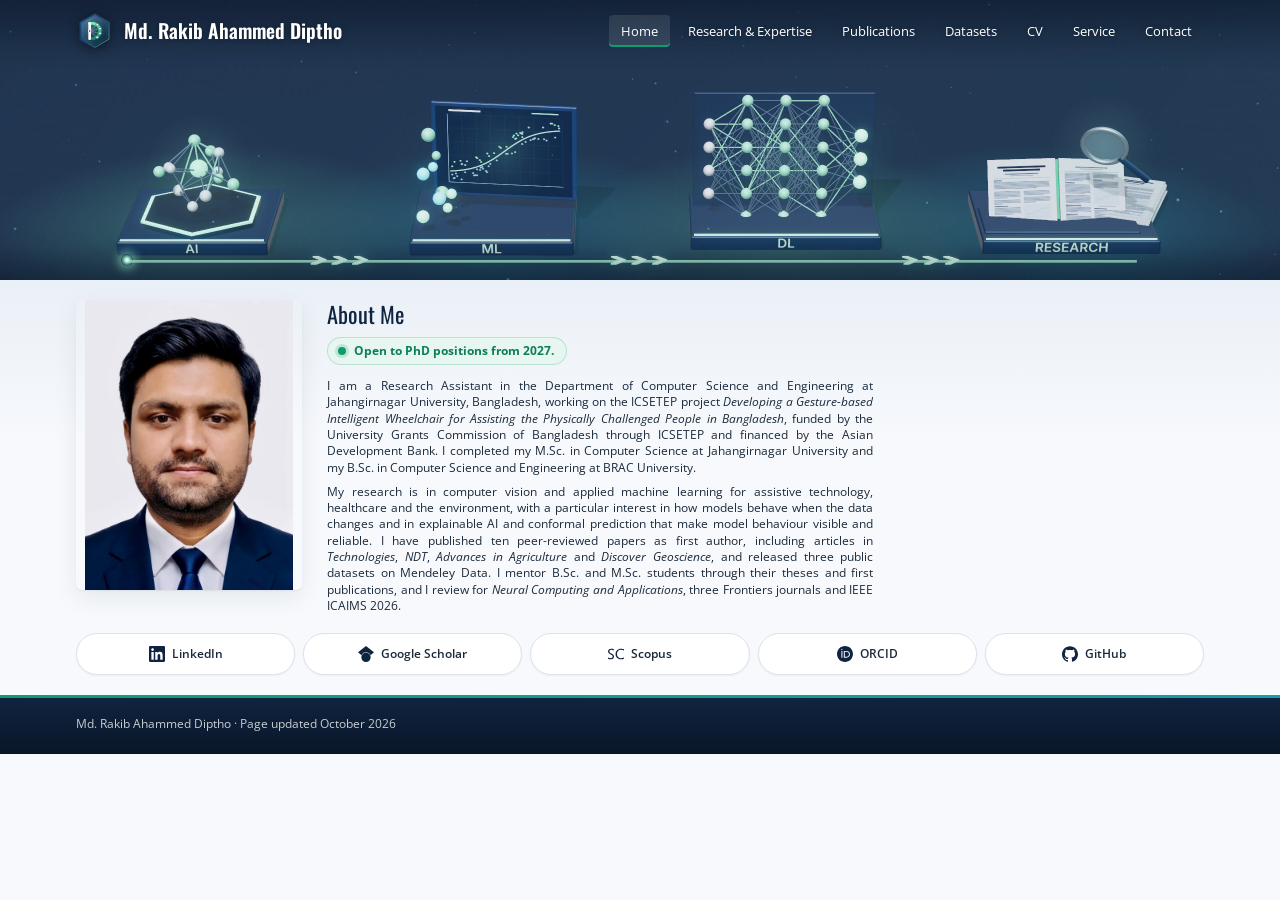
==== index.html @ 4c28bd4e "Remove corresponding-author star from Rakib on IJMI article" ====
<!doctype html>
<html lang="en">
<head>
<meta charset="utf-8">
<meta name="viewport" content="width=device-width,initial-scale=1,viewport-fit=cover">
<title>Md. Rakib Ahammed Diptho</title>
<meta name="description" content="Md. Rakib Ahammed Diptho, Research Assistant, Department of Computer Science and Engineering, Jahangirnagar University: research, publications, CV, service and contact.">
<meta name="theme-color" content="#0F2440">
<link rel="icon" type="image/svg+xml" href="assets/logo.svg">
<link rel="icon" type="image/png" sizes="32x32" href="assets/favicon-32.png">
<link rel="apple-touch-icon" href="assets/apple-touch-icon.png">
<link rel="preconnect" href="https://fonts.googleapis.com">
<link rel="preconnect" href="https://fonts.gstatic.com" crossorigin>
<link rel="stylesheet" href="https://fonts.googleapis.com/css2?family=Oswald:wght@300;400;500;600&family=Open+Sans:ital,wght@0,400;0,600;0,700;1,400&display=swap">
<link rel="stylesheet" href="site.css?v=20261106">
<link rel="stylesheet" href="banners.css?v=20261106">
<script>document.documentElement.className += ' js';</script>
</head>
<body>

<header class="site-nav" id="siteNav">
  <div class="wrap">
    <a class="site-name" href="#home"><svg class="mark" aria-hidden="true" focusable="false" xmlns="http://www.w3.org/2000/svg" viewBox="0 0 128 128"><defs><linearGradient id="lg-bg" x1="0" y1="0" x2="1" y2="1"><stop offset="0" stop-color="#1B4F80"/><stop offset="1" stop-color="#0B1F36"/></linearGradient><linearGradient id="lg-em" x1="0" y1="0" x2="0" y2="1"><stop offset="0" stop-color="#6FF0AE"/><stop offset="1" stop-color="#0E8C57"/></linearGradient><linearGradient id="lg-rimA" x1="0" y1="0" x2="1" y2="1"><stop offset="0.35" stop-color="#7FE6B0" stop-opacity="0"/><stop offset="1" stop-color="#7FE6B0" stop-opacity="0.9"/></linearGradient><radialGradient id="lg-sheen" cx="0.28" cy="0.18" r="0.85"><stop offset="0" stop-color="#ffffff" stop-opacity="0.22"/><stop offset="1" stop-color="#ffffff" stop-opacity="0"/></radialGradient><filter id="lg-glow" x="-30%" y="-30%" width="160%" height="160%"><feGaussianBlur stdDeviation="2.2" result="b"/><feMerge><feMergeNode in="b"/><feMergeNode in="SourceGraphic"/></feMerge></filter></defs><path d="M64 9 L111 36.5 V91.5 L64 119 L17 91.5 V36.5 Z" fill="url(#lg-bg)" stroke="url(#lg-bg)" stroke-width="10" stroke-linejoin="round"/><path d="M64 9 L111 36.5 V91.5 L64 119 L17 91.5 V36.5 Z" fill="url(#lg-sheen)" stroke="none"/><path d="M64 9 L111 36.5 V91.5 L64 119 L17 91.5 V36.5 Z" fill="none" stroke="url(#lg-rimA)" stroke-width="2.4" stroke-linejoin="round"/><path d="M64 17 L104 40.5 V87.5 L64 111 L24 87.5 V40.5 Z" fill="none" stroke="#7FE6B0" stroke-opacity="0.28" stroke-width="1.4"/><g stroke="#ffffff" stroke-opacity="0.45" stroke-width="1.8" stroke-linecap="round"><path d="M46 64 L71.3 43"/><path d="M46 64 L80.7 56"/><path d="M46 64 L80.7 72"/><path d="M46 64 L71.3 85"/></g><path d="M46 38 L56 38 L71.3 43 L80.7 56 L80.7 72 L71.3 85 L56 90 L46 90" fill="none" stroke="url(#lg-em)" stroke-width="9" stroke-linecap="round" stroke-linejoin="round" filter="url(#lg-glow)"/><path d="M46 38 V90" stroke="#ffffff" stroke-width="9" stroke-linecap="round"/><g fill="#ffffff" stroke="#0E8C57" stroke-width="2.2"><circle cx="71.3" cy="43" r="4.4"/><circle cx="80.7" cy="56" r="4.4"/><circle cx="80.7" cy="72" r="4.4"/><circle cx="71.3" cy="85" r="4.4"/></g><circle cx="46" cy="64" r="5.2" fill="#ffffff"/><circle cx="46" cy="64" r="2.4" fill="#0B1F36"/></svg><span>Md. Rakib Ahammed Diptho</span></a>
    <button class="menu-btn" id="menuBtn" aria-expanded="false" aria-controls="menu">Menu</button>
    <nav class="menu" id="menu" aria-label="Pages">
      <a href="#home" data-view="home">Home</a>
      <a href="#research" data-view="research">Research &amp; Expertise</a>
      <a href="#publications" data-view="publications">Publications</a>
      <a href="#datasets" data-view="datasets">Datasets</a>
      <a href="#cv" data-view="cv">CV</a>
      <a href="#service" data-view="service">Service</a>
      <a href="#contact" data-view="contact">Contact</a>
    </nav>
  </div>
</header>

<main id="main" lang="en">

  <!-- HOME -->
  <section class="view home" id="home" data-view="home" aria-label="Home">
    <div class="banner p-home">
      <picture>
        <source media="(max-width: 600px)" srcset="assets/banner-home-m.jpg?v=20261106">
        <source media="(max-width: 900px)" srcset="assets/banner-home-t.jpg?v=20261106">
        <source media="(max-width: 1199px)" srcset="assets/banner-home-sm.jpg?v=20261106">
        <source media="(max-width: 1365px)" srcset="assets/banner-home-md.jpg?v=20261106">
        <source media="(max-width: 1599px)" srcset="assets/banner-home-lg.jpg?v=20261106">
        <source media="(max-width: 1919px)" srcset="assets/banner-home-xl.jpg?v=20261106">
        <img class="art" src="assets/banner-home-xxl.jpg?v=20261106" alt="" width="5120" height="560" fetchpriority="high" decoding="async">
      </picture>
      <div class="fx" aria-hidden="true"><span class="node n1"></span><span class="node n2"></span><span class="node n3"></span><span class="node n4"></span><span class="pulse"></span><span class="pulse p2"></span><span class="pt a"></span><span class="pt b"></span><span class="pt c"></span></div>
      <h1 class="sr">Md. Rakib Ahammed Diptho</h1>
    </div>
    <div class="page-wrap"><div class="wrap page">
      <div class="home-grid">
        <div>
          <img class="photo" src="assets/photo-diptho.jpg" alt="Md. Rakib Ahammed Diptho" width="520" height="726">
          <div class="links">
            <a class="linkedin" href="https://www.linkedin.com/in/md-rakib-ahammed-diptho-a2468227a" target="_blank" rel="noopener" aria-label="LinkedIn profile"><svg viewBox="0 0 24 24" aria-hidden="true"><path d="M20.447 20.452h-3.554v-5.569c0-1.328-.027-3.037-1.852-3.037-1.853 0-2.136 1.445-2.136 2.939v5.667H9.351V9h3.414v1.561h.046c.477-.9 1.637-1.85 3.37-1.85 3.601 0 4.267 2.37 4.267 5.455v6.286zM5.337 7.433c-1.144 0-2.063-.926-2.063-2.065 0-1.138.92-2.063 2.063-2.063 1.14 0 2.064.925 2.064 2.063 0 1.139-.925 2.065-2.064 2.065zm1.782 13.019H3.555V9h3.564v11.452zM22.225 0H1.771C.792 0 0 .774 0 1.729v20.542C0 23.227.792 24 1.771 24h20.451C23.2 24 24 23.227 24 22.271V1.729C24 .774 23.2 0 22.222 0h.003z"/></svg>LinkedIn</a>
            <a class="scholar-profile" href="https://scholar.google.com/citations?user=SSoTLJoAAAAJ" target="_blank" rel="noopener" aria-label="Google Scholar profile"><svg viewBox="0 0 24 24" aria-hidden="true"><path d="M5.242 13.769L0 9.5 12 0l12 9.5-5.242 4.269C17.548 11.249 14.978 9.5 12 9.5c-2.977 0-5.548 1.748-6.758 4.269zM12 10a7 7 0 1 0 0 14 7 7 0 0 0 0-14z"/></svg>Google Scholar</a>
            <a class="scopus" href="https://www.scopus.com/authid/detail.uri?authorId=58931418400" target="_blank" rel="noopener" aria-label="Scopus author profile"><svg viewBox="0 0 24 24" aria-hidden="true"><path d="M24 19.059l-.14-1.777c-1.426.772-2.945 1.076-4.465 1.076-3.319 0-5.96-2.782-5.96-6.475 0-3.903 2.595-6.31 5.633-6.31 1.917 0 3.39.303 4.792 1.075L24 4.895c-1.286-.608-2.337-.889-4.698-.889-4.534 0-7.97 3.53-7.97 8.017 0 5.12 4.09 7.924 7.9 7.924 1.916 0 3.506-.257 4.768-.888zm-14.954-3.46c0-2.22-1.964-3.225-3.857-4.347C3.716 10.364 2.15 9.756 2.15 8.12c0-1.215.889-2.548 2.642-2.548 1.519 0 2.57.234 3.903 1.029l.117-1.847c-1.239-.514-2.127-.748-4.137-.748C1.8 4.006.047 5.876.047 8.26c0 2.384 2.103 3.413 4.02 4.581 1.426.865 2.922 1.45 2.922 2.992 0 1.496-1.333 2.571-2.922 2.571-1.566 0-2.594-.35-3.786-1.075L0 19.176c1.215.56 2.454.818 4.16.818 2.385 0 4.885-1.473 4.885-4.395z"/></svg>Scopus</a>
            <a class="orcid" href="https://orcid.org/0009-0007-3062-1034" target="_blank" rel="noopener" aria-label="ORCID record"><svg viewBox="0 0 24 24" aria-hidden="true"><path d="M12 0C5.372 0 0 5.372 0 12s5.372 12 12 12 12-5.372 12-12S18.628 0 12 0zM7.369 4.378c.525 0 .947.431.947.947s-.422.947-.947.947a.95.95 0 0 1-.947-.947c0-.525.422-.947.947-.947zm-.722 3.038h1.444v10.041H6.647V7.416zm3.562 0h3.9c3.712 0 5.344 2.653 5.344 5.025 0 2.578-2.016 5.025-5.325 5.025h-3.919V7.416zm1.444 1.303v7.444h2.297c3.272 0 4.022-2.484 4.022-3.722 0-2.016-1.284-3.722-4.097-3.722h-2.222z"/></svg>ORCID</a>
            <a class="github" href="https://github.com/RADiptho" target="_blank" rel="noopener" aria-label="GitHub profile"><svg viewBox="0 0 24 24" aria-hidden="true"><path d="M12 .297c-6.63 0-12 5.373-12 12 0 5.303 3.438 9.8 8.205 11.385.6.113.82-.258.82-.577 0-.285-.01-1.04-.015-2.04-3.338.724-4.042-1.61-4.042-1.61C4.422 18.07 3.633 17.7 3.633 17.7c-1.087-.744.084-.729.084-.729 1.205.084 1.838 1.236 1.838 1.236 1.07 1.835 2.809 1.305 3.495.998.108-.776.417-1.305.76-1.605-2.665-.3-5.466-1.332-5.466-5.93 0-1.31.465-2.38 1.235-3.22-.135-.303-.54-1.523.105-3.176 0 0 1.005-.322 3.3 1.23.96-.267 1.98-.399 3-.405 1.02.006 2.04.138 3 .405 2.28-1.552 3.285-1.23 3.285-1.23.645 1.653.24 2.873.12 3.176.765.84 1.23 1.91 1.23 3.22 0 4.61-2.805 5.625-5.475 5.92.42.36.81 1.096.81 2.22 0 1.606-.015 2.896-.015 3.286 0 .315.21.69.825.57C20.565 22.092 24 17.592 24 12.297c0-6.627-5.373-12-12-12"/></svg>GitHub</a>
          </div>
        </div>
        <div class="about">
          <h2>About Me</h2>
          <p class="tagline">Open to PhD positions from 2027.</p>
          <p>I am a Research Assistant in the Department of Computer Science and Engineering at Jahangirnagar University, Bangladesh, working on the ICSETEP project <i>Developing a Gesture-based Intelligent Wheelchair for Assisting the Physically Challenged People in Bangladesh</i>, funded by the University Grants Commission of Bangladesh through ICSETEP and financed by the Asian Development Bank. I completed my M.Sc. in Computer Science at Jahangirnagar University and my B.Sc. in Computer Science and Engineering at BRAC University.</p>
          <p>My research is in computer vision and applied machine learning for assistive technology, healthcare and the environment, with a particular interest in how models behave when the data changes and in explainable AI and conformal prediction that make model behaviour visible and reliable. I have published ten peer-reviewed papers as first author, including articles in <i>Technologies</i>, <i>NDT</i>, <i>Advances in Agriculture</i> and <i>Discover Geoscience</i>, and released three public datasets on Mendeley Data. I mentor B.Sc. and M.Sc. students through their theses and first publications, and I review for <i>Neural Computing and Applications</i>, three Frontiers journals and IEEE ICAIMS 2026.</p>
        </div>
      </div>
    </div></div>
  </section>

  <!-- RESEARCH -->
  <section class="view" id="research" data-view="research" aria-label="Research and Expertise">
    <div class="banner p-research">
      <picture>
        <source media="(max-width: 600px)" srcset="assets/banner-research-m.jpg?v=20261106">
        <source media="(max-width: 900px)" srcset="assets/banner-research-t.jpg?v=20261106">
        <source media="(max-width: 1199px)" srcset="assets/banner-research-sm.jpg?v=20261106">
        <source media="(max-width: 1365px)" srcset="assets/banner-research-md.jpg?v=20261106">
        <source media="(max-width: 1599px)" srcset="assets/banner-research-lg.jpg?v=20261106">
        <source media="(max-width: 1919px)" srcset="assets/banner-research-xl.jpg?v=20261106">
        <img class="art" src="assets/banner-research-xxl.jpg?v=20261106" alt="" width="5120" height="560" loading="lazy" decoding="async">
      </picture>
      <div class="fx" aria-hidden="true"><span class="g1"></span><span class="g2"></span><span class="g3"></span><span class="sweep"></span><span class="pt a"></span><span class="pt b"></span><span class="pt c"></span></div>
      <div class="banner-title"><h2 class="banner-h">Research &amp; Expertise</h2><div class="bar"></div></div>
    </div>
    <div class="page-wrap"><div class="wrap page">
      <ul class="list">
        <li>Research Assistant on <b>Developing a Gesture-based Intelligent Wheelchair for Assisting the Physically Challenged People in Bangladesh</b> (ICSETEP Sub-project D-67), Department of Computer Science and Engineering, Jahangirnagar University, February 2026 to present. Principal investigator: Prof. Md Abul Kalam Azad. Funded by the Improving Computer and Software Engineering Tertiary Education Project (ICSETEP) of the University Grants Commission of Bangladesh, financed by the Asian Development Bank.
          <span class="proj-link"><a class="proj-btn" href="https://icsetepd67-juniv.org/" target="_blank" rel="noopener" aria-label="Visit the official project website of the Gesture-based Intelligent Wheelchair project (opens in a new tab)"><svg viewBox="0 0 24 24" aria-hidden="true"><path d="M12 2a10 10 0 1 0 0 20 10 10 0 0 0 0-20zm6.9 9h-2.95a15.7 15.7 0 0 0-1.4-6.1A8.03 8.03 0 0 1 18.9 11zM12 4c.9 1.2 1.8 3.6 2 7h-4c.2-3.4 1.1-5.8 2-7zM4.26 15a8 8 0 0 1 0-6h3.07a17.4 17.4 0 0 0 0 6H4.26zm.84 2h2.95c.3 2.3.8 4.4 1.4 6.1A8.03 8.03 0 0 1 5.1 17zm2.95-10H5.1a8.03 8.03 0 0 1 4.35-4.1c-.6 1.7-1.1 3.8-1.4 6.1zM12 20c-.9-1.2-1.8-3.6-2-7h4c-.2 3.4-1.1 5.8-2 7zm2.34-7h-4.68a15.4 15.4 0 0 1 0-6h4.68a15.4 15.4 0 0 1 0 6zm.21 8.1c.6-1.7 1.1-3.8 1.4-6.1h2.95a8.03 8.03 0 0 1-4.35 4.1zM16.67 15a17.4 17.4 0 0 0 0-6h3.07a8 8 0 0 1 0 6h-3.07z"/></svg><span>Visit Project Website</span><svg class="ext" viewBox="0 0 24 24" aria-hidden="true"><path d="M14 3h7v7h-2V6.4l-9.3 9.3-1.4-1.4L17.6 5H14V3zM5 5h6v2H7v10h10v-4h2v6H5V5z"/></svg></a><span class="proj-note">Official website of the ICSETEP Sub-project D-67, Department of CSE, Jahangirnagar University</span></span></li>
        <li>Research Assistant, Department of Computer Science and Engineering, Jahangirnagar University, October 2024 to January 2026, supervised by Sarnali Basak, Associate Professor.</li>
        <li>Mentor to B.Sc. and M.Sc. students in their theses and publications, covering machine learning, deep learning and academic writing.</li>
      </ul>

      <p class="label">Research Interests:</p>
      <ul class="list interests">
        <li>Computer Vision &amp; Human–Robot Interaction</li>
        <li>Medical Image Analysis &amp; Healthcare AI</li>
        <li>Explainable &amp; Trustworthy Machine Learning</li>
        <li>Lightweight Deep Learning &amp; Edge AI</li>
        <li>Environmental AI, GeoAI &amp; Remote Sensing</li>
      </ul>
    </div></div>
  </section>

  <!-- PUBLICATIONS -->
  <section class="view" id="publications" data-view="publications" aria-label="Publications">
    <div class="banner p-publications">
      <picture>
        <source media="(max-width: 600px)" srcset="assets/banner-publications-m.jpg?v=20261106">
        <source media="(max-width: 900px)" srcset="assets/banner-publications-t.jpg?v=20261106">
        <source media="(max-width: 1199px)" srcset="assets/banner-publications-sm.jpg?v=20261106">
        <source media="(max-width: 1365px)" srcset="assets/banner-publications-md.jpg?v=20261106">
        <source media="(max-width: 1599px)" srcset="assets/banner-publications-lg.jpg?v=20261106">
        <source media="(max-width: 1919px)" srcset="assets/banner-publications-xl.jpg?v=20261106">
        <img class="art" src="assets/banner-publications-xxl.jpg?v=20261106" alt="" width="5120" height="560" loading="lazy" decoding="async">
      </picture>
      <div class="fx" aria-hidden="true"><span class="g1"></span><span class="g2"></span><span class="g3"></span><span class="pt a"></span><span class="pt b"></span><span class="pt c"></span></div>
      <div class="banner-title"><h2 class="banner-h">Publications</h2><div class="bar"></div></div>
    </div>
    <div class="page-wrap"><div class="wrap page">
      <p class="note">Newest first. Author names as published; an asterisk marks the corresponding author. Titles open the publisher page.</p>

      <div class="scholar" id="scholarPanel" role="group" aria-label="Google Scholar metrics">
        <div id="scholarBody" class="metrics" aria-busy="true"><p class="scholar-muted js-only">Loading Google Scholar metrics&hellip;</p><noscript><p class="scholar-muted">Google Scholar metrics are shown when JavaScript is available; the profile is linked below.</p></noscript></div>
        <p class="scholar-foot" id="scholarFoot"><noscript><a href="https://scholar.google.com/citations?user=SSoTLJoAAAAJ" target="_blank" rel="noopener">View Google Scholar Profile</a></noscript></p>
      </div>

      <div id="pubsCurated">
      <p class="label">Journal Articles:</p>
      <ol class="list">
        <li>Safiul Haque Chowdhury*, <b>Rakib Ahammed Diptho</b>, Pial Ghosh. <a href="https://doi.org/10.1016/j.ijmedinf.2026.106811" target="_blank" rel="noopener">Self-report label bias in machine learning screening for undiagnosed diabetes: development, validation and offline on-device deployment of an interpretable HbA1c-anchored tool</a>. <i>International Journal of Medical Informatics</i> (Elsevier), 2026. doi:10.1016/j.ijmedinf.2026.106811</li>
        <li>Safiul Haque Chowdhury, <b>Rakib Ahammed Diptho</b>*, Pial Ghosh. <a href="https://doi.org/10.1007/s44163-026-02574-5" target="_blank" rel="noopener">Reliable methane storage screening and inverse design of metal organic frameworks under distribution shift</a>. <i>Discover Artificial Intelligence</i> (Springer Nature), 2026. doi:10.1007/s44163-026-02574-5</li>
        <li><b>Rakib Ahammed Diptho</b>*, Pial Ghosh, Safiul Haque Chowdhury, Sarnali Basak. <a href="https://doi.org/10.1155/aia/7124711" target="_blank" rel="noopener">CNN5Conv2FC: A Resource-Aware Deep Learning Framework for Real-Time Mango Leaf Disease Recognition</a>. <i>Advances in Agriculture</i> (Wiley), vol. 2026, no. 1, art. 7124711, 2026. doi:10.1155/aia/7124711</li>
        <li><b>Rakib Ahammed Diptho</b>*, Pial Ghosh, Safiul Haque Chowdhury. <a href="https://link.springer.com/article/10.1007/s44288-026-00759-0" target="_blank" rel="noopener">Physically consistent and spatially conformalized machine learning for trustworthy flood susceptibility mapping of the 2024 Feni flash flood</a>. <i>Discover Geoscience</i> (Springer Nature), 2026. doi:10.1007/s44288-026-00759-0</li>
        <li><b>Rakib Ahammed Diptho</b>*, Pial Ghosh, Safiul Haque Chowdhury, Sarnali Basak. <a href="https://doi.org/10.3390/ndt4030028" target="_blank" rel="noopener">Cross-Dataset Evaluation of the Lightweight YOLO Family for Breast Ultrasound Lesion Segmentation: Effects of Preprocessing, Hyperparameter Optimization, and Test-Time Augmentation</a>. <i>NDT</i> (MDPI), vol. 4, no. 3, art. 28, 2026. doi:10.3390/ndt4030028</li>
        <li><b>Rakib Ahammed Diptho</b>*, Safiul Haque Chowdhury, Md Abdullah Al Mamun, Md. Shakhawat Hosen, Md. Shamsur Rahman, Sarnali Basak, Md Abul Kalam Azad. <a href="https://ecs.ju-journal.org/jujecs/article/view/69" target="_blank" rel="noopener">Hand Landmark Detection Using YOLO26n for Gesture-Based Smart Wheelchair Navigation</a>. <i>Jahangirnagar University Journal of Electronics and Computer Science</i>, vol. 17, 2026.</li>
        <li><b>Rakib Ahammed Diptho</b>*, Safiul Haque Chowdhury, Md Abdullah Al Mamun, Md. Shakhawat Hosen, Md. Shamsur Rahman, Sarnali Basak, Md Abul Kalam Azad. <a href="https://doi.org/10.3390/technologies14070430" target="_blank" rel="noopener">Gesture-Based Navigation of Smart Wheelchairs: A Review of Current Trends and Future Directions</a>. <i>Technologies</i> (MDPI), vol. 14, no. 7, art. 430, 2026. doi:10.3390/technologies14070430</li>
        <li><b>Rakib Ahammed Diptho</b>*, Sarnali Basak. <a href="https://doi.org/10.3390/ndt3020011" target="_blank" rel="noopener">Enhancing Dermatological Diagnosis Through Medical Image Analysis: How Effective Is YOLO11 Compared to Leading CNN Models?</a> <i>NDT</i> (MDPI), vol. 3, no. 2, art. 11, 2025. doi:10.3390/ndt3020011</li>
      </ol>

      <p class="label">Accepted Publications:</p>
      <ul class="list">
        <li><b>Rakib Ahammed Diptho</b>*, Pial Ghosh, Sarnali Basak. Ordinal-Aware Knowledge Distillation for Efficient Liver Steatosis Grading from Ultrasound Images. <i>Proceedings of the 4th International Conference on Computing Advancements (ICCA 2026)</i>, ACM. Accepted for publication in the ACM Digital Library.</li>
      </ul>

      <p class="label">Conference Papers:</p>
      <ol class="list">
        <li><b>Rakib Ahammed Diptho</b>*, Pial Ghosh, Sarnali Basak. <a href="https://doi.org/10.1109/PECCII70991.2026.11661976" target="_blank" rel="noopener">A Cross-Modal Transformer with Explainable AI for Multimodal Breast Cancer Detection</a>. <i>Proc. International Conference on Power, Electronics, Communications, Computing, and Intelligent Infrastructure (PECCII)</i>, IEEE, pp. 1–6, 2026. doi:10.1109/PECCII70991.2026.11661976</li>
        <li><b>Rakib Ahammed Diptho</b>*, Pial Ghosh, Sarnali Basak. <a href="https://doi.org/10.1109/ICCIT68739.2025.11491345" target="_blank" rel="noopener">xLSTM-Based Framework for Accurate Rainfall Forecasting Across Bangladesh: A Comparative Analysis with LSTM and GRU</a>. <i>Proc. 28th International Conference on Computer and Information Technology (ICCIT)</i>, IEEE, pp. 3329–3334, 2025. doi:10.1109/ICCIT68739.2025.11491345</li>
        <li><b>Rakib Ahammed Diptho</b>*, Pial Ghosh, Sarnali Basak. <a href="https://doi.org/10.1109/RAAICON69033.2025.11502351" target="_blank" rel="noopener">An Explainable Machine Learning Framework for Crop Production Prediction and Recommendation System in Bangladesh</a>. <i>Proc. IEEE 4th International Conference on Robotics, Automation, Artificial-Intelligence and Internet-of-Things (RAAICON)</i>, pp. 703–708, 2025. doi:10.1109/RAAICON69033.2025.11502351</li>
        <li><b>Rakib Ahammed Diptho</b>*, Nusrat Jahan, Tahsin Istiyaq, Sifat-E-Sadakin, Fairuz Anika, Muhammad Iqbal Hossain. <a href="https://doi.org/10.1109/ICCIT60459.2023.10441010" target="_blank" rel="noopener">PCOS Diagnosis with Confluence CNN: A Revolution in Women’s Health</a>. <i>Proc. 26th International Conference on Computer and Information Technology (ICCIT)</i>, IEEE, pp. 1–5, 2023. doi:10.1109/ICCIT60459.2023.10441010</li>
      </ol>
      </div>
      <div id="scholarExtra"></div>
    </div></div>
  </section>

  <!-- DATASETS -->
  <section class="view" id="datasets" data-view="datasets" aria-label="Datasets">
    <div class="banner p-datasets">
      <picture>
        <source media="(max-width: 600px)" srcset="assets/banner-datasets-m.jpg?v=20261106">
        <source media="(max-width: 900px)" srcset="assets/banner-datasets-t.jpg?v=20261106">
        <source media="(max-width: 1199px)" srcset="assets/banner-datasets-sm.jpg?v=20261106">
        <source media="(max-width: 1365px)" srcset="assets/banner-datasets-md.jpg?v=20261106">
        <source media="(max-width: 1599px)" srcset="assets/banner-datasets-lg.jpg?v=20261106">
        <source media="(max-width: 1919px)" srcset="assets/banner-datasets-xl.jpg?v=20261106">
        <img class="art" src="assets/banner-datasets-xxl.jpg?v=20261106" alt="" width="5120" height="560" loading="lazy" decoding="async">
      </picture>
      <div class="fx" aria-hidden="true"><span class="g1"></span><span class="g2"></span><span class="g3"></span><span class="pulse"></span><span class="sweep"></span><span class="pt a"></span><span class="pt b"></span><span class="pt c"></span></div>
      <div class="banner-title"><h2 class="banner-h">Datasets</h2><div class="bar"></div></div>
    </div>
    <div class="page-wrap"><div class="wrap page">
      <p class="note">Public research datasets on Mendeley Data. Titles open the dataset record.</p>
      <ul class="list">
        <li><b><a href="https://doi.org/10.5281/zenodo.24081261" target="_blank" rel="noopener">BD-MetHazard Dataset (Version 1.3)</a></b> (Zenodo, 2026). Dataset (Latest Version): <a href="https://doi.org/10.5281/zenodo.24081261" target="_blank" rel="noopener">https://doi.org/10.5281/zenodo.24081261</a></li>
        <li><b><a href="https://doi.org/10.17632/r32hyd39dj.1" target="_blank" rel="noopener">Event Aligned MODIS Dataset for Mangrove Canopy Response to Tropical Cyclones in the Bay of Bengal</a></b> with Pial Ghosh (Mendeley Data, version 1, 2026). MODIS Terra and Aqua NDVI and EVI time series aligned to IBTrACS cyclone tracks and Global Mangrove Watch mangrove masks for eight Bay of Bengal cyclones (2007–2024), with matched control outputs. doi:10.17632/r32hyd39dj.1</li>
        <li><b><a href="https://doi.org/10.17632/wj25crzdbm.2" target="_blank" rel="noopener">HandGesture-5G: A Multi-View, Multi-Illumination Smartphone Image Dataset of Five Static Hand Gestures for Robust Computer Vision Research</a></b> with Safiul Haque Chowdhury, Md Abdullah Al Mamun, Md. Shakhawat Hosen, Md. Shamsur Rahman, Sarnali Basak and Md Abul Kalam Azad (Mendeley Data, version 2, 2026). 2,653 smartphone images of five static hand gestures in palmar and dorsal views, from low light to overexposure. doi:10.17632/wj25crzdbm.2</li>
        <li><b><a href="https://doi.org/10.17632/2yhkdcw64t.1" target="_blank" rel="noopener">Bangladesh Historical Rainfall and Meteorological Dataset for Future Rainfall Prediction</a></b> with Pial Ghosh and Sarnali Basak (Mendeley Data, version 1, 2026). 30,660 records with 15 attributes from 36 meteorological stations across Bangladesh, 1950–2022. doi:10.17632/2yhkdcw64t.1</li>
      </ul>
    </div></div>
  </section>

  <!-- CV -->
  <section class="view" id="cv" data-view="cv" aria-label="CV">
    <div class="banner p-cv">
      <picture>
        <source media="(max-width: 600px)" srcset="assets/banner-cv-m.jpg?v=20261106">
        <source media="(max-width: 900px)" srcset="assets/banner-cv-t.jpg?v=20261106">
        <source media="(max-width: 1199px)" srcset="assets/banner-cv-sm.jpg?v=20261106">
        <source media="(max-width: 1365px)" srcset="assets/banner-cv-md.jpg?v=20261106">
        <source media="(max-width: 1599px)" srcset="assets/banner-cv-lg.jpg?v=20261106">
        <source media="(max-width: 1919px)" srcset="assets/banner-cv-xl.jpg?v=20261106">
        <img class="art" src="assets/banner-cv-xxl.jpg?v=20261106" alt="" width="5120" height="560" loading="lazy" decoding="async">
      </picture>
      <div class="fx" aria-hidden="true"><span class="g1"></span><span class="g2"></span><span class="g3"></span><span class="sweep"></span><span class="pt a"></span><span class="pt b"></span><span class="pt c"></span></div>
      <div class="banner-title"><h2 class="banner-h">CV</h2><div class="bar"></div></div>
    </div>
    <div class="page-wrap"><div class="wrap page">
      <p class="cv-link"><a id="cvLink" href="https://drive.google.com/file/d/19SnA68INLrVcupfFAkr8dknftVvqcbWz/view" target="_blank" rel="noopener"><span class="doc" aria-hidden="true"></span><span><span class="name">Diptho_CV_2026</span><span class="hint">Curriculum vitae · Request access on Google Drive</span></span></a></p>
    </div></div>
  </section>

  <!-- SERVICE -->
  <section class="view" id="service" data-view="service" aria-label="Service">
    <div class="banner p-service">
      <picture>
        <source media="(max-width: 600px)" srcset="assets/banner-service-m.jpg?v=20261106">
        <source media="(max-width: 900px)" srcset="assets/banner-service-t.jpg?v=20261106">
        <source media="(max-width: 1199px)" srcset="assets/banner-service-sm.jpg?v=20261106">
        <source media="(max-width: 1365px)" srcset="assets/banner-service-md.jpg?v=20261106">
        <source media="(max-width: 1599px)" srcset="assets/banner-service-lg.jpg?v=20261106">
        <source media="(max-width: 1919px)" srcset="assets/banner-service-xl.jpg?v=20261106">
        <img class="art" src="assets/banner-service-xxl.jpg?v=20261106" alt="" width="5120" height="560" loading="lazy" decoding="async">
      </picture>
      <div class="fx" aria-hidden="true"><span class="g1"></span><span class="g2"></span><span class="g3"></span><span class="sweep"></span><span class="pt a"></span><span class="pt b"></span><span class="pt c"></span></div>
      <div class="banner-title"><h2 class="banner-h">Service</h2><div class="bar"></div></div>
    </div>
    <div class="page-wrap"><div class="wrap page">
      <ul class="list">
        <li><b>Journal reviewer (2026):</b> <i>Neural Computing and Applications</i> (Springer Nature); <i>Frontiers in Artificial Intelligence</i>, <i>Frontiers in Medical Technology</i> and <i>Frontiers in Oncology</i> (Frontiers).</li>
        <li><b>Conference reviewer:</b> IEEE International Conference on Adaptive Intelligence, Modeling and Simulation (ICAIMS 2026), Kota Kinabalu, Sabah, Malaysia.</li>
        <li><b>Workshop organizer:</b> Inception Workshop of ICSETEP Sub-project D-67, “Use of AI and IoT in Assistive Technology”, Department of Computer Science and Engineering, Jahangirnagar University (2026).</li>
        <li><b>Mentoring:</b> B.Sc. and M.Sc. students at Jahangirnagar University, through their theses and first publications in machine learning and deep learning.</li>
      </ul>

      <p class="label">Certificates:</p>
      <div class="certs">
        <figure><img src="assets/cert-1.jpg" alt="Certificate of appreciation for organizing the ICSETEP Inception Workshop, Jahangirnagar University" width="800" height="566" loading="lazy"><figcaption>Organizer, ICSETEP Inception Workshop, Department of CSE, Jahangirnagar University.</figcaption></figure>
        <figure><img src="assets/cert-2.jpg" alt="Certificate of appreciation as reviewer, IEEE ICAIMS 2026" width="800" height="565" loading="lazy"><figcaption>Reviewer, IEEE ICAIMS 2026, Kota Kinabalu, Sabah, Malaysia.</figcaption></figure>
      </div>
      <div class="certs">
        <figure><img src="assets/cert-3.jpg" alt="Frontiers in Artificial Intelligence reviewing confirmation" width="910" height="1287" loading="lazy"><figcaption>Reviewer, <i>Frontiers in Artificial Intelligence</i>, September 2026. <a href="https://myfrontiers.frontiersin.org/certificates/7228377f-ddca-4725-9df3-f1bec8aa065d" target="_blank" rel="noopener">Verify</a></figcaption></figure>
        <figure><img src="assets/cert-4.jpg" alt="Frontiers in Medical Technology reviewing confirmation" width="910" height="1287" loading="lazy"><figcaption>Reviewer, <i>Frontiers in Medical Technology</i>, October 2026. <a href="https://myfrontiers.frontiersin.org/certificates/3139661e-40dc-455f-b3f1-6309864c5205" target="_blank" rel="noopener">Verify</a></figcaption></figure>
        <figure><img src="assets/cert-5.jpg" alt="Frontiers in Oncology reviewing confirmation" width="910" height="1287" loading="lazy"><figcaption>Reviewer, <i>Frontiers in Oncology</i>, August 2026. <a href="https://myfrontiers.frontiersin.org/certificates/491e05f0-6939-4c38-af5f-c1d9ff3f7f4e" target="_blank" rel="noopener">Verify</a></figcaption></figure>
      </div>
    </div></div>
  </section>

  <!-- CONTACT -->
  <section class="view" id="contact" data-view="contact" aria-label="Contact">
    <div class="banner p-contact">
      <picture>
        <source media="(max-width: 600px)" srcset="assets/banner-contact-m.jpg?v=20261106">
        <source media="(max-width: 900px)" srcset="assets/banner-contact-t.jpg?v=20261106">
        <source media="(max-width: 1199px)" srcset="assets/banner-contact-sm.jpg?v=20261106">
        <source media="(max-width: 1365px)" srcset="assets/banner-contact-md.jpg?v=20261106">
        <source media="(max-width: 1599px)" srcset="assets/banner-contact-lg.jpg?v=20261106">
        <source media="(max-width: 1919px)" srcset="assets/banner-contact-xl.jpg?v=20261106">
        <img class="art" src="assets/banner-contact-xxl.jpg?v=20261106" alt="" width="5120" height="560" loading="lazy" decoding="async">
      </picture>
      <div class="fx" aria-hidden="true"><span class="g1"></span><span class="g2"></span><span class="g3"></span><span class="pulse"></span><span class="pt a"></span><span class="pt b"></span><span class="pt c"></span></div>
      <div class="banner-title"><h2 class="banner-h">Contact</h2><div class="bar"></div></div>
    </div>
    <div class="page-wrap"><div class="wrap page">
      <div class="contact-grid">
        <aside class="collab-panel">
          <p class="eyebrow">Open for Research Collaborations</p>
          <h2>Let&rsquo;s Collaborate</h2>
          <p class="collab-lead">I welcome opportunities for collaborative research, joint publications, interdisciplinary projects, and academic partnerships. Feel free to get in touch.</p>
          <ul class="contact-list">
            <li><span class="ico" aria-hidden="true"><svg viewBox="0 0 24 24"><path d="M3 5h18a1 1 0 0 1 1 1v12a1 1 0 0 1-1 1H3a1 1 0 0 1-1-1V6a1 1 0 0 1 1-1zm1 2.4V17h16V7.4l-8 5.3-8-5.3zM4.9 7l7.1 4.7L19.1 7H4.9z"/></svg></span><div><span class="k">Email</span><a href="mailto:dipthobracu02@gmail.com">dipthobracu02@gmail.com</a></div></li>
            <li><span class="ico" aria-hidden="true"><svg viewBox="0 0 24 24"><path d="M4 21V5a1 1 0 0 1 1-1h9a1 1 0 0 1 1 1v4h4a1 1 0 0 1 1 1v11h-2v-10h-3v10H4zm2-2h7V6H6v13zm2-11h3v2H8V8zm0 4h3v2H8v-2z"/></svg></span><div><span class="k">Affiliation</span><span>Research Assistant, Department of Computer Science and Engineering, Jahangirnagar University</span></div></li>
            <li><span class="ico" aria-hidden="true"><svg viewBox="0 0 24 24"><path d="M12 2a7 7 0 0 1 7 7c0 5.2-7 13-7 13S5 14.2 5 9a7 7 0 0 1 7-7zm0 4.5A2.5 2.5 0 1 0 12 11.5 2.5 2.5 0 0 0 12 6.5z"/></svg></span><div><span class="k">Mailing address</span><address>Department of Computer Science and Engineering<br>Jahangirnagar University<br>Savar, Dhaka-1342, Bangladesh</address></div></li>
          </ul>
        </aside>

        <div class="collab">
          <h3 id="collabHeading">Send a message</h3>
          <p class="collab-intro">I usually reply by email. Please include enough detail for me to understand your idea or question.</p>
          <form id="collabForm" class="cform" action="https://radiptho-contact.dipthobracucse.workers.dev/" method="POST" novalidate aria-labelledby="collabHeading">
            <div class="cform-row">
              <div class="field">
                <label for="cf-name">Full Name<span class="req" aria-hidden="true">*</span></label>
                <input id="cf-name" name="name" type="text" autocomplete="name" required maxlength="120" placeholder="Your full name">
                <p class="hint" id="cf-name-err" aria-live="polite"></p>
              </div>
              <div class="field">
                <label for="cf-email">Email Address<span class="req" aria-hidden="true">*</span></label>
                <input id="cf-email" name="email" type="email" autocomplete="email" required maxlength="160" placeholder="name@university.edu">
                <p class="hint" id="cf-email-err" aria-live="polite"></p>
              </div>
            </div>
            <div class="cform-row">
              <div class="field">
                <label for="cf-org">Institution / Organization</label>
                <input id="cf-org" name="institution" type="text" autocomplete="organization" maxlength="160" placeholder="University, institute or company">
              </div>
              <div class="field">
                <label for="cf-purpose">Purpose of Contact</label>
                <div class="select-wrap"><select id="cf-purpose" name="purpose"><option value="" selected>Select a purpose</option><option value="Research Collaboration">Research Collaboration</option><option value="Joint Publication">Joint Publication</option><option value="Academic Partnership">Academic Partnership</option><option value="Other Inquiry">Other Inquiry</option></select></div>
              </div>
            </div>
            <div class="field">
              <label for="cf-message">Message<span class="req" aria-hidden="true">*</span></label>
              <textarea id="cf-message" name="message" rows="6" required minlength="20" maxlength="4000" placeholder="Briefly describe your idea, project or question."></textarea>
              <p class="hint" id="cf-message-err" aria-live="polite"></p>
            </div>
            <!-- spam protection: honeypot field (hidden from people, filled only by bots) and a minimum fill time -->
            <div class="hp" aria-hidden="true"><label for="cf-website">Website</label><input id="cf-website" name="_honey" type="text" tabindex="-1" autocomplete="off"></div>
            <input type="hidden" name="_subject" id="cf-subject" value="Research collaboration enquiry from the website">
            <input type="hidden" name="_replyto" id="cf-replyto" value="">
            <input type="hidden" name="_next" id="cf-next" value="https://radiptho.github.io/?sent=1">
            <input type="hidden" name="_template" value="table">
            <input type="hidden" name="_captcha" value="false">
            <div class="cform-actions">
              <button class="send" id="cf-send" type="submit"><svg viewBox="0 0 24 24" aria-hidden="true"><path d="M2.5 11.3 21 3.2c.7-.3 1.4.4 1.1 1.1l-8.1 18.5c-.3.7-1.3.7-1.6 0l-2.7-6.4 7.1-8.3-8.3 7.1-6.4-2.7c-.7-.3-.7-1.3.4-1.2z"/></svg><span>Send Message</span></button>
              <p class="cform-note" id="cf-note">Required fields are marked <span class="req">*</span>. Your message is securely stored and delivered through the site contact service; no mail app is needed.</p>
            </div>
            <div class="status" id="cf-status" role="status" aria-live="polite" hidden></div>
          </form>
        </div>
      </div>
    </div></div>
  </section>
</main>

<div class="lightbox" id="lightbox" role="dialog" aria-modal="true" aria-label="Enlarged certificate"><button type="button" id="lbClose">Close</button><img id="lbImg" alt=""></div>

<footer>
  <div class="wrap">Md. Rakib Ahammed Diptho · Page updated October 2026</div>
</footer>

<script src="site.js?v=20261106" defer></script>
</body>
</html>
---- site.css ----
/* Md. Rakib Ahammed Diptho — site styles (2026-11)
   One scrolling page: a fixed navigation bar, seven sections, each opening with its own 280px / 250px banner
   (assets/banner-<page>-<variant>.jpg, chosen by <picture>), followed by a light content block.
   Colour system: deep midnight navy and research blue for chrome and banners, blue-teal transitions, emerald as
   the single accent (underlines, markers, buttons), a touch of cyan for data highlights, off-white paper for text. */
:root {
  --ink: #0A1628;
  --navy: #0F2440;
  --navy-2: #163558;
  --blue: #1D4F86;
  --blue-2: #2A6AB0;
  --teal: #1B9AAA;
  --cyan: #5FD3E6;
  --green: #0F9D6E;
  --green-2: #0C7F58;
  --green-bright: #17B37A;
  --green-mint: #8EE3C3;
  --green-soft: #E7F6F0;
  --navy-soft: #EAF0F7;
  --bg: #F7F9FC;
  --surface: #FFFFFF;
  --text: #1B2A3B;
  --muted: #5A6B80;
  --rule: #DCE3EC;
  --link: var(--blue);
  --link-hover: var(--green-2);
  --banner: #0F2440;
  --banner-text: #FFFFFF;
  --nav-bg: rgba(10, 22, 40, 0.84);
  --accent-grad: linear-gradient(90deg, var(--green) 0%, var(--teal) 100%);
  --shadow: 0 1px 2px rgba(15, 36, 64, .06), 0 8px 24px rgba(15, 36, 64, .08);
  --shadow-hover: 0 2px 4px rgba(15, 36, 64, .08), 0 14px 34px rgba(15, 36, 64, .14);
  --font-title: "Oswald", "Arial Narrow", "Helvetica Neue", Arial, sans-serif;
  --font-body: "Open Sans", "Segoe UI", Roboto, Helvetica, Arial, sans-serif;
  --ease: cubic-bezier(.2, .65, .2, 1);
  color-scheme: light;
}
html, body { margin: 0; padding: 0; }
*, *::before, *::after { box-sizing: border-box; }
@media (prefers-reduced-motion: no-preference) { html { scroll-behavior: smooth; } }
body { margin: 0; background: var(--bg); color: var(--text); font-family: var(--font-body); font-size: 17px; line-height: 1.6; -webkit-font-smoothing: antialiased; }
a { color: var(--link); text-decoration: underline; text-decoration-color: rgba(15, 157, 110, .45); text-underline-offset: 3px; transition: color .18s, text-decoration-color .18s; }
a:hover { color: var(--link-hover); text-decoration-color: currentColor; }
a:focus-visible, button:focus-visible { outline: 3px solid var(--green); outline-offset: 2px; }
h1, h2, h3 { font-family: var(--font-title); font-weight: 400; line-height: 1.2; margin: 0; color: var(--navy); text-wrap: balance; }
h2 { font-size: 2.1rem; margin: 0 0 14px; }
p { margin: 0 0 14px; }
.label { font-weight: 700; margin: 26px 0 10px; color: var(--navy); display: flex; align-items: center; gap: 10px; }
.label::before { content: ""; width: 4px; height: 1.1em; background: var(--accent-grad); border-radius: 2px; flex: none; }
ul.list, ol.list { margin: 0 0 14px; padding-left: 26px; }
ul.list { list-style: square; }
ul.list li, ol.list li { margin: 0 0 9px; padding-left: 4px; }
.page p, .page li, .about p, .collab-lead, .collab-intro, .certs figcaption { text-align: justify; text-justify: inter-word; hyphens: auto; -webkit-hyphens: auto; overflow-wrap: break-word; }
.page .note, .page .label, .page .pub-meta.short, .cform-note, .hint, .status, .scholar-foot, .scholar-muted, .cv-link, .contact-list li, .contact-list address, .collab-panel .eyebrow, .metric span, .metric small { text-align: left; hyphens: manual; }
.list li { line-height: 1.6; }
@media (max-width: 479px) { .page p, .page li, .about p, .collab-lead, .collab-intro, .certs figcaption { text-align: left; } }
.interests li { margin: 0 0 7px; font-weight: 600; color: var(--navy); text-align: left; hyphens: manual; }
.proj-link { display: flex; flex-wrap: wrap; align-items: center; gap: 8px 14px; margin-top: 10px; text-align: left; hyphens: manual; }
.proj-btn { display: inline-flex; align-items: center; gap: 8px; font-size: 0.86rem; font-weight: 700; line-height: 1; color: var(--green-2); text-decoration: none; background: var(--green-soft); border: 1px solid rgba(15,157,110,.35); border-radius: 999px; padding: 8px 14px 8px 11px; white-space: nowrap; transition: transform .2s var(--ease), box-shadow .2s var(--ease), background .2s, color .2s, border-color .2s; }
.proj-btn svg { width: 16px; height: 16px; fill: currentColor; flex: none; }
.proj-btn .ext { width: 13px; height: 13px; opacity: .8; }
.proj-btn:hover, .proj-btn:focus-visible { background: var(--green); border-color: var(--green); color: #fff; transform: translateY(-2px); box-shadow: 0 6px 16px rgba(15,157,110,.3), 0 0 0 4px rgba(15,157,110,.14); }
.proj-btn:active { transform: translateY(0); }
.proj-note { font-size: 0.82rem; color: var(--muted); }
.pub-meta, .doi, .list li a { overflow-wrap: anywhere; }
ul.list li::marker { color: var(--green); }
ol.list li::marker { color: var(--green); font-weight: 700; }
ul.list ul { list-style: square; margin: 6px 0 0; padding-left: 24px; }
b, strong { font-weight: 700; }
.wrap { max-width: 1160px; margin: 0 auto; padding-left: max(16px, env(safe-area-inset-left, 0px)); padding-right: max(16px, env(safe-area-inset-right, 0px)); }
.sr { position: absolute; left: -9999px; }

/* ---------- navigation: transparent over the Home banner, compact translucent deep navy once the page scrolls ---------- */
.site-nav { position: fixed; top: 0; left: 0; right: 0; z-index: 40; color: var(--banner-text); padding-top: env(safe-area-inset-top, 0px); transition: background-color .35s var(--ease), box-shadow .35s var(--ease), backdrop-filter .35s var(--ease); background-color: rgba(10, 22, 40, 0); }
.site-nav .wrap { display: flex; align-items: center; justify-content: space-between; gap: 16px; padding-block: 12px; transition: padding .3s var(--ease); }
.site-nav.scrolled { background-color: var(--nav-bg); -webkit-backdrop-filter: blur(14px) saturate(1.25); backdrop-filter: blur(14px) saturate(1.25); box-shadow: inset 0 -1px 0 rgba(255,255,255,.07), 0 10px 30px rgba(10, 22, 40, .22); }
.site-nav.scrolled .wrap { padding-block: 8px; }
.site-name { display: inline-flex; align-items: center; gap: 10px; font-family: var(--font-title); font-weight: 600; font-size: clamp(1.05rem, 4.3vw, 1.4rem); color: var(--banner-text); text-decoration: none; white-space: nowrap; text-shadow: 0 1px 6px rgba(0,0,0,.4); }
.site-name:hover { color: var(--banner-text); }
.site-name .mark { width: 38px; height: 38px; flex: none; filter: drop-shadow(0 2px 6px rgba(0,0,0,.45)); transition: transform .25s ease, filter .25s ease, width .3s var(--ease), height .3s var(--ease); }
.site-nav.scrolled .site-name .mark { width: 34px; height: 34px; }
.site-name:hover .mark, .site-name:focus-visible .mark { transform: translateY(-1px) scale(1.04); }
.site-name:active .mark { transform: translateY(1px) scale(.94); transition-duration: .1s; }
@media (max-width: 480px) { .site-name { gap: 8px; } .site-name .mark, .site-nav.scrolled .site-name .mark { width: 30px; height: 30px; } .site-nav.scrolled .site-name .mark { width: 28px; height: 28px; } }
.menu { display: flex; gap: 6px; }
.menu a { position: relative; color: var(--banner-text); text-decoration: none; font-size: 1.05rem; padding: 6px 12px; border-radius: 4px; transition: background .2s, color .2s, box-shadow .2s; text-shadow: 0 1px 4px rgba(0,0,0,.35); }
.menu a::after { content: ""; position: absolute; left: 12px; right: 12px; bottom: 3px; height: 2px; background: var(--accent-grad); border-radius: 1px; transform: scaleX(0); transform-origin: left; transition: transform .22s var(--ease); }
.menu a:hover { background: rgba(255,255,255,.08); color: var(--banner-text); }
.menu a:hover::after { transform: scaleX(1); }
.menu a.active { background: rgba(255,255,255,.10); text-shadow: none; box-shadow: inset 0 -2px 0 var(--green); }
.menu a.active::after { display: none; }
.menu-btn { display: none; background: rgba(10,22,40,.45); border: 1px solid rgba(255,255,255,.45); color: #fff; font: inherit; font-size: 0.95rem; padding: 7px 12px; border-radius: 4px; cursor: pointer; transition: background .2s; }
.menu-btn:hover { background: rgba(10,22,40,.7); }
@media (max-width: 1000px) {
  .menu-btn { display: inline-block; }
  .site-nav .wrap { position: relative; }
  .menu { display: none; position: absolute; left: 0; right: 0; top: 100%; flex-direction: column; gap: 0; background: rgba(10, 22, 40, .97); padding: 6px 0 10px; z-index: 5; box-shadow: 0 16px 32px rgba(0,0,0,.35); }
  .menu a::after { display: none; }
  .menu a.active { box-shadow: inset 3px 0 0 var(--green); background: rgba(255,255,255,.08); }
  .menu.open { display: flex; }
  .menu a { padding: 12px max(16px, env(safe-area-inset-left, 0px)); border-radius: 0; font-size: 1.05rem; }
}
/* without JavaScript the bar cannot float or open a menu: it becomes a normal solid header with all links shown */
html:not(.js) .site-nav { position: static; background-color: var(--navy); }
html:not(.js) .menu-btn { display: none; }
html:not(.js) .site-nav .wrap { flex-wrap: wrap; row-gap: 4px; }
html:not(.js) .menu { display: flex; position: static; flex-direction: row; flex-wrap: wrap; gap: 4px; background: none; padding: 0; box-shadow: none; }
html:not(.js) .js-only { display: none; }

/* ---------- section banners ----------
   Each banner is one precomposed image per breakpoint (assets/banner-<page>-<variant>.jpg), drawn with
   object-fit: cover at the fixed banner height, centred. The composition is designed for the smallest viewport of
   its breakpoint range: everything that matters sits inside that width, so wider viewports only reveal more of the
   environment at the sides and nothing is ever cut or hidden behind the heading. No background layers, no
   background-attachment, no scroll-linked repositioning. */
.view { position: relative; }
.banner { position: relative; height: 280px; overflow: hidden; background: var(--banner); color: var(--banner-text); isolation: isolate; }
@media (max-width: 900px) { .banner { height: 250px; } }
.banner picture, .banner .art { position: absolute; inset: 0; width: 100%; height: 100%; display: block; }
.banner .art { object-fit: cover; object-position: 50% 50%; }
.banner::before { content: ""; position: absolute; inset: 0 0 auto; height: 72px; background: linear-gradient(180deg, rgba(10,22,40,.38) 0%, rgba(10,22,40,.16) 55%, rgba(10,22,40,0) 100%); pointer-events: none; z-index: 2; }
.banner::after { content: ""; position: absolute; inset: auto 0 0; height: 34px; background: linear-gradient(180deg, rgba(10,22,40,0) 0%, rgba(10,22,40,.28) 100%); pointer-events: none; z-index: 2; }
.banner-title { position: absolute; left: 16px; right: 16px; top: 62px; bottom: 0; z-index: 4; display: flex; flex-direction: column; align-items: center; justify-content: center; padding-bottom: 26px; text-align: center; pointer-events: none; }
.banner-title .banner-h { font-family: var(--font-title); font-weight: 400; font-size: clamp(34px, 3.9vw, 62px); line-height: 1.15; letter-spacing: 0.02em; text-transform: uppercase; color: #fff; margin: 0; text-shadow: 0 2px 16px rgba(10,22,40,.6), 0 1px 2px rgba(10,22,40,.65); }
.banner-title .bar { width: min(742px, 36%); height: 7px; margin: 12px auto 0; border-radius: 2px; background: var(--accent-grad); box-shadow: 0 2px 12px rgba(15,157,110,.35); }
@media (max-width: 900px) {
  .banner-title { top: 0; justify-content: flex-start; padding-top: 70px; padding-bottom: 0; }
  .banner-title .bar { width: 160px; margin-top: 10px; }
}
@media (max-width: 600px) { .banner-title .bar { width: 112px; } }
.banner.p-home .banner-title { display: none; }
/* the heading sizes above win over the compact typography rules further down */
main .banner-title .banner-h { font-size: clamp(34px, 3.9vw, 62px) !important; line-height: 1.15 !important; }
/* live-effect layer (.fx): small glows and travelling pulses, defined and positioned per breakpoint in banners.css */

/* ---------- content blocks ---------- */
.page { padding-block: 36px 48px; }
.page-wrap { background: linear-gradient(180deg, var(--navy-soft) 0, var(--bg) 160px); }
.view:nth-of-type(even) .page-wrap { background: linear-gradient(180deg, var(--navy-soft) 0, var(--surface) 160px); }
.view .page > .note { margin-bottom: 18px; }
.photo { display: block; width: 100%; height: auto; border-radius: 6px; box-shadow: var(--shadow); }

/* home: photo left, About Me right */
.home .page { padding-block: clamp(14px, 2.2vh, 30px) clamp(14px, 2.2vh, 30px); }
.home-grid { display: grid; grid-template-columns: clamp(200px, 24vw, 300px) minmax(0, 1fr); gap: clamp(22px, 3vw, 40px); align-items: start; }
.links { display: grid; grid-template-columns: minmax(0, 1fr); gap: 7px; margin-top: 12px; width: 100%; min-width: 0; }
.links a { min-width: 0; max-width: 100%; box-sizing: border-box; --brand: var(--navy); display: inline-flex; align-items: center; gap: 7px; font-size: 0.78rem; font-weight: 600; line-height: 1; color: var(--text); text-decoration: none; background: var(--surface); border: 1px solid var(--rule); border-radius: 999px; padding: 6px 10px 6px 7px; white-space: nowrap; box-shadow: 0 1px 2px rgba(15,36,64,.05); transition: transform .2s var(--ease), box-shadow .2s var(--ease), background .2s, color .2s, border-color .2s; }
.links a svg { width: 16px; height: 16px; fill: var(--brand); flex: none; transition: fill .2s ease, transform .3s ease; }
.links a:hover, .links a:focus-visible { background: var(--brand); border-color: var(--brand); color: #fff; transform: translateY(-2px); box-shadow: 0 6px 18px color-mix(in srgb, var(--brand) 38%, transparent), 0 0 0 4px color-mix(in srgb, var(--brand) 14%, transparent); }
.links a:hover svg, .links a:focus-visible svg { fill: #fff; transform: scale(1.08); }
.links a:active { transform: translateY(0); box-shadow: 0 2px 8px color-mix(in srgb, var(--brand) 30%, transparent); }
.links a.linkedin, .links a.scholar, .links a.scopus, .links a.orcid, .links a.github { --brand: var(--navy); }
.links a:hover, .links a:focus-visible { --brand: var(--green); }
.about { font-size: clamp(14px, 1.8vh, 17px); line-height: 1.55; }
.about h2 { font-size: clamp(1.5rem, 3.2vh, 2.1rem); margin-bottom: 8px; }
.about .tagline { display: inline-flex; align-items: center; gap: 8px; color: var(--green-2); background: var(--green-soft); border: 1px solid rgba(15,157,110,.22); border-radius: 999px; padding: 5px 12px 5px 10px; font-weight: 700; font-size: 0.9em; margin-bottom: 12px; }
.about .tagline::before { content: ""; width: 8px; height: 8px; border-radius: 50%; background: var(--green); box-shadow: 0 0 0 3px rgba(15,157,110,.18); }
.about p { max-width: 78ch; margin-bottom: 10px; }
@media (max-width: 860px) { .home-grid { grid-template-columns: 1fr; gap: 24px; } .home-grid .photo { max-width: 300px; } .links { display: flex; flex-wrap: wrap; gap: 8px; } .links a { font-size: 0.84rem; padding: 8px 13px 8px 9px; } .links a svg { width: 18px; height: 18px; } .about { font-size: 16px; } .home .page { padding-block: 28px 36px; } }

/* cv */
.cv-link { min-height: 40vh; }
.cv-link a { display: inline-flex; align-items: center; gap: 14px; text-decoration: none; color: var(--text); background: var(--surface); border: 1px solid var(--rule); border-radius: 10px; padding: 14px 20px 14px 14px; box-shadow: var(--shadow); transition: transform .2s var(--ease), box-shadow .2s var(--ease), border-color .2s ease; }
.cv-link a:hover { transform: translateY(-2px); box-shadow: var(--shadow-hover), 0 0 0 4px rgba(15,157,110,.12); border-color: rgba(15,157,110,.45); color: var(--text); }
.cv-link .doc { width: 34px; height: 42px; border: 2px solid var(--green); border-radius: 4px; position: relative; flex: none; background: var(--green-soft); }
.cv-link .doc::before { content: ""; position: absolute; left: 7px; right: 7px; top: 12px; height: 2px; background: var(--green); box-shadow: 0 7px 0 var(--green), 0 14px 0 var(--green); }
.cv-link .name { display: block; font-weight: 700; color: var(--navy); }
.cv-link .hint { display: block; font-size: 0.86rem; color: var(--muted); margin-top: 2px; }

/* service: certificates */
.certs { display: grid; grid-template-columns: repeat(3, minmax(0, 1fr)); gap: 20px; max-width: 980px; margin: 6px auto 10px; align-items: start; }
.certs figure { margin: 0; background: var(--surface); border: 1px solid var(--rule); border-radius: 10px; padding: 10px; box-shadow: var(--shadow); transition: transform .22s var(--ease), box-shadow .22s var(--ease), border-color .22s ease; }
.certs figure:hover { transform: translateY(-3px); box-shadow: var(--shadow-hover); border-color: rgba(15,157,110,.4); }
.certs img { display: block; width: 100%; height: auto; border-radius: 6px; cursor: zoom-in; }
.certs figcaption { font-size: 0.88rem; color: var(--muted); margin-top: 8px; line-height: 1.4; }
@media (max-width: 760px) { .certs { grid-template-columns: repeat(2, minmax(0, 1fr)); gap: 14px; } }
.lightbox { position: fixed; inset: 0; z-index: 60; background: rgba(10, 14, 22, .92); display: none; align-items: center; justify-content: center; padding: max(16px, env(safe-area-inset-top, 0px)) max(16px, env(safe-area-inset-right, 0px)) max(16px, env(safe-area-inset-bottom, 0px)) max(16px, env(safe-area-inset-left, 0px)); }
.lightbox.open { display: flex; }
.lightbox img { max-width: 100%; max-height: 100%; width: auto; height: auto; background: #fff; box-shadow: 0 10px 40px rgba(0,0,0,.5); }
.lightbox button { position: absolute; top: max(12px, env(safe-area-inset-top, 0px)); right: max(12px, env(safe-area-inset-right, 0px)); font: inherit; font-weight: 600; background: #fff; color: var(--navy); border: 0; border-radius: 6px; padding: 8px 14px; cursor: pointer; transition: background .2s; }
.lightbox button:hover { background: var(--green-soft); }

/* contact */
.contact-grid { display: grid; grid-template-columns: minmax(0, 0.9fr) minmax(0, 1.25fr); gap: clamp(22px, 3vw, 40px); align-items: stretch; }
@media (max-width: 900px) { .contact-grid { grid-template-columns: 1fr; gap: 24px; } }
.collab-panel { background: linear-gradient(160deg, var(--navy-2) 0%, var(--navy) 55%, var(--ink) 100%); color: rgba(255,255,255,.88); border-radius: 12px; padding: clamp(22px, 3vw, 34px); box-shadow: var(--shadow); position: relative; overflow: hidden; }
.collab-panel::before { content: ""; position: absolute; right: -60px; top: -60px; width: 220px; height: 220px; border-radius: 50%; background: radial-gradient(circle, rgba(27,154,170,.35), rgba(15,157,110,.18) 45%, rgba(15,157,110,0) 72%); pointer-events: none; }
.collab-panel .eyebrow { font-size: 0.78rem; font-weight: 700; letter-spacing: 0.08em; text-transform: uppercase; color: var(--green-mint); margin: 0 0 8px; }
.collab-panel h2 { color: #fff; font-size: clamp(1.9rem, 3.4vw, 2.5rem); margin-bottom: 12px; }
.collab-panel h2::after { content: ""; display: block; width: 56px; height: 4px; background: var(--accent-grad); border-radius: 2px; margin-top: 12px; }
.collab-lead { color: rgba(255,255,255,.82); margin-bottom: 22px; max-width: 46ch; }
.contact-list { list-style: none; margin: 0; padding: 0; display: grid; gap: 16px; }
.contact-list li { display: grid; grid-template-columns: 40px minmax(0, 1fr); gap: 12px; align-items: start; }
.contact-list .ico { display: inline-grid; place-items: center; width: 40px; height: 40px; border-radius: 10px; background: rgba(255,255,255,.08); border: 1px solid rgba(255,255,255,.12); }
.contact-list .ico svg { width: 20px; height: 20px; fill: var(--green-mint); }
.contact-list .k { display: block; font-size: 0.76rem; font-weight: 700; letter-spacing: 0.06em; text-transform: uppercase; color: rgba(255,255,255,.6); margin-bottom: 2px; }
.contact-list a { color: #fff; text-decoration-color: rgba(255,255,255,.4); word-break: break-all; }
.contact-list a:hover { color: var(--green-mint); }
.contact-list address { font-style: normal; color: rgba(255,255,255,.88); }
address { font-style: normal; }

/* collaboration form */
.collab { background: var(--surface); border: 1px solid var(--rule); border-radius: 12px; padding: clamp(18px, 3vw, 30px); box-shadow: var(--shadow); }
.collab h3 { font-size: 1.45rem; margin-bottom: 6px; }
.collab-intro { color: var(--muted); margin-bottom: 18px; max-width: 60ch; font-size: 0.95rem; }
.cform-row { display: grid; grid-template-columns: 1fr 1fr; gap: 14px; }
@media (max-width: 560px) { .cform-row { grid-template-columns: 1fr; } }
.field { margin-bottom: 14px; min-width: 0; }
.field label { display: block; font-size: 0.86rem; font-weight: 700; color: var(--navy); margin-bottom: 6px; }
.req { color: #B42318; font-weight: 700; }
.field label .req { margin-left: 4px; }
.cform-note .req { margin: 0 0 0 2px; }
.cform-note b { color: var(--text); }
.page .cform-note, .page .collab-intro { text-align: left; hyphens: manual; }
.field input, .field select, .field textarea { width: 100%; font: inherit; font-size: 0.96rem; color: var(--text); background: #FFFFFF; border: 1px solid var(--rule); border-radius: 8px; padding: 10px 12px; transition: border-color .18s, box-shadow .18s, background .18s; }
.field textarea { resize: vertical; min-height: 140px; line-height: 1.5; }
.field input::placeholder, .field textarea::placeholder { color: #98A2B3; }
.field input:hover, .field select:hover, .field textarea:hover { border-color: #AEB9C6; }
.field input:focus, .field select:focus, .field textarea:focus { outline: none; border-color: var(--green); box-shadow: 0 0 0 4px rgba(15,157,110,.14); }
.field .invalid { border-color: #D92D20; background: #FFF7F6; }
.field .invalid:focus { box-shadow: 0 0 0 4px rgba(217,45,32,.14); border-color: #D92D20; }
.hint { min-height: 1.1em; margin: 5px 0 0; font-size: 0.82rem; color: #B42318; line-height: 1.3; }
.select-wrap { position: relative; }
.select-wrap select { appearance: none; -webkit-appearance: none; padding-right: 38px; cursor: pointer; }
.select-wrap::after { content: ""; position: absolute; right: 14px; top: 50%; width: 8px; height: 8px; border-right: 2px solid var(--navy); border-bottom: 2px solid var(--navy); transform: translateY(-70%) rotate(45deg); pointer-events: none; }
.hp { position: absolute !important; left: -9999px !important; width: 1px; height: 1px; overflow: hidden; opacity: 0; }
.cform-actions { display: flex; flex-wrap: wrap; align-items: center; gap: 14px 20px; margin-top: 4px; }
.send { display: inline-flex; align-items: center; gap: 10px; font: inherit; font-weight: 700; font-size: 0.98rem; color: #fff; background: linear-gradient(180deg, var(--green-bright), var(--green-2)); border: 0; border-radius: 999px; padding: 12px 22px 12px 18px; cursor: pointer; box-shadow: 0 6px 16px rgba(15,157,110,.28); transition: transform .2s var(--ease), box-shadow .2s var(--ease), filter .2s ease; }
.send svg { width: 18px; height: 18px; fill: #fff; transition: transform .3s ease; }
.send:hover { transform: translateY(-2px); box-shadow: 0 10px 24px rgba(15,157,110,.36), 0 0 0 4px rgba(15,157,110,.14); filter: saturate(1.05); }
.send:hover svg { transform: translateX(3px) translateY(-2px); }
.send:active { transform: translateY(0); }
.send[disabled] { cursor: progress; opacity: .75; transform: none; box-shadow: none; }
.send .spin { width: 16px; height: 16px; border: 2px solid rgba(255,255,255,.45); border-top-color: #fff; border-radius: 50%; animation: spin .8s linear infinite; }
@keyframes spin { to { transform: rotate(360deg); } }
.cform-note { margin: 0; font-size: 0.8rem; color: var(--muted); max-width: 40ch; }
.status { margin-top: 16px; padding: 12px 14px; border-radius: 8px; font-size: 0.94rem; line-height: 1.5; border: 1px solid transparent; animation: rise .3s ease; }
.status.ok { background: var(--green-soft); border-color: rgba(15,157,110,.3); color: #0A5C3B; }
.status.err { background: #FFF4F2; border-color: rgba(217,45,32,.3); color: #8A2A1E; }
.status a { color: inherit; font-weight: 700; }
@keyframes rise { from { opacity: 0; transform: translateY(4px); } to { opacity: 1; transform: none; } }

/* Google Scholar panel */
.scholar { margin: 10px 0 24px; }
.metrics { display: grid; grid-template-columns: repeat(4, minmax(0, 1fr)); gap: 10px; min-height: 86px; align-content: start; }
@media (max-width: 700px) { .metrics { grid-template-columns: repeat(2, minmax(0, 1fr)); } }
@media (max-width: 380px) { .metrics { grid-template-columns: 1fr; } }
.metrics > .scholar-muted { grid-column: 1 / -1; }
.metric { position: relative; border: 1px solid var(--rule); border-radius: 10px; padding: 12px 12px 10px; background: linear-gradient(180deg, #FFFFFF, #F4F7FB); text-align: center; box-shadow: 0 1px 2px rgba(15,36,64,.05); transition: transform .22s var(--ease), box-shadow .22s var(--ease); }
.metric:hover { transform: translateY(-2px); box-shadow: var(--shadow); }
.metric::before { content: ""; position: absolute; left: 12px; right: 12px; top: 0; height: 3px; border-radius: 0 0 3px 3px; background: var(--accent-grad); opacity: .9; }
.metric b { display: block; font-family: var(--font-title); font-weight: 500; font-size: 1.7rem; line-height: 1.1; color: var(--navy); font-variant-numeric: tabular-nums; }
.metric span { display: block; font-size: 0.72rem; font-weight: 700; letter-spacing: 0.06em; text-transform: uppercase; color: var(--muted); margin-top: 3px; text-align: center; }
.metric small { display: block; font-size: 0.74rem; color: var(--green-2); margin-top: 4px; font-weight: 600; text-align: center; }
.scholar-muted { color: var(--muted); margin: 0; font-size: 0.95rem; }
.scholar-foot { display: flex; flex-wrap: wrap; align-items: center; gap: 4px 10px; margin: 8px 0 0; font-size: 0.8rem; color: var(--muted); line-height: 1.5; text-align: left; hyphens: manual; }
.scholar-foot .gs { width: 15px; height: 15px; fill: var(--navy); flex: none; vertical-align: -2px; }
.scholar-foot .src { font-weight: 700; color: var(--text); }
.scholar-foot .warn { color: #8A2A1E; }
.scholar-foot .ok { color: var(--green-2); font-weight: 600; }
.scholar-foot a { color: var(--link); font-weight: 600; text-decoration: none; border-bottom: 1px solid rgba(15,157,110,.45); }
.scholar-foot a:hover { color: var(--green-2); border-color: rgba(15,157,110,.5); }
.page .scholar-foot, .page .scholar-muted { text-align: left; hyphens: manual; }
.cite { display: inline-block; margin-left: 8px; font-size: 0.74rem; font-weight: 700; color: var(--green-2); background: var(--green-soft); border: 1px solid rgba(15,157,110,.25); border-radius: 999px; padding: 1px 8px; vertical-align: 2px; white-space: nowrap; }
#scholarExtra .label { margin-top: 26px; }
#scholarExtra .pub-meta { color: var(--muted); font-size: 0.92rem; }

footer { background: linear-gradient(180deg, var(--navy) 0%, var(--ink) 100%); color: rgba(255,255,255,.78); font-size: 0.84rem; border-top: 3px solid transparent; border-image: var(--accent-grad) 1; }
footer .wrap { padding-block: 16px calc(22px + env(safe-area-inset-bottom, 0px)); }
.toast { position: fixed; left: 50%; bottom: calc(24px + env(safe-area-inset-bottom, 0px)); transform: translateX(-50%); background: var(--navy); color: #fff; padding: 10px 16px; border-radius: 6px; font-size: 0.92rem; z-index: 20; box-shadow: 0 8px 24px rgba(0,0,0,.25); max-width: calc(100vw - 32px); text-align: center; }

/* ---------- scroll reveal (JavaScript adds .rv to content blocks and .in once they enter the viewport) ----------
   Without JavaScript nothing is hidden; with reduced motion everything is visible at once. */
html.js .rv { opacity: 0; transform: translate3d(0, 16px, 0) scale(.985); transition: opacity .7s var(--ease), transform .7s var(--ease), filter .7s ease; transition-delay: var(--d, 0ms); will-change: opacity, transform; }
html.js .rv.rv-img { filter: blur(4px); }
html.js .rv.in { opacity: 1; transform: none; filter: none; will-change: auto; }
@media (prefers-reduced-motion: reduce) {
  html.js .rv, html.js .rv.rv-img { opacity: 1; transform: none; filter: none; transition: none; }
  .site-nav, .site-nav .wrap, .site-name .mark { transition: none; }
  .fx { display: none; }
  .send .spin { animation: none; border-top-color: rgba(255,255,255,.45); }
}

/* ---------- legacy layout adjustments (kept from the previous versions of the page) ---------- */
/* HOME_HORIZONTAL_SOCIAL_FIX_V2 */
@media (min-width: 861px) {
  .home-grid { grid-template-columns: minmax(190px, 24%) minmax(0, 1fr) !important; gap: clamp(12px, 2vw, 28px) !important; }
  .home-grid > div:first-child { display: contents !important; }
  .home-grid .photo { grid-column: 1; grid-row: 1; width: 100%; max-width: 100%; max-height: min(42vh, 360px); object-fit: contain; }
  .home-grid .about { grid-column: 2; grid-row: 1; min-width: 0; }
  .home-grid .links { grid-column: 1 / -1; grid-row: 2; display: grid !important; grid-template-columns: repeat(5, minmax(0, 1fr)) !important; gap: 8px; margin-top: 0; min-width: 0; width: 100%; }
  .home-grid .links a { min-width: 0; width: 100%; max-width: 100%; justify-content: center; box-sizing: border-box; font-size: clamp(.68rem, .9vw, .82rem); padding-inline: 5px; }
}
@media (max-width: 860px) {
  .home-grid .links { display: flex !important; flex-direction: row; flex-wrap: wrap; justify-content: center; width: 100%; }
  .home-grid .links a { width: auto; max-width: 100%; }
}
/* RESEARCH_TYPOGRAPHY_COMPACT_2026 (scoped to the Research content block) */
#research .page, #research .page p, #research .page li { font-size: 14px !important; line-height: 1.65 !important; }
#research .page li { margin-bottom: 5px !important; }
#research .page strong, #research .page b { font-size: inherit !important; }
#research .page h2 { font-size: clamp(22px, 2vw, 28px) !important; }
#research .page h3 { font-size: 16px !important; }
#research .page a { font-size: 13px !important; }
@media (max-width: 600px) {
  #research .page, #research .page p, #research .page li { font-size: 13px !important; line-height: 1.55 !important; }
}
/* HOME_VIEWPORT_FIT_2026 */
@media (min-width: 861px) {
  #home { box-sizing: border-box; }
  #home .home-grid { grid-template-columns: minmax(160px, 20%) minmax(0, 1fr) !important; column-gap: clamp(14px, 2vw, 28px) !important; row-gap: 8px !important; align-items: start !important; }
  #home .home-grid .photo { max-height: min(35vh, 290px) !important; width: 100% !important; object-fit: contain !important; }
  #home .home-grid .about { min-width: 0 !important; }
  #home .home-grid .about p { font-size: clamp(11px, .91vw, 13px) !important; line-height: 1.4 !important; margin: 5px 0 8px !important; }
  #home .home-grid .about h1, #home .home-grid .about h2 { margin-top: 0 !important; margin-bottom: 4px !important; }
  #home .home-grid .links { display: grid !important; grid-template-columns: repeat(5,minmax(0,1fr)) !important; grid-column: 1/-1 !important; gap: 8px !important; margin-top: 3px !important; }
  #home .home-grid .links a { min-width: 0 !important; max-width: 100% !important; box-sizing: border-box !important; white-space: nowrap !important; font-size: 12px !important; padding: 6px 5px !important; justify-content: center !important; }
}
@media (max-width: 860px) {
  #home .home-grid .links { display: flex !important; flex-wrap: wrap !important; gap: 7px !important; }
}
/* FINAL_HOME_PHOTO_SOCIAL_FIX_2026 */
@media (min-width: 861px) {
  .view.home .home-grid { display: grid !important; grid-template-columns: minmax(170px, 22%) minmax(0,1fr) !important; gap: 10px 24px !important; align-items: start !important; }
  .view.home .home-grid > div:first-child { display: contents !important; }
  .view.home .home-grid > div.about { grid-column: 2 !important; grid-row: 1 !important; min-width: 0 !important; }
  .view.home .home-grid img.photo { grid-column: 1 !important; grid-row: 1 !important; display: block !important; width: 100% !important; height: auto !important; max-height: none !important; max-width: none !important; object-fit: cover !important; border: 0 !important; border-radius: 6px !important; padding: 0 !important; margin: 0 !important; background: transparent !important; }
  .view.home .home-grid .links { grid-column: 1 / -1 !important; grid-row: 2 !important; display: grid !important; grid-template-columns: repeat(5, minmax(0, 1fr)) !important; gap: 9px !important; margin: 0 !important; width: 100% !important; }
  .view.home .home-grid .links > a { display: inline-flex !important; width: 100% !important; min-width: 0 !important; max-width: none !important; min-height: 42px !important; height: 42px !important; padding: 7px 8px !important; margin: 0 !important; box-sizing: border-box !important; align-items: center !important; justify-content: center !important; gap: 7px !important; border-radius: 999px !important; font-size: 12px !important; line-height: 1 !important; white-space: nowrap !important; }
}
.view.home .home-grid .links > a.scholar-profile { background: var(--surface) !important; border: 1px solid var(--rule) !important; box-shadow: 0 1px 2px rgba(15,36,64,.05) !important; }
.view.home .home-grid .links > a.scholar-profile:hover { background: var(--green) !important; border-color: var(--green) !important; color: white !important; }
@media (max-width: 860px) {
  .view.home .home-grid img.photo { padding: 0 !important; border: 0 !important; max-height: none !important; height: auto !important; object-fit: cover !important; }
  .view.home .home-grid .links > a { padding: 8px 12px !important; margin: 0 !important; box-sizing: border-box !important; }
}
/* SITEWIDE_COMPACT_TYPOGRAPHY_2026 */
html { font-size: 14px !important; }
body { font-size: 14px !important; line-height: 1.55 !important; }
main, main p, main li, main dd, main dt, main td, main th,
section p, section li, article p, article li {
  font-size: 14px !important;
  line-height: 1.55 !important;
}
main li, section li { margin-bottom: 5px; }
main h1, section h1 { font-size: clamp(23px, 2.1vw, 29px) !important; line-height: 1.22 !important; }
main h2, section h2 { font-size: clamp(20px, 1.75vw, 25px) !important; line-height: 1.25 !important; }
main h3, section h3 { font-size: 17px !important; line-height: 1.3 !important; }
main h4, section h4 { font-size: 15px !important; }
nav a, header nav a { font-size: 13px !important; }
main a, section a, article a { font-size: inherit; }
main small, section small, main .muted, section .muted { font-size: 12px !important; }
@media (max-width: 700px) {
  html, body { font-size: 13px !important; }
  main p, main li, main dd, main dt, main td, main th,
  section p, section li, article p, article li {
    font-size: 13px !important; line-height: 1.55 !important;
  }
  main h1, section h1 { font-size: 23px !important; }
  main h2, section h2 { font-size: 20px !important; }
  main h3, section h3 { font-size: 16px !important; }
}
/* the banner headings are not body typography: restated after the compact rules so they keep their size */
main .banner-title .banner-h, section .banner-title .banner-h { font-size: clamp(34px, 3.9vw, 62px) !important; line-height: 1.15 !important; }
@media (max-width: 900px) { main .banner-title .banner-h, section .banner-title .banner-h { font-size: min(34px, 9.7vw) !important; } }
---- banners.css ----
/* banners.css — generated from the banner renders (scratch: banners/genfx.py). Live-effect layer for the seven
   section banners: soft glows on the subjects, a data pulse travelling AI -> ML -> DL -> RESEARCH on Home, data
   packets on Datasets, a message in flight on Contact, a slow light sweep, a few drifting motes. Positions are
   CSS pixels from the banner centre (x) and top (y) and are restated per breakpoint, because each breakpoint
   has its own precomposed image. The image itself is never moved; prefers-reduced-motion hides the whole layer. */
.fx { position: absolute; left: 50%; top: 0; width: 0; height: 0; z-index: 3; pointer-events: none; }
.fx > * { position: absolute; display: none; left: var(--x, 0px); top: var(--y, 0px); width: var(--s, 60px); height: var(--s, 60px); margin: calc(var(--s, 60px) / -2) 0 0 calc(var(--s, 60px) / -2); border-radius: 50%; mix-blend-mode: screen; will-change: transform, opacity; }
.fx > .on { display: block; }
.fx .node, .fx .g1, .fx .g2, .fx .g3 { background: radial-gradient(circle, rgba(142,227,195,.55) 0%, rgba(142,227,195,.22) 32%, rgba(142,227,195,0) 70%); animation: fxGlow 6.4s ease-in-out infinite; opacity: .55; }
.fx .g2 { background: radial-gradient(circle, rgba(95,211,230,.5) 0%, rgba(95,211,230,.2) 32%, rgba(95,211,230,0) 70%); animation-duration: 7.3s; animation-delay: -2.1s; }
.fx .g3 { animation-duration: 5.7s; animation-delay: -3.4s; }
.fx .node { animation: fxNode var(--t, 7.6s) ease-in-out infinite; opacity: .3; }
.fx .pulse { --s: 12px; left: 0; top: 0; margin: 0; background: radial-gradient(circle, #FFFFFF 0%, rgba(142,227,195,.95) 28%, rgba(142,227,195,0) 70%); box-shadow: 0 0 10px 3px rgba(142,227,195,.55); offset-rotate: 0deg; animation: fxTravel var(--t, 7.6s) linear infinite; opacity: .95; }
.fx .pulse.p2 { --s: 8px; opacity: .55; animation-delay: -.22s; box-shadow: 0 0 8px 2px rgba(142,227,195,.4); }
.fx .p-cyan, .fx .pulse.cy { background: radial-gradient(circle, #FFFFFF 0%, rgba(95,211,230,.95) 28%, rgba(95,211,230,0) 70%); box-shadow: 0 0 10px 3px rgba(95,211,230,.5); }
.fx .sweep { display: block; left: -1500px; top: -200px; width: 3000px; height: 700px; margin: 0; border-radius: 0; mix-blend-mode: screen; opacity: 1; background: linear-gradient(104deg, rgba(255,255,255,0) 44%, rgba(214,236,255,.05) 49%, rgba(214,236,255,.075) 50%, rgba(214,236,255,.05) 51%, rgba(255,255,255,0) 56%); animation: fxSweep 22s linear infinite; }
.fx .pt { display: block; --s: 4px; background: rgba(189,238,221,.85); box-shadow: 0 0 6px 1px rgba(189,238,221,.5); animation: fxDrift 11s ease-in-out infinite; opacity: 0; }
.fx .pt.b { animation-duration: 13s; animation-delay: -5s; background: rgba(95,211,230,.8); box-shadow: 0 0 6px 1px rgba(95,211,230,.45); }
.fx .pt.c { animation-duration: 15s; animation-delay: -9s; --s: 3px; }
@supports not (offset-path: path('M0 0 L10 10')) { .fx .pulse { display: none !important; } }
@keyframes fxGlow { 0%, 100% { opacity: .38; transform: scale(.9); } 50% { opacity: .72; transform: scale(1.1); } }
@keyframes fxNode { 0%, 38% { opacity: .22; transform: scale(.92); } 50% { opacity: .85; transform: scale(1.14); } 64%, 100% { opacity: .22; transform: scale(.92); } }
@keyframes fxTravel { from { offset-distance: 0%; } to { offset-distance: 100%; } }
@keyframes fxSweep { 0% { transform: translateX(-900px); } 38% { transform: translateX(900px); } 100% { transform: translateX(900px); } }
@keyframes fxDrift { 0% { opacity: 0; transform: translateY(14px); } 18% { opacity: .9; } 55% { opacity: .55; } 100% { opacity: 0; transform: translateY(-40px); } }
@media (max-width: 600px) {
  .p-home .fx .pt.a { --x: -139px; --y: 96px; }
  .p-home .fx .pt.b { --x: 135px; --y: 84px; }
  .p-home .fx .pt.c { --x: -91px; --y: 74px; }
  .p-home .fx .pulse { offset-path: path('M-143 236 L-117 236 L-39 236 L39 236 L111 236 L138 236'); --t: 7.6s; }
  .p-home .fx .node.n1 { --x: -116px; --y: 203px; --s: 48px; --t: 7.6s; animation-delay: -3.09s; }
  .p-home .fx .node.n2 { --x: -35px; --y: 192px; --s: 48px; --t: 7.6s; animation-delay: -0.99s; }
  .p-home .fx .node.n3 { --x: 38px; --y: 191px; --s: 48px; --t: 7.6s; animation-delay: 1.13s; }
  .p-home .fx .node.n4 { --x: 123px; --y: 182px; --s: 48px; --t: 7.6s; animation-delay: 3.09s; }
  .p-research .fx .pt.a { --x: -139px; --y: 96px; }
  .p-research .fx .pt.b { --x: 135px; --y: 84px; }
  .p-research .fx .pt.c { --x: 102px; --y: 74px; }
  .p-research .fx .g1 { --x: -109px; --y: 204px; --s: 62px; }
  .p-research .fx .g2 { --x: 102px; --y: 209px; --s: 52px; }
  .p-publications .fx .pt.a { --x: -139px; --y: 96px; }
  .p-publications .fx .pt.b { --x: 135px; --y: 84px; }
  .p-publications .fx .pt.c { --x: 102px; --y: 74px; }
  .p-publications .fx .g1 { --x: -7px; --y: 232px; width: 101px; height: 26px; margin: -13px 0 0 -50px; border-radius: 50%; background: radial-gradient(ellipse at center, rgba(142,227,195,.5) 0%, rgba(142,227,195,.15) 45%, rgba(142,227,195,0) 72%); }
  .p-publications .fx .g2 { --x: 66px; --y: 178px; --s: 26px; }
  .p-datasets .fx .pt.a { --x: -139px; --y: 96px; }
  .p-datasets .fx .pt.b { --x: 135px; --y: 84px; }
  .p-datasets .fx .pt.c { --x: 102px; --y: 74px; }
  .p-datasets .fx .g1 { --x: 66px; --y: 190px; --s: 52px; }
  .p-datasets .fx .g3 { --x: -125px; --y: 162px; --s: 52px; }
  .p-datasets .fx .pulse { offset-path: path('M66 190 Q26 168 -15 198'); --t: 3.6s; }
  .p-cv .fx .pt.a { --x: -139px; --y: 96px; }
  .p-cv .fx .pt.b { --x: 135px; --y: 84px; }
  .p-cv .fx .pt.c { --x: 102px; --y: 74px; }
  .p-cv .fx .g1 { --x: -67px; --y: 211px; --s: 50px; }
  .p-cv .fx .g2 { --x: 122px; --y: 209px; --s: 36px; }
  .p-service .fx .pt.a { --x: -139px; --y: 96px; }
  .p-service .fx .pt.b { --x: 135px; --y: 84px; }
  .p-service .fx .pt.c { --x: 102px; --y: 74px; }
  .p-service .fx .g1 { --x: 65px; --y: 224px; --s: 50px; }
  .p-service .fx .g2 { --x: 87px; --y: 206px; --s: 28px; }
  .p-contact .fx .pt.a { --x: -139px; --y: 96px; }
  .p-contact .fx .pt.b { --x: 135px; --y: 84px; }
  .p-contact .fx .pt.c { --x: 102px; --y: 74px; }
  .p-contact .fx .g1 { --x: -116px; --y: 190px; --s: 52px; }
  .p-contact .fx .g2 { --x: 146px; --y: 183px; --s: 34px; }
  .p-contact .fx .g3 { --x: -33px; --y: 191px; --s: 46px; }
  .p-contact .fx .pulse { offset-path: path('M112 211 Q129 161 146 183'); --t: 4.8s; }
}
@media (min-width: 601px) and (max-width: 900px) {
  .p-home .fx .pt.a { --x: -264px; --y: 96px; }
  .p-home .fx .pt.b { --x: 260px; --y: 84px; }
  .p-home .fx .pt.c { --x: -160px; --y: 74px; }
  .p-home .fx .pulse { offset-path: path('M-252 236 L-214 236 L-71 236 L71 236 L206 236 L244 236'); --t: 7.6s; }
  .p-home .fx .node.n1 { --x: -213px; --y: 191px; --s: 68px; --t: 7.6s; animation-delay: -3.22s; }
  .p-home .fx .node.n2 { --x: -65px; --y: 177px; --s: 68px; --t: 7.6s; animation-delay: -1.04s; }
  .p-home .fx .node.n3 { --x: 70px; --y: 178px; --s: 68px; --t: 7.6s; animation-delay: 1.14s; }
  .p-home .fx .node.n4 { --x: 224px; --y: 166px; --s: 68px; --t: 7.6s; animation-delay: 3.22s; }
  .p-research .fx .pt.a { --x: -264px; --y: 96px; }
  .p-research .fx .pt.b { --x: 260px; --y: 84px; }
  .p-research .fx .pt.c { --x: 180px; --y: 74px; }
  .p-research .fx .g1 { --x: -109px; --y: 204px; --s: 62px; }
  .p-research .fx .g2 { --x: 102px; --y: 209px; --s: 52px; }
  .p-research .fx .g3 { --x: 206px; --y: 176px; --s: 60px; }
  .p-publications .fx .pt.a { --x: -264px; --y: 96px; }
  .p-publications .fx .pt.b { --x: 260px; --y: 84px; }
  .p-publications .fx .pt.c { --x: 180px; --y: 74px; }
  .p-publications .fx .g1 { --x: -195px; --y: 232px; width: 145px; height: 26px; margin: -13px 0 0 -72px; border-radius: 50%; background: radial-gradient(ellipse at center, rgba(142,227,195,.5) 0%, rgba(142,227,195,.15) 45%, rgba(142,227,195,0) 72%); }
  .p-publications .fx .g2 { --x: 142px; --y: 143px; --s: 60px; }
  .p-publications .fx .g3 { --x: 24px; --y: 216px; --s: 36px; }
  .p-datasets .fx .pt.a { --x: -264px; --y: 96px; }
  .p-datasets .fx .pt.b { --x: 260px; --y: 84px; }
  .p-datasets .fx .pt.c { --x: 180px; --y: 74px; }
  .p-datasets .fx .g1 { --x: 29px; --y: 181px; --s: 66px; }
  .p-datasets .fx .g2 { --x: 269px; --y: 130px; --s: 60px; }
  .p-datasets .fx .g3 { --x: -190px; --y: 128px; --s: 80px; }
  .p-datasets .fx .pulse { offset-path: path('M29 181 Q-22 159 -73 192'); --t: 3.6s; }
  .p-cv .fx .pt.a { --x: -264px; --y: 96px; }
  .p-cv .fx .pt.b { --x: 260px; --y: 84px; }
  .p-cv .fx .pt.c { --x: 180px; --y: 74px; }
  .p-cv .fx .g1 { --x: -95px; --y: 211px; --s: 50px; }
  .p-cv .fx .g2 { --x: 93px; --y: 209px; --s: 36px; }
  .p-cv .fx .g3 { --x: 190px; --y: 136px; --s: 78px; }
  .p-service .fx .pt.a { --x: -264px; --y: 96px; }
  .p-service .fx .pt.b { --x: 260px; --y: 84px; }
  .p-service .fx .pt.c { --x: 180px; --y: 74px; }
  .p-service .fx .g1 { --x: 76px; --y: 224px; --s: 70px; }
  .p-service .fx .g2 { --x: 105px; --y: 199px; --s: 38px; }
  .p-service .fx .g3 { --x: -185px; --y: 168px; --s: 62px; }
  .p-contact .fx .pt.a { --x: -264px; --y: 96px; }
  .p-contact .fx .pt.b { --x: 260px; --y: 84px; }
  .p-contact .fx .pt.c { --x: 180px; --y: 74px; }
  .p-contact .fx .g1 { --x: -190px; --y: 155px; --s: 114px; }
  .p-contact .fx .g2 { --x: 264px; --y: 122px; --s: 78px; }
  .p-contact .fx .g3 { --x: -60px; --y: 188px; --s: 50px; }
  .p-contact .fx .pulse { offset-path: path('M170 206 Q217 100 264 122'); --t: 4.8s; }
}
@media (min-width: 901px) and (max-width: 1199px) {
  .p-home .fx .pt.a { --x: -414px; --y: 96px; }
  .p-home .fx .pt.b { --x: 410px; --y: 84px; }
  .p-home .fx .pt.c { --x: -242px; --y: 74px; }
  .p-home .fx .pulse { offset-path: path('M-391 260 L-337 260 L-112 260 L110 260 L323 260 L377 260'); --t: 7.6s; }
  .p-home .fx .node.n1 { --x: -329px; --y: 176px; --s: 96px; --t: 7.6s; animation-delay: -3.26s; }
  .p-home .fx .node.n2 { --x: -100px; --y: 162px; --s: 96px; --t: 7.6s; animation-delay: -1.04s; }
  .p-home .fx .node.n3 { --x: 108px; --y: 168px; --s: 96px; --t: 7.6s; animation-delay: 1.16s; }
  .p-home .fx .node.n4 { --x: 348px; --y: 157px; --s: 96px; --t: 7.6s; animation-delay: 3.26s; }
  .p-research .fx .pt.a { --x: -414px; --y: 96px; }
  .p-research .fx .pt.b { --x: 410px; --y: 84px; }
  .p-research .fx .pt.c { --x: 273px; --y: 74px; }
  .p-research .fx .g1 { --x: -393px; --y: 225px; --s: 52px; }
  .p-research .fx .g2 { --x: -278px; --y: 224px; --s: 48px; }
  .p-research .fx .g3 { --x: 270px; --y: 203px; --s: 52px; }
  .p-publications .fx .pt.a { --x: -414px; --y: 96px; }
  .p-publications .fx .pt.b { --x: 410px; --y: 84px; }
  .p-publications .fx .pt.c { --x: 273px; --y: 74px; }
  .p-publications .fx .g1 { --x: -315px; --y: 238px; width: 139px; height: 26px; margin: -13px 0 0 -70px; border-radius: 50%; background: radial-gradient(ellipse at center, rgba(142,227,195,.5) 0%, rgba(142,227,195,.15) 45%, rgba(142,227,195,0) 72%); }
  .p-publications .fx .g2 { --x: 264px; --y: 153px; --s: 46px; }
  .p-publications .fx .g3 { --x: 352px; --y: 227px; --s: 62px; }
  .p-datasets .fx .pt.a { --x: -414px; --y: 96px; }
  .p-datasets .fx .pt.b { --x: 410px; --y: 84px; }
  .p-datasets .fx .pt.c { --x: 273px; --y: 74px; }
  .p-datasets .fx .g1 { --x: -383px; --y: 158px; --s: 66px; }
  .p-datasets .fx .g2 { --x: 418px; --y: 174px; --s: 44px; }
  .p-datasets .fx .g3 { --x: 321px; --y: 163px; --s: 76px; }
  .p-datasets .fx .pulse { offset-path: path('M-342 203 L-290 177 L-383 156'); --t: 4.2s; }
  .p-cv .fx .pt.a { --x: -414px; --y: 96px; }
  .p-cv .fx .pt.b { --x: 410px; --y: 84px; }
  .p-cv .fx .pt.c { --x: 273px; --y: 74px; }
  .p-cv .fx .g1 { --x: -255px; --y: 229px; --s: 64px; }
  .p-cv .fx .g2 { --x: 390px; --y: 202px; --s: 50px; }
  .p-cv .fx .g3 { --x: 291px; --y: 163px; --s: 60px; }
  .p-service .fx .pt.a { --x: -414px; --y: 96px; }
  .p-service .fx .pt.b { --x: 410px; --y: 84px; }
  .p-service .fx .pt.c { --x: 273px; --y: 74px; }
  .p-service .fx .g1 { --x: -270px; --y: 240px; --s: 86px; }
  .p-service .fx .g2 { --x: -236px; --y: 208px; --s: 44px; }
  .p-service .fx .g3 { --x: 327px; --y: 163px; --s: 66px; }
  .p-contact .fx .pt.a { --x: -414px; --y: 96px; }
  .p-contact .fx .pt.b { --x: 410px; --y: 84px; }
  .p-contact .fx .pt.c { --x: 273px; --y: 74px; }
  .p-contact .fx .g1 { --x: 278px; --y: 187px; --s: 90px; }
  .p-contact .fx .g2 { --x: -244px; --y: 122px; --s: 78px; }
  .p-contact .fx .g3 { --x: -346px; --y: 184px; --s: 78px; }
  .p-contact .fx .pulse { offset-path: path('M-321 210 Q-282 100 -244 122'); --t: 4.8s; }
}
@media (min-width: 1200px) and (max-width: 1365px) {
  .p-home .fx .pt.a { --x: -564px; --y: 96px; }
  .p-home .fx .pt.b { --x: 560px; --y: 84px; }
  .p-home .fx .pt.c { --x: -324px; --y: 74px; }
  .p-home .fx .pulse { offset-path: path('M-513 260 L-451 260 L-149 260 L148 260 L435 260 L497 260'); --t: 7.6s; }
  .p-home .fx .node.n1 { --x: -441px; --y: 168px; --s: 110px; --t: 7.6s; animation-delay: -3.33s; }
  .p-home .fx .node.n2 { --x: -136px; --y: 152px; --s: 110px; --t: 7.6s; animation-delay: -1.06s; }
  .p-home .fx .node.n3 { --x: 145px; --y: 159px; --s: 110px; --t: 7.6s; animation-delay: 1.17s; }
  .p-home .fx .node.n4 { --x: 464px; --y: 146px; --s: 110px; --t: 7.6s; animation-delay: 3.33s; }
  .p-research .fx .pt.a { --x: -564px; --y: 96px; }
  .p-research .fx .pt.b { --x: 560px; --y: 84px; }
  .p-research .fx .pt.c { --x: 366px; --y: 74px; }
  .p-research .fx .g1 { --x: -516px; --y: 222px; --s: 82px; }
  .p-research .fx .g2 { --x: -333px; --y: 221px; --s: 74px; }
  .p-research .fx .g3 { --x: 335px; --y: 194px; --s: 70px; }
  .p-publications .fx .pt.a { --x: -564px; --y: 96px; }
  .p-publications .fx .pt.b { --x: 560px; --y: 84px; }
  .p-publications .fx .pt.c { --x: 366px; --y: 74px; }
  .p-publications .fx .g1 { --x: -394px; --y: 239px; width: 202px; height: 26px; margin: -13px 0 0 -101px; border-radius: 50%; background: radial-gradient(ellipse at center, rgba(142,227,195,.5) 0%, rgba(142,227,195,.15) 45%, rgba(142,227,195,0) 72%); }
  .p-publications .fx .g2 { --x: 354px; --y: 153px; --s: 46px; }
  .p-publications .fx .g3 { --x: 442px; --y: 227px; --s: 62px; }
  .p-datasets .fx .pt.a { --x: -564px; --y: 96px; }
  .p-datasets .fx .pt.b { --x: 560px; --y: 84px; }
  .p-datasets .fx .pt.c { --x: 366px; --y: 74px; }
  .p-datasets .fx .g1 { --x: -498px; --y: 119px; --s: 102px; }
  .p-datasets .fx .g2 { --x: 555px; --y: 142px; --s: 68px; }
  .p-datasets .fx .g3 { --x: 400px; --y: 127px; --s: 118px; }
  .p-datasets .fx .pulse { offset-path: path('M-436 188 L-353 148 L-498 116'); --t: 4.2s; }
  .p-cv .fx .pt.a { --x: -564px; --y: 96px; }
  .p-cv .fx .pt.b { --x: 560px; --y: 84px; }
  .p-cv .fx .pt.c { --x: 366px; --y: 74px; }
  .p-cv .fx .g1 { --x: -303px; --y: 230px; --s: 98px; }
  .p-cv .fx .g2 { --x: 494px; --y: 195px; --s: 64px; }
  .p-cv .fx .g3 { --x: 366px; --y: 145px; --s: 76px; }
  .p-service .fx .pt.a { --x: -564px; --y: 96px; }
  .p-service .fx .pt.b { --x: 560px; --y: 84px; }
  .p-service .fx .pt.c { --x: 366px; --y: 74px; }
  .p-service .fx .g1 { --x: -351px; --y: 242px; --s: 96px; }
  .p-service .fx .g2 { --x: -309px; --y: 206px; --s: 50px; }
  .p-service .fx .g3 { --x: 416px; --y: 152px; --s: 78px; }
  .p-contact .fx .pt.a { --x: -564px; --y: 96px; }
  .p-contact .fx .pt.b { --x: 560px; --y: 84px; }
  .p-contact .fx .pt.c { --x: 366px; --y: 74px; }
  .p-contact .fx .g1 { --x: 335px; --y: 163px; --s: 142px; }
  .p-contact .fx .g2 { --x: -324px; --y: 111px; --s: 86px; }
  .p-contact .fx .g3 { --x: -437px; --y: 179px; --s: 86px; }
  .p-contact .fx .pulse { offset-path: path('M-410 208 Q-367 89 -324 111'); --t: 4.8s; }
}
@media (min-width: 1366px) and (max-width: 1599px) {
  .p-home .fx .pt.a { --x: -647px; --y: 96px; }
  .p-home .fx .pt.b { --x: 643px; --y: 84px; }
  .p-home .fx .pt.c { --x: -370px; --y: 74px; }
  .p-home .fx .pulse { offset-path: path('M-576 260 L-514 260 L-170 260 L169 260 L499 260 L561 260'); --t: 7.6s; }
  .p-home .fx .node.n1 { --x: -504px; --y: 168px; --s: 110px; --t: 7.6s; animation-delay: -3.39s; }
  .p-home .fx .node.n2 { --x: -157px; --y: 152px; --s: 110px; --t: 7.6s; animation-delay: -1.09s; }
  .p-home .fx .node.n3 { --x: 166px; --y: 159px; --s: 110px; --t: 7.6s; animation-delay: 1.18s; }
  .p-home .fx .node.n4 { --x: 528px; --y: 146px; --s: 110px; --t: 7.6s; animation-delay: 3.39s; }
  .p-research .fx .pt.a { --x: -647px; --y: 96px; }
  .p-research .fx .pt.b { --x: 643px; --y: 84px; }
  .p-research .fx .pt.c { --x: 417px; --y: 74px; }
  .p-research .fx .g1 { --x: -588px; --y: 222px; --s: 92px; }
  .p-research .fx .g2 { --x: -383px; --y: 220px; --s: 84px; }
  .p-research .fx .g3 { --x: 396px; --y: 194px; --s: 70px; }
  .p-publications .fx .pt.a { --x: -647px; --y: 96px; }
  .p-publications .fx .pt.b { --x: 643px; --y: 84px; }
  .p-publications .fx .pt.c { --x: 417px; --y: 74px; }
  .p-publications .fx .g1 { --x: -455px; --y: 239px; width: 202px; height: 26px; margin: -13px 0 0 -101px; border-radius: 50%; background: radial-gradient(ellipse at center, rgba(142,227,195,.5) 0%, rgba(142,227,195,.15) 45%, rgba(142,227,195,0) 72%); }
  .p-publications .fx .g2 { --x: 417px; --y: 153px; --s: 46px; }
  .p-publications .fx .g3 { --x: 506px; --y: 227px; --s: 62px; }
  .p-datasets .fx .pt.a { --x: -647px; --y: 96px; }
  .p-datasets .fx .pt.b { --x: 643px; --y: 84px; }
  .p-datasets .fx .pt.c { --x: 417px; --y: 74px; }
  .p-datasets .fx .g1 { --x: -561px; --y: 119px; --s: 102px; }
  .p-datasets .fx .g2 { --x: 623px; --y: 140px; --s: 68px; }
  .p-datasets .fx .g3 { --x: 461px; --y: 124px; --s: 122px; }
  .p-datasets .fx .pulse { offset-path: path('M-499 188 L-414 148 L-561 115'); --t: 4.2s; }
  .p-cv .fx .pt.a { --x: -647px; --y: 96px; }
  .p-cv .fx .pt.b { --x: 643px; --y: 84px; }
  .p-cv .fx .pt.c { --x: 417px; --y: 74px; }
  .p-cv .fx .g1 { --x: -366px; --y: 230px; --s: 98px; }
  .p-cv .fx .g2 { --x: 556px; --y: 195px; --s: 64px; }
  .p-cv .fx .g3 { --x: 428px; --y: 145px; --s: 76px; }
  .p-service .fx .pt.a { --x: -647px; --y: 96px; }
  .p-service .fx .pt.b { --x: 643px; --y: 84px; }
  .p-service .fx .pt.c { --x: 417px; --y: 74px; }
  .p-service .fx .g1 { --x: -413px; --y: 242px; --s: 96px; }
  .p-service .fx .g2 { --x: -370px; --y: 206px; --s: 50px; }
  .p-service .fx .g3 { --x: 479px; --y: 152px; --s: 78px; }
  .p-contact .fx .pt.a { --x: -647px; --y: 96px; }
  .p-contact .fx .pt.b { --x: 643px; --y: 84px; }
  .p-contact .fx .pt.c { --x: 417px; --y: 74px; }
  .p-contact .fx .g1 { --x: 396px; --y: 162px; --s: 144px; }
  .p-contact .fx .g2 { --x: -388px; --y: 111px; --s: 86px; }
  .p-contact .fx .g3 { --x: -499px; --y: 179px; --s: 86px; }
  .p-contact .fx .pulse { offset-path: path('M-473 208 Q-430 89 -388 111'); --t: 4.8s; }
}
@media (min-width: 1600px) and (max-width: 1919px) {
  .p-home .fx .pt.a { --x: -764px; --y: 96px; }
  .p-home .fx .pt.b { --x: 760px; --y: 84px; }
  .p-home .fx .pt.c { --x: -435px; --y: 74px; }
  .p-home .fx .pulse { offset-path: path('M-666 260 L-604 260 L-200 260 L199 260 L589 260 L651 260'); --t: 7.6s; }
  .p-home .fx .node.n1 { --x: -592px; --y: 168px; --s: 110px; --t: 7.6s; animation-delay: -3.44s; }
  .p-home .fx .node.n2 { --x: -186px; --y: 152px; --s: 110px; --t: 7.6s; animation-delay: -1.11s; }
  .p-home .fx .node.n3 { --x: 195px; --y: 159px; --s: 110px; --t: 7.6s; animation-delay: 1.19s; }
  .p-home .fx .node.n4 { --x: 618px; --y: 146px; --s: 110px; --t: 7.6s; animation-delay: 3.44s; }
  .p-research .fx .pt.a { --x: -764px; --y: 96px; }
  .p-research .fx .pt.b { --x: 760px; --y: 84px; }
  .p-research .fx .pt.c { --x: 490px; --y: 74px; }
  .p-research .fx .g1 { --x: -681px; --y: 222px; --s: 96px; }
  .p-research .fx .g2 { --x: -464px; --y: 219px; --s: 88px; }
  .p-research .fx .g3 { --x: 482px; --y: 194px; --s: 70px; }
  .p-publications .fx .pt.a { --x: -764px; --y: 96px; }
  .p-publications .fx .pt.b { --x: 760px; --y: 84px; }
  .p-publications .fx .pt.c { --x: 490px; --y: 74px; }
  .p-publications .fx .g1 { --x: -541px; --y: 239px; width: 202px; height: 26px; margin: -13px 0 0 -101px; border-radius: 50%; background: radial-gradient(ellipse at center, rgba(142,227,195,.5) 0%, rgba(142,227,195,.15) 45%, rgba(142,227,195,0) 72%); }
  .p-publications .fx .g2 { --x: 504px; --y: 153px; --s: 46px; }
  .p-publications .fx .g3 { --x: 594px; --y: 227px; --s: 62px; }
  .p-datasets .fx .pt.a { --x: -764px; --y: 96px; }
  .p-datasets .fx .pt.b { --x: 760px; --y: 84px; }
  .p-datasets .fx .pt.c { --x: 490px; --y: 74px; }
  .p-datasets .fx .g1 { --x: -648px; --y: 119px; --s: 102px; }
  .p-datasets .fx .g2 { --x: 712px; --y: 140px; --s: 68px; }
  .p-datasets .fx .g3 { --x: 546px; --y: 124px; --s: 122px; }
  .p-datasets .fx .pulse { offset-path: path('M-588 188 L-500 148 L-648 115'); --t: 4.2s; }
  .p-cv .fx .pt.a { --x: -764px; --y: 96px; }
  .p-cv .fx .pt.b { --x: 760px; --y: 84px; }
  .p-cv .fx .pt.c { --x: 490px; --y: 74px; }
  .p-cv .fx .g1 { --x: -455px; --y: 230px; --s: 98px; }
  .p-cv .fx .g2 { --x: 643px; --y: 195px; --s: 64px; }
  .p-cv .fx .g3 { --x: 514px; --y: 145px; --s: 76px; }
  .p-service .fx .pt.a { --x: -764px; --y: 96px; }
  .p-service .fx .pt.b { --x: 760px; --y: 84px; }
  .p-service .fx .pt.c { --x: 490px; --y: 74px; }
  .p-service .fx .g1 { --x: -501px; --y: 242px; --s: 96px; }
  .p-service .fx .g2 { --x: -454px; --y: 206px; --s: 50px; }
  .p-service .fx .g3 { --x: 567px; --y: 152px; --s: 78px; }
  .p-contact .fx .pt.a { --x: -764px; --y: 96px; }
  .p-contact .fx .pt.b { --x: 760px; --y: 84px; }
  .p-contact .fx .pt.c { --x: 490px; --y: 74px; }
  .p-contact .fx .g1 { --x: 484px; --y: 162px; --s: 144px; }
  .p-contact .fx .g2 { --x: -476px; --y: 111px; --s: 86px; }
  .p-contact .fx .g3 { --x: -587px; --y: 179px; --s: 86px; }
  .p-contact .fx .pulse { offset-path: path('M-560 208 Q-518 89 -476 111'); --t: 4.8s; }
}
@media (min-width: 1920px) {
  .p-home .fx .pt.a { --x: -924px; --y: 96px; }
  .p-home .fx .pt.b { --x: 920px; --y: 84px; }
  .p-home .fx .pt.c { --x: -522px; --y: 74px; }
  .p-home .fx .pulse { offset-path: path('M-789 260 L-727 260 L-241 260 L239 260 L712 260 L774 260'); --t: 7.6s; }
  .p-home .fx .node.n1 { --x: -712px; --y: 168px; --s: 110px; --t: 7.6s; animation-delay: -3.50s; }
  .p-home .fx .node.n2 { --x: -226px; --y: 152px; --s: 110px; --t: 7.6s; animation-delay: -1.14s; }
  .p-home .fx .node.n3 { --x: 235px; --y: 159px; --s: 110px; --t: 7.6s; animation-delay: 1.20s; }
  .p-home .fx .node.n4 { --x: 741px; --y: 146px; --s: 110px; --t: 7.6s; animation-delay: 3.50s; }
  .p-research .fx .pt.a { --x: -924px; --y: 96px; }
  .p-research .fx .pt.b { --x: 920px; --y: 84px; }
  .p-research .fx .pt.c { --x: 589px; --y: 74px; }
  .p-research .fx .g1 { --x: -778px; --y: 222px; --s: 96px; }
  .p-research .fx .g2 { --x: -561px; --y: 219px; --s: 88px; }
  .p-research .fx .g3 { --x: 578px; --y: 194px; --s: 70px; }
  .p-publications .fx .pt.a { --x: -924px; --y: 96px; }
  .p-publications .fx .pt.b { --x: 920px; --y: 84px; }
  .p-publications .fx .pt.c { --x: 589px; --y: 74px; }
  .p-publications .fx .g1 { --x: -636px; --y: 239px; width: 202px; height: 26px; margin: -13px 0 0 -101px; border-radius: 50%; background: radial-gradient(ellipse at center, rgba(142,227,195,.5) 0%, rgba(142,227,195,.15) 45%, rgba(142,227,195,0) 72%); }
  .p-publications .fx .g2 { --x: 600px; --y: 153px; --s: 46px; }
  .p-publications .fx .g3 { --x: 690px; --y: 227px; --s: 62px; }
  .p-datasets .fx .pt.a { --x: -924px; --y: 96px; }
  .p-datasets .fx .pt.b { --x: 920px; --y: 84px; }
  .p-datasets .fx .pt.c { --x: 589px; --y: 74px; }
  .p-datasets .fx .g1 { --x: -743px; --y: 119px; --s: 102px; }
  .p-datasets .fx .g2 { --x: 810px; --y: 140px; --s: 68px; }
  .p-datasets .fx .g3 { --x: 640px; --y: 124px; --s: 122px; }
  .p-datasets .fx .pulse { offset-path: path('M-685 188 L-594 148 L-743 115'); --t: 4.2s; }
  .p-cv .fx .pt.a { --x: -924px; --y: 96px; }
  .p-cv .fx .pt.b { --x: 920px; --y: 84px; }
  .p-cv .fx .pt.c { --x: 589px; --y: 74px; }
  .p-cv .fx .g1 { --x: -551px; --y: 230px; --s: 98px; }
  .p-cv .fx .g2 { --x: 738px; --y: 195px; --s: 64px; }
  .p-cv .fx .g3 { --x: 608px; --y: 145px; --s: 76px; }
  .p-service .fx .pt.a { --x: -924px; --y: 96px; }
  .p-service .fx .pt.b { --x: 920px; --y: 84px; }
  .p-service .fx .pt.c { --x: 589px; --y: 74px; }
  .p-service .fx .g1 { --x: -597px; --y: 242px; --s: 96px; }
  .p-service .fx .g2 { --x: -547px; --y: 206px; --s: 50px; }
  .p-service .fx .g3 { --x: 663px; --y: 152px; --s: 78px; }
  .p-contact .fx .pt.a { --x: -924px; --y: 96px; }
  .p-contact .fx .pt.b { --x: 920px; --y: 84px; }
  .p-contact .fx .pt.c { --x: 589px; --y: 74px; }
  .p-contact .fx .g1 { --x: 581px; --y: 162px; --s: 144px; }
  .p-contact .fx .g2 { --x: -572px; --y: 111px; --s: 86px; }
  .p-contact .fx .g3 { --x: -682px; --y: 179px; --s: 86px; }
  .p-contact .fx .pulse { offset-path: path('M-656 208 Q-614 89 -572 111'); --t: 4.8s; }
}
@media (max-width: 600px) { .p-home .fx .pulse, .p-home .fx .node.n1, .p-home .fx .node.n2, .p-home .fx .node.n3, .p-home .fx .node.n4, .p-research .fx .g1, .p-research .fx .g2, .p-publications .fx .g1, .p-publications .fx .g2, .p-datasets .fx .g1, .p-datasets .fx .g3, .p-datasets .fx .pulse, .p-cv .fx .g1, .p-cv .fx .g2, .p-service .fx .g1, .p-service .fx .g2, .p-contact .fx .g1, .p-contact .fx .g2, .p-contact .fx .g3, .p-contact .fx .pulse { display: block; } }
@media (min-width: 601px) and (max-width: 900px) { .p-home .fx .pulse, .p-home .fx .node.n1, .p-home .fx .node.n2, .p-home .fx .node.n3, .p-home .fx .node.n4, .p-research .fx .g1, .p-research .fx .g2, .p-research .fx .g3, .p-publications .fx .g1, .p-publications .fx .g2, .p-publications .fx .g3, .p-datasets .fx .g1, .p-datasets .fx .g2, .p-datasets .fx .g3, .p-datasets .fx .pulse, .p-cv .fx .g1, .p-cv .fx .g2, .p-cv .fx .g3, .p-service .fx .g1, .p-service .fx .g2, .p-service .fx .g3, .p-contact .fx .g1, .p-contact .fx .g2, .p-contact .fx .g3, .p-contact .fx .pulse { display: block; } }
@media (min-width: 901px) and (max-width: 1199px) { .p-home .fx .pulse, .p-home .fx .node.n1, .p-home .fx .node.n2, .p-home .fx .node.n3, .p-home .fx .node.n4, .p-research .fx .g1, .p-research .fx .g2, .p-research .fx .g3, .p-publications .fx .g1, .p-publications .fx .g2, .p-publications .fx .g3, .p-datasets .fx .g1, .p-datasets .fx .g2, .p-datasets .fx .g3, .p-datasets .fx .pulse, .p-cv .fx .g1, .p-cv .fx .g2, .p-cv .fx .g3, .p-service .fx .g1, .p-service .fx .g2, .p-service .fx .g3, .p-contact .fx .g1, .p-contact .fx .g2, .p-contact .fx .g3, .p-contact .fx .pulse { display: block; } }
@media (min-width: 1200px) and (max-width: 1365px) { .p-home .fx .pulse, .p-home .fx .node.n1, .p-home .fx .node.n2, .p-home .fx .node.n3, .p-home .fx .node.n4, .p-research .fx .g1, .p-research .fx .g2, .p-research .fx .g3, .p-publications .fx .g1, .p-publications .fx .g2, .p-publications .fx .g3, .p-datasets .fx .g1, .p-datasets .fx .g2, .p-datasets .fx .g3, .p-datasets .fx .pulse, .p-cv .fx .g1, .p-cv .fx .g2, .p-cv .fx .g3, .p-service .fx .g1, .p-service .fx .g2, .p-service .fx .g3, .p-contact .fx .g1, .p-contact .fx .g2, .p-contact .fx .g3, .p-contact .fx .pulse { display: block; } }
@media (min-width: 1366px) and (max-width: 1599px) { .p-home .fx .pulse, .p-home .fx .node.n1, .p-home .fx .node.n2, .p-home .fx .node.n3, .p-home .fx .node.n4, .p-research .fx .g1, .p-research .fx .g2, .p-research .fx .g3, .p-publications .fx .g1, .p-publications .fx .g2, .p-publications .fx .g3, .p-datasets .fx .g1, .p-datasets .fx .g2, .p-datasets .fx .g3, .p-datasets .fx .pulse, .p-cv .fx .g1, .p-cv .fx .g2, .p-cv .fx .g3, .p-service .fx .g1, .p-service .fx .g2, .p-service .fx .g3, .p-contact .fx .g1, .p-contact .fx .g2, .p-contact .fx .g3, .p-contact .fx .pulse { display: block; } }
@media (min-width: 1600px) and (max-width: 1919px) { .p-home .fx .pulse, .p-home .fx .node.n1, .p-home .fx .node.n2, .p-home .fx .node.n3, .p-home .fx .node.n4, .p-research .fx .g1, .p-research .fx .g2, .p-research .fx .g3, .p-publications .fx .g1, .p-publications .fx .g2, .p-publications .fx .g3, .p-datasets .fx .g1, .p-datasets .fx .g2, .p-datasets .fx .g3, .p-datasets .fx .pulse, .p-cv .fx .g1, .p-cv .fx .g2, .p-cv .fx .g3, .p-service .fx .g1, .p-service .fx .g2, .p-service .fx .g3, .p-contact .fx .g1, .p-contact .fx .g2, .p-contact .fx .g3, .p-contact .fx .pulse { display: block; } }
@media (min-width: 1920px) { .p-home .fx .pulse, .p-home .fx .node.n1, .p-home .fx .node.n2, .p-home .fx .node.n3, .p-home .fx .node.n4, .p-research .fx .g1, .p-research .fx .g2, .p-research .fx .g3, .p-publications .fx .g1, .p-publications .fx .g2, .p-publications .fx .g3, .p-datasets .fx .g1, .p-datasets .fx .g2, .p-datasets .fx .g3, .p-datasets .fx .pulse, .p-cv .fx .g1, .p-cv .fx .g2, .p-cv .fx .g3, .p-service .fx .g1, .p-service .fx .g2, .p-service .fx .g3, .p-contact .fx .g1, .p-contact .fx .g2, .p-contact .fx .g3, .p-contact .fx .pulse { display: block; } }
.fx .pulse.p2 { display: none; }
@media (min-width: 901px) { .p-home .fx .pulse.p2 { display: block; } }
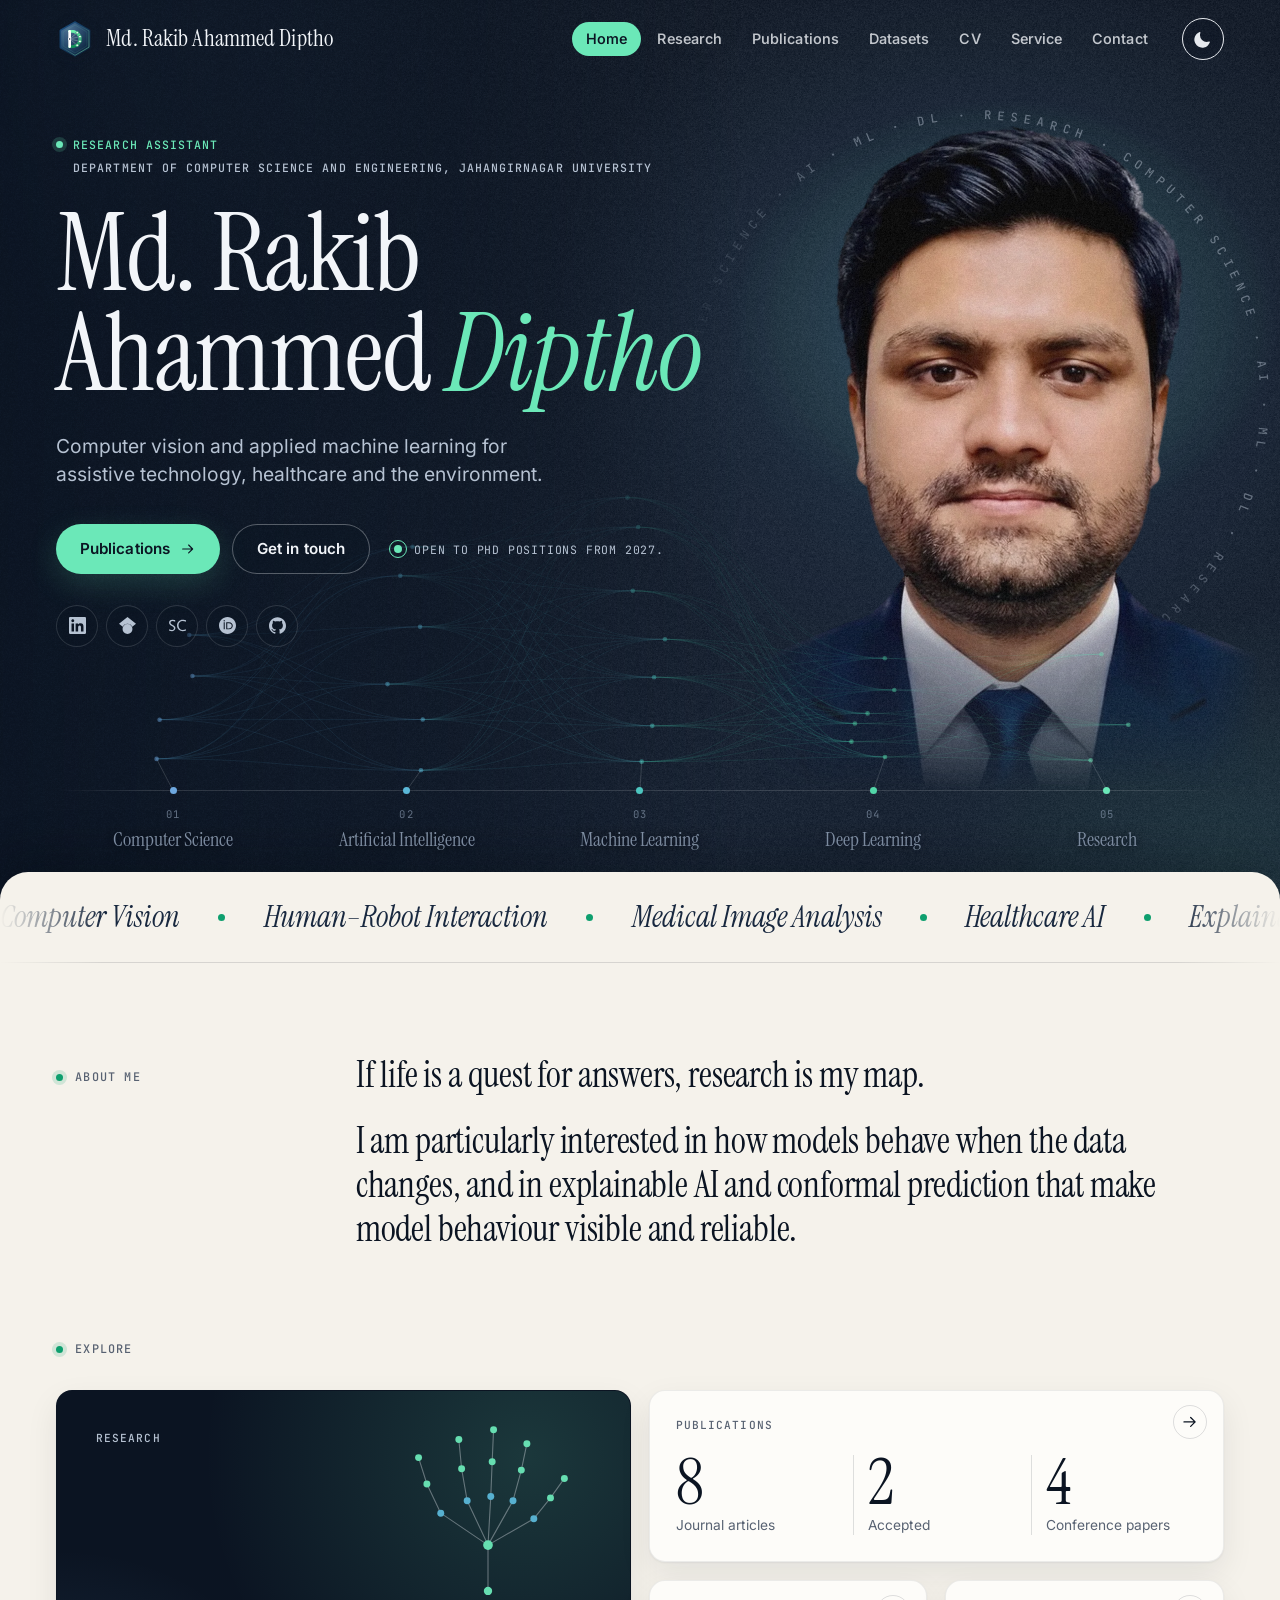
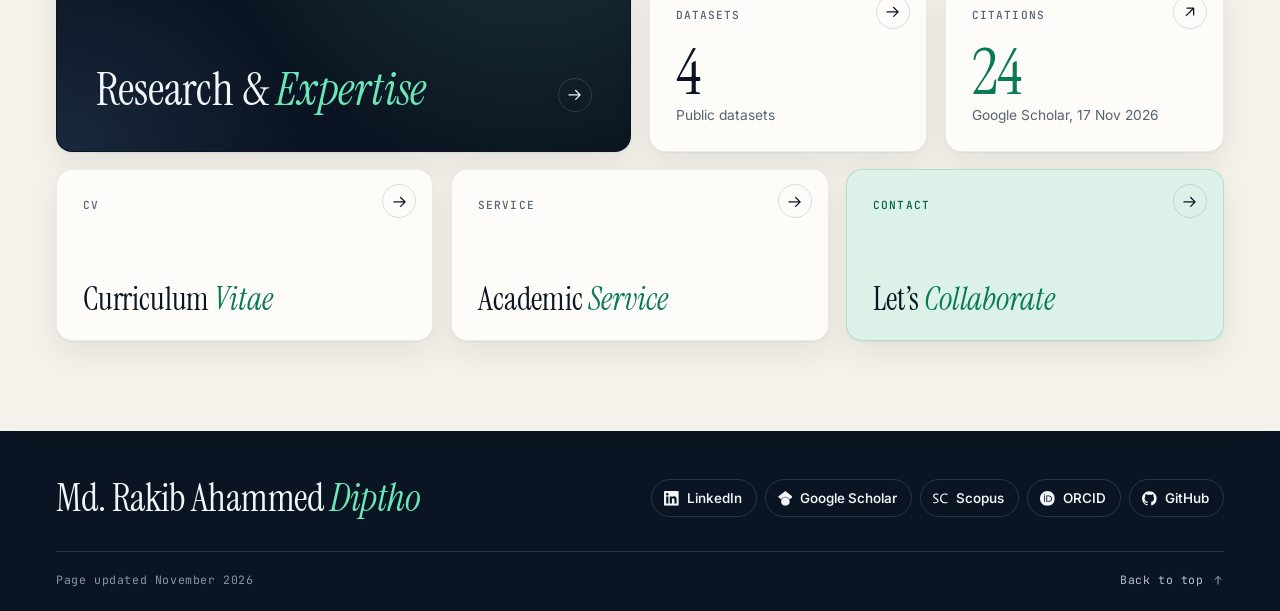
==== commit 12ecf0e2: "Redesign the site as a live research portfolio A complete rebuild of the front end on the same conte" ====
--- a/index.html
+++ b/index.html
@@ -4,328 +4,701 @@
 <meta charset="utf-8">
 <meta name="viewport" content="width=device-width,initial-scale=1,viewport-fit=cover">
 <title>Md. Rakib Ahammed Diptho</title>
-<meta name="description" content="Md. Rakib Ahammed Diptho, Research Assistant, Department of Computer Science and Engineering, Jahangirnagar University: research, publications, CV, service and contact.">
-<meta name="theme-color" content="#0F2440">
+<meta name="description" content="Md. Rakib Ahammed Diptho, Research Assistant, Department of Computer Science and Engineering, Jahangirnagar University: research in computer vision and applied machine learning, publications, datasets, CV, service and contact.">
+<meta name="author" content="Md. Rakib Ahammed Diptho">
+<link rel="canonical" href="https://radiptho.github.io/">
+<meta name="theme-color" content="#0B1422">
+<meta property="og:type" content="profile">
+<meta property="og:site_name" content="Md. Rakib Ahammed Diptho">
+<meta property="og:title" content="Md. Rakib Ahammed Diptho — computer vision and applied machine learning">
+<meta property="og:description" content="Research Assistant, Department of Computer Science and Engineering, Jahangirnagar University. Publications, datasets, CV, service and contact.">
+<meta property="og:url" content="https://radiptho.github.io/">
+<meta property="og:image" content="https://radiptho.github.io/assets/social-card.jpg">
+<meta property="og:image:width" content="1200">
+<meta property="og:image:height" content="630">
+<meta property="og:image:alt" content="Md. Rakib Ahammed Diptho: computer vision and applied machine learning for assistive technology, healthcare and the environment">
+<meta name="twitter:card" content="summary_large_image">
+<meta name="twitter:title" content="Md. Rakib Ahammed Diptho — computer vision and applied machine learning">
+<meta name="twitter:description" content="Research Assistant, Department of Computer Science and Engineering, Jahangirnagar University. Publications, datasets, CV, service and contact.">
+<meta name="twitter:image" content="https://radiptho.github.io/assets/social-card.jpg">
 <link rel="icon" type="image/svg+xml" href="assets/logo.svg">
 <link rel="icon" type="image/png" sizes="32x32" href="assets/favicon-32.png">
 <link rel="apple-touch-icon" href="assets/apple-touch-icon.png">
-<link rel="preconnect" href="https://fonts.googleapis.com">
-<link rel="preconnect" href="https://fonts.gstatic.com" crossorigin>
-<link rel="stylesheet" href="https://fonts.googleapis.com/css2?family=Oswald:wght@300;400;500;600&family=Open+Sans:ital,wght@0,400;0,600;0,700;1,400&display=swap">
-<link rel="stylesheet" href="site.css?v=20261106">
-<link rel="stylesheet" href="banners.css?v=20261106">
-<script>document.documentElement.className += ' js';</script>
+<link rel="preload" href="assets/fonts/instrument-serif-latin-400-normal.woff2" as="font" type="font/woff2" crossorigin>
+<link rel="preload" href="assets/fonts/instrument-serif-latin-400-italic.woff2" as="font" type="font/woff2" crossorigin>
+<link rel="preload" href="assets/fonts/inter-latin-wght-normal.woff2" as="font" type="font/woff2" crossorigin>
+<link rel="preload" as="image" href="assets/portrait-hero.webp" type="image/webp" imagesrcset="assets/portrait-hero.webp 520w, assets/portrait-hero-2x.webp 1040w" imagesizes="(max-width: 860px) 92vw, 44vw" fetchpriority="high">
+<link rel="stylesheet" href="site.css?v=20261123">
+<script>(function(){var e=document.documentElement,c=e.classList,m=/^#(research|publications|datasets|cv|service|contact)$/.exec(location.hash||'');c.add('js');try{if(localStorage.getItem('rd-theme')==='dark')c.add('night');}catch(x){}if(/[?&]sent=1(&|$)/.test(location.search))m=[0,'contact'];if(m)e.setAttribute('data-first',m[1]);try{if(!sessionStorage.getItem('rd-intro')&&!(window.matchMedia&&matchMedia('(prefers-reduced-motion: reduce)').matches))c.add('intro-on');}catch(x){}setTimeout(function(){if(!window.__rd){c.remove('js');c.remove('intro-on');}},6000);})();</script>
+<script type="application/ld+json">{
+  "@context": "https://schema.org",
+  "@type": "Person",
+  "name": "Md. Rakib Ahammed Diptho",
+  "alternateName": "Rakib Ahammed Diptho",
+  "url": "https://radiptho.github.io/",
+  "image": "https://radiptho.github.io/assets/photo-diptho.jpg",
+  "jobTitle": "Research Assistant",
+  "affiliation": {"@type": "CollegeOrUniversity", "name": "Jahangirnagar University", "department": "Department of Computer Science and Engineering"},
+  "alumniOf": [{"@type": "CollegeOrUniversity", "name": "Jahangirnagar University"}, {"@type": "CollegeOrUniversity", "name": "BRAC University"}],
+  "knowsAbout": ["Computer Vision", "Human-Robot Interaction", "Medical Image Analysis", "Healthcare AI", "Explainable and Trustworthy Machine Learning", "Lightweight Deep Learning", "Edge AI", "Environmental AI", "GeoAI", "Remote Sensing"],
+  "sameAs": ["https://scholar.google.com/citations?user=SSoTLJoAAAAJ", "https://orcid.org/0009-0007-3062-1034", "https://www.scopus.com/authid/detail.uri?authorId=58931418400", "https://www.linkedin.com/in/md-rakib-ahammed-diptho-a2468227a", "https://github.com/RADiptho"]
+}</script>
 </head>
 <body>
-
-<header class="site-nav" id="siteNav">
-  <div class="wrap">
-    <a class="site-name" href="#home"><svg class="mark" aria-hidden="true" focusable="false" xmlns="http://www.w3.org/2000/svg" viewBox="0 0 128 128"><defs><linearGradient id="lg-bg" x1="0" y1="0" x2="1" y2="1"><stop offset="0" stop-color="#1B4F80"/><stop offset="1" stop-color="#0B1F36"/></linearGradient><linearGradient id="lg-em" x1="0" y1="0" x2="0" y2="1"><stop offset="0" stop-color="#6FF0AE"/><stop offset="1" stop-color="#0E8C57"/></linearGradient><linearGradient id="lg-rimA" x1="0" y1="0" x2="1" y2="1"><stop offset="0.35" stop-color="#7FE6B0" stop-opacity="0"/><stop offset="1" stop-color="#7FE6B0" stop-opacity="0.9"/></linearGradient><radialGradient id="lg-sheen" cx="0.28" cy="0.18" r="0.85"><stop offset="0" stop-color="#ffffff" stop-opacity="0.22"/><stop offset="1" stop-color="#ffffff" stop-opacity="0"/></radialGradient><filter id="lg-glow" x="-30%" y="-30%" width="160%" height="160%"><feGaussianBlur stdDeviation="2.2" result="b"/><feMerge><feMergeNode in="b"/><feMergeNode in="SourceGraphic"/></feMerge></filter></defs><path d="M64 9 L111 36.5 V91.5 L64 119 L17 91.5 V36.5 Z" fill="url(#lg-bg)" stroke="url(#lg-bg)" stroke-width="10" stroke-linejoin="round"/><path d="M64 9 L111 36.5 V91.5 L64 119 L17 91.5 V36.5 Z" fill="url(#lg-sheen)" stroke="none"/><path d="M64 9 L111 36.5 V91.5 L64 119 L17 91.5 V36.5 Z" fill="none" stroke="url(#lg-rimA)" stroke-width="2.4" stroke-linejoin="round"/><path d="M64 17 L104 40.5 V87.5 L64 111 L24 87.5 V40.5 Z" fill="none" stroke="#7FE6B0" stroke-opacity="0.28" stroke-width="1.4"/><g stroke="#ffffff" stroke-opacity="0.45" stroke-width="1.8" stroke-linecap="round"><path d="M46 64 L71.3 43"/><path d="M46 64 L80.7 56"/><path d="M46 64 L80.7 72"/><path d="M46 64 L71.3 85"/></g><path d="M46 38 L56 38 L71.3 43 L80.7 56 L80.7 72 L71.3 85 L56 90 L46 90" fill="none" stroke="url(#lg-em)" stroke-width="9" stroke-linecap="round" stroke-linejoin="round" filter="url(#lg-glow)"/><path d="M46 38 V90" stroke="#ffffff" stroke-width="9" stroke-linecap="round"/><g fill="#ffffff" stroke="#0E8C57" stroke-width="2.2"><circle cx="71.3" cy="43" r="4.4"/><circle cx="80.7" cy="56" r="4.4"/><circle cx="80.7" cy="72" r="4.4"/><circle cx="71.3" cy="85" r="4.4"/></g><circle cx="46" cy="64" r="5.2" fill="#ffffff"/><circle cx="46" cy="64" r="2.4" fill="#0B1F36"/></svg><span>Md. Rakib Ahammed Diptho</span></a>
-    <button class="menu-btn" id="menuBtn" aria-expanded="false" aria-controls="menu">Menu</button>
-    <nav class="menu" id="menu" aria-label="Pages">
-      <a href="#home" data-view="home">Home</a>
-      <a href="#research" data-view="research">Research &amp; Expertise</a>
-      <a href="#publications" data-view="publications">Publications</a>
-      <a href="#datasets" data-view="datasets">Datasets</a>
-      <a href="#cv" data-view="cv">CV</a>
-      <a href="#service" data-view="service">Service</a>
-      <a href="#contact" data-view="contact">Contact</a>
+<svg class="sprite" aria-hidden="true" focusable="false" width="0" height="0"><symbol id="i-linkedin" viewBox="0 0 24 24"><path d="M20.447 20.452h-3.554v-5.569c0-1.328-.027-3.037-1.852-3.037-1.853 0-2.136 1.445-2.136 2.939v5.667H9.351V9h3.414v1.561h.046c.477-.9 1.637-1.85 3.37-1.85 3.601 0 4.267 2.37 4.267 5.455v6.286zM5.337 7.433c-1.144 0-2.063-.926-2.063-2.065 0-1.138.92-2.063 2.063-2.063 1.14 0 2.064.925 2.064 2.063 0 1.139-.925 2.065-2.064 2.065zm1.782 13.019H3.555V9h3.564v11.452zM22.225 0H1.771C.792 0 0 .774 0 1.729v20.542C0 23.227.792 24 1.771 24h20.451C23.2 24 24 23.227 24 22.271V1.729C24 .774 23.2 0 22.222 0h.003z"/></symbol><symbol id="i-scholar-profile" viewBox="0 0 24 24"><path d="M5.242 13.769L0 9.5 12 0l12 9.5-5.242 4.269C17.548 11.249 14.978 9.5 12 9.5c-2.977 0-5.548 1.748-6.758 4.269zM12 10a7 7 0 1 0 0 14 7 7 0 0 0 0-14z"/></symbol><symbol id="i-scopus" viewBox="0 0 24 24"><path d="M24 19.059l-.14-1.777c-1.426.772-2.945 1.076-4.465 1.076-3.319 0-5.96-2.782-5.96-6.475 0-3.903 2.595-6.31 5.633-6.31 1.917 0 3.39.303 4.792 1.075L24 4.895c-1.286-.608-2.337-.889-4.698-.889-4.534 0-7.97 3.53-7.97 8.017 0 5.12 4.09 7.924 7.9 7.924 1.916 0 3.506-.257 4.768-.888zm-14.954-3.46c0-2.22-1.964-3.225-3.857-4.347C3.716 10.364 2.15 9.756 2.15 8.12c0-1.215.889-2.548 2.642-2.548 1.519 0 2.57.234 3.903 1.029l.117-1.847c-1.239-.514-2.127-.748-4.137-.748C1.8 4.006.047 5.876.047 8.26c0 2.384 2.103 3.413 4.02 4.581 1.426.865 2.922 1.45 2.922 2.992 0 1.496-1.333 2.571-2.922 2.571-1.566 0-2.594-.35-3.786-1.075L0 19.176c1.215.56 2.454.818 4.16.818 2.385 0 4.885-1.473 4.885-4.395z"/></symbol><symbol id="i-orcid" viewBox="0 0 24 24"><path d="M12 0C5.372 0 0 5.372 0 12s5.372 12 12 12 12-5.372 12-12S18.628 0 12 0zM7.369 4.378c.525 0 .947.431.947.947s-.422.947-.947.947a.95.95 0 0 1-.947-.947c0-.525.422-.947.947-.947zm-.722 3.038h1.444v10.041H6.647V7.416zm3.562 0h3.9c3.712 0 5.344 2.653 5.344 5.025 0 2.578-2.016 5.025-5.325 5.025h-3.919V7.416zm1.444 1.303v7.444h2.297c3.272 0 4.022-2.484 4.022-3.722 0-2.016-1.284-3.722-4.097-3.722h-2.222z"/></symbol><symbol id="i-github" viewBox="0 0 24 24"><path d="M12 .297c-6.63 0-12 5.373-12 12 0 5.303 3.438 9.8 8.205 11.385.6.113.82-.258.82-.577 0-.285-.01-1.04-.015-2.04-3.338.724-4.042-1.61-4.042-1.61C4.422 18.07 3.633 17.7 3.633 17.7c-1.087-.744.084-.729.084-.729 1.205.084 1.838 1.236 1.838 1.236 1.07 1.835 2.809 1.305 3.495.998.108-.776.417-1.305.76-1.605-2.665-.3-5.466-1.332-5.466-5.93 0-1.31.465-2.38 1.235-3.22-.135-.303-.54-1.523.105-3.176 0 0 1.005-.322 3.3 1.23.96-.267 1.98-.399 3-.405 1.02.006 2.04.138 3 .405 2.28-1.552 3.285-1.23 3.285-1.23.645 1.653.24 2.873.12 3.176.765.84 1.23 1.91 1.23 3.22 0 4.61-2.805 5.625-5.475 5.92.42.36.81 1.096.81 2.22 0 1.606-.015 2.896-.015 3.286 0 .315.21.69.825.57C20.565 22.092 24 17.592 24 12.297c0-6.627-5.373-12-12-12"/></symbol><symbol id="i-mail" viewBox="0 0 24 24"><path d="M3 5h18a1 1 0 0 1 1 1v12a1 1 0 0 1-1 1H3a1 1 0 0 1-1-1V6a1 1 0 0 1 1-1zm1 2.4V17h16V7.4l-8 5.3-8-5.3zM4.9 7l7.1 4.7L19.1 7H4.9z"/></symbol><symbol id="i-pin" viewBox="0 0 24 24"><path d="M12 2a7 7 0 0 1 7 7c0 5.2-7 13-7 13S5 14.2 5 9a7 7 0 0 1 7-7zm0 4.5A2.5 2.5 0 1 0 12 11.5 2.5 2.5 0 0 0 12 6.5z"/></symbol><symbol id="i-globe" viewBox="0 0 24 24"><path d="M12 2a10 10 0 1 0 0 20 10 10 0 0 0 0-20zm6.9 9h-2.95a15.7 15.7 0 0 0-1.4-6.1A8.03 8.03 0 0 1 18.9 11zM12 4c.9 1.2 1.8 3.6 2 7h-4c.2-3.4 1.1-5.8 2-7zM4.26 15a8 8 0 0 1 0-6h3.07a17.4 17.4 0 0 0 0 6H4.26zm.84 2h2.95c.3 2.3.8 4.4 1.4 6.1A8.03 8.03 0 0 1 5.1 17zm2.95-10H5.1a8.03 8.03 0 0 1 4.35-4.1c-.6 1.7-1.1 3.8-1.4 6.1zM12 20c-.9-1.2-1.8-3.6-2-7h4c-.2 3.4-1.1 5.8-2 7zm2.34-7h-4.68a15.4 15.4 0 0 1 0-6h4.68a15.4 15.4 0 0 1 0 6zm.21 8.1c.6-1.7 1.1-3.8 1.4-6.1h2.95a8.03 8.03 0 0 1-4.35 4.1zM16.67 15a17.4 17.4 0 0 0 0-6h3.07a8 8 0 0 1 0 6h-3.07z"/></symbol><symbol id="i-arrow" viewBox="0 0 24 24"><path fill="none" stroke="currentColor" stroke-width="1.7" stroke-linecap="round" stroke-linejoin="round" d="M7 17 17 7M8 7h9v9"/></symbol><symbol id="i-right" viewBox="0 0 24 24"><path fill="none" stroke="currentColor" stroke-width="1.7" stroke-linecap="round" stroke-linejoin="round" d="M4 12h15M13 6l6 6-6 6"/></symbol><symbol id="i-up" viewBox="0 0 24 24"><path fill="none" stroke="currentColor" stroke-width="1.7" stroke-linecap="round" stroke-linejoin="round" d="M12 20V5M6 11l6-6 6 6"/></symbol>
+  <symbol id="i-moon" viewBox="0 0 24 24"><path d="M20.4 14.6A8.6 8.6 0 0 1 9.4 3.6a.75.75 0 0 0-.98-.92A10.1 10.1 0 1 0 21.3 15.6a.75.75 0 0 0-.9-1z"/></symbol>
+  <symbol id="i-sun" viewBox="0 0 24 24"><path d="M12 7.2a4.8 4.8 0 1 0 0 9.6 4.8 4.8 0 0 0 0-9.6zm0-5.2a.9.9 0 0 1 .9.9v1.7a.9.9 0 0 1-1.8 0V2.9A.9.9 0 0 1 12 2zm0 16.5a.9.9 0 0 1 .9.9v1.7a.9.9 0 0 1-1.8 0v-1.7a.9.9 0 0 1 .9-.9zM4.9 4.9a.9.9 0 0 1 1.3 0l1.2 1.2A.9.9 0 0 1 6.1 7.4L4.9 6.2a.9.9 0 0 1 0-1.3zm11.7 11.7a.9.9 0 0 1 1.3 0l1.2 1.2a.9.9 0 0 1-1.3 1.3l-1.2-1.2a.9.9 0 0 1 0-1.3zM2 12a.9.9 0 0 1 .9-.9h1.7a.9.9 0 0 1 0 1.8H2.9A.9.9 0 0 1 2 12zm16.5 0a.9.9 0 0 1 .9-.9h1.7a.9.9 0 0 1 0 1.8h-1.7a.9.9 0 0 1-.9-.9zM4.9 19.1a.9.9 0 0 1 0-1.3l1.2-1.2a.9.9 0 0 1 1.3 1.3l-1.2 1.2a.9.9 0 0 1-1.3 0zM16.6 7.4a.9.9 0 0 1 0-1.3l1.2-1.2a.9.9 0 0 1 1.3 1.3l-1.2 1.2a.9.9 0 0 1-1.3 0z"/></symbol><symbol id="i-prev" viewBox="0 0 24 24"><path fill="none" stroke="currentColor" stroke-width="1.7" stroke-linecap="round" stroke-linejoin="round" d="M15 5l-7 7 7 7"/></symbol><symbol id="i-next" viewBox="0 0 24 24"><path fill="none" stroke="currentColor" stroke-width="1.7" stroke-linecap="round" stroke-linejoin="round" d="M9 5l7 7-7 7"/></symbol></svg>
+<a class="skip" href="#main">Skip to content</a>
+
+<div class="intro" aria-hidden="true">
+  <div class="intro-inner">
+    <img class="intro-mark" src="assets/logo.svg" alt="" width="64" height="64">
+    <ol class="intro-steps"><li>Computer Science</li><li>AI</li><li>Machine Learning</li><li>Deep Learning</li><li>Research</li></ol>
+    <div class="intro-bar"><span></span></div>
+  </div>
+</div>
+<div class="veil" aria-hidden="true"><span class="veil-t"></span><span class="veil-line"></span></div>
+
+<header class="site-header" id="siteHeader">
+  <div class="wrap header-row">
+    <a class="brand" href="#home" aria-label="Md. Rakib Ahammed Diptho, home"><img class="mark" src="assets/logo.svg" alt="" width="38" height="38"><span class="brand-name">Md. Rakib Ahammed Diptho</span></a>
+    <nav class="nav" id="menu" aria-label="Pages">
+      <div class="nav-links">
+        <span class="nav-pill" aria-hidden="true"></span>
+        <a href="#home" data-view="home"><span>Home</span></a>
+        <a href="#research" data-view="research"><span>Research</span></a>
+        <a href="#publications" data-view="publications"><span>Publications</span></a>
+        <a href="#datasets" data-view="datasets"><span>Datasets</span></a>
+        <a href="#cv" data-view="cv"><span>CV</span></a>
+        <a href="#service" data-view="service"><span>Service</span></a>
+        <a href="#contact" data-view="contact"><span>Contact</span></a>
+      </div>
+      <div class="nav-extra">
+        <p class="nav-status"><span class="pulse-dot" aria-hidden="true"></span>Open to PhD positions from 2027.</p>
+        <ul class="nav-profiles"><li><a href="https://www.linkedin.com/in/md-rakib-ahammed-diptho-a2468227a" target="_blank" rel="noopener" aria-label="LinkedIn profile"><svg class="ico" aria-hidden="true" focusable="false"><use href="#i-linkedin"/></svg></a></li><li><a href="https://scholar.google.com/citations?user=SSoTLJoAAAAJ" target="_blank" rel="noopener" aria-label="Google Scholar profile"><svg class="ico" aria-hidden="true" focusable="false"><use href="#i-scholar-profile"/></svg></a></li><li><a href="https://www.scopus.com/authid/detail.uri?authorId=58931418400" target="_blank" rel="noopener" aria-label="Scopus author profile"><svg class="ico" aria-hidden="true" focusable="false"><use href="#i-scopus"/></svg></a></li><li><a href="https://orcid.org/0009-0007-3062-1034" target="_blank" rel="noopener" aria-label="ORCID record"><svg class="ico" aria-hidden="true" focusable="false"><use href="#i-orcid"/></svg></a></li><li><a href="https://github.com/RADiptho" target="_blank" rel="noopener" aria-label="GitHub profile"><svg class="ico" aria-hidden="true" focusable="false"><use href="#i-github"/></svg></a></li></ul>
+      </div>
     </nav>
+    <button class="theme-btn" id="themeBtn" type="button" aria-pressed="false" aria-label="Night mode" title="Night mode"><svg class="i-moon" aria-hidden="true" focusable="false"><use href="#i-moon"/></svg><svg class="i-sun" aria-hidden="true" focusable="false"><use href="#i-sun"/></svg></button>
+    <button class="menu-btn" id="menuBtn" type="button" aria-expanded="false" aria-controls="menu"><span class="menu-btn-label">Menu</span><span class="menu-btn-icon" aria-hidden="true"><i></i><i></i></span></button>
   </div>
 </header>
 
-<main id="main" lang="en">
-
-  <!-- HOME -->
-  <section class="view home" id="home" data-view="home" aria-label="Home">
-    <div class="banner p-home">
-      <picture>
-        <source media="(max-width: 600px)" srcset="assets/banner-home-m.jpg?v=20261106">
-        <source media="(max-width: 900px)" srcset="assets/banner-home-t.jpg?v=20261106">
-        <source media="(max-width: 1199px)" srcset="assets/banner-home-sm.jpg?v=20261106">
-        <source media="(max-width: 1365px)" srcset="assets/banner-home-md.jpg?v=20261106">
-        <source media="(max-width: 1599px)" srcset="assets/banner-home-lg.jpg?v=20261106">
-        <source media="(max-width: 1919px)" srcset="assets/banner-home-xl.jpg?v=20261106">
-        <img class="art" src="assets/banner-home-xxl.jpg?v=20261106" alt="" width="5120" height="560" fetchpriority="high" decoding="async">
-      </picture>
-      <div class="fx" aria-hidden="true"><span class="node n1"></span><span class="node n2"></span><span class="node n3"></span><span class="node n4"></span><span class="pulse"></span><span class="pulse p2"></span><span class="pt a"></span><span class="pt b"></span><span class="pt c"></span></div>
-      <h1 class="sr">Md. Rakib Ahammed Diptho</h1>
+<main id="main">
+
+  <!-- ============================== HOME ============================== -->
+  <section class="view view-home" id="home" data-view="home" aria-label="Home">
+
+    <!-- The portrait is part of the hero itself: assets/portrait-hero.* is the site photograph with its studio
+         backdrop removed (alpha matte), so the navy background, the text ring and the live network sit behind and around it. -->
+    <div class="hero">
+      <div class="hero-bg" aria-hidden="true"></div>
+      <div class="hero-main">
+        <div class="hero-photo" data-r="photo">
+          <div class="hero-ring" aria-hidden="true"><svg viewBox="0 0 600 600"><defs><path id="ringPath" d="M300,300 m-270,0 a270,270 0 1,1 540,0 a270,270 0 1,1 -540,0"/></defs><text><textPath href="#ringPath" startOffset="0" textLength="1688" lengthAdjust="spacing">COMPUTER SCIENCE · AI · ML · DL · RESEARCH · COMPUTER SCIENCE · AI · ML · DL · RESEARCH · COMPUTER SCIENCE · AI · ML · DL · RESEARCH · </textPath></text></svg></div>
+          <div class="hero-photo-x"><div class="hero-photo-y"><picture><source type="image/webp" srcset="assets/portrait-hero.webp 520w, assets/portrait-hero-2x.webp 1040w" sizes="(max-width: 860px) 92vw, 44vw"><img src="assets/portrait-hero.png" alt="Portrait of Md. Rakib Ahammed Diptho" width="520" height="726" fetchpriority="high" decoding="async"></picture></div></div>
+        </div>
+        <div class="hero-shade" aria-hidden="true"></div>
+        <div class="wrap hero-inner">
+          <div class="hero-copy">
+            <p class="eyebrow hero-eyebrow" data-r><span class="eyebrow-dot" aria-hidden="true"></span><span class="eb-role">Research Assistant</span><span class="eb-org">Department of Computer Science and Engineering, Jahangirnagar University</span></p>
+            <h1 class="hero-title" data-r="lines" tabindex="-1"><span class="ln"><span class="ln-i">Md. Rakib</span></span><span class="ln"><span class="ln-i">Ahammed <em>Diptho</em></span></span></h1>
+            <p class="hero-lead" data-r>Computer vision and applied machine learning for assistive technology, healthcare and the environment.</p>
+            <div class="hero-actions" data-r>
+            <a class="btn btn-primary" href="#publications" data-magnetic><span>Publications</span><svg class="i" aria-hidden="true" focusable="false"><use href="#i-right"/></svg></a>
+            <a class="btn btn-line" href="#contact" data-magnetic><span>Get in touch</span></a>
+            <p class="hero-status"><span class="pulse-dot" aria-hidden="true"></span>Open to PhD positions from 2027.</p>
+          </div>
+            <ul class="profiles hero-profiles" data-r><li><a href="https://www.linkedin.com/in/md-rakib-ahammed-diptho-a2468227a" target="_blank" rel="noopener" aria-label="LinkedIn profile"><svg class="ico" aria-hidden="true" focusable="false"><use href="#i-linkedin"/></svg><span>LinkedIn</span></a></li><li><a href="https://scholar.google.com/citations?user=SSoTLJoAAAAJ" target="_blank" rel="noopener" aria-label="Google Scholar profile"><svg class="ico" aria-hidden="true" focusable="false"><use href="#i-scholar-profile"/></svg><span>Google Scholar</span></a></li><li><a href="https://www.scopus.com/authid/detail.uri?authorId=58931418400" target="_blank" rel="noopener" aria-label="Scopus author profile"><svg class="ico" aria-hidden="true" focusable="false"><use href="#i-scopus"/></svg><span>Scopus</span></a></li><li><a href="https://orcid.org/0009-0007-3062-1034" target="_blank" rel="noopener" aria-label="ORCID record"><svg class="ico" aria-hidden="true" focusable="false"><use href="#i-orcid"/></svg><span>ORCID</span></a></li><li><a href="https://github.com/RADiptho" target="_blank" rel="noopener" aria-label="GitHub profile"><svg class="ico" aria-hidden="true" focusable="false"><use href="#i-github"/></svg><span>GitHub</span></a></li></ul>
+          </div>
+        </div>
+        <div class="hero-band" id="heroBand" aria-hidden="true"></div>
+      </div>
+      <canvas class="hero-net" id="heroNet" aria-hidden="true"></canvas>
+      <div class="wrap hero-foot">
+        <ol class="pipeline" id="pipeline" aria-label="From computer science to research">
+          <li data-stage="0"><span class="pl-n">01</span><span class="pl-t"><span class="pl-long">Computer Science</span><span class="pl-short">CS</span></span></li>
+          <li data-stage="1"><span class="pl-n">02</span><span class="pl-t"><span class="pl-long">Artificial Intelligence</span><span class="pl-short">AI</span></span></li>
+          <li data-stage="2"><span class="pl-n">03</span><span class="pl-t"><span class="pl-long">Machine Learning</span><span class="pl-short">ML</span></span></li>
+          <li data-stage="3"><span class="pl-n">04</span><span class="pl-t"><span class="pl-long">Deep Learning</span><span class="pl-short">DL</span></span></li>
+          <li data-stage="4"><span class="pl-n">05</span><span class="pl-t"><span class="pl-long">Research</span><span class="pl-short">Research</span></span></li>
+        </ol>
+      </div>
     </div>
-    <div class="page-wrap"><div class="wrap page">
-      <div class="home-grid">
-        <div>
-          <img class="photo" src="assets/photo-diptho.jpg" alt="Md. Rakib Ahammed Diptho" width="520" height="726">
-          <div class="links">
-            <a class="linkedin" href="https://www.linkedin.com/in/md-rakib-ahammed-diptho-a2468227a" target="_blank" rel="noopener" aria-label="LinkedIn profile"><svg viewBox="0 0 24 24" aria-hidden="true"><path d="M20.447 20.452h-3.554v-5.569c0-1.328-.027-3.037-1.852-3.037-1.853 0-2.136 1.445-2.136 2.939v5.667H9.351V9h3.414v1.561h.046c.477-.9 1.637-1.85 3.37-1.85 3.601 0 4.267 2.37 4.267 5.455v6.286zM5.337 7.433c-1.144 0-2.063-.926-2.063-2.065 0-1.138.92-2.063 2.063-2.063 1.14 0 2.064.925 2.064 2.063 0 1.139-.925 2.065-2.064 2.065zm1.782 13.019H3.555V9h3.564v11.452zM22.225 0H1.771C.792 0 0 .774 0 1.729v20.542C0 23.227.792 24 1.771 24h20.451C23.2 24 24 23.227 24 22.271V1.729C24 .774 23.2 0 22.222 0h.003z"/></svg>LinkedIn</a>
-            <a class="scholar-profile" href="https://scholar.google.com/citations?user=SSoTLJoAAAAJ" target="_blank" rel="noopener" aria-label="Google Scholar profile"><svg viewBox="0 0 24 24" aria-hidden="true"><path d="M5.242 13.769L0 9.5 12 0l12 9.5-5.242 4.269C17.548 11.249 14.978 9.5 12 9.5c-2.977 0-5.548 1.748-6.758 4.269zM12 10a7 7 0 1 0 0 14 7 7 0 0 0 0-14z"/></svg>Google Scholar</a>
-            <a class="scopus" href="https://www.scopus.com/authid/detail.uri?authorId=58931418400" target="_blank" rel="noopener" aria-label="Scopus author profile"><svg viewBox="0 0 24 24" aria-hidden="true"><path d="M24 19.059l-.14-1.777c-1.426.772-2.945 1.076-4.465 1.076-3.319 0-5.96-2.782-5.96-6.475 0-3.903 2.595-6.31 5.633-6.31 1.917 0 3.39.303 4.792 1.075L24 4.895c-1.286-.608-2.337-.889-4.698-.889-4.534 0-7.97 3.53-7.97 8.017 0 5.12 4.09 7.924 7.9 7.924 1.916 0 3.506-.257 4.768-.888zm-14.954-3.46c0-2.22-1.964-3.225-3.857-4.347C3.716 10.364 2.15 9.756 2.15 8.12c0-1.215.889-2.548 2.642-2.548 1.519 0 2.57.234 3.903 1.029l.117-1.847c-1.239-.514-2.127-.748-4.137-.748C1.8 4.006.047 5.876.047 8.26c0 2.384 2.103 3.413 4.02 4.581 1.426.865 2.922 1.45 2.922 2.992 0 1.496-1.333 2.571-2.922 2.571-1.566 0-2.594-.35-3.786-1.075L0 19.176c1.215.56 2.454.818 4.16.818 2.385 0 4.885-1.473 4.885-4.395z"/></svg>Scopus</a>
-            <a class="orcid" href="https://orcid.org/0009-0007-3062-1034" target="_blank" rel="noopener" aria-label="ORCID record"><svg viewBox="0 0 24 24" aria-hidden="true"><path d="M12 0C5.372 0 0 5.372 0 12s5.372 12 12 12 12-5.372 12-12S18.628 0 12 0zM7.369 4.378c.525 0 .947.431.947.947s-.422.947-.947.947a.95.95 0 0 1-.947-.947c0-.525.422-.947.947-.947zm-.722 3.038h1.444v10.041H6.647V7.416zm3.562 0h3.9c3.712 0 5.344 2.653 5.344 5.025 0 2.578-2.016 5.025-5.325 5.025h-3.919V7.416zm1.444 1.303v7.444h2.297c3.272 0 4.022-2.484 4.022-3.722 0-2.016-1.284-3.722-4.097-3.722h-2.222z"/></svg>ORCID</a>
-            <a class="github" href="https://github.com/RADiptho" target="_blank" rel="noopener" aria-label="GitHub profile"><svg viewBox="0 0 24 24" aria-hidden="true"><path d="M12 .297c-6.63 0-12 5.373-12 12 0 5.303 3.438 9.8 8.205 11.385.6.113.82-.258.82-.577 0-.285-.01-1.04-.015-2.04-3.338.724-4.042-1.61-4.042-1.61C4.422 18.07 3.633 17.7 3.633 17.7c-1.087-.744.084-.729.084-.729 1.205.084 1.838 1.236 1.838 1.236 1.07 1.835 2.809 1.305 3.495.998.108-.776.417-1.305.76-1.605-2.665-.3-5.466-1.332-5.466-5.93 0-1.31.465-2.38 1.235-3.22-.135-.303-.54-1.523.105-3.176 0 0 1.005-.322 3.3 1.23.96-.267 1.98-.399 3-.405 1.02.006 2.04.138 3 .405 2.28-1.552 3.285-1.23 3.285-1.23.645 1.653.24 2.873.12 3.176.765.84 1.23 1.91 1.23 3.22 0 4.61-2.805 5.625-5.475 5.92.42.36.81 1.096.81 2.22 0 1.606-.015 2.896-.015 3.286 0 .315.21.69.825.57C20.565 22.092 24 17.592 24 12.297c0-6.627-5.373-12-12-12"/></svg>GitHub</a>
-          </div>
+
+    <div class="sheet">
+    <div class="marquee" aria-hidden="true"><div class="mq-track"><span class="mq-item">Computer Vision</span><span class="mq-sep" aria-hidden="true"></span><span class="mq-item">Human–Robot Interaction</span><span class="mq-sep" aria-hidden="true"></span><span class="mq-item">Medical Image Analysis</span><span class="mq-sep" aria-hidden="true"></span><span class="mq-item">Healthcare AI</span><span class="mq-sep" aria-hidden="true"></span><span class="mq-item">Explainable &amp; Trustworthy Machine Learning</span><span class="mq-sep" aria-hidden="true"></span><span class="mq-item">Lightweight Deep Learning</span><span class="mq-sep" aria-hidden="true"></span><span class="mq-item">Edge AI</span><span class="mq-sep" aria-hidden="true"></span><span class="mq-item">Environmental AI</span><span class="mq-sep" aria-hidden="true"></span><span class="mq-item">GeoAI</span><span class="mq-sep" aria-hidden="true"></span><span class="mq-item">Remote Sensing</span><span class="mq-sep" aria-hidden="true"></span><span class="mq-item">Computer Vision</span><span class="mq-sep" aria-hidden="true"></span><span class="mq-item">Human–Robot Interaction</span><span class="mq-sep" aria-hidden="true"></span><span class="mq-item">Medical Image Analysis</span><span class="mq-sep" aria-hidden="true"></span><span class="mq-item">Healthcare AI</span><span class="mq-sep" aria-hidden="true"></span><span class="mq-item">Explainable &amp; Trustworthy Machine Learning</span><span class="mq-sep" aria-hidden="true"></span><span class="mq-item">Lightweight Deep Learning</span><span class="mq-sep" aria-hidden="true"></span><span class="mq-item">Edge AI</span><span class="mq-sep" aria-hidden="true"></span><span class="mq-item">Environmental AI</span><span class="mq-sep" aria-hidden="true"></span><span class="mq-item">GeoAI</span><span class="mq-sep" aria-hidden="true"></span><span class="mq-item">Remote Sensing</span><span class="mq-sep" aria-hidden="true"></span></div></div>
+
+    <div class="section about" id="about">
+      <div class="wrap about-grid">
+        <h2 class="sec-kicker" data-r><span class="eyebrow-dot" aria-hidden="true"></span><span class="kicker-t">About Me</span></h2>
+        <div class="statement" data-words>
+          <p>If life is a quest for answers, research is my map.</p>
+          <p>I am particularly interested in how models behave when the data changes, and in explainable AI and conformal prediction that make model behaviour visible and reliable.</p>
         </div>
-        <div class="about">
-          <h2>About Me</h2>
-          <p class="tagline">Open to PhD positions from 2027.</p>
-          <p>I am a Research Assistant in the Department of Computer Science and Engineering at Jahangirnagar University, Bangladesh, working on the ICSETEP project <i>Developing a Gesture-based Intelligent Wheelchair for Assisting the Physically Challenged People in Bangladesh</i>, funded by the University Grants Commission of Bangladesh through ICSETEP and financed by the Asian Development Bank. I completed my M.Sc. in Computer Science at Jahangirnagar University and my B.Sc. in Computer Science and Engineering at BRAC University.</p>
-          <p>My research is in computer vision and applied machine learning for assistive technology, healthcare and the environment, with a particular interest in how models behave when the data changes and in explainable AI and conformal prediction that make model behaviour visible and reliable. I have published ten peer-reviewed papers as first author, including articles in <i>Technologies</i>, <i>NDT</i>, <i>Advances in Agriculture</i> and <i>Discover Geoscience</i>, and released three public datasets on Mendeley Data. I mentor B.Sc. and M.Sc. students through their theses and first publications, and I review for <i>Neural Computing and Applications</i>, three Frontiers journals and IEEE ICAIMS 2026.</p>
-        </div>
-      </div>
+      </div>
+    </div>
+
+    <div class="section explore" id="explore">
+      <div class="wrap">
+        <h2 class="sec-kicker" data-r><span class="eyebrow-dot" aria-hidden="true"></span><span class="kicker-t">Explore</span></h2>
+        <ul class="bento" data-stagger>
+          <li class="tile tile-project" data-r="scale" data-spot>
+            <div class="tile-art" aria-hidden="true"><svg viewBox="0 0 360 300"><g class="hand-links"><path d="M180 262 L180 196"/><path d="M180 196 L112 150 L92 108 L80 70"/><path d="M180 196 L150 132 L142 86 L138 44"/><path d="M180 196 L184 126 L186 76 L188 30"/><path d="M180 196 L216 132 L228 88 L236 50"/><path d="M180 196 L246 158 L270 128 L290 100"/></g><g class="hand-nodes"><circle cx="180" cy="262" r="6"/><circle cx="180" cy="196" r="7"/><circle cx="112" cy="150" r="5"/><circle cx="92" cy="108" r="5"/><circle cx="80" cy="70" r="5"/><circle cx="150" cy="132" r="5"/><circle cx="142" cy="86" r="5"/><circle cx="138" cy="44" r="5"/><circle cx="184" cy="126" r="5"/><circle cx="186" cy="76" r="5"/><circle cx="188" cy="30" r="5"/><circle cx="216" cy="132" r="5"/><circle cx="228" cy="88" r="5"/><circle cx="236" cy="50" r="5"/><circle cx="246" cy="158" r="5"/><circle cx="270" cy="128" r="5"/><circle cx="290" cy="100" r="5"/></g></svg></div>
+            <a class="tile-link" href="#research">
+            <span class="tile-k">Research</span>
+            <span class="tile-t">Research &amp; <em>Expertise</em></span>
+            <span class="tile-go" aria-hidden="true"><svg class="i" aria-hidden="true" focusable="false"><use href="#i-right"/></svg></span></a>
+          </li>
+          <li class="tile tile-pubs" data-r="scale"><a class="tile-link" href="#publications" data-spot>
+            <span class="tile-k">Publications</span>
+            <span class="tile-nums">
+              <span class="tile-num"><b class="stat-n" data-count-of="journal">8</b><span class="tile-s">Journal articles</span></span>
+              <span class="tile-num"><b class="stat-n" data-count-of="accepted">2</b><span class="tile-s">Accepted</span></span>
+              <span class="tile-num"><b class="stat-n" data-count-of="conference">4</b><span class="tile-s">Conference papers</span></span>
+            </span>
+            <span class="tile-go" aria-hidden="true"><svg class="i" aria-hidden="true" focusable="false"><use href="#i-right"/></svg></span></a></li>
+          <li class="tile tile-data" data-r="scale"><a class="tile-link" href="#datasets" data-spot>
+            <span class="tile-k">Datasets</span>
+            <span class="tile-num"><b class="stat-n" data-count-of="datasets">4</b><span class="tile-s">Public datasets</span></span>
+            <span class="tile-go" aria-hidden="true"><svg class="i" aria-hidden="true" focusable="false"><use href="#i-right"/></svg></span></a></li>
+          <li class="tile tile-cite" data-r="scale"><a class="tile-link" href="https://scholar.google.com/citations?user=SSoTLJoAAAAJ" target="_blank" rel="noopener" data-spot>
+            <span class="tile-k">Citations</span>
+            <span class="tile-num"><b class="stat-n" id="homeCitations">–</b><span class="tile-s" id="homeCitationsNote">Google Scholar</span></span>
+            <span class="tile-go" aria-hidden="true"><svg class="i" aria-hidden="true" focusable="false"><use href="#i-arrow"/></svg></span></a></li>
+          <li class="tile tile-cv" data-r="scale"><a class="tile-link" href="#cv" data-spot>
+            <span class="tile-k">CV</span>
+            <span class="tile-t">Curriculum <em>Vitae</em></span>
+            <span class="tile-go" aria-hidden="true"><svg class="i" aria-hidden="true" focusable="false"><use href="#i-right"/></svg></span></a></li>
+          <li class="tile tile-service" data-r="scale"><a class="tile-link" href="#service" data-spot>
+            <span class="tile-k">Service</span>
+            <span class="tile-t">Academic <em>Service</em></span>
+            <span class="tile-go" aria-hidden="true"><svg class="i" aria-hidden="true" focusable="false"><use href="#i-right"/></svg></span></a></li>
+          <li class="tile tile-contact" data-r="scale"><a class="tile-link" href="#contact" data-spot>
+            <span class="tile-k">Contact</span>
+            <span class="tile-t">Let&rsquo;s <em>Collaborate</em></span>
+            <span class="tile-go" aria-hidden="true"><svg class="i" aria-hidden="true" focusable="false"><use href="#i-right"/></svg></span></a></li>
+        </ul>
+      </div>
+    </div>
+    </div>
+  </section>
+
+  <!-- ============================== RESEARCH ============================== -->
+  <section class="view" id="research" data-view="research" aria-label="Research and Expertise">
+    <header class="page-head stage-research">
+      <div class="stage-art art-hand" aria-hidden="true"><div class="art-in"><svg viewBox="0 0 360 300"><g class="hand-links"><path d="M180 262 L180 196"/><path d="M180 196 L112 150 L92 108 L80 70"/><path d="M180 196 L150 132 L142 86 L138 44"/><path d="M180 196 L184 126 L186 76 L188 30"/><path d="M180 196 L216 132 L228 88 L236 50"/><path d="M180 196 L246 158 L270 128 L290 100"/></g><g class="hand-nodes"><circle cx="180" cy="262" r="6"/><circle cx="180" cy="196" r="7"/><circle cx="112" cy="150" r="5"/><circle cx="92" cy="108" r="5"/><circle cx="80" cy="70" r="5"/><circle cx="150" cy="132" r="5"/><circle cx="142" cy="86" r="5"/><circle cx="138" cy="44" r="5"/><circle cx="184" cy="126" r="5"/><circle cx="186" cy="76" r="5"/><circle cx="188" cy="30" r="5"/><circle cx="216" cy="132" r="5"/><circle cx="228" cy="88" r="5"/><circle cx="236" cy="50" r="5"/><circle cx="246" cy="158" r="5"/><circle cx="270" cy="128" r="5"/><circle cx="290" cy="100" r="5"/></g></svg></div></div>
+      <div class="wrap">
+        <h1 class="page-title" data-r="lines" tabindex="-1"><span class="ln"><span class="ln-i">Research &amp;</span></span><span class="ln"><span class="ln-i"><em>Expertise</em></span></span></h1>
+        <p class="page-lead" data-r>Current work develops a gesture-controlled intelligent wheelchair, from dataset construction to real-time recognition on embedded hardware.</p>
+      </div>
+    </header>
+    <div class="sheet"><div class="wrap page-body">
+
+      <section class="block" aria-labelledby="rs-project">
+        <h2 class="block-label" id="rs-project" data-r><span>Current project</span></h2>
+        <ol class="timeline" data-stagger>
+          <li class="tl-item" data-r>
+            <p class="tl-when">ICSETEP Sub-project D-67</p>
+            <div class="tl-what">
+              <p><b>Developing a Gesture-based Intelligent Wheelchair for Assisting the Physically Challenged People in Bangladesh.</b> Funded by the Improving Computer and Software Engineering Tertiary Education Project (ICSETEP) of the University Grants Commission of Bangladesh, financed by the Asian Development Bank.</p>
+              <p class="tl-link"><a class="btn btn-soft" href="https://icsetepd67-juniv.org/" target="_blank" rel="noopener" aria-label="Visit Project Website: official website of the Gesture-based Intelligent Wheelchair project (opens in a new tab)"><svg class="ico" aria-hidden="true" focusable="false"><use href="#i-globe"/></svg><span>Visit Project Website</span><svg class="i" aria-hidden="true" focusable="false"><use href="#i-arrow"/></svg></a></p>
+            </div>
+          </li>
+        </ol>
+      </section>
+
+      <section class="block" aria-labelledby="rs-interests">
+        <h2 class="block-label" id="rs-interests" data-r><span>Research Interests:</span></h2>
+        <ol class="interests" data-stagger>
+        <li class="interest" id="interest-cv" data-theme="cv" data-r data-spot>
+          <h3 class="interest-t">Computer Vision &amp; Human–Robot Interaction</h3>
+          <a class="interest-go js-only" href="#publications" data-theme-go="cv"><span data-theme-count="cv"></span><svg class="i" aria-hidden="true" focusable="false"><use href="#i-right"/></svg></a>
+        </li>
+        <li class="interest" id="interest-med" data-theme="med" data-r data-spot>
+          <h3 class="interest-t">Medical Image Analysis &amp; Healthcare AI</h3>
+          <a class="interest-go js-only" href="#publications" data-theme-go="med"><span data-theme-count="med"></span><svg class="i" aria-hidden="true" focusable="false"><use href="#i-right"/></svg></a>
+        </li>
+        <li class="interest" id="interest-xai" data-theme="xai" data-r data-spot>
+          <h3 class="interest-t">Explainable &amp; Trustworthy Machine Learning</h3>
+          <a class="interest-go js-only" href="#publications" data-theme-go="xai"><span data-theme-count="xai"></span><svg class="i" aria-hidden="true" focusable="false"><use href="#i-right"/></svg></a>
+        </li>
+        <li class="interest" id="interest-edge" data-theme="edge" data-r data-spot>
+          <h3 class="interest-t">Lightweight Deep Learning &amp; Edge AI</h3>
+          <a class="interest-go js-only" href="#publications" data-theme-go="edge"><span data-theme-count="edge"></span><svg class="i" aria-hidden="true" focusable="false"><use href="#i-right"/></svg></a>
+        </li>
+        <li class="interest" id="interest-env" data-theme="env" data-r data-spot>
+          <h3 class="interest-t">Environmental AI, GeoAI &amp; Remote Sensing</h3>
+          <a class="interest-go js-only" href="#publications" data-theme-go="env"><span data-theme-count="env"></span><svg class="i" aria-hidden="true" focusable="false"><use href="#i-right"/></svg></a>
+        </li>
+        </ol>
+      </section>
+
+      <section class="block" aria-labelledby="rs-tools">
+        <h2 class="block-label" id="rs-tools" data-r><span>Methods and tools</span></h2>
+        <dl class="tools" data-stagger>
+          <div data-r><dt>Methods</dt><dd><ul class="tool-chips"><li>CNNs</li><li>Transformers</li><li>YOLO segmentation and landmark models</li><li>LSTM/GRU/xLSTM</li><li>Explainable AI</li><li>Survival analysis</li><li>Causal inference</li><li>Remote sensing</li></ul></dd></div>
+          <div data-r><dt>Machine learning</dt><dd><ul class="tool-chips"><li>PyTorch</li><li>TensorFlow</li><li>scikit-learn</li><li>OpenCV</li></ul></dd></div>
+          <div data-r><dt>Programming</dt><dd><ul class="tool-chips"><li>Python</li><li>C</li><li>Java</li><li>SQL (MySQL)</li><li>PHP</li><li>HTML/CSS</li></ul></dd></div>
+          <div data-r><dt>Research tools</dt><dd><ul class="tool-chips"><li>LaTeX</li><li>Git/GitHub</li><li>Jupyter Notebook</li><li>Microsoft Office</li></ul></dd></div>
+          <div data-r><dt>Hardware</dt><dd><ul class="tool-chips"><li>Arduino prototyping with sensors, relays and servo motors</li></ul></dd></div>
+        </dl>
+      </section>
     </div></div>
   </section>
 
-  <!-- RESEARCH -->
-  <section class="view" id="research" data-view="research" aria-label="Research and Expertise">
-    <div class="banner p-research">
-      <picture>
-        <source media="(max-width: 600px)" srcset="assets/banner-research-m.jpg?v=20261106">
-        <source media="(max-width: 900px)" srcset="assets/banner-research-t.jpg?v=20261106">
-        <source media="(max-width: 1199px)" srcset="assets/banner-research-sm.jpg?v=20261106">
-        <source media="(max-width: 1365px)" srcset="assets/banner-research-md.jpg?v=20261106">
-        <source media="(max-width: 1599px)" srcset="assets/banner-research-lg.jpg?v=20261106">
-        <source media="(max-width: 1919px)" srcset="assets/banner-research-xl.jpg?v=20261106">
-        <img class="art" src="assets/banner-research-xxl.jpg?v=20261106" alt="" width="5120" height="560" loading="lazy" decoding="async">
-      </picture>
-      <div class="fx" aria-hidden="true"><span class="g1"></span><span class="g2"></span><span class="g3"></span><span class="sweep"></span><span class="pt a"></span><span class="pt b"></span><span class="pt c"></span></div>
-      <div class="banner-title"><h2 class="banner-h">Research &amp; Expertise</h2><div class="bar"></div></div>
-    </div>
-    <div class="page-wrap"><div class="wrap page">
-      <ul class="list">
-        <li>Research Assistant on <b>Developing a Gesture-based Intelligent Wheelchair for Assisting the Physically Challenged People in Bangladesh</b> (ICSETEP Sub-project D-67), Department of Computer Science and Engineering, Jahangirnagar University, February 2026 to present. Principal investigator: Prof. Md Abul Kalam Azad. Funded by the Improving Computer and Software Engineering Tertiary Education Project (ICSETEP) of the University Grants Commission of Bangladesh, financed by the Asian Development Bank.
-          <span class="proj-link"><a class="proj-btn" href="https://icsetepd67-juniv.org/" target="_blank" rel="noopener" aria-label="Visit the official project website of the Gesture-based Intelligent Wheelchair project (opens in a new tab)"><svg viewBox="0 0 24 24" aria-hidden="true"><path d="M12 2a10 10 0 1 0 0 20 10 10 0 0 0 0-20zm6.9 9h-2.95a15.7 15.7 0 0 0-1.4-6.1A8.03 8.03 0 0 1 18.9 11zM12 4c.9 1.2 1.8 3.6 2 7h-4c.2-3.4 1.1-5.8 2-7zM4.26 15a8 8 0 0 1 0-6h3.07a17.4 17.4 0 0 0 0 6H4.26zm.84 2h2.95c.3 2.3.8 4.4 1.4 6.1A8.03 8.03 0 0 1 5.1 17zm2.95-10H5.1a8.03 8.03 0 0 1 4.35-4.1c-.6 1.7-1.1 3.8-1.4 6.1zM12 20c-.9-1.2-1.8-3.6-2-7h4c-.2 3.4-1.1 5.8-2 7zm2.34-7h-4.68a15.4 15.4 0 0 1 0-6h4.68a15.4 15.4 0 0 1 0 6zm.21 8.1c.6-1.7 1.1-3.8 1.4-6.1h2.95a8.03 8.03 0 0 1-4.35 4.1zM16.67 15a17.4 17.4 0 0 0 0-6h3.07a8 8 0 0 1 0 6h-3.07z"/></svg><span>Visit Project Website</span><svg class="ext" viewBox="0 0 24 24" aria-hidden="true"><path d="M14 3h7v7h-2V6.4l-9.3 9.3-1.4-1.4L17.6 5H14V3zM5 5h6v2H7v10h10v-4h2v6H5V5z"/></svg></a><span class="proj-note">Official website of the ICSETEP Sub-project D-67, Department of CSE, Jahangirnagar University</span></span></li>
-        <li>Research Assistant, Department of Computer Science and Engineering, Jahangirnagar University, October 2024 to January 2026, supervised by Sarnali Basak, Associate Professor.</li>
-        <li>Mentor to B.Sc. and M.Sc. students in their theses and publications, covering machine learning, deep learning and academic writing.</li>
-      </ul>
-
-      <p class="label">Research Interests:</p>
-      <ul class="list interests">
-        <li>Computer Vision &amp; Human–Robot Interaction</li>
-        <li>Medical Image Analysis &amp; Healthcare AI</li>
-        <li>Explainable &amp; Trustworthy Machine Learning</li>
-        <li>Lightweight Deep Learning &amp; Edge AI</li>
-        <li>Environmental AI, GeoAI &amp; Remote Sensing</li>
+  <!-- ============================== PUBLICATIONS ============================== -->
+  <section class="view" id="publications" data-view="publications" aria-label="Publications">
+    <header class="page-head stage-publications">
+      <div class="wrap">
+        <h1 class="page-title" data-r="lines" tabindex="-1"><span class="ln"><span class="ln-i">Publications</span></span></h1>
+        <p class="page-lead" data-r>Newest first. Author names as published; an asterisk marks the corresponding author. Titles open the publisher page.</p>
+      </div>
+      <div class="stage-art art-papers"><div class="art-in"><ul class="papers" data-n="5" aria-label="First pages of five articles"><li class="paper"><button type="button" class="paper-open" data-lightbox="0" data-full="assets/front-tech-full.webp" aria-label="Enlarge the first page of the article in Technologies"><picture><source type="image/webp" srcset="assets/front-tech-560.webp"><img src="assets/front-tech-560.jpg" alt="First page of the article in Technologies (MDPI)" width="560" height="538" loading="lazy" decoding="async"></picture></button><p class="paper-cap" hidden>First page of the article in <i>Technologies</i> (MDPI). <a href="https://doi.org/10.3390/technologies14070430" target="_blank" rel="noopener">Open the article</a></p></li><li class="paper"><button type="button" class="paper-open" data-lightbox="1" data-full="assets/front-ijmi-full.webp" aria-label="Enlarge the first page of the article in International Journal of Medical Informatics"><picture><source type="image/webp" srcset="assets/front-ijmi-560.webp"><img src="assets/front-ijmi-560.jpg" alt="First page of the article in International Journal of Medical Informatics (Elsevier)" width="560" height="538" loading="lazy" decoding="async"></picture></button><p class="paper-cap" hidden>First page of the article in <i>International Journal of Medical Informatics</i> (Elsevier). <a href="https://doi.org/10.1016/j.ijmedinf.2026.106811" target="_blank" rel="noopener">Open the article</a></p></li><li class="paper"><button type="button" class="paper-open" data-lightbox="2" data-full="assets/front-ndt-full.webp" aria-label="Enlarge the first page of the article in NDT"><picture><source type="image/webp" srcset="assets/front-ndt-560.webp"><img src="assets/front-ndt-560.jpg" alt="First page of the article in NDT (MDPI)" width="560" height="538" loading="lazy" decoding="async"></picture></button><p class="paper-cap" hidden>First page of the article in <i>NDT</i> (MDPI). <a href="https://doi.org/10.3390/ndt4030028" target="_blank" rel="noopener">Open the article</a></p></li><li class="paper"><button type="button" class="paper-open" data-lightbox="3" data-full="assets/front-aia-full.webp" aria-label="Enlarge the first page of the article in Advances in Agriculture"><picture><source type="image/webp" srcset="assets/front-aia-560.webp"><img src="assets/front-aia-560.jpg" alt="First page of the article in Advances in Agriculture (Wiley)" width="560" height="538" loading="lazy" decoding="async"></picture></button><p class="paper-cap" hidden>First page of the article in <i>Advances in Agriculture</i> (Wiley). <a href="https://doi.org/10.1155/aia/7124711" target="_blank" rel="noopener">Open the article</a></p></li><li class="paper"><button type="button" class="paper-open" data-lightbox="4" data-full="assets/front-dgeo-full.webp" aria-label="Enlarge the first page of the article in Discover Geoscience"><picture><source type="image/webp" srcset="assets/front-dgeo-560.webp"><img src="assets/front-dgeo-560.jpg" alt="First page of the article in Discover Geoscience (Springer Nature)" width="560" height="538" loading="lazy" decoding="async"></picture></button><p class="paper-cap" hidden>First page of the article in <i>Discover Geoscience</i> (Springer Nature). <a href="https://link.springer.com/article/10.1007/s44288-026-00759-0" target="_blank" rel="noopener">Open the article</a></p></li></ul><p class="papers-hint" aria-hidden="true">Tap a page to enlarge it</p></div></div>
+    </header>
+    <div class="sheet"><div class="wrap page-body">
+
+      <div class="pub-layout">
+      <aside class="pub-rail" aria-label="Google Scholar metrics and publication types">
+      <div class="scholar" id="scholarPanel" role="group" aria-label="Google Scholar metrics" data-r>
+        <div id="scholarBody" class="metrics" aria-busy="true"><p class="scholar-muted js-only">Loading Google Scholar metrics&hellip;</p><noscript><p class="scholar-muted">Google Scholar metrics are shown when JavaScript is available; the profile is linked below.</p></noscript></div>
+        <p class="scholar-foot" id="scholarFoot"><noscript><a href="https://scholar.google.com/citations?user=SSoTLJoAAAAJ" target="_blank" rel="noopener">View Google Scholar Profile</a></noscript></p>
+      </div>
+
+      <div class="filters js-only" id="pubFilters" role="group" aria-label="Filter publications by type" data-r>
+        <div class="filter-row" data-filter="type">
+          <button type="button" class="fbtn is-on" data-value="all" aria-pressed="true">All <span data-count-of="all"></span></button>
+          <button type="button" class="fbtn" data-value="journal" aria-pressed="false">Journal articles <span data-count-of="journal"></span></button>
+          <button type="button" class="fbtn" data-value="accepted" aria-pressed="false">Accepted <span data-count-of="accepted"></span></button>
+          <button type="button" class="fbtn" data-value="conference" aria-pressed="false">Conference papers <span data-count-of="conference"></span></button>
+        </div>
+      </div>
+      </aside>
+      <div class="pub-content">
+      <div class="filters filters-areas js-only" id="pubAreas" role="group" aria-label="Filter publications by research area">
+        <p class="filter-label">Research areas</p>
+        <div class="filter-row" data-filter="theme">
+          <button type="button" class="fchip is-on" data-value="all" aria-pressed="true">All areas</button>
+          <button type="button" class="fchip" data-value="cv" aria-pressed="false">Computer Vision &amp; Human–Robot Interaction</button><button type="button" class="fchip" data-value="med" aria-pressed="false">Medical Image Analysis &amp; Healthcare AI</button><button type="button" class="fchip" data-value="xai" aria-pressed="false">Explainable &amp; Trustworthy Machine Learning</button><button type="button" class="fchip" data-value="edge" aria-pressed="false">Lightweight Deep Learning &amp; Edge AI</button><button type="button" class="fchip" data-value="env" aria-pressed="false">Environmental AI, GeoAI &amp; Remote Sensing</button>
+        </div>
+        <p class="filter-status" id="pubStatus" role="status" aria-live="polite"></p>
+      </div>
+
+      <!-- To add a paper: copy one <li class="pub"> block into the right list (newest first) and edit it.
+           data-type: journal | accepted | conference; data-year: the publication year;
+           data-themes: any of cv med xai edge env (the five research interests), space separated.
+           A paper that Crossref or Google Scholar already lists is added by site.js on its own (README, section 4),
+           so a hand-written entry is needed only for its research areas and the corresponding-author mark.
+           On the element below, data-auto="off" stops that and data-auto-skip="doi | title" leaves single records out. -->
+      <div id="pubsCurated">
+      <section class="pub-group" data-group="journal" aria-labelledby="pg-journal">
+        <h2 class="group-label" id="pg-journal" data-r><span>Journal Articles:</span><span class="group-count" data-count-of="journal">8</span></h2>
+        <ol class="pub-list list">
+        <li class="pub" data-type="journal" data-year="2026" data-themes="med xai" data-r>
+          <span class="pub-year" aria-hidden="true">2026</span>
+          <div class="pub-main">
+            <h3 class="pub-title"><a href="https://doi.org/10.1016/j.ijmedinf.2026.106811" target="_blank" rel="noopener">Self-report label bias in machine learning screening for undiagnosed diabetes: development, validation and offline on-device deployment of an interpretable HbA1c-anchored tool</a></h3>
+            <p class="pub-authors">Safiul Haque Chowdhury*, <b>Rakib Ahammed Diptho</b>, Pial Ghosh.</p>
+            <p class="pub-venue"><i>International Journal of Medical Informatics</i> (Elsevier), 2026. <a class="pub-doi" href="https://doi.org/10.1016/j.ijmedinf.2026.106811" target="_blank" rel="noopener">doi:10.1016/j.ijmedinf.2026.106811</a></p>
+          </div>
+        </li>
+        <li class="pub" data-type="journal" data-year="2026" data-themes="xai" data-r>
+          <span class="pub-year" aria-hidden="true">2026</span>
+          <div class="pub-main">
+            <h3 class="pub-title"><a href="https://doi.org/10.1007/s44163-026-02574-5" target="_blank" rel="noopener">Reliable methane storage screening and inverse design of metal organic frameworks under distribution shift</a></h3>
+            <p class="pub-authors">Safiul Haque Chowdhury, <b>Rakib Ahammed Diptho</b>*, Pial Ghosh.</p>
+            <p class="pub-venue"><i>Discover Artificial Intelligence</i> (Springer Nature), 2026. <a class="pub-doi" href="https://doi.org/10.1007/s44163-026-02574-5" target="_blank" rel="noopener">doi:10.1007/s44163-026-02574-5</a></p>
+          </div>
+        </li>
+        <li class="pub" data-type="journal" data-year="2026" data-themes="edge cv" data-r>
+          <span class="pub-year" aria-hidden="true">2026</span>
+          <div class="pub-main">
+            <h3 class="pub-title"><a href="https://doi.org/10.1155/aia/7124711" target="_blank" rel="noopener">CNN5Conv2FC: A Resource-Aware Deep Learning Framework for Real-Time Mango Leaf Disease Recognition</a></h3>
+            <p class="pub-authors"><b>Rakib Ahammed Diptho</b>*, Pial Ghosh, Safiul Haque Chowdhury, Sarnali Basak.</p>
+            <p class="pub-venue"><i>Advances in Agriculture</i> (Wiley), vol. 2026, no. 1, art. 7124711, 2026. <a class="pub-doi" href="https://doi.org/10.1155/aia/7124711" target="_blank" rel="noopener">doi:10.1155/aia/7124711</a></p>
+          </div>
+        </li>
+        <li class="pub" data-type="journal" data-year="2026" data-themes="env xai" data-r>
+          <span class="pub-year" aria-hidden="true">2026</span>
+          <div class="pub-main">
+            <h3 class="pub-title"><a href="https://link.springer.com/article/10.1007/s44288-026-00759-0" target="_blank" rel="noopener">Physically consistent and spatially conformalized machine learning for trustworthy flood susceptibility mapping of the 2024 Feni flash flood</a></h3>
+            <p class="pub-authors"><b>Rakib Ahammed Diptho</b>*, Pial Ghosh, Safiul Haque Chowdhury.</p>
+            <p class="pub-venue"><i>Discover Geoscience</i> (Springer Nature), 2026. <a class="pub-doi" href="https://doi.org/10.1007/s44288-026-00759-0" target="_blank" rel="noopener">doi:10.1007/s44288-026-00759-0</a></p>
+          </div>
+        </li>
+        <li class="pub" data-type="journal" data-year="2026" data-themes="med edge" data-r>
+          <span class="pub-year" aria-hidden="true">2026</span>
+          <div class="pub-main">
+            <h3 class="pub-title"><a href="https://doi.org/10.3390/ndt4030028" target="_blank" rel="noopener">Cross-Dataset Evaluation of the Lightweight YOLO Family for Breast Ultrasound Lesion Segmentation: Effects of Preprocessing, Hyperparameter Optimization, and Test-Time Augmentation</a></h3>
+            <p class="pub-authors"><b>Rakib Ahammed Diptho</b>*, Pial Ghosh, Safiul Haque Chowdhury, Sarnali Basak.</p>
+            <p class="pub-venue"><i>NDT</i> (MDPI), vol. 4, no. 3, art. 28, 2026. <a class="pub-doi" href="https://doi.org/10.3390/ndt4030028" target="_blank" rel="noopener">doi:10.3390/ndt4030028</a></p>
+          </div>
+        </li>
+        <li class="pub" data-type="journal" data-year="2026" data-themes="cv" data-r>
+          <span class="pub-year" aria-hidden="true">2026</span>
+          <div class="pub-main">
+            <h3 class="pub-title"><a href="https://ecs.ju-journal.org/jujecs/article/view/69" target="_blank" rel="noopener">Hand Landmark Detection Using YOLO26n for Gesture-Based Smart Wheelchair Navigation</a></h3>
+            <p class="pub-authors"><b>Rakib Ahammed Diptho</b>*, Safiul Haque Chowdhury, Md Abdullah Al Mamun, Md. Shakhawat Hosen, Md. Shamsur Rahman, Sarnali Basak, Md Abul Kalam Azad.</p>
+            <p class="pub-venue"><i>Jahangirnagar University Journal of Electronics and Computer Science</i>, vol. 17, 2026.</p>
+          </div>
+        </li>
+        <li class="pub" data-type="journal" data-year="2026" data-themes="cv" data-r>
+          <span class="pub-year" aria-hidden="true">2026</span>
+          <div class="pub-main">
+            <h3 class="pub-title"><a href="https://doi.org/10.3390/technologies14070430" target="_blank" rel="noopener">Gesture-Based Navigation of Smart Wheelchairs: A Review of Current Trends and Future Directions</a></h3>
+            <p class="pub-authors"><b>Rakib Ahammed Diptho</b>*, Safiul Haque Chowdhury, Md Abdullah Al Mamun, Md. Shakhawat Hosen, Md. Shamsur Rahman, Sarnali Basak, Md Abul Kalam Azad.</p>
+            <p class="pub-venue"><i>Technologies</i> (MDPI), vol. 14, no. 7, art. 430, 2026. <a class="pub-doi" href="https://doi.org/10.3390/technologies14070430" target="_blank" rel="noopener">doi:10.3390/technologies14070430</a></p>
+          </div>
+        </li>
+        <li class="pub" data-type="journal" data-year="2025" data-themes="med" data-r>
+          <span class="pub-year" aria-hidden="true">2025</span>
+          <div class="pub-main">
+            <h3 class="pub-title"><a href="https://doi.org/10.3390/ndt3020011" target="_blank" rel="noopener">Enhancing Dermatological Diagnosis Through Medical Image Analysis: How Effective Is YOLO11 Compared to Leading CNN Models?</a></h3>
+            <p class="pub-authors"><b>Rakib Ahammed Diptho</b>*, Sarnali Basak.</p>
+            <p class="pub-venue"><i>NDT</i> (MDPI), vol. 3, no. 2, art. 11, 2025. <a class="pub-doi" href="https://doi.org/10.3390/ndt3020011" target="_blank" rel="noopener">doi:10.3390/ndt3020011</a></p>
+          </div>
+        </li>
+        </ol>
+      </section>
+
+      <section class="pub-group" data-group="accepted" aria-labelledby="pg-accepted">
+        <h2 class="group-label" id="pg-accepted" data-r><span>Accepted Publications:</span><span class="group-count" data-count-of="accepted">2</span></h2>
+        <ul class="pub-list list">
+        <li class="pub" data-type="accepted" data-year="2026" data-themes="env" data-r>
+          <span class="pub-year" aria-hidden="true">2026</span>
+          <div class="pub-main">
+            <h3 class="pub-title">Predictability of solar irradiance declines with forecast horizon and limits hourly forecasting yet preserves monthly scale photovoltaic energy estimates for industrial rooftop planning in Bangladesh</h3>
+            <p class="pub-authors"><b>Rakib Ahammed Diptho</b>*, Pial Ghosh, Sarnali Basak.</p>
+            <p class="pub-venue"><i>Discover Energy</i> (Springer Nature), 2026. Accepted for publication.</p>
+          </div>
+        </li>
+        <li class="pub" data-type="accepted" data-year="2026" data-themes="med edge" data-r>
+          <span class="pub-year" aria-hidden="true">2026</span>
+          <div class="pub-main">
+            <h3 class="pub-title">Ordinal-Aware Knowledge Distillation for Efficient Liver Steatosis Grading from Ultrasound Images</h3>
+            <p class="pub-authors"><b>Rakib Ahammed Diptho</b>*, Pial Ghosh, Sarnali Basak.</p>
+            <p class="pub-venue"><i>Proceedings of the 4th International Conference on Computing Advancements (ICCA 2026)</i>, ACM. Accepted for publication in the ACM Digital Library.</p>
+          </div>
+        </li>
+        </ul>
+      </section>
+
+      <section class="pub-group" data-group="conference" aria-labelledby="pg-conference">
+        <h2 class="group-label" id="pg-conference" data-r><span>Conference Papers:</span><span class="group-count" data-count-of="conference">4</span></h2>
+        <ol class="pub-list list">
+        <li class="pub" data-type="conference" data-year="2026" data-themes="med xai" data-r>
+          <span class="pub-year" aria-hidden="true">2026</span>
+          <div class="pub-main">
+            <h3 class="pub-title"><a href="https://doi.org/10.1109/PECCII70991.2026.11661976" target="_blank" rel="noopener">A Cross-Modal Transformer with Explainable AI for Multimodal Breast Cancer Detection</a></h3>
+            <p class="pub-authors"><b>Rakib Ahammed Diptho</b>*, Pial Ghosh, Sarnali Basak.</p>
+            <p class="pub-venue"><i>Proc. International Conference on Power, Electronics, Communications, Computing, and Intelligent Infrastructure (PECCII)</i>, IEEE, pp. 1–6, 2026. <a class="pub-doi" href="https://doi.org/10.1109/PECCII70991.2026.11661976" target="_blank" rel="noopener">doi:10.1109/PECCII70991.2026.11661976</a></p>
+          </div>
+        </li>
+        <li class="pub" data-type="conference" data-year="2025" data-themes="env" data-r>
+          <span class="pub-year" aria-hidden="true">2025</span>
+          <div class="pub-main">
+            <h3 class="pub-title"><a href="https://doi.org/10.1109/ICCIT68739.2025.11491345" target="_blank" rel="noopener">xLSTM-Based Framework for Accurate Rainfall Forecasting Across Bangladesh: A Comparative Analysis with LSTM and GRU</a></h3>
+            <p class="pub-authors"><b>Rakib Ahammed Diptho</b>*, Pial Ghosh, Sarnali Basak.</p>
+            <p class="pub-venue"><i>Proc. 28th International Conference on Computer and Information Technology (ICCIT)</i>, IEEE, pp. 3329–3334, 2025. <a class="pub-doi" href="https://doi.org/10.1109/ICCIT68739.2025.11491345" target="_blank" rel="noopener">doi:10.1109/ICCIT68739.2025.11491345</a></p>
+          </div>
+        </li>
+        <li class="pub" data-type="conference" data-year="2025" data-themes="xai" data-r>
+          <span class="pub-year" aria-hidden="true">2025</span>
+          <div class="pub-main">
+            <h3 class="pub-title"><a href="https://doi.org/10.1109/RAAICON69033.2025.11502351" target="_blank" rel="noopener">An Explainable Machine Learning Framework for Crop Production Prediction and Recommendation System in Bangladesh</a></h3>
+            <p class="pub-authors"><b>Rakib Ahammed Diptho</b>*, Pial Ghosh, Sarnali Basak.</p>
+            <p class="pub-venue"><i>Proc. IEEE 4th International Conference on Robotics, Automation, Artificial-Intelligence and Internet-of-Things (RAAICON)</i>, pp. 703–708, 2025. <a class="pub-doi" href="https://doi.org/10.1109/RAAICON69033.2025.11502351" target="_blank" rel="noopener">doi:10.1109/RAAICON69033.2025.11502351</a></p>
+          </div>
+        </li>
+        <li class="pub" data-type="conference" data-year="2023" data-themes="med" data-r>
+          <span class="pub-year" aria-hidden="true">2023</span>
+          <div class="pub-main">
+            <h3 class="pub-title"><a href="https://doi.org/10.1109/ICCIT60459.2023.10441010" target="_blank" rel="noopener">PCOS Diagnosis with Confluence CNN: A Revolution in Women’s Health</a></h3>
+            <p class="pub-authors"><b>Rakib Ahammed Diptho</b>*, Nusrat Jahan, Tahsin Istiyaq, Sifat-E-Sadakin, Fairuz Anika, Muhammad Iqbal Hossain.</p>
+            <p class="pub-venue"><i>Proc. 26th International Conference on Computer and Information Technology (ICCIT)</i>, IEEE, pp. 1–5, 2023. <a class="pub-doi" href="https://doi.org/10.1109/ICCIT60459.2023.10441010" target="_blank" rel="noopener">doi:10.1109/ICCIT60459.2023.10441010</a></p>
+          </div>
+        </li>
+        </ol>
+      </section>
+      </div>
+      <p class="pub-empty" id="pubEmpty" hidden>No publication matches these filters.</p>
+      <div id="scholarExtra"></div>
+      </div>
+      </div>
+    </div></div>
+  </section>
+
+  <!-- ============================== DATASETS ============================== -->
+  <section class="view" id="datasets" data-view="datasets" aria-label="Datasets">
+    <header class="page-head stage-datasets">
+      <div class="stage-art art-motif" aria-hidden="true"><div class="art-in"><svg viewBox="0 0 520 220" preserveAspectRatio="xMaxYMax meet"><path class="motif-line" pathLength="1" style="--k:0" d="M60 190C120 190 120 90 180 90S240 140 300 140S360 40 420 40S470 62 480 40"/><g class="motif-dots"><circle style="--k:0" cx="60" cy="40" r="2.8"/><circle style="--k:1" cx="120" cy="40" r="2.8"/><circle style="--k:2" cx="180" cy="40" r="2.8"/><circle style="--k:3" cx="240" cy="40" r="2.8"/><circle style="--k:4" cx="300" cy="40" r="2.8"/><circle style="--k:5" cx="360" cy="40" r="2.8"/><circle style="--k:6" cx="420" cy="40" r="6"/><circle style="--k:7" cx="480" cy="40" r="2.8"/><circle style="--k:8" cx="60" cy="90" r="2.8"/><circle style="--k:9" cx="120" cy="90" r="2.8"/><circle style="--k:10" cx="180" cy="90" r="6"/><circle style="--k:11" cx="240" cy="90" r="2.8"/><circle style="--k:12" cx="300" cy="90" r="2.8"/><circle style="--k:13" cx="360" cy="90" r="2.8"/><circle style="--k:14" cx="420" cy="90" r="2.8"/><circle style="--k:15" cx="480" cy="90" r="2.8"/><circle style="--k:16" cx="60" cy="140" r="2.8"/><circle style="--k:17" cx="120" cy="140" r="2.8"/><circle style="--k:18" cx="180" cy="140" r="2.8"/><circle style="--k:19" cx="240" cy="140" r="2.8"/><circle style="--k:20" cx="300" cy="140" r="6"/><circle style="--k:21" cx="360" cy="140" r="2.8"/><circle style="--k:22" cx="420" cy="140" r="2.8"/><circle style="--k:23" cx="480" cy="140" r="2.8"/><circle style="--k:24" cx="60" cy="190" r="6"/><circle style="--k:25" cx="120" cy="190" r="2.8"/><circle style="--k:26" cx="180" cy="190" r="2.8"/><circle style="--k:27" cx="240" cy="190" r="2.8"/><circle style="--k:28" cx="300" cy="190" r="2.8"/><circle style="--k:29" cx="360" cy="190" r="2.8"/><circle style="--k:30" cx="420" cy="190" r="2.8"/><circle style="--k:31" cx="480" cy="190" r="2.8"/></g></svg></div></div>
+      <div class="wrap">
+        <h1 class="page-title" data-r="lines" tabindex="-1"><span class="ln"><span class="ln-i">Datasets</span></span></h1>
+        <p class="page-lead" data-r>Public research datasets on Mendeley Data and Zenodo. Titles open the dataset record.</p>
+      </div>
+    </header>
+    <div class="sheet"><div class="wrap page-body">
+      <ul class="datasets" id="datasetList" data-stagger>
+        <li class="dataset" data-r data-spot>
+          <p class="ds-repo"><span class="ds-host">Zenodo</span><span>latest version</span><span>2026</span></p>
+          <h2 class="ds-title"><a href="https://doi.org/10.5281/zenodo.24081261" target="_blank" rel="noopener">BD-MetHazard Dataset (Version 1.3)</a></h2>
+          <p class="ds-doi"><a href="https://doi.org/10.5281/zenodo.24081261" target="_blank" rel="noopener">doi:10.5281/zenodo.24081261 <svg class="i" aria-hidden="true" focusable="false"><use href="#i-arrow"/></svg></a></p>
+        </li>
+        <li class="dataset" data-r data-spot>
+          <p class="ds-repo"><span class="ds-host">Mendeley Data</span><span>version 1</span><span>2026</span></p>
+          <h2 class="ds-title"><a href="https://doi.org/10.17632/r32hyd39dj.1" target="_blank" rel="noopener">Event Aligned MODIS Dataset for Mangrove Canopy Response to Tropical Cyclones in the Bay of Bengal</a></h2>
+          <p class="ds-desc">MODIS Terra and Aqua NDVI and EVI time series aligned to IBTrACS cyclone tracks and Global Mangrove Watch mangrove masks for eight Bay of Bengal cyclones (2007–2024), with matched control outputs.</p>
+          <p class="ds-with">with Pial Ghosh</p>
+          <p class="ds-doi"><a href="https://doi.org/10.17632/r32hyd39dj.1" target="_blank" rel="noopener">doi:10.17632/r32hyd39dj.1 <svg class="i" aria-hidden="true" focusable="false"><use href="#i-arrow"/></svg></a></p>
+        </li>
+        <li class="dataset" data-r data-spot>
+          <p class="ds-repo"><span class="ds-host">Mendeley Data</span><span>version 2</span><span>2026</span></p>
+          <h2 class="ds-title"><a href="https://doi.org/10.17632/wj25crzdbm.2" target="_blank" rel="noopener">HandGesture-5G: A Multi-View, Multi-Illumination Smartphone Image Dataset of Five Static Hand Gestures for Robust Computer Vision Research</a></h2>
+          <p class="ds-desc">2,653 smartphone images in palmar and dorsal views, from low light to overexposure.</p>
+          <p class="ds-with">with Safiul Haque Chowdhury, Md Abdullah Al Mamun, Md. Shakhawat Hosen, Md. Shamsur Rahman, Sarnali Basak and Md Abul Kalam Azad</p>
+          <p class="ds-doi"><a href="https://doi.org/10.17632/wj25crzdbm.2" target="_blank" rel="noopener">doi:10.17632/wj25crzdbm.2 <svg class="i" aria-hidden="true" focusable="false"><use href="#i-arrow"/></svg></a></p>
+        </li>
+        <li class="dataset" data-r data-spot>
+          <p class="ds-repo"><span class="ds-host">Mendeley Data</span><span>version 1</span><span>2026</span></p>
+          <h2 class="ds-title"><a href="https://doi.org/10.17632/2yhkdcw64t.1" target="_blank" rel="noopener">Bangladesh Historical Rainfall and Meteorological Dataset for Future Rainfall Prediction</a></h2>
+          <p class="ds-desc">30,660 records with 15 attributes from 36 meteorological stations across Bangladesh, 1950–2022.</p>
+          <p class="ds-with">with Pial Ghosh and Sarnali Basak</p>
+          <p class="ds-doi"><a href="https://doi.org/10.17632/2yhkdcw64t.1" target="_blank" rel="noopener">doi:10.17632/2yhkdcw64t.1 <svg class="i" aria-hidden="true" focusable="false"><use href="#i-arrow"/></svg></a></p>
+        </li>
       </ul>
     </div></div>
   </section>
 
-  <!-- PUBLICATIONS -->
-  <section class="view" id="publications" data-view="publications" aria-label="Publications">
-    <div class="banner p-publications">
-      <picture>
-        <source media="(max-width: 600px)" srcset="assets/banner-publications-m.jpg?v=20261106">
-        <source media="(max-width: 900px)" srcset="assets/banner-publications-t.jpg?v=20261106">
-        <source media="(max-width: 1199px)" srcset="assets/banner-publications-sm.jpg?v=20261106">
-        <source media="(max-width: 1365px)" srcset="assets/banner-publications-md.jpg?v=20261106">
-        <source media="(max-width: 1599px)" srcset="assets/banner-publications-lg.jpg?v=20261106">
-        <source media="(max-width: 1919px)" srcset="assets/banner-publications-xl.jpg?v=20261106">
-        <img class="art" src="assets/banner-publications-xxl.jpg?v=20261106" alt="" width="5120" height="560" loading="lazy" decoding="async">
-      </picture>
-      <div class="fx" aria-hidden="true"><span class="g1"></span><span class="g2"></span><span class="g3"></span><span class="pt a"></span><span class="pt b"></span><span class="pt c"></span></div>
-      <div class="banner-title"><h2 class="banner-h">Publications</h2><div class="bar"></div></div>
-    </div>
-    <div class="page-wrap"><div class="wrap page">
-      <p class="note">Newest first. Author names as published; an asterisk marks the corresponding author. Titles open the publisher page.</p>
-
-      <div class="scholar" id="scholarPanel" role="group" aria-label="Google Scholar metrics">
-        <div id="scholarBody" class="metrics" aria-busy="true"><p class="scholar-muted js-only">Loading Google Scholar metrics&hellip;</p><noscript><p class="scholar-muted">Google Scholar metrics are shown when JavaScript is available; the profile is linked below.</p></noscript></div>
-        <p class="scholar-foot" id="scholarFoot"><noscript><a href="https://scholar.google.com/citations?user=SSoTLJoAAAAJ" target="_blank" rel="noopener">View Google Scholar Profile</a></noscript></p>
-      </div>
-
-      <div id="pubsCurated">
-      <p class="label">Journal Articles:</p>
-      <ol class="list">
-        <li>Safiul Haque Chowdhury*, <b>Rakib Ahammed Diptho</b>, Pial Ghosh. <a href="https://doi.org/10.1016/j.ijmedinf.2026.106811" target="_blank" rel="noopener">Self-report label bias in machine learning screening for undiagnosed diabetes: development, validation and offline on-device deployment of an interpretable HbA1c-anchored tool</a>. <i>International Journal of Medical Informatics</i> (Elsevier), 2026. doi:10.1016/j.ijmedinf.2026.106811</li>
-        <li>Safiul Haque Chowdhury, <b>Rakib Ahammed Diptho</b>*, Pial Ghosh. <a href="https://doi.org/10.1007/s44163-026-02574-5" target="_blank" rel="noopener">Reliable methane storage screening and inverse design of metal organic frameworks under distribution shift</a>. <i>Discover Artificial Intelligence</i> (Springer Nature), 2026. doi:10.1007/s44163-026-02574-5</li>
-        <li><b>Rakib Ahammed Diptho</b>*, Pial Ghosh, Safiul Haque Chowdhury, Sarnali Basak. <a href="https://doi.org/10.1155/aia/7124711" target="_blank" rel="noopener">CNN5Conv2FC: A Resource-Aware Deep Learning Framework for Real-Time Mango Leaf Disease Recognition</a>. <i>Advances in Agriculture</i> (Wiley), vol. 2026, no. 1, art. 7124711, 2026. doi:10.1155/aia/7124711</li>
-        <li><b>Rakib Ahammed Diptho</b>*, Pial Ghosh, Safiul Haque Chowdhury. <a href="https://link.springer.com/article/10.1007/s44288-026-00759-0" target="_blank" rel="noopener">Physically consistent and spatially conformalized machine learning for trustworthy flood susceptibility mapping of the 2024 Feni flash flood</a>. <i>Discover Geoscience</i> (Springer Nature), 2026. doi:10.1007/s44288-026-00759-0</li>
-        <li><b>Rakib Ahammed Diptho</b>*, Pial Ghosh, Safiul Haque Chowdhury, Sarnali Basak. <a href="https://doi.org/10.3390/ndt4030028" target="_blank" rel="noopener">Cross-Dataset Evaluation of the Lightweight YOLO Family for Breast Ultrasound Lesion Segmentation: Effects of Preprocessing, Hyperparameter Optimization, and Test-Time Augmentation</a>. <i>NDT</i> (MDPI), vol. 4, no. 3, art. 28, 2026. doi:10.3390/ndt4030028</li>
-        <li><b>Rakib Ahammed Diptho</b>*, Safiul Haque Chowdhury, Md Abdullah Al Mamun, Md. Shakhawat Hosen, Md. Shamsur Rahman, Sarnali Basak, Md Abul Kalam Azad. <a href="https://ecs.ju-journal.org/jujecs/article/view/69" target="_blank" rel="noopener">Hand Landmark Detection Using YOLO26n for Gesture-Based Smart Wheelchair Navigation</a>. <i>Jahangirnagar University Journal of Electronics and Computer Science</i>, vol. 17, 2026.</li>
-        <li><b>Rakib Ahammed Diptho</b>*, Safiul Haque Chowdhury, Md Abdullah Al Mamun, Md. Shakhawat Hosen, Md. Shamsur Rahman, Sarnali Basak, Md Abul Kalam Azad. <a href="https://doi.org/10.3390/technologies14070430" target="_blank" rel="noopener">Gesture-Based Navigation of Smart Wheelchairs: A Review of Current Trends and Future Directions</a>. <i>Technologies</i> (MDPI), vol. 14, no. 7, art. 430, 2026. doi:10.3390/technologies14070430</li>
-        <li><b>Rakib Ahammed Diptho</b>*, Sarnali Basak. <a href="https://doi.org/10.3390/ndt3020011" target="_blank" rel="noopener">Enhancing Dermatological Diagnosis Through Medical Image Analysis: How Effective Is YOLO11 Compared to Leading CNN Models?</a> <i>NDT</i> (MDPI), vol. 3, no. 2, art. 11, 2025. doi:10.3390/ndt3020011</li>
-      </ol>
-
-      <p class="label">Accepted Publications:</p>
-      <ul class="list">
-        <li><b>Rakib Ahammed Diptho</b>*, Pial Ghosh, Sarnali Basak. Ordinal-Aware Knowledge Distillation for Efficient Liver Steatosis Grading from Ultrasound Images. <i>Proceedings of the 4th International Conference on Computing Advancements (ICCA 2026)</i>, ACM. Accepted for publication in the ACM Digital Library.</li>
-      </ul>
-
-      <p class="label">Conference Papers:</p>
-      <ol class="list">
-        <li><b>Rakib Ahammed Diptho</b>*, Pial Ghosh, Sarnali Basak. <a href="https://doi.org/10.1109/PECCII70991.2026.11661976" target="_blank" rel="noopener">A Cross-Modal Transformer with Explainable AI for Multimodal Breast Cancer Detection</a>. <i>Proc. International Conference on Power, Electronics, Communications, Computing, and Intelligent Infrastructure (PECCII)</i>, IEEE, pp. 1–6, 2026. doi:10.1109/PECCII70991.2026.11661976</li>
-        <li><b>Rakib Ahammed Diptho</b>*, Pial Ghosh, Sarnali Basak. <a href="https://doi.org/10.1109/ICCIT68739.2025.11491345" target="_blank" rel="noopener">xLSTM-Based Framework for Accurate Rainfall Forecasting Across Bangladesh: A Comparative Analysis with LSTM and GRU</a>. <i>Proc. 28th International Conference on Computer and Information Technology (ICCIT)</i>, IEEE, pp. 3329–3334, 2025. doi:10.1109/ICCIT68739.2025.11491345</li>
-        <li><b>Rakib Ahammed Diptho</b>*, Pial Ghosh, Sarnali Basak. <a href="https://doi.org/10.1109/RAAICON69033.2025.11502351" target="_blank" rel="noopener">An Explainable Machine Learning Framework for Crop Production Prediction and Recommendation System in Bangladesh</a>. <i>Proc. IEEE 4th International Conference on Robotics, Automation, Artificial-Intelligence and Internet-of-Things (RAAICON)</i>, pp. 703–708, 2025. doi:10.1109/RAAICON69033.2025.11502351</li>
-        <li><b>Rakib Ahammed Diptho</b>*, Nusrat Jahan, Tahsin Istiyaq, Sifat-E-Sadakin, Fairuz Anika, Muhammad Iqbal Hossain. <a href="https://doi.org/10.1109/ICCIT60459.2023.10441010" target="_blank" rel="noopener">PCOS Diagnosis with Confluence CNN: A Revolution in Women’s Health</a>. <i>Proc. 26th International Conference on Computer and Information Technology (ICCIT)</i>, IEEE, pp. 1–5, 2023. doi:10.1109/ICCIT60459.2023.10441010</li>
-      </ol>
-      </div>
-      <div id="scholarExtra"></div>
+  <!-- ============================== CV ============================== -->
+  <section class="view" id="cv" data-view="cv" aria-label="CV">
+    <header class="page-head stage-cv">
+      <div class="stage-art art-photo art-cv"><div class="art-in"><picture><source type="image/webp" srcset="assets/cv-graduation-800.webp 800w, assets/cv-graduation-1200.webp 1200w, assets/cv-graduation-1600.webp 1600w" sizes="(max-width: 760px) 145vw, (max-width: 1428px) 56vw, 800px"><img src="assets/cv-graduation-800.jpg" alt="Md. Rakib Ahammed Diptho in a graduation gown and cap" width="800" height="800" loading="lazy" decoding="async"></picture></div></div>
+      <div class="wrap">
+        <h1 class="page-title" data-r="lines" tabindex="-1"><span class="ln"><span class="ln-i">Curriculum</span></span><span class="ln"><span class="ln-i"><em>Vitae</em></span></span></h1>
+        <p class="page-lead" data-r>Academic background and research appointments. The full curriculum vitae is available on request.</p>
+      </div>
+    </header>
+    <div class="sheet"><div class="wrap page-body">
+      <div class="cv-grid">
+      <div class="cv-main">
+        <section class="block" aria-labelledby="cv-edu">
+          <h2 class="block-label" id="cv-edu" data-r><span>Education</span></h2>
+          <ol class="timeline" data-stagger>
+            <li class="tl-item" data-r>
+              <p class="tl-when">May 2024 to December 2025</p>
+              <div class="tl-what">
+                <h3 class="tl-title">M.Sc. in Computer Science (PMSCS)</h3>
+                <p class="tl-org">Jahangirnagar University, Savar, Dhaka, Bangladesh</p>
+                <p class="tl-detail">Thesis: <a href="https://doi.org/10.3390/ndt3020011" target="_blank" rel="noopener"><i>Enhancing Dermatological Diagnosis Through Medical Image Analysis: How Effective Is YOLO11 Compared to Leading CNN Models?</i></a></p>
+              </div>
+            </li>
+            <li class="tl-item" data-r>
+              <p class="tl-when">September 2019 to February 2024</p>
+              <div class="tl-what">
+                <h3 class="tl-title">B.Sc. in Computer Science and Engineering</h3>
+                <p class="tl-org">BRAC University, Dhaka, Bangladesh</p>
+                <p class="tl-detail">Thesis: <a href="https://doi.org/10.1109/ICCIT60459.2023.10441010" target="_blank" rel="noopener"><i>PCOS Diagnosis with Confluence CNN: A Revolution in Women’s Health</i></a>.</p>
+              </div>
+            </li>
+          </ol>
+        </section>
+        <section class="block" aria-labelledby="cv-exp">
+          <h2 class="block-label" id="cv-exp" data-r><span>Research appointments</span></h2>
+          <ol class="timeline" data-stagger>
+            <li class="tl-item" data-r>
+              <p class="tl-when">February 2026 to present</p>
+              <div class="tl-what">
+                <h3 class="tl-title">Research Assistant, ICSETEP Sub-project D-67</h3>
+                <p class="tl-org">Department of Computer Science and Engineering, Jahangirnagar University</p>
+                <p class="tl-detail">Principal investigator: Prof. Md Abul Kalam Azad.</p>
+              </div>
+            </li>
+            <li class="tl-item" data-r>
+              <p class="tl-when">October 2024 to January 2026</p>
+              <div class="tl-what">
+                <h3 class="tl-title">Research Assistant</h3>
+                <p class="tl-org">Department of Computer Science and Engineering, Jahangirnagar University</p>
+                <p class="tl-detail">Supervised by Sarnali Basak, Associate Professor.</p>
+              </div>
+            </li>
+          </ol>
+          <p class="more" data-r><a class="link-go" href="#research"><span>Research &amp; Expertise</span><svg class="i" aria-hidden="true" focusable="false"><use href="#i-right"/></svg></a></p>
+        </section>
+      </div>
+      <aside class="cv-side" data-r="scale">
+        <div class="cv-card" data-spot>
+          <p class="eyebrow"><span class="eyebrow-dot" aria-hidden="true"></span>Document</p>
+          <p class="cv-link"><a id="cvLink" href="https://drive.google.com/file/d/19SnA68INLrVcupfFAkr8dknftVvqcbWz/view" target="_blank" rel="noopener"><span class="doc" aria-hidden="true"><i></i><i></i><i></i></span><span class="cv-meta"><span class="name">Diptho_CV_2026</span><span class="hint">Request access on Google Drive</span></span><span class="cv-go" aria-hidden="true"><svg class="i" aria-hidden="true" focusable="false"><use href="#i-arrow"/></svg></span></a></p>
+        </div>
+      </aside>
+      </div>
+
+      <section class="block" aria-labelledby="cv-certs">
+        <h2 class="block-label" id="cv-certs" data-r><span>Courses and certifications:</span></h2>
+        <div class="certs" id="courses" tabindex="0" role="group" aria-label="Course certificates, scrollable">
+        <figure class="cert cert-wide" data-r="scale">
+          <button type="button" class="cert-open" data-lightbox="0" aria-label="Enlarge course certificate 1"><img src="assets/course-1.jpg" alt="Coursera course certificate: Qualitative Research Methods, University of Amsterdam" width="1200" height="927" loading="lazy"></button>
+          <figcaption><i>Qualitative Research Methods</i>, University of Amsterdam (Coursera), October 2024. <a href="https://coursera.org/verify/HYEC248S65E6" target="_blank" rel="noopener">Verify</a></figcaption>
+        </figure>
+        <figure class="cert cert-wide" data-r="scale">
+          <button type="button" class="cert-open" data-lightbox="1" aria-label="Enlarge course certificate 2"><img src="assets/course-2.jpg" alt="Coursera course certificate: Research for Impact, University of Cape Town and Oxfam" width="1200" height="927" loading="lazy"></button>
+          <figcaption><i>Research for Impact</i>, University of Cape Town and Oxfam (Coursera), October 2024. <a href="https://coursera.org/verify/UR2KAGB7WOAZ" target="_blank" rel="noopener">Verify</a></figcaption>
+        </figure>
+        <figure class="cert cert-wide" data-r="scale">
+          <button type="button" class="cert-open" data-lightbox="2" aria-label="Enlarge course certificate 3"><img src="assets/course-3.jpg" alt="Coursera specialization certificate: Strategic Leadership and Management, University of Illinois" width="1200" height="927" loading="lazy"></button>
+          <figcaption><i>Strategic Leadership and Management</i>, specialization of seven courses, University of Illinois (Coursera), November 2024. <a href="https://coursera.org/verify/specialization/7T0XXG1RKMXQ" target="_blank" rel="noopener">Verify</a></figcaption>
+        </figure>
+        <figure class="cert cert-wide" data-r="scale">
+          <button type="button" class="cert-open" data-lightbox="3" aria-label="Enlarge course certificate 4"><img src="assets/course-4.jpg" alt="Coursera specialization certificate: Project Management Principles and Practices, University of California, Irvine" width="1200" height="927" loading="lazy"></button>
+          <figcaption><i>Project Management Principles and Practices</i>, specialization of four courses, University of California, Irvine (Coursera), November 2024. <a href="https://coursera.org/verify/specialization/E21H3A46A5B4" target="_blank" rel="noopener">Verify</a></figcaption>
+        </figure>
+        <figure class="cert cert-wide" data-r="scale">
+          <button type="button" class="cert-open" data-lightbox="4" aria-label="Enlarge course certificate 5"><img src="assets/course-5.jpg" alt="Coursera professional certificate: IBM IT Project Manager" width="1200" height="927" loading="lazy"></button>
+          <figcaption><i>IBM IT Project Manager</i>, professional certificate of eleven courses, IBM and SkillUp EdTech (Coursera), November 2024. <a href="https://coursera.org/verify/professional-cert/19TAPFQBZBP5" target="_blank" rel="noopener">Verify</a></figcaption>
+        </figure>
+        <figure class="cert cert-wide" data-r="scale">
+          <button type="button" class="cert-open" data-lightbox="5" aria-label="Enlarge course certificate 6"><img src="assets/course-6.jpg" alt="Coursera professional certificate: Google Cybersecurity" width="1200" height="927" loading="lazy"></button>
+          <figcaption><i>Google Cybersecurity</i>, professional certificate of eight courses, Google (Coursera), December 2024. <a href="https://coursera.org/verify/professional-cert/Y9O1O9Q5BB40" target="_blank" rel="noopener">Verify</a></figcaption>
+        </figure>
+        </div>
+      </section>
     </div></div>
   </section>
 
-  <!-- DATASETS -->
-  <section class="view" id="datasets" data-view="datasets" aria-label="Datasets">
-    <div class="banner p-datasets">
-      <picture>
-        <source media="(max-width: 600px)" srcset="assets/banner-datasets-m.jpg?v=20261106">
-        <source media="(max-width: 900px)" srcset="assets/banner-datasets-t.jpg?v=20261106">
-        <source media="(max-width: 1199px)" srcset="assets/banner-datasets-sm.jpg?v=20261106">
-        <source media="(max-width: 1365px)" srcset="assets/banner-datasets-md.jpg?v=20261106">
-        <source media="(max-width: 1599px)" srcset="assets/banner-datasets-lg.jpg?v=20261106">
-        <source media="(max-width: 1919px)" srcset="assets/banner-datasets-xl.jpg?v=20261106">
-        <img class="art" src="assets/banner-datasets-xxl.jpg?v=20261106" alt="" width="5120" height="560" loading="lazy" decoding="async">
-      </picture>
-      <div class="fx" aria-hidden="true"><span class="g1"></span><span class="g2"></span><span class="g3"></span><span class="pulse"></span><span class="sweep"></span><span class="pt a"></span><span class="pt b"></span><span class="pt c"></span></div>
-      <div class="banner-title"><h2 class="banner-h">Datasets</h2><div class="bar"></div></div>
-    </div>
-    <div class="page-wrap"><div class="wrap page">
-      <p class="note">Public research datasets on Mendeley Data. Titles open the dataset record.</p>
-      <ul class="list">
-        <li><b><a href="https://doi.org/10.5281/zenodo.24081261" target="_blank" rel="noopener">BD-MetHazard Dataset (Version 1.3)</a></b> (Zenodo, 2026). Dataset (Latest Version): <a href="https://doi.org/10.5281/zenodo.24081261" target="_blank" rel="noopener">https://doi.org/10.5281/zenodo.24081261</a></li>
-        <li><b><a href="https://doi.org/10.17632/r32hyd39dj.1" target="_blank" rel="noopener">Event Aligned MODIS Dataset for Mangrove Canopy Response to Tropical Cyclones in the Bay of Bengal</a></b> with Pial Ghosh (Mendeley Data, version 1, 2026). MODIS Terra and Aqua NDVI and EVI time series aligned to IBTrACS cyclone tracks and Global Mangrove Watch mangrove masks for eight Bay of Bengal cyclones (2007–2024), with matched control outputs. doi:10.17632/r32hyd39dj.1</li>
-        <li><b><a href="https://doi.org/10.17632/wj25crzdbm.2" target="_blank" rel="noopener">HandGesture-5G: A Multi-View, Multi-Illumination Smartphone Image Dataset of Five Static Hand Gestures for Robust Computer Vision Research</a></b> with Safiul Haque Chowdhury, Md Abdullah Al Mamun, Md. Shakhawat Hosen, Md. Shamsur Rahman, Sarnali Basak and Md Abul Kalam Azad (Mendeley Data, version 2, 2026). 2,653 smartphone images of five static hand gestures in palmar and dorsal views, from low light to overexposure. doi:10.17632/wj25crzdbm.2</li>
-        <li><b><a href="https://doi.org/10.17632/2yhkdcw64t.1" target="_blank" rel="noopener">Bangladesh Historical Rainfall and Meteorological Dataset for Future Rainfall Prediction</a></b> with Pial Ghosh and Sarnali Basak (Mendeley Data, version 1, 2026). 30,660 records with 15 attributes from 36 meteorological stations across Bangladesh, 1950–2022. doi:10.17632/2yhkdcw64t.1</li>
+  <!-- ============================== SERVICE ============================== -->
+  <section class="view" id="service" data-view="service" aria-label="Service">
+    <header class="page-head stage-service">
+      <div class="stage-art art-certs" aria-hidden="true"><div class="art-in"><img class="fan fan-3" src="assets/cert-6.jpg" alt="" width="909" height="1286" loading="lazy" decoding="async"><img class="fan fan-2" src="assets/cert-2.jpg" alt="" width="800" height="565" loading="lazy" decoding="async"><img class="fan fan-1" src="assets/cert-1.jpg" alt="" width="800" height="566" loading="lazy" decoding="async"></div></div>
+      <div class="wrap">
+        <h1 class="page-title" data-r="lines" tabindex="-1"><span class="ln"><span class="ln-i">Academic</span></span><span class="ln"><span class="ln-i"><em>Service</em></span></span></h1>
+        <p class="page-lead" data-r>Peer review, organizing and mentoring.</p>
+      </div>
+    </header>
+    <div class="sheet"><div class="wrap page-body">
+      <ul class="services" data-stagger>
+        <li class="service" data-r data-spot><p><b>Journal reviewer (2026):</b> <i>Neural Computing and Applications</i> (Springer Nature); <i>Frontiers in Artificial Intelligence</i>, <i>Frontiers in Medical Technology</i> and <i>Frontiers in Oncology</i> (Frontiers).</p></li>
+        <li class="service" data-r data-spot><p><b>Conference reviewer:</b> IEEE International Conference on Adaptive Intelligence, Modeling and Simulation (ICAIMS 2026), Kota Kinabalu, Sabah, Malaysia.</p></li>
+        <li class="service" data-r data-spot><p><b>Workshop organizer:</b> Inception Workshop of ICSETEP Sub-project D-67, “Use of AI and IoT in Assistive Technology”, Department of Computer Science and Engineering, Jahangirnagar University (2026).</p></li>
+        <li class="service" data-r data-spot><p><b>Mentoring:</b> B.Sc. and M.Sc. students at Jahangirnagar University, through their theses and first publications, covering machine learning, deep learning and academic writing.</p></li>
       </ul>
+
+      <section class="block" aria-labelledby="sv-certs">
+        <h2 class="block-label" id="sv-certs" data-r><span>Certificates:</span></h2>
+        <div class="certs" id="certs" tabindex="0" role="group" aria-label="Certificates, scrollable">
+        <figure class="cert cert-wide" data-r="scale">
+          <button type="button" class="cert-open" data-lightbox="0" aria-label="Enlarge certificate 1"><img src="assets/cert-1.jpg" alt="Certificate of appreciation for organizing the ICSETEP Inception Workshop, Jahangirnagar University" width="800" height="566" loading="lazy"></button>
+          <figcaption>Organizer, ICSETEP Inception Workshop.</figcaption>
+        </figure>
+        <figure class="cert cert-wide" data-r="scale">
+          <button type="button" class="cert-open" data-lightbox="1" aria-label="Enlarge certificate 2"><img src="assets/cert-2.jpg" alt="Certificate of appreciation as reviewer, IEEE ICAIMS 2026" width="800" height="565" loading="lazy"></button>
+          <figcaption>Reviewer, IEEE ICAIMS 2026.</figcaption>
+        </figure>
+        <figure class="cert cert-tall" data-r="scale">
+          <button type="button" class="cert-open" data-lightbox="2" aria-label="Enlarge certificate 3"><img src="assets/cert-6.jpg" alt="Springer Nature reviewer certificate, Neural Computing and Applications, 2026" width="909" height="1286" loading="lazy"></button>
+          <figcaption>Reviewer, <i>Neural Computing and Applications</i>, 2026.</figcaption>
+        </figure>
+        <figure class="cert cert-tall" data-r="scale">
+          <button type="button" class="cert-open" data-lightbox="3" aria-label="Enlarge certificate 4"><img src="assets/cert-3.jpg" alt="Frontiers in Artificial Intelligence reviewing confirmation" width="910" height="1287" loading="lazy"></button>
+          <figcaption>Reviewer, <i>Frontiers in Artificial Intelligence</i>, September 2026. <a href="https://myfrontiers.frontiersin.org/certificates/7228377f-ddca-4725-9df3-f1bec8aa065d" target="_blank" rel="noopener">Verify</a></figcaption>
+        </figure>
+        <figure class="cert cert-tall" data-r="scale">
+          <button type="button" class="cert-open" data-lightbox="4" aria-label="Enlarge certificate 5"><img src="assets/cert-4.jpg" alt="Frontiers in Medical Technology reviewing confirmation" width="910" height="1287" loading="lazy"></button>
+          <figcaption>Reviewer, <i>Frontiers in Medical Technology</i>, October 2026. <a href="https://myfrontiers.frontiersin.org/certificates/3139661e-40dc-455f-b3f1-6309864c5205" target="_blank" rel="noopener">Verify</a></figcaption>
+        </figure>
+        <figure class="cert cert-tall" data-r="scale">
+          <button type="button" class="cert-open" data-lightbox="5" aria-label="Enlarge certificate 6"><img src="assets/cert-5.jpg" alt="Frontiers in Oncology reviewing confirmation" width="910" height="1287" loading="lazy"></button>
+          <figcaption>Reviewer, <i>Frontiers in Oncology</i>, August 2026. <a href="https://myfrontiers.frontiersin.org/certificates/491e05f0-6939-4c38-af5f-c1d9ff3f7f4e" target="_blank" rel="noopener">Verify</a></figcaption>
+        </figure>
+        </div>
+      </section>
     </div></div>
   </section>
 
-  <!-- CV -->
-  <section class="view" id="cv" data-view="cv" aria-label="CV">
-    <div class="banner p-cv">
-      <picture>
-        <source media="(max-width: 600px)" srcset="assets/banner-cv-m.jpg?v=20261106">
-        <source media="(max-width: 900px)" srcset="assets/banner-cv-t.jpg?v=20261106">
-        <source media="(max-width: 1199px)" srcset="assets/banner-cv-sm.jpg?v=20261106">
-        <source media="(max-width: 1365px)" srcset="assets/banner-cv-md.jpg?v=20261106">
-        <source media="(max-width: 1599px)" srcset="assets/banner-cv-lg.jpg?v=20261106">
-        <source media="(max-width: 1919px)" srcset="assets/banner-cv-xl.jpg?v=20261106">
-        <img class="art" src="assets/banner-cv-xxl.jpg?v=20261106" alt="" width="5120" height="560" loading="lazy" decoding="async">
-      </picture>
-      <div class="fx" aria-hidden="true"><span class="g1"></span><span class="g2"></span><span class="g3"></span><span class="sweep"></span><span class="pt a"></span><span class="pt b"></span><span class="pt c"></span></div>
-      <div class="banner-title"><h2 class="banner-h">CV</h2><div class="bar"></div></div>
-    </div>
-    <div class="page-wrap"><div class="wrap page">
-      <p class="cv-link"><a id="cvLink" href="https://drive.google.com/file/d/19SnA68INLrVcupfFAkr8dknftVvqcbWz/view" target="_blank" rel="noopener"><span class="doc" aria-hidden="true"></span><span><span class="name">Diptho_CV_2026</span><span class="hint">Curriculum vitae · Request access on Google Drive</span></span></a></p>
-    </div></div>
-  </section>
-
-  <!-- SERVICE -->
-  <section class="view" id="service" data-view="service" aria-label="Service">
-    <div class="banner p-service">
-      <picture>
-        <source media="(max-width: 600px)" srcset="assets/banner-service-m.jpg?v=20261106">
-        <source media="(max-width: 900px)" srcset="assets/banner-service-t.jpg?v=20261106">
-        <source media="(max-width: 1199px)" srcset="assets/banner-service-sm.jpg?v=20261106">
-        <source media="(max-width: 1365px)" srcset="assets/banner-service-md.jpg?v=20261106">
-        <source media="(max-width: 1599px)" srcset="assets/banner-service-lg.jpg?v=20261106">
-        <source media="(max-width: 1919px)" srcset="assets/banner-service-xl.jpg?v=20261106">
-        <img class="art" src="assets/banner-service-xxl.jpg?v=20261106" alt="" width="5120" height="560" loading="lazy" decoding="async">
-      </picture>
-      <div class="fx" aria-hidden="true"><span class="g1"></span><span class="g2"></span><span class="g3"></span><span class="sweep"></span><span class="pt a"></span><span class="pt b"></span><span class="pt c"></span></div>
-      <div class="banner-title"><h2 class="banner-h">Service</h2><div class="bar"></div></div>
-    </div>
-    <div class="page-wrap"><div class="wrap page">
-      <ul class="list">
-        <li><b>Journal reviewer (2026):</b> <i>Neural Computing and Applications</i> (Springer Nature); <i>Frontiers in Artificial Intelligence</i>, <i>Frontiers in Medical Technology</i> and <i>Frontiers in Oncology</i> (Frontiers).</li>
-        <li><b>Conference reviewer:</b> IEEE International Conference on Adaptive Intelligence, Modeling and Simulation (ICAIMS 2026), Kota Kinabalu, Sabah, Malaysia.</li>
-        <li><b>Workshop organizer:</b> Inception Workshop of ICSETEP Sub-project D-67, “Use of AI and IoT in Assistive Technology”, Department of Computer Science and Engineering, Jahangirnagar University (2026).</li>
-        <li><b>Mentoring:</b> B.Sc. and M.Sc. students at Jahangirnagar University, through their theses and first publications in machine learning and deep learning.</li>
-      </ul>
-
-      <p class="label">Certificates:</p>
-      <div class="certs">
-        <figure><img src="assets/cert-1.jpg" alt="Certificate of appreciation for organizing the ICSETEP Inception Workshop, Jahangirnagar University" width="800" height="566" loading="lazy"><figcaption>Organizer, ICSETEP Inception Workshop, Department of CSE, Jahangirnagar University.</figcaption></figure>
-        <figure><img src="assets/cert-2.jpg" alt="Certificate of appreciation as reviewer, IEEE ICAIMS 2026" width="800" height="565" loading="lazy"><figcaption>Reviewer, IEEE ICAIMS 2026, Kota Kinabalu, Sabah, Malaysia.</figcaption></figure>
-      </div>
-      <div class="certs">
-        <figure><img src="assets/cert-3.jpg" alt="Frontiers in Artificial Intelligence reviewing confirmation" width="910" height="1287" loading="lazy"><figcaption>Reviewer, <i>Frontiers in Artificial Intelligence</i>, September 2026. <a href="https://myfrontiers.frontiersin.org/certificates/7228377f-ddca-4725-9df3-f1bec8aa065d" target="_blank" rel="noopener">Verify</a></figcaption></figure>
-        <figure><img src="assets/cert-4.jpg" alt="Frontiers in Medical Technology reviewing confirmation" width="910" height="1287" loading="lazy"><figcaption>Reviewer, <i>Frontiers in Medical Technology</i>, October 2026. <a href="https://myfrontiers.frontiersin.org/certificates/3139661e-40dc-455f-b3f1-6309864c5205" target="_blank" rel="noopener">Verify</a></figcaption></figure>
-        <figure><img src="assets/cert-5.jpg" alt="Frontiers in Oncology reviewing confirmation" width="910" height="1287" loading="lazy"><figcaption>Reviewer, <i>Frontiers in Oncology</i>, August 2026. <a href="https://myfrontiers.frontiersin.org/certificates/491e05f0-6939-4c38-af5f-c1d9ff3f7f4e" target="_blank" rel="noopener">Verify</a></figcaption></figure>
-      </div>
-    </div></div>
-  </section>
-
-  <!-- CONTACT -->
+  <!-- ============================== CONTACT ============================== -->
   <section class="view" id="contact" data-view="contact" aria-label="Contact">
-    <div class="banner p-contact">
-      <picture>
-        <source media="(max-width: 600px)" srcset="assets/banner-contact-m.jpg?v=20261106">
-        <source media="(max-width: 900px)" srcset="assets/banner-contact-t.jpg?v=20261106">
-        <source media="(max-width: 1199px)" srcset="assets/banner-contact-sm.jpg?v=20261106">
-        <source media="(max-width: 1365px)" srcset="assets/banner-contact-md.jpg?v=20261106">
-        <source media="(max-width: 1599px)" srcset="assets/banner-contact-lg.jpg?v=20261106">
-        <source media="(max-width: 1919px)" srcset="assets/banner-contact-xl.jpg?v=20261106">
-        <img class="art" src="assets/banner-contact-xxl.jpg?v=20261106" alt="" width="5120" height="560" loading="lazy" decoding="async">
-      </picture>
-      <div class="fx" aria-hidden="true"><span class="g1"></span><span class="g2"></span><span class="g3"></span><span class="pulse"></span><span class="pt a"></span><span class="pt b"></span><span class="pt c"></span></div>
-      <div class="banner-title"><h2 class="banner-h">Contact</h2><div class="bar"></div></div>
-    </div>
-    <div class="page-wrap"><div class="wrap page">
-      <div class="contact-grid">
-        <aside class="collab-panel">
-          <p class="eyebrow">Open for Research Collaborations</p>
-          <h2>Let&rsquo;s Collaborate</h2>
-          <p class="collab-lead">I welcome opportunities for collaborative research, joint publications, interdisciplinary projects, and academic partnerships. Feel free to get in touch.</p>
-          <ul class="contact-list">
-            <li><span class="ico" aria-hidden="true"><svg viewBox="0 0 24 24"><path d="M3 5h18a1 1 0 0 1 1 1v12a1 1 0 0 1-1 1H3a1 1 0 0 1-1-1V6a1 1 0 0 1 1-1zm1 2.4V17h16V7.4l-8 5.3-8-5.3zM4.9 7l7.1 4.7L19.1 7H4.9z"/></svg></span><div><span class="k">Email</span><a href="mailto:dipthobracu02@gmail.com">dipthobracu02@gmail.com</a></div></li>
-            <li><span class="ico" aria-hidden="true"><svg viewBox="0 0 24 24"><path d="M4 21V5a1 1 0 0 1 1-1h9a1 1 0 0 1 1 1v4h4a1 1 0 0 1 1 1v11h-2v-10h-3v10H4zm2-2h7V6H6v13zm2-11h3v2H8V8zm0 4h3v2H8v-2z"/></svg></span><div><span class="k">Affiliation</span><span>Research Assistant, Department of Computer Science and Engineering, Jahangirnagar University</span></div></li>
-            <li><span class="ico" aria-hidden="true"><svg viewBox="0 0 24 24"><path d="M12 2a7 7 0 0 1 7 7c0 5.2-7 13-7 13S5 14.2 5 9a7 7 0 0 1 7-7zm0 4.5A2.5 2.5 0 1 0 12 11.5 2.5 2.5 0 0 0 12 6.5z"/></svg></span><div><span class="k">Mailing address</span><address>Department of Computer Science and Engineering<br>Jahangirnagar University<br>Savar, Dhaka-1342, Bangladesh</address></div></li>
-          </ul>
-        </aside>
-
-        <div class="collab">
-          <h3 id="collabHeading">Send a message</h3>
-          <p class="collab-intro">I usually reply by email. Please include enough detail for me to understand your idea or question.</p>
-          <form id="collabForm" class="cform" action="https://radiptho-contact.dipthobracucse.workers.dev/" method="POST" novalidate aria-labelledby="collabHeading">
-            <div class="cform-row">
-              <div class="field">
-                <label for="cf-name">Full Name<span class="req" aria-hidden="true">*</span></label>
-                <input id="cf-name" name="name" type="text" autocomplete="name" required maxlength="120" placeholder="Your full name">
-                <p class="hint" id="cf-name-err" aria-live="polite"></p>
-              </div>
-              <div class="field">
-                <label for="cf-email">Email Address<span class="req" aria-hidden="true">*</span></label>
-                <input id="cf-email" name="email" type="email" autocomplete="email" required maxlength="160" placeholder="name@university.edu">
-                <p class="hint" id="cf-email-err" aria-live="polite"></p>
-              </div>
-            </div>
-            <div class="cform-row">
-              <div class="field">
-                <label for="cf-org">Institution / Organization</label>
-                <input id="cf-org" name="institution" type="text" autocomplete="organization" maxlength="160" placeholder="University, institute or company">
-              </div>
-              <div class="field">
-                <label for="cf-purpose">Purpose of Contact</label>
-                <div class="select-wrap"><select id="cf-purpose" name="purpose"><option value="" selected>Select a purpose</option><option value="Research Collaboration">Research Collaboration</option><option value="Joint Publication">Joint Publication</option><option value="Academic Partnership">Academic Partnership</option><option value="Other Inquiry">Other Inquiry</option></select></div>
-              </div>
+    <header class="page-head stage-contact">
+      <div class="stage-art art-motif" aria-hidden="true"><div class="art-in"><svg viewBox="0 0 520 220" preserveAspectRatio="xMaxYMax meet"><path class="motif-line" pathLength="1" style="--k:0" d="M50 180C150 20 330 230 462 66"/><path class="motif-line" pathLength="1" style="--k:1" d="M444 60a18 18 0 1 0 36 0a18 18 0 1 0 -36 0"/><path class="motif-line" pathLength="1" style="--k:2" d="M426 60a36 36 0 1 0 72 0a36 36 0 1 0 -72 0"/><g class="motif-dots"><circle style="--k:0" cx="50" cy="180" r="6"/><circle style="--k:1" cx="170.5" cy="115.7" r="3.5"/><circle style="--k:2" cx="315.7" cy="132.8" r="3.5"/><circle style="--k:3" cx="462" cy="60" r="6"/></g></svg></div></div>
+      <div class="wrap">
+        <p class="eyebrow page-eyebrow" data-r><span class="eyebrow-dot" aria-hidden="true"></span>Open for Research Collaborations</p>
+        <h1 class="page-title" data-r="lines" tabindex="-1"><span class="ln"><span class="ln-i">Let&rsquo;s</span></span><span class="ln"><span class="ln-i"><em>Collaborate</em></span></span></h1>
+        <p class="page-lead" data-r>I welcome opportunities for collaborative research, joint publications, interdisciplinary projects, and academic partnerships. Feel free to get in touch.</p>
+      </div>
+    </header>
+    <div class="sheet"><div class="wrap page-body contact-grid">
+      <aside class="contact-side" data-r>
+        <ul class="contact-list">
+          <li><span class="ico" aria-hidden="true"><svg class="ico" aria-hidden="true" focusable="false"><use href="#i-mail"/></svg></span><div><span class="k">Email</span><a href="mailto:dipthobracu02@gmail.com">dipthobracu02@gmail.com</a></div></li>
+          <li><span class="ico" aria-hidden="true"><svg class="ico" aria-hidden="true" focusable="false"><use href="#i-pin"/></svg></span><div><span class="k">Mailing address</span><address>Department of Computer Science and Engineering<br>Jahangirnagar University<br>Savar, Dhaka-1342, Bangladesh</address></div></li>
+        </ul>
+      </aside>
+      <div class="collab" data-r="scale">
+        <h2 id="collabHeading">Send a message</h2>
+        <p class="collab-intro">I usually reply by email. Please include enough detail for me to understand your idea or question.</p>
+        <form id="collabForm" class="cform" action="https://radiptho-contact.dipthobracucse.workers.dev/" method="POST" novalidate aria-labelledby="collabHeading">
+          <div class="cform-row">
+            <div class="field">
+              <label for="cf-name">Full Name<span class="req" aria-hidden="true">*</span></label>
+              <input id="cf-name" name="name" type="text" autocomplete="name" required maxlength="120" placeholder="Your full name">
+              <p class="hint" id="cf-name-err" aria-live="polite"></p>
             </div>
             <div class="field">
-              <label for="cf-message">Message<span class="req" aria-hidden="true">*</span></label>
-              <textarea id="cf-message" name="message" rows="6" required minlength="20" maxlength="4000" placeholder="Briefly describe your idea, project or question."></textarea>
-              <p class="hint" id="cf-message-err" aria-live="polite"></p>
+              <label for="cf-email">Email Address<span class="req" aria-hidden="true">*</span></label>
+              <input id="cf-email" name="email" type="email" autocomplete="email" required maxlength="160" placeholder="name@university.edu">
+              <p class="hint" id="cf-email-err" aria-live="polite"></p>
             </div>
-            <!-- spam protection: honeypot field (hidden from people, filled only by bots) and a minimum fill time -->
-            <div class="hp" aria-hidden="true"><label for="cf-website">Website</label><input id="cf-website" name="_honey" type="text" tabindex="-1" autocomplete="off"></div>
-            <input type="hidden" name="_subject" id="cf-subject" value="Research collaboration enquiry from the website">
-            <input type="hidden" name="_replyto" id="cf-replyto" value="">
-            <input type="hidden" name="_next" id="cf-next" value="https://radiptho.github.io/?sent=1">
-            <input type="hidden" name="_template" value="table">
-            <input type="hidden" name="_captcha" value="false">
-            <div class="cform-actions">
-              <button class="send" id="cf-send" type="submit"><svg viewBox="0 0 24 24" aria-hidden="true"><path d="M2.5 11.3 21 3.2c.7-.3 1.4.4 1.1 1.1l-8.1 18.5c-.3.7-1.3.7-1.6 0l-2.7-6.4 7.1-8.3-8.3 7.1-6.4-2.7c-.7-.3-.7-1.3.4-1.2z"/></svg><span>Send Message</span></button>
-              <p class="cform-note" id="cf-note">Required fields are marked <span class="req">*</span>. Your message is securely stored and delivered through the site contact service; no mail app is needed.</p>
+          </div>
+          <div class="cform-row">
+            <div class="field">
+              <label for="cf-org">Institution / Organization</label>
+              <input id="cf-org" name="institution" type="text" autocomplete="organization" maxlength="160" placeholder="University, institute or company">
             </div>
-            <div class="status" id="cf-status" role="status" aria-live="polite" hidden></div>
-          </form>
-        </div>
+            <div class="field">
+              <label for="cf-purpose">Purpose of Contact</label>
+              <div class="select-wrap"><select id="cf-purpose" name="purpose"><option value="" selected>Select a purpose</option><option value="Research Collaboration">Research Collaboration</option><option value="Joint Publication">Joint Publication</option><option value="Academic Partnership">Academic Partnership</option><option value="Other Inquiry">Other Inquiry</option></select></div>
+            </div>
+          </div>
+          <div class="field">
+            <label for="cf-message">Message<span class="req" aria-hidden="true">*</span></label>
+            <textarea id="cf-message" name="message" rows="6" required minlength="20" maxlength="4000" placeholder="Briefly describe your idea, project or question."></textarea>
+            <p class="hint" id="cf-message-err" aria-live="polite"></p>
+          </div>
+          <!-- spam protection: honeypot field (hidden from people, filled only by bots) and a minimum fill time -->
+          <div class="hp" aria-hidden="true"><label for="cf-website">Website</label><input id="cf-website" name="_honey" type="text" tabindex="-1" autocomplete="off"></div>
+          <input type="hidden" name="_subject" id="cf-subject" value="Research collaboration enquiry from the website">
+          <input type="hidden" name="_replyto" id="cf-replyto" value="">
+          <input type="hidden" name="_next" id="cf-next" value="https://radiptho.github.io/?sent=1">
+          <input type="hidden" name="_template" value="table">
+          <input type="hidden" name="_captcha" value="false">
+          <div class="cform-actions">
+            <button class="send" id="cf-send" type="submit"><svg viewBox="0 0 24 24" aria-hidden="true"><path d="M2.5 11.3 21 3.2c.7-.3 1.4.4 1.1 1.1l-8.1 18.5c-.3.7-1.3.7-1.6 0l-2.7-6.4 7.1-8.3-8.3 7.1-6.4-2.7c-.7-.3-.7-1.3.4-1.2z"/></svg><span>Send Message</span></button>
+            <p class="cform-note" id="cf-note">Required fields are marked <span class="req">*</span>. Your message is securely stored and delivered through the site contact service; no mail app is needed.</p>
+          </div>
+          <div class="status" id="cf-status" role="status" aria-live="polite" hidden></div>
+        </form>
       </div>
     </div></div>
   </section>
 </main>
 
-<div class="lightbox" id="lightbox" role="dialog" aria-modal="true" aria-label="Enlarged certificate"><button type="button" id="lbClose">Close</button><img id="lbImg" alt=""></div>
-
-<footer>
-  <div class="wrap">Md. Rakib Ahammed Diptho · Page updated October 2026</div>
+<div class="lightbox" id="lightbox" role="dialog" aria-modal="true" aria-label="Enlarged certificate" hidden>
+  <button type="button" class="lb-btn lb-close" id="lbClose" aria-label="Close">Close</button>
+  <button type="button" class="lb-btn lb-prev" id="lbPrev" aria-label="Previous"><svg class="i" aria-hidden="true" focusable="false"><use href="#i-prev"/></svg></button>
+  <figure class="lb-figure"><img id="lbImg" alt=""><figcaption id="lbCap"></figcaption></figure>
+  <button type="button" class="lb-btn lb-next" id="lbNext" aria-label="Next"><svg class="i" aria-hidden="true" focusable="false"><use href="#i-next"/></svg></button>
+</div>
+
+<footer class="site-footer">
+  <div class="wrap footer-row">
+    <div class="footer-brand">
+      <p class="footer-name">Md. Rakib Ahammed <em>Diptho</em></p>
+    </div>
+    <ul class="profiles footer-profiles"><li><a href="https://www.linkedin.com/in/md-rakib-ahammed-diptho-a2468227a" target="_blank" rel="noopener" aria-label="LinkedIn profile"><svg class="ico" aria-hidden="true" focusable="false"><use href="#i-linkedin"/></svg><span>LinkedIn</span></a></li><li><a href="https://scholar.google.com/citations?user=SSoTLJoAAAAJ" target="_blank" rel="noopener" aria-label="Google Scholar profile"><svg class="ico" aria-hidden="true" focusable="false"><use href="#i-scholar-profile"/></svg><span>Google Scholar</span></a></li><li><a href="https://www.scopus.com/authid/detail.uri?authorId=58931418400" target="_blank" rel="noopener" aria-label="Scopus author profile"><svg class="ico" aria-hidden="true" focusable="false"><use href="#i-scopus"/></svg><span>Scopus</span></a></li><li><a href="https://orcid.org/0009-0007-3062-1034" target="_blank" rel="noopener" aria-label="ORCID record"><svg class="ico" aria-hidden="true" focusable="false"><use href="#i-orcid"/></svg><span>ORCID</span></a></li><li><a href="https://github.com/RADiptho" target="_blank" rel="noopener" aria-label="GitHub profile"><svg class="ico" aria-hidden="true" focusable="false"><use href="#i-github"/></svg><span>GitHub</span></a></li></ul>
+  </div>
+  <div class="wrap footer-base">
+    <p>Page updated November 2026</p>
+    <a class="to-top" href="#home"><span>Back to top</span><svg class="i" aria-hidden="true" focusable="false"><use href="#i-up"/></svg></a>
+  </div>
 </footer>
 
-<script src="site.js?v=20261106" defer></script>
+<script src="site.js?v=20261123" defer></script>
 </body>
 </html>
--- a/site.css
+++ b/site.css
@@ -1,366 +1,960 @@
-/* Md. Rakib Ahammed Diptho — site styles (2026-11)
-   One scrolling page: a fixed navigation bar, seven sections, each opening with its own 280px / 250px banner
-   (assets/banner-<page>-<variant>.jpg, chosen by <picture>), followed by a light content block.
-   Colour system: deep midnight navy and research blue for chrome and banners, blue-teal transitions, emerald as
-   the single accent (underlines, markers, buttons), a touch of cyan for data highlights, off-white paper for text. */
+/* Md. Rakib Ahammed Diptho — site styles (2026-11 redesign, photographic edition)
+   A research portfolio in seven views. Every view opens on a dark "stage" that carries its own photograph or
+   live drawing, and its content sits on a paper "sheet" that overlaps the stage. Warm paper, deep ink, one
+   emerald accent; Instrument Serif for display, Inter for text, JetBrains Mono for labels (self-hosted).
+   On Home the portrait is part of the hero itself (assets/portrait-hero.*: the site photograph with its studio
+   backdrop removed), with the live network Computer Science → AI → Machine Learning → Deep Learning → Research
+   drawn by site.js. Motion is CSS transitions driven by a few classes that site.js sets; without JavaScript
+   every view is simply visible, and prefers-reduced-motion switches all movement off. */
+
+/* ---------- fonts ---------- */
+@font-face { font-family: "Instrument Serif"; font-style: normal; font-weight: 400; font-display: block; src: url("assets/fonts/instrument-serif-latin-400-normal.woff2") format("woff2"); }
+@font-face { font-family: "Instrument Serif"; font-style: italic; font-weight: 400; font-display: block; src: url("assets/fonts/instrument-serif-latin-400-italic.woff2") format("woff2"); }
+@font-face { font-family: "Inter"; font-style: normal; font-weight: 100 900; font-display: swap; src: url("assets/fonts/inter-latin-wght-normal.woff2") format("woff2"); }
+@font-face { font-family: "Inter"; font-style: italic; font-weight: 100 900; font-display: swap; src: url("assets/fonts/inter-latin-wght-italic.woff2") format("woff2"); }
+@font-face { font-family: "JetBrains Mono"; font-style: normal; font-weight: 100 800; font-display: swap; src: url("assets/fonts/jetbrains-mono-latin-wght-normal.woff2") format("woff2"); }
+
+/* ---------- tokens ---------- */
 :root {
-  --ink: #0A1628;
-  --navy: #0F2440;
-  --navy-2: #163558;
-  --blue: #1D4F86;
-  --blue-2: #2A6AB0;
-  --teal: #1B9AAA;
-  --cyan: #5FD3E6;
-  --green: #0F9D6E;
-  --green-2: #0C7F58;
-  --green-bright: #17B37A;
-  --green-mint: #8EE3C3;
-  --green-soft: #E7F6F0;
-  --navy-soft: #EAF0F7;
-  --bg: #F7F9FC;
-  --surface: #FFFFFF;
-  --text: #1B2A3B;
-  --muted: #5A6B80;
-  --rule: #DCE3EC;
-  --link: var(--blue);
-  --link-hover: var(--green-2);
-  --banner: #0F2440;
-  --banner-text: #FFFFFF;
-  --nav-bg: rgba(10, 22, 40, 0.84);
-  --accent-grad: linear-gradient(90deg, var(--green) 0%, var(--teal) 100%);
-  --shadow: 0 1px 2px rgba(15, 36, 64, .06), 0 8px 24px rgba(15, 36, 64, .08);
-  --shadow-hover: 0 2px 4px rgba(15, 36, 64, .08), 0 14px 34px rgba(15, 36, 64, .14);
-  --font-title: "Oswald", "Arial Narrow", "Helvetica Neue", Arial, sans-serif;
-  --font-body: "Open Sans", "Segoe UI", Roboto, Helvetica, Arial, sans-serif;
-  --ease: cubic-bezier(.2, .65, .2, 1);
+  --paper: #F5F2EB; --paper-2: #ECE7DC; --paper-3: #E3DDD0; --surface: #FDFCF9;
+  --ink: #0B1422; --ink-2: #101C2E; --ink-3: #18283F; --ink-4: #26394F;
+  --text: #121A27; --muted: #586272; --faint: #646D7B;
+  --line: rgba(11, 20, 34, .13); --line-2: rgba(11, 20, 34, .07);
+  --on-ink: #F2F5F9; --on-ink-2: #B6C2D2; --on-ink-3: #8696AB; --line-ink: rgba(242, 245, 249, .14);
+  --accent: #0E9F6E; --accent-2: #0A7A55; --accent-3: #086446; --accent-soft: #DCF2E8;
+  --mint: #6BE8B8; --mint-2: #A9F3D6;
+  --s1: #6EA8E0; --s2: #5BB8D8; --s3: #4DC6C0; --s4: #52D6A8; --s5: #6BE8B8;
+  --serif: "Instrument Serif", "Iowan Old Style", "Palatino Linotype", Palatino, Georgia, serif;
+  --sans: "Inter", "Segoe UI", Roboto, "Helvetica Neue", Arial, sans-serif;
+  --mono: "JetBrains Mono", ui-monospace, SFMono-Regular, Menlo, Consolas, monospace;
+  --ease: cubic-bezier(.2, .7, .2, 1); --ease-out: cubic-bezier(.16, 1, .3, 1); --ease-io: cubic-bezier(.65, 0, .35, 1);
+  --gutter: clamp(20px, 4.4vw, 60px); --wrap: 1240px; --header-h: 78px;
+  --side: max(var(--gutter), env(safe-area-inset-left, 0px), env(safe-area-inset-right, 0px));   /* page margin; clears a notch in landscape */
+  --edge: max(var(--side), calc((100vw - var(--wrap)) / 2));                                     /* distance from the window edge to the content column */
+  --r-s: 10px; --r-m: 16px; --r-l: 28px; --sheet-r: 28px;
+  --stage-h: clamp(400px, 56vh, 600px);
+  --shadow: 0 1px 2px rgba(11, 20, 34, .05), 0 12px 32px rgba(11, 20, 34, .08);
+  --shadow-2: 0 2px 4px rgba(11, 20, 34, .06), 0 24px 60px rgba(11, 20, 34, .14);
+  /* what stands on the sheet. By day these equal the ink colours; the night theme (html.night, below) turns them over */
+  --fg: #0B1422; --text-2: #2A3340; --text-3: #333C4A; --mq: #18283F;
+  --solid: #0B1422; --solid-2: #18283F; --on-solid: #F2F5F9; --solid-accent: #6BE8B8; --on-accent: #fff;
+  --glass: rgba(253, 252, 249, .6); --hover: rgba(253, 252, 249, .85); --bar: rgba(245, 242, 235, .86); --bar-2: rgba(245, 242, 235, .92);
+  --field-on: #fff; --placeholder: #8C94A1; --scroll: rgba(11, 20, 34, .25);
+  --warn: #8A3A12; --bad: #B42318; --bad-2: #D92D20; --bad-soft: #FFF7F6; --bad-soft-2: #FFF4F2; --bad-text: #8A2A1E; --good-text: #0A5C3B;
   color-scheme: light;
 }
-html, body { margin: 0; padding: 0; }
+/* Night mode: the button in the header puts the class "night" on <html> (the choice is kept in the browser).
+   The stages are dark in both modes; at night the sheets, cards and text follow them. Only tokens change here;
+   the few rules that need more are in the "night" block near the end of the file. */
+html.night {
+  --paper: #0F1A2B; --paper-2: #15233A; --paper-3: #1B2C47; --surface: #152136;
+  --text: #E4E9F0; --muted: #A3B0C3; --faint: #93A1B5;
+  --line: rgba(242, 245, 249, .15); --line-2: rgba(242, 245, 249, .08);
+  --accent: #3ED49C; --accent-2: #6BE8B8; --accent-3: #93F0CE; --accent-soft: rgba(107, 232, 184, .13);
+  --shadow: 0 1px 2px rgba(0, 0, 0, .3), 0 12px 32px rgba(0, 0, 0, .28);
+  --shadow-2: 0 2px 4px rgba(0, 0, 0, .34), 0 24px 60px rgba(0, 0, 0, .42);
+  --fg: #F2F5F9; --text-2: #CBD4E0; --text-3: #C2CCDA; --mq: #C9D4E3;
+  --solid: #6BE8B8; --solid-2: #A9F3D6; --on-solid: #0B1422; --solid-accent: #0A7A55; --on-accent: #0B1422;
+  --glass: rgba(242, 245, 249, .05); --hover: rgba(242, 245, 249, .045); --bar: rgba(11, 20, 34, .82); --bar-2: rgba(15, 26, 43, .94);
+  --field-on: #1A2A44; --placeholder: #7E8CA2; --scroll: rgba(242, 245, 249, .3);
+  --warn: #F3B27A; --bad: #FF9B8E; --bad-2: #FF7466; --bad-soft: rgba(255, 116, 102, .09); --bad-soft-2: rgba(255, 116, 102, .1); --bad-text: #FFB9AF; --good-text: #A9F3D6;
+  color-scheme: dark;
+}
+@supports (height: 1svh) { :root { --stage-h: clamp(400px, 56svh, 600px); } }
+
+/* ---------- base ---------- */
 *, *::before, *::after { box-sizing: border-box; }
-@media (prefers-reduced-motion: no-preference) { html { scroll-behavior: smooth; } }
-body { margin: 0; background: var(--bg); color: var(--text); font-family: var(--font-body); font-size: 17px; line-height: 1.6; -webkit-font-smoothing: antialiased; }
-a { color: var(--link); text-decoration: underline; text-decoration-color: rgba(15, 157, 110, .45); text-underline-offset: 3px; transition: color .18s, text-decoration-color .18s; }
-a:hover { color: var(--link-hover); text-decoration-color: currentColor; }
-a:focus-visible, button:focus-visible { outline: 3px solid var(--green); outline-offset: 2px; }
-h1, h2, h3 { font-family: var(--font-title); font-weight: 400; line-height: 1.2; margin: 0; color: var(--navy); text-wrap: balance; }
-h2 { font-size: 2.1rem; margin: 0 0 14px; }
-p { margin: 0 0 14px; }
-.label { font-weight: 700; margin: 26px 0 10px; color: var(--navy); display: flex; align-items: center; gap: 10px; }
-.label::before { content: ""; width: 4px; height: 1.1em; background: var(--accent-grad); border-radius: 2px; flex: none; }
-ul.list, ol.list { margin: 0 0 14px; padding-left: 26px; }
-ul.list { list-style: square; }
-ul.list li, ol.list li { margin: 0 0 9px; padding-left: 4px; }
-.page p, .page li, .about p, .collab-lead, .collab-intro, .certs figcaption { text-align: justify; text-justify: inter-word; hyphens: auto; -webkit-hyphens: auto; overflow-wrap: break-word; }
-.page .note, .page .label, .page .pub-meta.short, .cform-note, .hint, .status, .scholar-foot, .scholar-muted, .cv-link, .contact-list li, .contact-list address, .collab-panel .eyebrow, .metric span, .metric small { text-align: left; hyphens: manual; }
-.list li { line-height: 1.6; }
-@media (max-width: 479px) { .page p, .page li, .about p, .collab-lead, .collab-intro, .certs figcaption { text-align: left; } }
-.interests li { margin: 0 0 7px; font-weight: 600; color: var(--navy); text-align: left; hyphens: manual; }
-.proj-link { display: flex; flex-wrap: wrap; align-items: center; gap: 8px 14px; margin-top: 10px; text-align: left; hyphens: manual; }
-.proj-btn { display: inline-flex; align-items: center; gap: 8px; font-size: 0.86rem; font-weight: 700; line-height: 1; color: var(--green-2); text-decoration: none; background: var(--green-soft); border: 1px solid rgba(15,157,110,.35); border-radius: 999px; padding: 8px 14px 8px 11px; white-space: nowrap; transition: transform .2s var(--ease), box-shadow .2s var(--ease), background .2s, color .2s, border-color .2s; }
-.proj-btn svg { width: 16px; height: 16px; fill: currentColor; flex: none; }
-.proj-btn .ext { width: 13px; height: 13px; opacity: .8; }
-.proj-btn:hover, .proj-btn:focus-visible { background: var(--green); border-color: var(--green); color: #fff; transform: translateY(-2px); box-shadow: 0 6px 16px rgba(15,157,110,.3), 0 0 0 4px rgba(15,157,110,.14); }
-.proj-btn:active { transform: translateY(0); }
-.proj-note { font-size: 0.82rem; color: var(--muted); }
-.pub-meta, .doi, .list li a { overflow-wrap: anywhere; }
-ul.list li::marker { color: var(--green); }
-ol.list li::marker { color: var(--green); font-weight: 700; }
-ul.list ul { list-style: square; margin: 6px 0 0; padding-left: 24px; }
-b, strong { font-weight: 700; }
-.wrap { max-width: 1160px; margin: 0 auto; padding-left: max(16px, env(safe-area-inset-left, 0px)); padding-right: max(16px, env(safe-area-inset-right, 0px)); }
-.sr { position: absolute; left: -9999px; }
-
-/* ---------- navigation: transparent over the Home banner, compact translucent deep navy once the page scrolls ---------- */
-.site-nav { position: fixed; top: 0; left: 0; right: 0; z-index: 40; color: var(--banner-text); padding-top: env(safe-area-inset-top, 0px); transition: background-color .35s var(--ease), box-shadow .35s var(--ease), backdrop-filter .35s var(--ease); background-color: rgba(10, 22, 40, 0); }
-.site-nav .wrap { display: flex; align-items: center; justify-content: space-between; gap: 16px; padding-block: 12px; transition: padding .3s var(--ease); }
-.site-nav.scrolled { background-color: var(--nav-bg); -webkit-backdrop-filter: blur(14px) saturate(1.25); backdrop-filter: blur(14px) saturate(1.25); box-shadow: inset 0 -1px 0 rgba(255,255,255,.07), 0 10px 30px rgba(10, 22, 40, .22); }
-.site-nav.scrolled .wrap { padding-block: 8px; }
-.site-name { display: inline-flex; align-items: center; gap: 10px; font-family: var(--font-title); font-weight: 600; font-size: clamp(1.05rem, 4.3vw, 1.4rem); color: var(--banner-text); text-decoration: none; white-space: nowrap; text-shadow: 0 1px 6px rgba(0,0,0,.4); }
-.site-name:hover { color: var(--banner-text); }
-.site-name .mark { width: 38px; height: 38px; flex: none; filter: drop-shadow(0 2px 6px rgba(0,0,0,.45)); transition: transform .25s ease, filter .25s ease, width .3s var(--ease), height .3s var(--ease); }
-.site-nav.scrolled .site-name .mark { width: 34px; height: 34px; }
-.site-name:hover .mark, .site-name:focus-visible .mark { transform: translateY(-1px) scale(1.04); }
-.site-name:active .mark { transform: translateY(1px) scale(.94); transition-duration: .1s; }
-@media (max-width: 480px) { .site-name { gap: 8px; } .site-name .mark, .site-nav.scrolled .site-name .mark { width: 30px; height: 30px; } .site-nav.scrolled .site-name .mark { width: 28px; height: 28px; } }
-.menu { display: flex; gap: 6px; }
-.menu a { position: relative; color: var(--banner-text); text-decoration: none; font-size: 1.05rem; padding: 6px 12px; border-radius: 4px; transition: background .2s, color .2s, box-shadow .2s; text-shadow: 0 1px 4px rgba(0,0,0,.35); }
-.menu a::after { content: ""; position: absolute; left: 12px; right: 12px; bottom: 3px; height: 2px; background: var(--accent-grad); border-radius: 1px; transform: scaleX(0); transform-origin: left; transition: transform .22s var(--ease); }
-.menu a:hover { background: rgba(255,255,255,.08); color: var(--banner-text); }
-.menu a:hover::after { transform: scaleX(1); }
-.menu a.active { background: rgba(255,255,255,.10); text-shadow: none; box-shadow: inset 0 -2px 0 var(--green); }
-.menu a.active::after { display: none; }
-.menu-btn { display: none; background: rgba(10,22,40,.45); border: 1px solid rgba(255,255,255,.45); color: #fff; font: inherit; font-size: 0.95rem; padding: 7px 12px; border-radius: 4px; cursor: pointer; transition: background .2s; }
-.menu-btn:hover { background: rgba(10,22,40,.7); }
-@media (max-width: 1000px) {
-  .menu-btn { display: inline-block; }
-  .site-nav .wrap { position: relative; }
-  .menu { display: none; position: absolute; left: 0; right: 0; top: 100%; flex-direction: column; gap: 0; background: rgba(10, 22, 40, .97); padding: 6px 0 10px; z-index: 5; box-shadow: 0 16px 32px rgba(0,0,0,.35); }
-  .menu a::after { display: none; }
-  .menu a.active { box-shadow: inset 3px 0 0 var(--green); background: rgba(255,255,255,.08); }
-  .menu.open { display: flex; }
-  .menu a { padding: 12px max(16px, env(safe-area-inset-left, 0px)); border-radius: 0; font-size: 1.05rem; }
-}
-/* without JavaScript the bar cannot float or open a menu: it becomes a normal solid header with all links shown */
-html:not(.js) .site-nav { position: static; background-color: var(--navy); }
-html:not(.js) .menu-btn { display: none; }
-html:not(.js) .site-nav .wrap { flex-wrap: wrap; row-gap: 4px; }
-html:not(.js) .menu { display: flex; position: static; flex-direction: row; flex-wrap: wrap; gap: 4px; background: none; padding: 0; box-shadow: none; }
-html:not(.js) .js-only { display: none; }
-
-/* ---------- section banners ----------
-   Each banner is one precomposed image per breakpoint (assets/banner-<page>-<variant>.jpg), drawn with
-   object-fit: cover at the fixed banner height, centred. The composition is designed for the smallest viewport of
-   its breakpoint range: everything that matters sits inside that width, so wider viewports only reveal more of the
-   environment at the sides and nothing is ever cut or hidden behind the heading. No background layers, no
-   background-attachment, no scroll-linked repositioning. */
+html { -webkit-text-size-adjust: 100%; text-size-adjust: 100%; scroll-padding-top: calc(var(--header-h) + 12px); background: var(--ink); }
+body { margin: 0; background: var(--paper); color: var(--text); font-family: var(--sans); font-size: 1.0625rem; line-height: 1.65; font-feature-settings: "cv11", "ss01"; -webkit-font-smoothing: antialiased; text-rendering: optimizeLegibility; overflow-x: hidden; }
+::selection { background: var(--accent-soft); color: var(--fg); }
+img, svg, canvas { display: block; max-width: 100%; }
+img { height: auto; }
+h1, h2, h3, h4, p, ul, ol, dl, dd, figure { margin: 0; }
+ul, ol { padding: 0; list-style: none; }
+a { color: inherit; text-decoration: none; }
+button { font: inherit; color: inherit; background: none; border: 0; padding: 0; cursor: pointer; }
+address { font-style: normal; }
+b, strong { font-weight: 650; }
+:focus-visible { outline: 2px solid var(--accent); outline-offset: 3px; border-radius: 4px; }
+.wrap { width: min(var(--wrap), 100% - 2 * var(--side)); margin-inline: auto; }
+.sprite { position: absolute; width: 0; height: 0; overflow: hidden; }
+.skip { position: fixed; left: 16px; top: -80px; z-index: 200; background: var(--ink); color: var(--on-ink); padding: 10px 16px; border-radius: 8px; transition: top .2s; }
+.skip:focus { top: 12px; }
+html:not(.js) .js-only { display: none !important; }
+.sr { position: absolute; width: 1px; height: 1px; margin: -1px; padding: 0; overflow: hidden; clip-path: inset(50%); white-space: nowrap; border: 0; }
+.i { width: 1.05em; height: 1.05em; flex: none; }
+.ico { width: 1.1em; height: 1.1em; flex: none; fill: currentColor; }
+
+/* text links inside running copy */
+.tl-detail a, .ds-desc a, .cert figcaption a, .scholar-foot a, .extra-list a, .hint a {
+  color: var(--accent-3); text-decoration: underline; text-decoration-color: rgba(14, 159, 110, .4); text-underline-offset: 3px; text-decoration-thickness: 1px; transition: color .2s, text-decoration-color .2s; }
+.tl-detail a:hover, .ds-desc a:hover, .cert figcaption a:hover, .scholar-foot a:hover, .extra-list a:hover { color: var(--accent-2); text-decoration-color: currentColor; }
+
+/* ---------- small shared pieces ---------- */
+.eyebrow { display: flex; flex-wrap: wrap; align-items: center; gap: 6px 10px; font-family: var(--mono); font-size: .72rem; font-weight: 500; letter-spacing: .09em; text-transform: uppercase; color: var(--on-ink-2); }
+.eyebrow.dark { color: var(--muted); }
+.eyebrow .sep { opacity: .45; }
+.eyebrow-dot { width: 7px; height: 7px; border-radius: 50%; background: var(--mint); box-shadow: 0 0 0 4px rgba(107, 232, 184, .18); flex: none; }
+.eyebrow.dark .eyebrow-dot, .sec-kicker .eyebrow-dot { background: var(--accent); box-shadow: 0 0 0 4px rgba(14, 159, 110, .16); }
+.sec-kicker { display: flex; align-items: center; gap: 12px; font-family: var(--mono); font-size: .74rem; font-weight: 500; letter-spacing: .1em; text-transform: uppercase; color: var(--muted); }
+.ln { display: block; overflow: hidden; padding: 0 .09em .09em; margin: 0 -.09em -.09em; }   /* room for italic overhang and descenders inside the mask */
+.ln-i { display: block; }
+em { font-style: italic; }
+.pulse-dot { position: relative; width: 8px; height: 8px; border-radius: 50%; background: var(--mint); flex: none; }
+.pulse-dot::after { content: ""; position: absolute; inset: -5px; border-radius: 50%; border: 1px solid var(--mint); animation: ping 2.4s var(--ease-out) infinite; }
+@keyframes ping { 0% { transform: scale(.5); opacity: .9; } 80%, 100% { transform: scale(1.6); opacity: 0; } }
+@keyframes spin { to { transform: rotate(360deg); } }
+
+.btn { position: relative; display: inline-flex; align-items: center; gap: 10px; min-height: 50px; padding: 0 24px; border-radius: 999px; font-size: .95rem; font-weight: 600; letter-spacing: .005em; white-space: nowrap; transition: transform .35s var(--ease-out), background-color .25s, color .25s, border-color .25s, box-shadow .35s var(--ease-out); will-change: transform; }
+.btn .i { transition: transform .35s var(--ease-out); }
+.btn:hover .i { transform: translate(3px, 0); }
+.btn .ico { width: 1.15em; height: 1.15em; }
+.btn-primary { background: var(--mint); color: var(--ink); box-shadow: 0 10px 30px rgba(107, 232, 184, .18); }
+.btn-primary:hover { background: var(--mint-2); box-shadow: 0 14px 40px rgba(107, 232, 184, .28); }
+.btn-line { border: 1px solid rgba(242, 245, 249, .32); color: var(--on-ink); background: rgba(11, 20, 34, .25); }
+.btn-line:hover { border-color: var(--on-ink); background: rgba(242, 245, 249, .09); }
+.btn-soft { min-height: 42px; padding: 0 18px; font-size: .88rem; background: var(--accent-soft); color: var(--accent-3); border: 1px solid rgba(14, 159, 110, .25); }
+.btn-soft:hover { background: var(--accent); color: var(--on-accent); border-color: var(--accent); }
+.link-go { display: inline-flex; align-items: center; gap: 10px; font-weight: 600; font-size: .95rem; color: var(--fg); padding-bottom: 4px; background: linear-gradient(currentColor, currentColor) 0 100% / 100% 1px no-repeat; transition: background-size .45s var(--ease-out), color .25s; }
+.link-go:hover { background-size: 0 1px; background-position: 100% 100%; color: var(--accent-3); }
+.link-go .i { transition: transform .35s var(--ease-out); }
+.link-go:hover .i { transform: translateX(4px); }
+.link-go.on-dark { color: var(--on-ink); }
+.link-go.on-dark:hover { color: var(--mint); }
+.chip { font-family: var(--mono); font-size: .66rem; font-weight: 500; letter-spacing: .04em; color: var(--muted); border: 1px solid var(--line); border-radius: 999px; padding: 3px 10px; line-height: 1.5; transition: color .2s, border-color .2s, background-color .2s; }
+.chip:hover, .chip.is-on { color: var(--accent-3); border-color: rgba(14, 159, 110, .5); background: var(--accent-soft); }
+
+.profiles { display: flex; flex-wrap: wrap; gap: 8px; }
+.profiles a { display: inline-flex; align-items: center; gap: 8px; min-height: 38px; padding: 0 14px 0 12px; border: 1px solid var(--line); border-radius: 999px; font-size: .84rem; font-weight: 550; color: var(--fg); background: var(--glass); transition: transform .3s var(--ease-out), background-color .25s, color .25s, border-color .25s; }
+.profiles a:hover { background: var(--solid); color: var(--on-solid); border-color: var(--solid); transform: translateY(-2px); }
+
+/* film grain shared by the dark stages (a small noise tile, blended softly) */
+.hero-shade::after, .page-head::before { content: ""; position: absolute; inset: 0; z-index: 1; background: url("assets/grain.png") 0 0 / 160px 160px; opacity: .1; mix-blend-mode: soft-light; pointer-events: none; }
+
+/* ---------- intro (first visit of a session) ---------- */
+.intro { display: none; }
+.intro-on .intro { display: grid; place-items: center; position: fixed; inset: 0; z-index: 300; background: var(--ink); color: var(--on-ink); transition: transform .8s var(--ease-io), visibility 0s linear .8s; animation: introFail .01s linear 7s forwards; }
+@keyframes introFail { to { visibility: hidden; opacity: 0; } }
+.intro-on.intro-done .intro { transform: translateY(-101%); visibility: hidden; }
+.intro-inner { display: grid; justify-items: center; gap: 26px; }
+.intro-mark { width: 64px; height: 64px; animation: introMark .8s var(--ease-out) both; }
+.intro-steps { display: flex; flex-wrap: wrap; justify-content: center; gap: 6px 18px; font-family: var(--mono); font-size: .7rem; letter-spacing: .1em; text-transform: uppercase; color: var(--on-ink-3); max-width: 86vw; }
+.intro-steps li { opacity: .28; animation: introStep .4s var(--ease-out) forwards; }
+.intro-steps li:nth-child(1) { animation-delay: .1s; } .intro-steps li:nth-child(2) { animation-delay: .23s; } .intro-steps li:nth-child(3) { animation-delay: .36s; } .intro-steps li:nth-child(4) { animation-delay: .49s; } .intro-steps li:nth-child(5) { animation-delay: .62s; }
+.intro-bar { width: min(240px, 60vw); height: 1px; background: var(--line-ink); overflow: hidden; }
+.intro-bar span { display: block; height: 100%; background: linear-gradient(90deg, var(--s1), var(--s5)); transform-origin: left; animation: introBar .95s var(--ease-io) both; }
+@keyframes introMark { from { opacity: 0; transform: scale(.7) rotate(-12deg); } to { opacity: 1; transform: none; } }
+@keyframes introStep { to { opacity: 1; color: var(--mint); } }
+@keyframes introBar { from { transform: scaleX(0); } to { transform: scaleX(1); } }
+
+/* ---------- transition between views: an ink veil rises, the view changes behind it, the veil leaves ---------- */
+.veil { position: fixed; left: 0; right: 0; top: -14vh; bottom: -14vh; z-index: 140; display: grid; place-items: center; align-content: center; gap: 18px; background: var(--ink); color: var(--on-ink); border-radius: 50% 50% 50% 50% / 14vh 14vh 14vh 14vh; transform: translate3d(0, 101%, 0); visibility: hidden; pointer-events: none; }
+.veil.in { visibility: visible; transform: none; transition: transform .34s var(--ease-io); }
+.veil.out { visibility: visible; transform: translate3d(0, -101%, 0); transition: transform .5s var(--ease-io); }
+.veil-t { font-family: var(--serif); font-style: italic; font-size: clamp(2.3rem, 7vw, 4.8rem); line-height: 1; letter-spacing: -.01em; opacity: 0; transform: translate3d(0, 26px, 0); }
+.veil.in .veil-t { opacity: 1; transform: none; transition: opacity .28s var(--ease) .1s, transform .42s var(--ease-out) .1s; }
+.veil.out .veil-t { opacity: 0; transform: translate3d(0, -34px, 0); transition: opacity .22s var(--ease), transform .32s var(--ease); }
+.veil-line { width: min(180px, 40vw); height: 1px; background: linear-gradient(90deg, var(--s1), var(--s3), var(--s5)); transform: scaleX(0); transform-origin: left; }
+.veil.in .veil-line { transform: scaleX(1); transition: transform .5s var(--ease-io) .08s; }
+.veil.out .veil-line { opacity: 0; transition: opacity .2s; }
+
+/* ---------- header ---------- */
+.site-header { position: fixed; inset: 0 0 auto; z-index: 100; height: var(--header-h); color: var(--fg); transition: color .3s, height .35s var(--ease); }
+.site-header::before { content: ""; position: absolute; inset: 0; background: var(--bar); -webkit-backdrop-filter: blur(16px) saturate(1.3); backdrop-filter: blur(16px) saturate(1.3); border-bottom: 1px solid var(--line-2); opacity: 1; transition: opacity .4s var(--ease), background-color .4s var(--ease); z-index: -1; }
+.site-header.on-dark { color: var(--on-ink); }
+.site-header.on-dark::before { opacity: 0; background: rgba(11, 20, 34, .82); border-bottom-color: var(--line-ink); }
+.site-header.on-dark.is-scrolled::before { opacity: 1; }
+.site-header.is-scrolled { height: 64px; }
+.site-header::after { content: ""; position: absolute; left: 0; right: 0; bottom: -1px; height: 2px; background: linear-gradient(90deg, var(--s1), var(--s3), var(--s5)); transform: scaleX(var(--p, 0)); transform-origin: left; opacity: 0; transition: opacity .3s; pointer-events: none; }   /* reading progress */
+.site-header.is-scrolled::after { opacity: .9; }
+.site-header.menu-open::after { opacity: 0; }
+.header-row { height: 100%; display: flex; align-items: center; justify-content: space-between; gap: 20px; }
+.brand { display: inline-flex; align-items: center; gap: 12px; min-width: 0; margin-right: auto; }
+.brand .mark { width: 38px; height: 38px; flex: none; filter: drop-shadow(0 2px 6px rgba(11, 20, 34, .25)); transition: transform .5s var(--ease-out); }
+.brand:hover .mark { transform: rotate(-8deg) scale(1.06); }
+.brand:active .mark { transform: scale(.94); }
+.brand-name { font-family: var(--serif); font-size: 1.42rem; line-height: 1; letter-spacing: .005em; white-space: nowrap; overflow: hidden; text-overflow: ellipsis; transition: opacity .45s var(--ease), transform .55s var(--ease-out); }
+.js .site-header.at-hero:not(.menu-open) .brand-name { opacity: 0; transform: translate3d(0, 6px, 0); }   /* on Home the large name is on screen already */
+.nav { display: flex; align-items: center; }
+.nav-links { position: relative; display: flex; align-items: center; gap: 2px; }
+.nav-links a { position: relative; z-index: 1; padding: 8px 14px; border-radius: 999px; font-size: .9rem; font-weight: 550; letter-spacing: .005em; transition: color .3s, opacity .3s; }
+.nav-links a:not(.pill-on) { opacity: .78; }
+.nav-links a:not(.pill-on):hover { opacity: 1; }
+.nav-links a.pill-on { color: var(--on-solid); }
+.on-dark .nav-links a.pill-on { color: var(--ink); }
+.nav-pill { position: absolute; left: 0; top: 50%; height: 34px; width: 0; margin-top: -17px; border-radius: 999px; background: var(--solid); transform: translateX(0); transition: transform .55s var(--ease-out), width .55s var(--ease-out), background-color .3s, opacity .3s; opacity: 0; }
+.nav-pill.ready { opacity: 1; }
+.on-dark .nav-pill { background: var(--mint); }
+.nav-extra { display: none; }
+.menu-btn { display: none; align-items: center; gap: 10px; min-height: 42px; padding: 0 14px 0 16px; border: 1px solid currentColor; border-radius: 999px; font-size: .86rem; font-weight: 600; opacity: .95; }
+.on-dark .menu-btn { background: rgba(11, 20, 34, .28); }
+/* day / night: one round button in the header, on every screen */
+.theme-btn { position: relative; display: grid; place-items: center; width: 42px; height: 42px; flex: none; border: 1px solid currentColor; border-radius: 50%; opacity: .95; transition: background-color .3s, transform .5s var(--ease-out); }
+.theme-btn:hover { transform: rotate(-14deg) scale(1.06); }
+.theme-btn:active { transform: scale(.94); }
+.on-dark .theme-btn { background: rgba(11, 20, 34, .28); }
+.theme-btn svg { grid-area: 1 / 1; width: 19px; height: 19px; fill: currentColor; transition: transform .6s var(--ease-out), opacity .35s var(--ease); }
+.theme-btn .i-sun { opacity: 0; transform: rotate(-90deg) scale(.4); }
+html.night .theme-btn .i-sun { opacity: 1; transform: none; }
+html.night .theme-btn .i-moon { opacity: 0; transform: rotate(90deg) scale(.4); }
+html:not(.js) .theme-btn { display: none; }
+.menu-btn-icon { position: relative; width: 16px; height: 10px; }
+.menu-btn-icon i { position: absolute; left: 0; right: 0; height: 1.5px; background: currentColor; transition: transform .4s var(--ease-out), top .4s var(--ease-out); }
+.menu-btn-icon i:nth-child(1) { top: 0; } .menu-btn-icon i:nth-child(2) { top: 8.5px; }
+.menu-open .menu-btn-icon i:nth-child(1) { top: 4px; transform: rotate(45deg); }
+.menu-open .menu-btn-icon i:nth-child(2) { top: 4px; transform: rotate(-45deg); }
+
+@media (max-width: 1040px) {
+  .header-row { gap: 10px; }
+  .menu-btn { display: inline-flex; }
+  .js .nav { position: fixed; inset: 0; z-index: -1; display: flex; flex-direction: column; justify-content: space-between; align-items: stretch; gap: 24px; padding: calc(var(--header-h) + 28px) var(--side) max(28px, env(safe-area-inset-bottom)); background: var(--ink); color: var(--on-ink); overflow-y: auto; visibility: hidden; clip-path: inset(0 0 100% 0); transition: clip-path .7s var(--ease-io), visibility 0s linear .7s; }
+  .js .menu-open .nav { visibility: visible; clip-path: inset(0); transition: clip-path .7s var(--ease-io), visibility 0s; }
+  .js .nav-links { flex-direction: column; align-items: stretch; gap: 0; }
+  .js .nav-pill { display: none; }
+  .js .nav-links a { padding: 13px 0; border-radius: 0; border-bottom: 1px solid var(--line-ink); font-family: var(--serif); font-size: clamp(2rem, 9vw, 2.9rem); font-weight: 400; line-height: 1.05; opacity: 1; color: var(--on-ink); overflow: hidden; }
+  .js .nav-links a span { display: block; transform: translateY(110%); transition: transform .7s var(--ease-out); }
+  .js .menu-open .nav-links a span { transform: none; }
+  .js .menu-open .nav-links a:nth-of-type(1) span { transition-delay: .12s; } .js .menu-open .nav-links a:nth-of-type(2) span { transition-delay: .17s; } .js .menu-open .nav-links a:nth-of-type(3) span { transition-delay: .22s; } .js .menu-open .nav-links a:nth-of-type(4) span { transition-delay: .27s; } .js .menu-open .nav-links a:nth-of-type(5) span { transition-delay: .32s; } .js .menu-open .nav-links a:nth-of-type(6) span { transition-delay: .37s; } .js .menu-open .nav-links a:nth-of-type(7) span { transition-delay: .42s; }
+  .js .nav-links a.active, .js .on-dark .nav-links a.active { color: var(--mint); font-style: italic; }
+  .js .nav-extra { display: grid; gap: 18px; opacity: 0; transition: opacity .5s .1s; }
+  .js .menu-open .nav-extra { opacity: 1; transition-delay: .5s; }
+  .nav-status { display: flex; align-items: center; gap: 12px; font-family: var(--mono); font-size: .72rem; letter-spacing: .08em; text-transform: uppercase; color: var(--on-ink-2); }
+  .nav-profiles { display: flex; gap: 10px; }
+  .nav-profiles a { display: grid; place-items: center; width: 44px; height: 44px; border: 1px solid var(--line-ink); border-radius: 50%; color: var(--on-ink); }
+  .nav-profiles .ico { width: 18px; height: 18px; }
+  .js .site-header.menu-open { color: var(--on-ink); }
+  .js .site-header.menu-open::before { opacity: 0; }
+  html.menu-lock, html.menu-lock body { overflow: hidden; }
+  /* without JavaScript the links simply wrap under the name */
+  html:not(.js) .menu-btn { display: none; }
+  html:not(.js) .site-header { position: static; height: auto; padding: 12px 0; background: var(--paper); }
+  html:not(.js) .header-row { flex-wrap: wrap; }
+  html:not(.js) .nav-links { flex-wrap: wrap; }
+}
+
+/* ---------- views, reveal ---------- */
+main { display: block; background: var(--paper); }
 .view { position: relative; }
-.banner { position: relative; height: 280px; overflow: hidden; background: var(--banner); color: var(--banner-text); isolation: isolate; }
-@media (max-width: 900px) { .banner { height: 250px; } }
-.banner picture, .banner .art { position: absolute; inset: 0; width: 100%; height: 100%; display: block; }
-.banner .art { object-fit: cover; object-position: 50% 50%; }
-.banner::before { content: ""; position: absolute; inset: 0 0 auto; height: 72px; background: linear-gradient(180deg, rgba(10,22,40,.38) 0%, rgba(10,22,40,.16) 55%, rgba(10,22,40,0) 100%); pointer-events: none; z-index: 2; }
-.banner::after { content: ""; position: absolute; inset: auto 0 0; height: 34px; background: linear-gradient(180deg, rgba(10,22,40,0) 0%, rgba(10,22,40,.28) 100%); pointer-events: none; z-index: 2; }
-.banner-title { position: absolute; left: 16px; right: 16px; top: 62px; bottom: 0; z-index: 4; display: flex; flex-direction: column; align-items: center; justify-content: center; padding-bottom: 26px; text-align: center; pointer-events: none; }
-.banner-title .banner-h { font-family: var(--font-title); font-weight: 400; font-size: clamp(34px, 3.9vw, 62px); line-height: 1.15; letter-spacing: 0.02em; text-transform: uppercase; color: #fff; margin: 0; text-shadow: 0 2px 16px rgba(10,22,40,.6), 0 1px 2px rgba(10,22,40,.65); }
-.banner-title .bar { width: min(742px, 36%); height: 7px; margin: 12px auto 0; border-radius: 2px; background: var(--accent-grad); box-shadow: 0 2px 12px rgba(15,157,110,.35); }
-@media (max-width: 900px) {
-  .banner-title { top: 0; justify-content: flex-start; padding-top: 70px; padding-bottom: 0; }
-  .banner-title .bar { width: 160px; margin-top: 10px; }
-}
-@media (max-width: 600px) { .banner-title .bar { width: 112px; } }
-.banner.p-home .banner-title { display: none; }
-/* the heading sizes above win over the compact typography rules further down */
-main .banner-title .banner-h { font-size: clamp(34px, 3.9vw, 62px) !important; line-height: 1.15 !important; }
-/* live-effect layer (.fx): small glows and travelling pulses, defined and positioned per breakpoint in banners.css */
-
-/* ---------- content blocks ---------- */
-.page { padding-block: 36px 48px; }
-.page-wrap { background: linear-gradient(180deg, var(--navy-soft) 0, var(--bg) 160px); }
-.view:nth-of-type(even) .page-wrap { background: linear-gradient(180deg, var(--navy-soft) 0, var(--surface) 160px); }
-.view .page > .note { margin-bottom: 18px; }
-.photo { display: block; width: 100%; height: auto; border-radius: 6px; box-shadow: var(--shadow); }
-
-/* home: photo left, About Me right */
-.home .page { padding-block: clamp(14px, 2.2vh, 30px) clamp(14px, 2.2vh, 30px); }
-.home-grid { display: grid; grid-template-columns: clamp(200px, 24vw, 300px) minmax(0, 1fr); gap: clamp(22px, 3vw, 40px); align-items: start; }
-.links { display: grid; grid-template-columns: minmax(0, 1fr); gap: 7px; margin-top: 12px; width: 100%; min-width: 0; }
-.links a { min-width: 0; max-width: 100%; box-sizing: border-box; --brand: var(--navy); display: inline-flex; align-items: center; gap: 7px; font-size: 0.78rem; font-weight: 600; line-height: 1; color: var(--text); text-decoration: none; background: var(--surface); border: 1px solid var(--rule); border-radius: 999px; padding: 6px 10px 6px 7px; white-space: nowrap; box-shadow: 0 1px 2px rgba(15,36,64,.05); transition: transform .2s var(--ease), box-shadow .2s var(--ease), background .2s, color .2s, border-color .2s; }
-.links a svg { width: 16px; height: 16px; fill: var(--brand); flex: none; transition: fill .2s ease, transform .3s ease; }
-.links a:hover, .links a:focus-visible { background: var(--brand); border-color: var(--brand); color: #fff; transform: translateY(-2px); box-shadow: 0 6px 18px color-mix(in srgb, var(--brand) 38%, transparent), 0 0 0 4px color-mix(in srgb, var(--brand) 14%, transparent); }
-.links a:hover svg, .links a:focus-visible svg { fill: #fff; transform: scale(1.08); }
-.links a:active { transform: translateY(0); box-shadow: 0 2px 8px color-mix(in srgb, var(--brand) 30%, transparent); }
-.links a.linkedin, .links a.scholar, .links a.scopus, .links a.orcid, .links a.github { --brand: var(--navy); }
-.links a:hover, .links a:focus-visible { --brand: var(--green); }
-.about { font-size: clamp(14px, 1.8vh, 17px); line-height: 1.55; }
-.about h2 { font-size: clamp(1.5rem, 3.2vh, 2.1rem); margin-bottom: 8px; }
-.about .tagline { display: inline-flex; align-items: center; gap: 8px; color: var(--green-2); background: var(--green-soft); border: 1px solid rgba(15,157,110,.22); border-radius: 999px; padding: 5px 12px 5px 10px; font-weight: 700; font-size: 0.9em; margin-bottom: 12px; }
-.about .tagline::before { content: ""; width: 8px; height: 8px; border-radius: 50%; background: var(--green); box-shadow: 0 0 0 3px rgba(15,157,110,.18); }
-.about p { max-width: 78ch; margin-bottom: 10px; }
-@media (max-width: 860px) { .home-grid { grid-template-columns: 1fr; gap: 24px; } .home-grid .photo { max-width: 300px; } .links { display: flex; flex-wrap: wrap; gap: 8px; } .links a { font-size: 0.84rem; padding: 8px 13px 8px 9px; } .links a svg { width: 18px; height: 18px; } .about { font-size: 16px; } .home .page { padding-block: 28px 36px; } }
-
-/* cv */
-.cv-link { min-height: 40vh; }
-.cv-link a { display: inline-flex; align-items: center; gap: 14px; text-decoration: none; color: var(--text); background: var(--surface); border: 1px solid var(--rule); border-radius: 10px; padding: 14px 20px 14px 14px; box-shadow: var(--shadow); transition: transform .2s var(--ease), box-shadow .2s var(--ease), border-color .2s ease; }
-.cv-link a:hover { transform: translateY(-2px); box-shadow: var(--shadow-hover), 0 0 0 4px rgba(15,157,110,.12); border-color: rgba(15,157,110,.45); color: var(--text); }
-.cv-link .doc { width: 34px; height: 42px; border: 2px solid var(--green); border-radius: 4px; position: relative; flex: none; background: var(--green-soft); }
-.cv-link .doc::before { content: ""; position: absolute; left: 7px; right: 7px; top: 12px; height: 2px; background: var(--green); box-shadow: 0 7px 0 var(--green), 0 14px 0 var(--green); }
-.cv-link .name { display: block; font-weight: 700; color: var(--navy); }
-.cv-link .hint { display: block; font-size: 0.86rem; color: var(--muted); margin-top: 2px; }
-
-/* service: certificates */
-.certs { display: grid; grid-template-columns: repeat(3, minmax(0, 1fr)); gap: 20px; max-width: 980px; margin: 6px auto 10px; align-items: start; }
-.certs figure { margin: 0; background: var(--surface); border: 1px solid var(--rule); border-radius: 10px; padding: 10px; box-shadow: var(--shadow); transition: transform .22s var(--ease), box-shadow .22s var(--ease), border-color .22s ease; }
-.certs figure:hover { transform: translateY(-3px); box-shadow: var(--shadow-hover); border-color: rgba(15,157,110,.4); }
-.certs img { display: block; width: 100%; height: auto; border-radius: 6px; cursor: zoom-in; }
-.certs figcaption { font-size: 0.88rem; color: var(--muted); margin-top: 8px; line-height: 1.4; }
-@media (max-width: 760px) { .certs { grid-template-columns: repeat(2, minmax(0, 1fr)); gap: 14px; } }
-.lightbox { position: fixed; inset: 0; z-index: 60; background: rgba(10, 14, 22, .92); display: none; align-items: center; justify-content: center; padding: max(16px, env(safe-area-inset-top, 0px)) max(16px, env(safe-area-inset-right, 0px)) max(16px, env(safe-area-inset-bottom, 0px)) max(16px, env(safe-area-inset-left, 0px)); }
-.lightbox.open { display: flex; }
-.lightbox img { max-width: 100%; max-height: 100%; width: auto; height: auto; background: #fff; box-shadow: 0 10px 40px rgba(0,0,0,.5); }
-.lightbox button { position: absolute; top: max(12px, env(safe-area-inset-top, 0px)); right: max(12px, env(safe-area-inset-right, 0px)); font: inherit; font-weight: 600; background: #fff; color: var(--navy); border: 0; border-radius: 6px; padding: 8px 14px; cursor: pointer; transition: background .2s; }
-.lightbox button:hover { background: var(--green-soft); }
-
-/* contact */
-.contact-grid { display: grid; grid-template-columns: minmax(0, 0.9fr) minmax(0, 1.25fr); gap: clamp(22px, 3vw, 40px); align-items: stretch; }
-@media (max-width: 900px) { .contact-grid { grid-template-columns: 1fr; gap: 24px; } }
-.collab-panel { background: linear-gradient(160deg, var(--navy-2) 0%, var(--navy) 55%, var(--ink) 100%); color: rgba(255,255,255,.88); border-radius: 12px; padding: clamp(22px, 3vw, 34px); box-shadow: var(--shadow); position: relative; overflow: hidden; }
-.collab-panel::before { content: ""; position: absolute; right: -60px; top: -60px; width: 220px; height: 220px; border-radius: 50%; background: radial-gradient(circle, rgba(27,154,170,.35), rgba(15,157,110,.18) 45%, rgba(15,157,110,0) 72%); pointer-events: none; }
-.collab-panel .eyebrow { font-size: 0.78rem; font-weight: 700; letter-spacing: 0.08em; text-transform: uppercase; color: var(--green-mint); margin: 0 0 8px; }
-.collab-panel h2 { color: #fff; font-size: clamp(1.9rem, 3.4vw, 2.5rem); margin-bottom: 12px; }
-.collab-panel h2::after { content: ""; display: block; width: 56px; height: 4px; background: var(--accent-grad); border-radius: 2px; margin-top: 12px; }
-.collab-lead { color: rgba(255,255,255,.82); margin-bottom: 22px; max-width: 46ch; }
-.contact-list { list-style: none; margin: 0; padding: 0; display: grid; gap: 16px; }
-.contact-list li { display: grid; grid-template-columns: 40px minmax(0, 1fr); gap: 12px; align-items: start; }
-.contact-list .ico { display: inline-grid; place-items: center; width: 40px; height: 40px; border-radius: 10px; background: rgba(255,255,255,.08); border: 1px solid rgba(255,255,255,.12); }
-.contact-list .ico svg { width: 20px; height: 20px; fill: var(--green-mint); }
-.contact-list .k { display: block; font-size: 0.76rem; font-weight: 700; letter-spacing: 0.06em; text-transform: uppercase; color: rgba(255,255,255,.6); margin-bottom: 2px; }
-.contact-list a { color: #fff; text-decoration-color: rgba(255,255,255,.4); word-break: break-all; }
-.contact-list a:hover { color: var(--green-mint); }
-.contact-list address { font-style: normal; color: rgba(255,255,255,.88); }
-address { font-style: normal; }
-
-/* collaboration form */
-.collab { background: var(--surface); border: 1px solid var(--rule); border-radius: 12px; padding: clamp(18px, 3vw, 30px); box-shadow: var(--shadow); }
-.collab h3 { font-size: 1.45rem; margin-bottom: 6px; }
-.collab-intro { color: var(--muted); margin-bottom: 18px; max-width: 60ch; font-size: 0.95rem; }
-.cform-row { display: grid; grid-template-columns: 1fr 1fr; gap: 14px; }
-@media (max-width: 560px) { .cform-row { grid-template-columns: 1fr; } }
-.field { margin-bottom: 14px; min-width: 0; }
-.field label { display: block; font-size: 0.86rem; font-weight: 700; color: var(--navy); margin-bottom: 6px; }
-.req { color: #B42318; font-weight: 700; }
+.js .view[hidden] { display: none; }
+/* before site.js has run: show only the view the address asks for (set by the inline script in <head>) */
+.js:not(.rd-ready) main > .view ~ .view, .js:not(.rd-ready)[data-first] #home { display: none; }
+.js:not(.rd-ready)[data-first="research"] #research, .js:not(.rd-ready)[data-first="publications"] #publications, .js:not(.rd-ready)[data-first="datasets"] #datasets,
+.js:not(.rd-ready)[data-first="cv"] #cv, .js:not(.rd-ready)[data-first="service"] #service, .js:not(.rd-ready)[data-first="contact"] #contact { display: block; }
+.js [data-r]:not(.r-done) { opacity: 0; transform: translate3d(0, 26px, 0); transition: opacity .95s var(--ease-out), transform .95s var(--ease-out); transition-delay: calc(var(--i, 0) * 75ms + var(--d, 0ms)); }
+.js [data-r="scale"]:not(.r-done) { transform: translate3d(0, 26px, 0) scale(.965); }
+.js [data-r="fade"]:not(.r-done) { transform: none; }
+.js [data-r].in { opacity: 1; transform: none; }
+.js [data-r="lines"]:not(.r-done) { opacity: 1; transform: none; }
+.js [data-r="lines"]:not(.r-done) .ln-i { transform: translate3d(0, 108%, 0); transition: transform 1.05s var(--ease-out); }
+.js [data-r="lines"] .ln:nth-child(2) .ln-i { transition-delay: .09s; } .js [data-r="lines"] .ln:nth-child(3) .ln-i { transition-delay: .18s; }
+.js [data-r="lines"].in .ln-i { transform: none; }
+.js [data-r="photo"]:not(.r-done) { opacity: 0; transform: translate3d(0, 44px, 0) scale(1.03); transition: opacity 1.25s var(--ease-out) .12s, transform 1.7s var(--ease-out) .12s; }
+.js [data-r="photo"].in { opacity: 1; transform: none; }
+
+/* ---------- hero (Home): the photograph is the stage ---------- */
+.hero { position: relative; isolation: isolate; display: flex; flex-direction: column; min-height: max(100vh, 660px); padding: var(--header-h) 0 var(--sheet-r); background: var(--ink); color: var(--on-ink); overflow: hidden; }
+@supports (height: 1svh) { .hero { min-height: max(100svh, 660px); } }
+.hero-bg { position: absolute; inset: 0; z-index: 0; background:
+  radial-gradient(46% 58% at 76% 36%, rgba(110, 168, 224, .17), transparent 72%),
+  radial-gradient(40% 46% at 8% 4%, rgba(110, 168, 224, .10), transparent 70%),
+  radial-gradient(36% 40% at 96% 96%, rgba(107, 232, 184, .10), transparent 72%),
+  linear-gradient(180deg, var(--ink) 0%, var(--ink-2) 100%); }
+.hero-main { position: relative; flex: 1 1 auto; display: flex; flex-direction: column; min-height: 0; }
+.hero-photo { --photo-r: max(1.6vw, calc((100vw - var(--wrap)) / 2 - 40px)); position: absolute; z-index: 1; right: var(--photo-r); bottom: 0; height: min(100% - 6px, 900px); max-width: 47vw; aspect-ratio: 520 / 726; pointer-events: none; }
+.hero-photo::before { content: ""; position: absolute; left: -22%; right: -22%; top: -8%; bottom: 26%; z-index: -2; border-radius: 50%; background: radial-gradient(closest-side, rgba(110, 168, 224, .22), rgba(107, 232, 184, .07) 58%, transparent 76%); transform: translate3d(calc(var(--px, 0) * 14px), calc(var(--py, 0) * 8px), 0); transition: transform 1.1s var(--ease-out); }
+/* the line of text is an open orbit, not a frame: it is brightest above and to the right of the head and fades out
+   before it reaches the shoulders and the text column (the mask stays still while the text travels).
+   It is centred on the face (55% up the picture, set through margins so that it follows the picture and not the box)
+   and moves a little to the left on narrow windows, so that its letters are never cut by the edge of the window. */
+.hero-ring { position: absolute; left: calc(50% - max(0px, 7.4% + 12px - var(--photo-r))); bottom: 0; width: 124%; aspect-ratio: 1; margin: 0 0 14.8% -62%; z-index: -1; transform: translate3d(calc(var(--px, 0) * 9px), calc(var(--py, 0) * 6px), 0); transition: transform 1.1s var(--ease-out); -webkit-mask-image: radial-gradient(circle farthest-corner at 80% 20%, #000 44%, transparent 71%); mask-image: radial-gradient(circle farthest-corner at 80% 20%, #000 44%, transparent 71%); }
+.hero-ring svg { width: 100%; height: 100%; overflow: visible; animation: spin 110s linear infinite; }
+.hero-ring text { font-family: var(--mono); font-size: 11.5px; font-weight: 500; fill: rgba(182, 194, 210, .5); }
+.hero-photo-x { position: relative; height: 100%; -webkit-mask-image: linear-gradient(90deg, transparent 0, #000 17%, #000 89%, transparent 100%); mask-image: linear-gradient(90deg, transparent 0, #000 17%, #000 89%, transparent 100%); transform: translate3d(calc(var(--px, 0) * -11px), calc(var(--py, 0) * -6px + var(--sy, 0) * 1px), 0); transform-origin: 50% 88%; transition: transform .9s var(--ease-out); will-change: transform, scale; animation: breathe 12s ease-in-out infinite alternate; }
+.hero-photo-y { height: 100%; -webkit-mask-image: linear-gradient(180deg, #000 0, #000 70%, rgba(0, 0, 0, .55) 85%, transparent 100%); mask-image: linear-gradient(180deg, #000 0, #000 70%, rgba(0, 0, 0, .55) 85%, transparent 100%); }
+.hero-photo picture { display: block; height: 100%; }
+.hero-photo img { display: block; width: 100%; height: 100%; object-fit: contain; object-position: 50% 100%; }
+@keyframes breathe { to { scale: 1.017; } }
+.hero.lite .hero-photo-x, .hero.lite .hero-ring svg { animation: none; }   /* set by site.js when the device cannot hold the frame rate */
+.hero-shade { position: absolute; inset: calc(-1 * var(--header-h)) 0 -240px; z-index: 2; pointer-events: none; background: linear-gradient(90deg, rgba(11, 20, 34, .9) 0%, rgba(11, 20, 34, .55) 36%, rgba(11, 20, 34, 0) 58%); }
+.hero-net { position: absolute; left: 0; top: 0; width: 100%; height: 100%; z-index: 3; pointer-events: none;
+  -webkit-mask-image: linear-gradient(to bottom, rgba(0, 0, 0, .12) 0, rgba(0, 0, 0, .68) 46%, #000 86%); mask-image: linear-gradient(to bottom, rgba(0, 0, 0, .12) 0, rgba(0, 0, 0, .68) 46%, #000 86%); }
+.hero-inner { position: relative; z-index: 4; flex: 1 1 auto; display: flex; align-items: center; padding-block: clamp(18px, 4vh, 52px) clamp(6px, 1.6vh, 18px); }
+.hero-copy { min-width: 0; max-width: min(100%, 47rem, calc(60.8vw - var(--side) - 12px)); }   /* the text column ends before the face */
+.hero-eyebrow { display: grid; grid-template-columns: auto minmax(0, 1fr); gap: 5px 10px; align-items: center; margin-bottom: clamp(14px, 3vh, 30px); }
+.eb-role { color: var(--mint); }
+.eb-org { grid-column: 2; line-height: 1.55; }
+.hero-title { font-family: var(--serif); font-weight: 400; font-size: clamp(3.3rem, min(8.4vw, 13.4vh, var(--wrap) * .0985), 8.1rem); line-height: .93; letter-spacing: -.012em; outline: none; }
+.hero-title .ln { white-space: nowrap; }
+.hero-title em { color: var(--mint); padding-right: .04em; }
+.hero-lead { --d: 200ms; margin-top: clamp(16px, 3.2vh, 34px); max-width: 44ch; font-size: clamp(1.08rem, 1.5vw, 1.4rem); line-height: 1.45; color: var(--on-ink-2); }
+.hero-actions { --d: 320ms; display: flex; flex-wrap: wrap; align-items: center; gap: 12px; margin-top: clamp(20px, 4vh, 40px); }
+.hero-status { display: inline-flex; align-items: center; gap: 12px; margin-left: 12px; font-family: var(--mono); font-size: .72rem; letter-spacing: .07em; text-transform: uppercase; color: var(--on-ink-2); }
+@media (max-width: 1180px) { .hero-status { flex-basis: 100%; margin: 2px 0 0; } }
+.hero-profiles { --d: 440ms; gap: 8px; margin-top: clamp(18px, 3.4vh, 34px); }
+.hero-profiles a { width: 42px; min-height: 42px; padding: 0; justify-content: center; border-color: var(--line-ink); background: rgba(11, 20, 34, .3); color: var(--on-ink-2); }
+.hero-profiles a span { position: absolute; width: 1px; height: 1px; overflow: hidden; clip-path: inset(50%); }
+.hero-profiles a:hover { background: var(--mint); border-color: var(--mint); color: var(--ink); }
+.hero-profiles .ico { width: 17px; height: 17px; }
+.hero-band { height: clamp(70px, 12vh, 160px); flex: none; }
+.hero-foot { position: relative; z-index: 4; }
+.pipeline { position: relative; display: grid; grid-template-columns: repeat(5, 1fr); padding: 0 0 clamp(14px, 2.4vh, 26px); }
+.pipeline::before { content: ""; position: absolute; left: 0; right: 0; top: 0; height: 1px; background: linear-gradient(90deg, transparent, var(--line-ink) 8%, var(--line-ink) 92%, transparent); }
+.pipeline li { position: relative; display: grid; justify-items: center; gap: 4px; padding-top: 16px; text-align: center; color: var(--on-ink-3); transition: color .5s var(--ease); }
+.pipeline li::before { content: ""; position: absolute; top: -3.5px; left: 50%; width: 7px; height: 7px; margin-left: -3.5px; border-radius: 50%; background: var(--c, var(--s3)); box-shadow: 0 0 0 0 var(--c, var(--s3)); transition: box-shadow .5s var(--ease), transform .5s var(--ease-out); }
+.pipeline li[data-stage="0"] { --c: var(--s1); } .pipeline li[data-stage="1"] { --c: var(--s2); } .pipeline li[data-stage="2"] { --c: var(--s3); } .pipeline li[data-stage="3"] { --c: var(--s4); } .pipeline li[data-stage="4"] { --c: var(--s5); }
+.pipeline li.lit { color: var(--on-ink); }
+.pipeline li.lit::before { transform: scale(1.5); box-shadow: 0 0 0 7px rgba(107, 232, 184, .12); }
+.pl-n { font-family: var(--mono); font-size: .66rem; letter-spacing: .12em; opacity: .7; }
+.pl-t { font-family: var(--serif); font-size: clamp(1rem, 1.6vw, 1.42rem); line-height: 1.1; text-shadow: 0 1px 12px rgba(11, 20, 34, .9); }
+.pl-short { display: none; }
+
+/* ---------- the sheet: the content of a view, overlapping its stage ---------- */
+.sheet { position: relative; z-index: 2; margin-top: calc(-1 * var(--sheet-r)); background: var(--paper); border-radius: var(--sheet-r) var(--sheet-r) 0 0; box-shadow: 0 -16px 44px rgba(4, 9, 18, .3); }
+
+/* ---------- marquee ---------- */
+.marquee { overflow: hidden; border-bottom: 1px solid var(--line); padding: 20px 0; -webkit-mask-image: linear-gradient(90deg, transparent, #000 8%, #000 92%, transparent); mask-image: linear-gradient(90deg, transparent, #000 8%, #000 92%, transparent); }
+.mq-track { display: flex; align-items: center; width: max-content; animation: marquee 58s linear infinite; }
+.marquee:hover .mq-track { animation-play-state: paused; }
+.mq-item { font-family: var(--serif); font-style: italic; font-size: clamp(1.3rem, 2.4vw, 1.9rem); white-space: nowrap; color: var(--mq); }
+.mq-sep { width: 7px; height: 7px; margin: 0 clamp(20px, 3vw, 40px); border-radius: 50%; background: var(--accent); flex: none; }
+@keyframes marquee { to { transform: translate3d(-50%, 0, 0); } }
+
+/* ---------- Home: about and the index of views ---------- */
+.section { padding-block: clamp(52px, 7vw, 100px); }
+.about-grid { display: grid; grid-template-columns: repeat(12, minmax(0, 1fr)); column-gap: clamp(16px, 2.4vw, 32px); row-gap: clamp(24px, 3.2vw, 42px); }
+.about-grid .sec-kicker { grid-column: 1 / span 3; align-self: start; padding-top: .95rem; }
+.statement { grid-column: 4 / -1; font-family: var(--serif); font-size: clamp(1.6rem, 2.85vw, 2.6rem); line-height: 1.2; letter-spacing: -.005em; color: var(--fg); }
+.statement p + p { margin-top: .62em; }
+.statement .w { transition: opacity .35s linear; }
+.js .statement.words-ready .w { opacity: .2; }
+.js .statement.words-ready .w.on { opacity: 1; }
+
+.explore { padding-top: 0; }
+.explore .sec-kicker { margin-bottom: clamp(18px, 2.4vw, 30px); }
+.bento { display: grid; grid-template-columns: repeat(12, minmax(0, 1fr)); grid-auto-rows: minmax(172px, auto); gap: clamp(12px, 1.4vw, 18px); }
+.tile { position: relative; isolation: isolate; border-radius: var(--r-m); overflow: hidden; background: var(--surface); border: 1px solid var(--line-2); box-shadow: var(--shadow); transition: transform .55s var(--ease-out), box-shadow .55s var(--ease-out), border-color .3s; }
+.tile:hover { transform: translateY(-5px); box-shadow: var(--shadow-2); border-color: var(--line); }
+.tile-link { position: relative; display: flex; flex-direction: column; justify-content: space-between; gap: 16px; height: 100%; padding: clamp(18px, 2vw, 26px); }
+.tile-link::before, .tile-project::before { content: ""; position: absolute; inset: 0; z-index: -1; background: radial-gradient(380px circle at var(--mx, 70%) var(--my, 0%), rgba(14, 159, 110, .13), transparent 62%); opacity: 0; transition: opacity .4s; }
+.tile:hover .tile-link::before { opacity: 1; }
+.tile-k { font-family: var(--mono); font-size: .7rem; font-weight: 500; letter-spacing: .1em; text-transform: uppercase; color: var(--muted); padding-right: 44px; }
+.tile-t { display: block; font-family: var(--serif); font-size: clamp(1.75rem, 2.5vw, 2.3rem); line-height: 1; letter-spacing: -.005em; color: var(--fg); margin-top: auto; }
+.tile-t em { color: var(--accent-2); }
+.tile-s { display: block; font-size: .86rem; line-height: 1.4; color: var(--muted); }
+.tile-t + .tile-s { margin-top: -6px; }
+.tile-num { display: grid; gap: 6px; margin-top: auto; }
+.tile-num .stat-n { font-family: var(--serif); font-weight: 400; font-size: clamp(2.9rem, 5vw, 4.4rem); line-height: .86; letter-spacing: -.02em; color: var(--fg); font-variant-numeric: tabular-nums; }
+.tile-nums { display: grid; grid-template-columns: repeat(3, minmax(0, 1fr)); gap: 12px; align-items: end; margin-top: auto; }
+.tile-nums .tile-num { padding-left: 14px; border-left: 1px solid var(--line); }
+.tile-nums .tile-num:first-child { padding-left: 0; border-left: 0; }
+.tile-num[hidden], .fbtn[hidden] { display: none; }                      /* a type with nothing in it (site.js counts the lists) */
+.tile-nums:has(> .tile-num[hidden]) { grid-template-columns: repeat(2, minmax(0, 1fr)); }
+.tile-go { position: absolute; right: 16px; top: 14px; display: grid; place-items: center; width: 34px; height: 34px; border-radius: 50%; border: 1px solid var(--line); color: var(--fg); transition: background-color .3s, color .3s, border-color .3s, transform .5s var(--ease-out); }
+.tile:hover .tile-go { background: var(--solid); color: var(--on-solid); border-color: var(--solid); transform: translate3d(3px, 0, 0); }
+.tile-pubs { grid-column: 7 / span 6; }
+.tile-data { grid-column: 7 / span 3; }
+.tile-cite { grid-column: 10 / span 3; }
+.tile-cite .stat-n { color: var(--accent-2); }
+.tile-cv { grid-column: 1 / span 4; } .tile-service { grid-column: 5 / span 4; } .tile-contact { grid-column: 9 / span 4; }
+.tile-contact { background: var(--accent-soft); border-color: rgba(14, 159, 110, .22); }
+.tile-contact .tile-k, .tile-contact .tile-s { color: var(--accent-3); }
+/* the dark tile opens Research; its drawing is the hand of the wheelchair project */
+.tile-project { grid-column: 1 / span 6; grid-row: 1 / span 2; min-height: 360px; background: var(--ink); color: var(--on-ink); border-color: transparent; }
+.tile-project .tile-link { padding: clamp(22px, 3vw, 40px); }
+.tile-project .tile-k { color: var(--on-ink-2); }
+.tile-project .tile-t { color: var(--on-ink); font-size: clamp(2.1rem, 3.6vw, 3.3rem); }
+.tile-project .tile-t em { color: var(--mint); }
+.tile-project .tile-go { top: auto; right: clamp(22px, 3vw, 40px); bottom: clamp(22px, 3vw, 40px); border-color: var(--line-ink); color: var(--on-ink); }   /* beside the title: the drawing has the upper corner */
+.tile-project:hover .tile-go { background: var(--mint); color: var(--ink); border-color: var(--mint); }
+.tile-project::before { background: radial-gradient(520px circle at var(--mx, 82%) var(--my, 18%), rgba(107, 232, 184, .17), transparent 62%), radial-gradient(60% 80% at 0% 100%, rgba(110, 168, 224, .14), transparent 70%); opacity: 1; }
+.tile-art { position: absolute; right: clamp(8px, 3%, 34px); top: clamp(10px, 5%, 30px); width: min(44%, 250px); z-index: -1; opacity: .95; }
+.tile-art svg { width: 100%; height: auto; overflow: visible; }
+.hand-links path { fill: none; stroke: rgba(242, 245, 249, .38); stroke-width: 1.6; stroke-linecap: round; stroke-linejoin: round; stroke-dasharray: 520; stroke-dashoffset: 520; transition: stroke-dashoffset 2.2s var(--ease-io) .2s; }
+.in .hand-links path, .view.is-shown .page-head .hand-links path, html:not(.js) .hand-links path { stroke-dashoffset: 0; }
+.hand-nodes circle { fill: var(--mint); transform-box: fill-box; transform-origin: center; animation: nodePulse 3.6s ease-in-out infinite; }
+.hand-nodes circle:nth-child(3n) { animation-delay: -1.2s; fill: var(--s2); } .hand-nodes circle:nth-child(3n+1) { animation-delay: -2.4s; }
+@keyframes nodePulse { 0%, 100% { transform: scale(.8); opacity: .65; } 50% { transform: scale(1.25); opacity: 1; } }
+
+/* ---------- stages of the inner views ---------- */
+.page-head { position: relative; isolation: isolate; display: flex; align-items: flex-end; min-height: var(--stage-h); padding: calc(var(--header-h) + clamp(26px, 5vh, 64px)) 0 calc(var(--sheet-r) + clamp(34px, 6vh, 68px)); background:
+  radial-gradient(48% 70% at 80% 30%, rgba(110, 168, 224, .16), transparent 72%),
+  radial-gradient(40% 60% at 4% 0%, rgba(110, 168, 224, .09), transparent 70%),
+  linear-gradient(180deg, var(--ink) 0%, var(--ink-2) 100%); color: var(--on-ink); overflow: hidden; }
+.page-head::after { content: ""; position: absolute; inset: 0; z-index: 1; pointer-events: none; background: linear-gradient(90deg, rgba(11, 20, 34, .94) 0%, rgba(11, 20, 34, .66) 36%, rgba(11, 20, 34, 0) 66%), linear-gradient(0deg, rgba(11, 20, 34, .7) 0, rgba(11, 20, 34, 0) 34%), linear-gradient(180deg, rgba(11, 20, 34, .62) 0, rgba(11, 20, 34, 0) calc(var(--header-h) + 40px)); }   /* text-safe: title side, foot, and the strip under the header */
+.page-head > .wrap { position: relative; z-index: 2; }
+.stage-publications { --tw: min(54vw, 940px, 96vh); --th: calc(var(--tw) * .55); --lift: calc(var(--tw) * .045); min-height: calc(var(--header-h) + var(--th) + var(--sheet-r) + 34px); }   /* the stage is as high as the table of papers (--tw wide, --th high), so that every front is in full view above the sheet */
+.page-head.stage-publications::after { background: linear-gradient(90deg, rgba(11, 20, 34, .95) 0%, rgba(11, 20, 34, .88) 28%, rgba(11, 20, 34, 0) 39%), linear-gradient(180deg, rgba(11, 20, 34, .62) 0, rgba(11, 20, 34, 0) calc(var(--header-h) + 40px)); }   /* dark behind the text only: the papers stay bright */
+.stage-publications > .wrap { pointer-events: none; }                 /* the papers behind the text block can be clicked */
+.stage-publications .page-lead { max-width: min(46ch, 37%); }
+.page-title { font-family: var(--serif); font-weight: 400; font-size: clamp(3.2rem, min(8.8vw, 15vh), 8rem); line-height: .92; letter-spacing: -.02em; outline: none; }
+.page-title em { color: var(--mint); }
+.page-lead { margin-top: clamp(16px, 2.4vw, 28px); max-width: min(54ch, 56%); font-size: clamp(1.02rem, 1.3vw, 1.2rem); line-height: 1.55; color: var(--on-ink-2); }
+.page-eyebrow { margin-bottom: clamp(14px, 2vw, 22px); }
+.stage-art { position: absolute; z-index: 0; right: 0; top: 0; bottom: 0; width: min(56vw, 800px); }
+.js .stage-art { opacity: 0; transform: translate3d(0, 34px, 0) scale(1.035); }
+.js .view.is-shown .stage-art { opacity: 1; transform: none; transition: opacity 1.2s var(--ease-out) .2s, transform 1.7s var(--ease-out) .2s; }
+.art-in { position: absolute; inset: 0; transform: translate3d(calc(var(--px, 0) * -10px), calc(var(--py, 0) * -6px + var(--sy, 0) * 1px), 0); transition: transform .9s var(--ease-out); }
+/* drawings (Research, Datasets, Contact) */
+.art-hand svg, .art-motif svg { position: absolute; right: var(--edge); height: auto; overflow: visible; }
+.art-hand svg { bottom: 4%; width: min(58%, 400px); }
+.art-hand .art-in::before, .art-hand .art-in::after { content: ""; position: absolute; right: calc(var(--edge) + min(29%, 200px)); bottom: 38%; width: 460px; height: 460px; margin: 0 -230px -230px 0; border-radius: 50%; border: 1px solid rgba(107, 232, 184, .55); opacity: 0; animation: sonar 4.6s var(--ease-out) infinite; }
+.art-hand .art-in::after { animation-delay: -2.3s; }
+@keyframes sonar { 0% { transform: scale(.04); opacity: .8; } 100% { transform: scale(1); opacity: 0; } }
+.art-motif svg { bottom: 20%; width: min(72%, 500px); }
+.motif-line { fill: none; stroke: var(--mint); stroke-width: 1.5; stroke-linecap: round; stroke-linejoin: round; opacity: .6; stroke-dasharray: 1; stroke-dashoffset: 1; }
+.motif-dots circle { fill: var(--mint); opacity: 0; transform-box: fill-box; transform-origin: center; }
+.view.is-shown .motif-line { animation: drawLine 1.5s var(--ease-io) forwards; animation-delay: calc(.35s + var(--k, 0) * 90ms); }
+.view.is-shown .motif-dots circle { animation: dotIn .6s var(--ease-out) forwards; animation-delay: calc(.8s + var(--k, 0) * 45ms); }
+html:not(.js) .motif-line { stroke-dashoffset: 0; } html:not(.js) .motif-dots circle { opacity: .8; }
+@keyframes drawLine { to { stroke-dashoffset: 0; } }
+@keyframes dotIn { from { opacity: 0; transform: scale(0); } to { opacity: .85; transform: scale(1); } }
+/* Publications: the first pages of the articles, laid out like papers on a table. All of them are in view at
+   once and none hides another one's text: the fronts of a row lie side by side, and the front row covers only
+   the lower part (the body of the abstract) of the row behind it. Each front is a button that opens the page in
+   the viewer. .papers is the table (--tw wide, --th high: these set every size); data-n is the number of fronts,
+   and the place of each one (--x, --y), its small turn (--tilt) and its height above the table (--z) follow
+   from its position in the markup. */
+.art-papers .art-in { perspective: 1700px; }
+.papers { position: absolute; right: max(min(40px, 2.8vw), calc(var(--edge) - 240px)); top: calc(var(--header-h) + 10px); width: var(--tw); height: var(--th); margin: 0; padding: 0; list-style: none; transform-style: preserve-3d; pointer-events: none;   /* the table itself is never the target of a click: only the fronts are */
+  transform: rotateX(calc(10deg + var(--py, 0) * -2deg)) rotateY(calc(-9deg + var(--px, 0) * 3deg)) rotateZ(2deg); transform-origin: 60% 44%; transition: transform 1s var(--ease-out); }
+.paper { --x: 0%; --y: 0%; --tilt: 0deg; --z: 0px; --o: 0; position: absolute; left: var(--x); top: var(--y); width: 32.5%; aspect-ratio: 1120 / 1075;
+  transform: translate3d(0, 0, var(--z)) rotate(var(--tilt)); transition: transform .7s var(--ease-out), opacity .7s var(--ease); }
+.paper-open { position: relative; display: block; width: 100%; height: 100%; padding: 0; border-radius: 5px; overflow: hidden; background: #fff; cursor: zoom-in; pointer-events: auto;
+  box-shadow: -14px 20px 44px rgba(0, 0, 0, .5), 0 0 0 1px rgba(255, 255, 255, .06); transition: box-shadow .6s var(--ease-out); }
+html:not(.js) .paper-open { cursor: default; }
+.paper-open picture { display: block; height: 100%; }
+.paper-open img { display: block; width: 100%; height: 100%; object-fit: cover; object-position: 50% 0; }
+.paper-open::after { content: ""; position: absolute; inset: 0; background: linear-gradient(200deg, rgba(11, 20, 34, 0) 0%, rgba(11, 20, 34, .05) 55%, rgba(11, 20, 34, .15) 100%); transition: opacity .6s var(--ease); pointer-events: none; }   /* a trace of shade only: the page has to stay easy to read */
+.paper-open::before { content: ""; position: absolute; inset: -20% -60%; z-index: 1; background: linear-gradient(100deg, transparent 42%, rgba(255, 255, 255, .55) 50%, transparent 58%); transform: translate3d(-70%, 0, 0); pointer-events: none; }
+.view.is-shown .paper-open::before { animation: sheen 1.8s var(--ease-io) calc(1.1s + var(--o) * .13s) 1 both; }
+@keyframes sheen { to { transform: translate3d(70%, 0, 0); } }
+.paper-open:focus-visible { outline: 2px solid var(--mint); outline-offset: 3px; }
+.papers-hint { display: none; }                                      /* shown on touch screens, where nothing else says that a front opens (see the band layout below) */
+/* places: five fronts (three behind, two in front) and the other counts that can occur */
+.paper:nth-child(1) { --o: 0; } .paper:nth-child(2) { --o: 1; } .paper:nth-child(3) { --o: 2; } .paper:nth-child(4) { --o: 3; } .paper:nth-child(5) { --o: 4; } .paper:nth-child(6) { --o: 5; }
+.papers[data-n="5"] .paper:nth-child(1), .papers[data-n="6"] .paper:nth-child(1) { --x: 0%; --y: 1.5%; --tilt: -1.4deg; }
+.papers[data-n="5"] .paper:nth-child(2), .papers[data-n="6"] .paper:nth-child(2) { --x: 33.75%; --y: 0%; --tilt: .8deg; }
+.papers[data-n="5"] .paper:nth-child(3), .papers[data-n="6"] .paper:nth-child(3) { --x: 67.5%; --y: 2%; --tilt: -1deg; }
+.papers[data-n="5"] .paper:nth-child(4) { --x: 16.5%; --y: 41.5%; --tilt: 1.2deg; --z: var(--lift); }
+.papers[data-n="5"] .paper:nth-child(5) { --x: 51%; --y: 43%; --tilt: -1.1deg; --z: var(--lift); }
+.papers[data-n="6"] .paper:nth-child(4) { --x: 0%; --y: 42%; --tilt: 1.2deg; --z: var(--lift); }
+.papers[data-n="6"] .paper:nth-child(5) { --x: 33.75%; --y: 43.5%; --tilt: -1deg; --z: var(--lift); }
+.papers[data-n="6"] .paper:nth-child(6) { --x: 67.5%; --y: 42.5%; --tilt: 1.1deg; --z: var(--lift); }
+.papers[data-n="4"] .paper:nth-child(1) { --x: 8%; --y: 1.5%; --tilt: -1.4deg; } .papers[data-n="4"] .paper:nth-child(2) { --x: 48%; --y: 0%; --tilt: .9deg; }
+.papers[data-n="4"] .paper:nth-child(3) { --x: 21%; --y: 41.5%; --tilt: 1.2deg; --z: var(--lift); } .papers[data-n="4"] .paper:nth-child(4) { --x: 59.5%; --y: 43%; --tilt: -1.1deg; --z: var(--lift); }
+.papers[data-n="3"] .paper:nth-child(1) { --x: 0%; --y: 22%; --tilt: -1.4deg; } .papers[data-n="3"] .paper:nth-child(2) { --x: 33.75%; --y: 19%; --tilt: .8deg; --z: calc(var(--lift) * .6); } .papers[data-n="3"] .paper:nth-child(3) { --x: 67.5%; --y: 23%; --tilt: -1deg; }
+.papers[data-n="2"] .paper:nth-child(1) { --x: 14%; --y: 20%; --tilt: -1.4deg; } .papers[data-n="2"] .paper:nth-child(2) { --x: 53%; --y: 23%; --tilt: 1deg; --z: calc(var(--lift) * .6); }
+/* arrival: the fronts are dealt onto the table one after another */
+.js .paper { opacity: 0; transform: translate3d(30px, -24px, calc(var(--z) + var(--lift) * 2.6)) rotate(calc(var(--tilt) * 3)); }
+.js .view.is-shown .paper { opacity: 1; transform: translate3d(0, 0, var(--z)) rotate(var(--tilt)); transition: transform 1s var(--ease-out) calc(.3s + var(--o) * 90ms), opacity .7s var(--ease) calc(.3s + var(--o) * 90ms); }
+/* under the pointer or the keyboard a front lifts off the table and straightens. Keyboard focus only (:focus-visible):
+   a front that merely gets the focus back when the viewer closes stays on the table and hides nothing */
+.js .view.is-shown .paper:has(.paper-open:focus-visible) { transform: translate3d(0, -4px, calc(var(--z) + var(--lift) * 1.9)) rotate(0deg) scale(1.045); transition: transform .5s var(--ease-out); }
+@media (hover: hover) {
+  .js .view.is-shown .paper:hover { transform: translate3d(0, -4px, calc(var(--z) + var(--lift) * 1.9)) rotate(0deg) scale(1.045); transition: transform .5s var(--ease-out); }
+  .paper:hover .paper-open { box-shadow: -20px 30px 70px rgba(0, 0, 0, .6), 0 0 0 1px rgba(255, 255, 255, .1); }
+  .paper:hover .paper-open::after { opacity: 0; }
+}
+/* A photograph as the stage (CV; README, "Photographs"). It fills the right part of the stage and dissolves into
+   the ink on the title's side and under the header.  --pw: width of the picture;  --top: where its upper edge
+   sits;  --fade: length of the dissolve below that edge;  --fx: the horizontal point that stays in view. */
+.art-photo { --pw: min(56vw, 800px); --top: 0px; --fade: 0px; --fx: 50%; }
+.art-photo .art-in { inset: var(--top) -16px -16px auto; width: calc(var(--pw) + 16px); -webkit-mask-image: linear-gradient(180deg, transparent 0, #000 var(--fade)); mask-image: linear-gradient(180deg, transparent 0, #000 var(--fade)); }
+.art-photo picture { position: absolute; inset: 0; display: block; }
+.art-photo .art-in::after { content: ""; position: absolute; inset: 0; background: radial-gradient(95% 110% at var(--fx) 30%, rgba(11, 20, 34, 0) 34%, rgba(11, 20, 34, .5) 100%); pointer-events: none; }   /* the light stays on the person */
+.art-photo img { display: block; width: 100%; height: 100%; object-fit: cover; object-position: var(--fx) 0; -webkit-mask-image: linear-gradient(90deg, transparent 2%, #000 38%); mask-image: linear-gradient(90deg, transparent 2%, #000 38%);
+  filter: saturate(.88) contrast(1.04) brightness(.86); transform-origin: 50% 22%; animation: photoDrift 26s ease-in-out infinite alternate; transition: filter 1.1s var(--ease); }
+@keyframes photoDrift { to { transform: scale(1.045); } }
+@media (hover: hover) { .page-head:hover .art-photo img { filter: saturate(1) contrast(1.02) brightness(.97); } }
+@media (min-width: 1500px) {   /* wide windows: the picture stays with the content column and dissolves on both sides */
+  .art-photo .art-in { right: max(-16px, calc(var(--edge) - 136px)); }
+  .art-photo img { -webkit-mask-image: linear-gradient(90deg, transparent 2%, #000 38%, #000 84%, transparent 100%); mask-image: linear-gradient(90deg, transparent 2%, #000 38%, #000 84%, transparent 100%); }
+}
+/* CV: the graduation photograph; the cap (7.3% down the picture) starts just below the header */
+.art-cv { --top: calc(var(--header-h) + 6px - var(--pw) * .073); --fade: calc(var(--pw) * .07); }
+/* Service: the certificates themselves */
+.fan { position: absolute; height: auto; border-radius: 5px; background: #fff; box-shadow: -20px 28px 70px rgba(0, 0, 0, .55); transition: transform 1.1s var(--ease-out); }
+.fan-3 { width: 21%; right: calc(var(--edge) + 1%); top: 13%; transform: rotate(calc(9deg + var(--px, 0) * 2deg)); }
+.fan-2 { width: 39%; right: calc(var(--edge) + 20%); top: 27%; transform: rotate(calc(-6deg + var(--px, 0) * -1.5deg)); }
+.fan-1 { width: 41%; right: calc(var(--edge) - 2%); top: 50%; transform: rotate(calc(4deg + var(--px, 0) * 1.2deg)); }
+.art-certs .art-in::after { content: ""; position: absolute; inset: 0; background: linear-gradient(200deg, rgba(11, 20, 34, .22) 0%, rgba(11, 20, 34, .5) 50%, rgba(11, 20, 34, .92) 92%); }
+
+/* ---------- page body ---------- */
+.page-body { padding-block: clamp(34px, 5vw, 64px) clamp(44px, 6vw, 84px); }
+.block + .block { margin-top: clamp(42px, 6vw, 80px); }
+.block-label, .group-label { display: flex; align-items: center; gap: 16px; margin-bottom: clamp(18px, 2.6vw, 30px); font-family: var(--mono); font-size: .74rem; font-weight: 500; letter-spacing: .1em; text-transform: uppercase; color: var(--muted); }
+.block-label::after, .group-label::after { content: ""; flex: 1; height: 1px; background: var(--line); order: 2; }
+.group-count { order: 3; font-size: .68rem; color: var(--accent-2); border: 1px solid rgba(14, 159, 110, .3); border-radius: 999px; padding: 2px 9px; }
+.more { margin-top: 30px; }
+
+.timeline { position: relative; display: grid; }
+.tl-item { position: relative; display: grid; grid-template-columns: minmax(150px, 3fr) minmax(0, 9fr); gap: clamp(16px, 3vw, 44px); padding: clamp(20px, 2.6vw, 30px) 0; border-top: 1px solid var(--line); }
+.tl-item:last-child { border-bottom: 1px solid var(--line); }
+.tl-when { position: relative; padding-left: 22px; font-family: var(--mono); font-size: .74rem; letter-spacing: .07em; text-transform: uppercase; color: var(--accent-3); line-height: 1.6; }
+.tl-when::before { content: ""; position: absolute; left: 0; top: .5em; width: 9px; height: 9px; border-radius: 50%; border: 2px solid var(--accent); background: var(--paper); }
+.tl-item:first-child .tl-when::before { background: var(--accent); box-shadow: 0 0 0 5px rgba(14, 159, 110, .14); }
+.tl-what { display: grid; gap: 12px; max-width: 78ch; }
+.tl-title { font-family: var(--serif); font-weight: 400; font-size: clamp(1.4rem, 2.2vw, 1.9rem); line-height: 1.12; color: var(--fg); }
+.tl-org { color: var(--fg); font-weight: 550; font-size: .98rem; }
+.tl-detail { color: var(--muted); font-size: .96rem; }
+.tl-link { display: flex; flex-wrap: wrap; align-items: center; gap: 10px 16px; }
+
+/* research interests: five cards; each opens the Publications view filtered to that area */
+.interests { display: grid; grid-template-columns: repeat(5, minmax(0, 1fr)); gap: clamp(10px, 1.2vw, 16px); }
+.interest { position: relative; isolation: isolate; display: flex; flex-direction: column; justify-content: space-between; gap: 22px; min-height: 178px; padding: clamp(16px, 1.7vw, 22px); background: var(--surface); border: 1px solid var(--line-2); border-radius: var(--r-m); box-shadow: var(--shadow); overflow: hidden; scroll-margin-top: calc(var(--header-h) + 16px); transition: transform .55s var(--ease-out), box-shadow .55s var(--ease-out), border-color .4s, background-color .4s; }
+.interest::before { content: ""; position: absolute; inset: 0; z-index: -1; background: radial-gradient(300px circle at var(--mx, 50%) var(--my, 0%), rgba(14, 159, 110, .14), transparent 62%); opacity: 0; transition: opacity .4s; }
+.interest::after { content: ""; position: absolute; left: 0; right: 0; top: 0; height: 2px; background: linear-gradient(90deg, var(--s1), var(--s5)); transform: scaleX(0); transform-origin: left; transition: transform .6s var(--ease-out); }
+.interest:hover { transform: translateY(-5px); box-shadow: var(--shadow-2); border-color: var(--line); }
+.interest:hover::before { opacity: 1; }
+.interest:hover::after, .interest.is-target::after { transform: scaleX(1); }
+.interest.is-target { background: var(--accent-soft); border-color: rgba(14, 159, 110, .4); }
+.interest-t { font-family: var(--serif); font-weight: 400; font-size: clamp(1.3rem, 1.75vw, 1.6rem); line-height: 1.1; color: var(--fg); }
+.interest-go { display: inline-flex; align-items: center; gap: 8px; align-self: flex-start; font-family: var(--mono); font-size: .7rem; letter-spacing: .07em; text-transform: uppercase; color: var(--accent-3); }
+.interest-go::after { content: ""; position: absolute; inset: 0; }
+.interest-go .i { transition: transform .4s var(--ease-out); }
+.interest:hover .interest-go .i { transform: translateX(4px); }
+
+.tools { border-top: 1px solid var(--line); }
+.tools > div { display: grid; grid-template-columns: minmax(150px, 3fr) minmax(0, 9fr); gap: clamp(16px, 3vw, 44px); padding: 16px 0; border-bottom: 1px solid var(--line); align-items: baseline; }
+.tools dt { font-family: var(--mono); font-size: .74rem; letter-spacing: .07em; text-transform: uppercase; color: var(--accent-3); }
+.tool-chips { display: flex; flex-wrap: wrap; gap: 8px; }
+.tool-chips li { padding: 6px 14px; border: 1px solid var(--line); border-radius: 999px; background: var(--surface); font-size: .88rem; color: var(--fg); transition: transform .35s var(--ease-out), border-color .25s, background-color .25s; }
+.tool-chips li:hover { transform: translateY(-2px); border-color: rgba(14, 159, 110, .5); background: var(--accent-soft); }
+
+/* ---------- publications: one authoritative list, with the Scholar figures and the filters beside it ---------- */
+.pub-layout { display: grid; grid-template-columns: minmax(0, 296px) minmax(0, 1fr); gap: clamp(30px, 4.2vw, 64px); align-items: start; }
+.pub-rail { position: sticky; top: 86px; display: grid; gap: 22px; max-height: calc(100vh - 106px); overflow-y: auto; overscroll-behavior: contain; scrollbar-width: none; padding: 2px; margin: -2px; }
+.pub-rail::-webkit-scrollbar { display: none; }
+.pub-content { min-width: 0; }
+.metrics { display: grid; grid-template-columns: repeat(2, minmax(0, 1fr)); gap: 0; border: 1px solid var(--line); border-radius: var(--r-m); background: var(--surface); overflow: hidden; min-height: 190px; align-content: center; }
+.metrics > .scholar-muted { grid-column: 1 / -1; padding: 22px; }
+.metric { position: relative; display: grid; gap: 2px; align-content: start; padding: 18px 16px 16px; }
+.metric:nth-child(even) { border-left: 1px solid var(--line-2); }
+.metric:nth-child(n+3) { border-top: 1px solid var(--line-2); }
+.metric b { font-family: var(--serif); font-weight: 400; font-size: clamp(2.3rem, 3.2vw, 2.9rem); line-height: .95; letter-spacing: -.01em; color: var(--fg); font-variant-numeric: tabular-nums; }
+.metric span { font-family: var(--mono); font-size: .66rem; letter-spacing: .09em; text-transform: uppercase; color: var(--muted); margin-top: 6px; }
+.metric small { font-size: .74rem; color: var(--accent-3); font-weight: 550; }
+.scholar-muted { color: var(--muted); font-size: .95rem; }
+.scholar-foot { display: flex; flex-wrap: wrap; align-items: center; gap: 4px 10px; margin-top: 12px; font-size: .78rem; color: var(--muted); line-height: 1.5; }
+.scholar-foot .gs { width: 15px; height: 15px; fill: var(--fg); flex: none; }
+.scholar-foot .src { font-weight: 650; color: var(--fg); }
+.scholar-foot .warn { color: var(--warn); }
+.scholar-foot a { font-weight: 600; flex-basis: 100%; margin-top: 4px; }
+.filters { display: grid; gap: 10px; }
+.filter-row { display: flex; flex-wrap: wrap; gap: 7px; }
+.filter-row[data-filter="type"] { display: grid; grid-template-columns: 1fr 1fr; gap: 6px; }
+.filters-areas { margin-bottom: clamp(18px, 2.2vw, 26px); }
+.filter-label { font-family: var(--mono); font-size: .66rem; letter-spacing: .1em; text-transform: uppercase; color: var(--faint); }
+.fbtn { display: flex; flex-direction: column-reverse; align-items: flex-start; justify-content: center; gap: 1px; min-height: 62px; padding: 8px 14px; border: 1px solid var(--line); border-radius: 12px; font-size: .8rem; font-weight: 600; line-height: 1.25; color: var(--fg); background: transparent; text-align: left; transition: background-color .3s, color .3s, border-color .3s, transform .3s var(--ease-out); }
+.fbtn span { font-family: var(--serif); font-size: 1.5rem; font-weight: 400; line-height: 1; font-variant-numeric: tabular-nums; }
+.fbtn:hover { border-color: var(--solid); transform: translateY(-2px); }
+.fbtn.is-on { background: var(--solid); color: var(--on-solid); border-color: var(--solid); }
+.fchip { min-height: 32px; padding: 4px 12px; border: 1px solid var(--line); border-radius: 999px; font-family: var(--mono); font-size: .66rem; letter-spacing: .03em; line-height: 1.35; text-align: left; color: var(--muted); transition: background-color .3s, color .3s, border-color .3s; }
+.fchip:hover { color: var(--accent-3); border-color: rgba(14, 159, 110, .5); }
+.fchip.is-on { background: var(--accent-soft); color: var(--accent-3); border-color: rgba(14, 159, 110, .55); }
+.filter-status { font-family: var(--mono); font-size: .7rem; letter-spacing: .06em; color: var(--accent-3); min-height: 1.2em; }
+.filter-status:empty { min-height: 0; margin-top: -10px; }
+.pub-group + .pub-group { margin-top: clamp(28px, 3.6vw, 44px); }
+.pub-group .group-label { margin-bottom: 14px; }
+.pub-group[hidden] { display: none; }
+.pub-list { border-top: 1px solid var(--line); }
+.pub { position: relative; display: grid; grid-template-columns: 56px minmax(0, 1fr); gap: clamp(8px, 1.4vw, 18px); padding: clamp(14px, 1.5vw, 18px) clamp(8px, 1.2vw, 14px); border-bottom: 1px solid var(--line); border-radius: 2px; transition: background-color .4s var(--ease), opacity .4s, transform .5s var(--ease-out); }
+.pub[hidden] { display: none; }
+.pub::before { content: ""; position: absolute; left: 0; top: -1px; bottom: -1px; width: 2px; background: linear-gradient(180deg, var(--s2), var(--accent)); transform: scaleY(0); transform-origin: 50% 0; transition: transform .5s var(--ease-out); }
+.pub:hover { background: var(--hover); }
+.pub:hover::before { transform: scaleY(1); }
+.pub-year { font-family: var(--mono); font-size: .76rem; letter-spacing: .08em; color: var(--accent-2); padding-top: .45em; }
+.pub-main { display: grid; gap: 5px; min-width: 0; }
+.pub-title { font-family: var(--serif); font-weight: 400; font-size: clamp(1.2rem, 1.55vw, 1.38rem); line-height: 1.17; color: var(--fg); text-wrap: pretty; }
+.pub-title a { background: linear-gradient(var(--accent), var(--accent)) 0 100% / 0 1px no-repeat; transition: background-size .5s var(--ease-out), color .3s; }
+.pub-title a:hover { color: var(--accent-3); background-size: 100% 1px; }
+.pub-authors { font-size: .875rem; line-height: 1.45; color: var(--muted); }
+.pub-authors b { color: var(--fg); }
+.pub-venue { font-size: .875rem; line-height: 1.45; color: var(--text-3); overflow-wrap: anywhere; }
+.pub-doi { font-family: var(--mono); font-size: .74rem; color: var(--accent-3); white-space: nowrap; margin-left: 4px; text-decoration: underline; text-decoration-color: rgba(14, 159, 110, .35); text-underline-offset: 3px; }
+.pub-doi:hover { text-decoration-color: currentColor; }
+.cite { display: inline-flex; align-items: center; vertical-align: middle; margin-left: 10px; padding: 2px 10px; border-radius: 999px; background: var(--accent-soft); border: 1px solid rgba(14, 159, 110, .28); font-family: var(--mono); font-style: normal; font-size: .68rem; font-weight: 500; letter-spacing: .02em; color: var(--accent-3); white-space: nowrap; }
+/* an entry or a card that section 11 of site.js added from a registry record says so, quietly */
+.pub-auto { display: inline-block; margin-left: 6px; font-family: var(--mono); font-size: .64rem; letter-spacing: .07em; text-transform: uppercase; color: var(--faint); white-space: nowrap; }
+.ds-repo .ds-auto { border-style: dashed; }
+.pub-empty { padding: 30px 0; color: var(--muted); }
+.pub-reset { margin-left: 10px; }
+#scholarExtra { margin-top: clamp(34px, 5vw, 60px); }
+#scholarExtra:empty { margin: 0; }
+.extra-note { margin: -6px 0 16px; font-size: .9rem; color: var(--muted); }
+.extra-list { display: grid; gap: 14px; }
+.extra-list li { padding-bottom: 14px; border-bottom: 1px solid var(--line-2); font-size: .96rem; }
+.extra-list .pub-meta { display: block; font-size: .86rem; color: var(--muted); }
+
+/* ---------- datasets ---------- */
+.datasets { display: grid; grid-template-columns: repeat(2, minmax(0, 1fr)); gap: clamp(14px, 2vw, 24px); }
+.dataset, .service, .cv-card { position: relative; isolation: isolate; overflow: hidden; }
+.dataset { display: flex; flex-direction: column; gap: 14px; padding: clamp(22px, 2.8vw, 36px); background: var(--surface); border: 1px solid var(--line-2); border-radius: var(--r-m); box-shadow: var(--shadow); transition: transform .55s var(--ease-out), box-shadow .55s var(--ease-out); }
+.dataset::before, .service::before, .cv-card::before { content: ""; position: absolute; inset: 0; z-index: -1; background: radial-gradient(420px circle at var(--mx, 50%) var(--my, 0%), rgba(14, 159, 110, .11), transparent 60%); opacity: 0; transition: opacity .4s; }
+.dataset:hover::before, .service:hover::before, .cv-card:hover::before { opacity: 1; }
+.dataset:hover { transform: translateY(-5px); box-shadow: var(--shadow-2); }
+.ds-repo { display: flex; flex-wrap: wrap; gap: 8px; font-family: var(--mono); font-size: .68rem; letter-spacing: .08em; text-transform: uppercase; color: var(--muted); }
+.ds-repo span { padding: 3px 10px; border: 1px solid var(--line); border-radius: 999px; }
+.ds-repo .ds-host { background: var(--solid); color: var(--on-solid); border-color: var(--solid); }
+.ds-title { font-family: var(--serif); font-weight: 400; font-size: clamp(1.35rem, 2vw, 1.75rem); line-height: 1.14; color: var(--fg); }
+.ds-title a { background: linear-gradient(var(--accent), var(--accent)) 0 100% / 0 1px no-repeat; transition: background-size .5s var(--ease-out), color .3s; }
+.ds-title a:hover { color: var(--accent-3); background-size: 100% 1px; }
+.ds-desc { color: var(--text-3); font-size: .96rem; overflow-wrap: anywhere; }
+.ds-with { font-size: .88rem; color: var(--muted); }
+.ds-doi { margin-top: auto; padding-top: 16px; border-top: 1px solid var(--line-2); }
+.ds-doi a { display: inline-flex; align-items: center; gap: 8px; font-family: var(--mono); font-size: .78rem; color: var(--accent-3); overflow-wrap: anywhere; }
+.ds-doi a .i { transition: transform .4s var(--ease-out); }
+.ds-doi a:hover .i { transform: translate(3px, -3px); }
+
+/* ---------- cv ---------- */
+.cv-grid { display: grid; grid-template-columns: minmax(0, 8.4fr) minmax(0, 3.6fr); gap: clamp(26px, 3.6vw, 52px); align-items: start; }
+.cv-main { display: grid; grid-template-columns: repeat(2, minmax(0, 1fr)); gap: clamp(26px, 3.6vw, 52px); align-items: start; }
+.cv-main .block + .block { margin-top: 0; }
+.cv-main .tl-item { grid-template-columns: 1fr; gap: 10px; padding: 20px 0; }
+.cv-side { position: sticky; top: calc(var(--header-h) + 24px); }
+.cv-grid + .block { margin-top: clamp(42px, 6vw, 80px); }   /* the strip of course certificates under the two columns */
+.cv-card { display: grid; gap: 22px; padding: clamp(24px, 2.6vw, 34px); border-radius: var(--r-m); background: var(--ink); color: var(--on-ink); }
+.cv-card::before { background: radial-gradient(360px circle at var(--mx, 80%) var(--my, 0%), rgba(107, 232, 184, .2), transparent 62%); opacity: 1; }
+.cv-link a { display: grid; grid-template-columns: auto minmax(0, 1fr) auto; align-items: center; gap: 16px; padding: 16px; border: 1px solid var(--line-ink); border-radius: var(--r-s); background: rgba(242, 245, 249, .04); transition: background-color .3s, border-color .3s, transform .45s var(--ease-out); }
+.cv-link a:hover { background: rgba(242, 245, 249, .09); border-color: rgba(107, 232, 184, .5); transform: translateY(-3px); }
+.doc { position: relative; display: grid; align-content: center; gap: 5px; width: 40px; height: 50px; padding: 0 9px; border: 1.5px solid var(--mint); border-radius: 5px; }
+.doc i { display: block; height: 1.5px; background: var(--mint); transform-origin: left; transition: transform .5s var(--ease-out); }
+.doc i:nth-child(2) { width: 70%; } .doc i:nth-child(3) { width: 85%; }
+.cv-link a:hover .doc i:nth-child(2) { transform: scaleX(1.4); }
+.cv-meta { display: grid; gap: 3px; min-width: 0; }
+.cv-link .name { font-weight: 650; overflow-wrap: anywhere; }
+.cv-link .hint { font-size: .82rem; color: var(--on-ink-2); line-height: 1.4; }
+.cv-go { color: var(--mint); transition: transform .4s var(--ease-out); }
+.cv-link a:hover .cv-go { transform: translate(3px, -3px); }
+
+/* ---------- service ---------- */
+.services { display: grid; grid-template-columns: repeat(4, minmax(0, 1fr)); gap: clamp(12px, 1.4vw, 18px); margin-bottom: clamp(42px, 6vw, 80px); }
+.service { display: grid; gap: 14px; align-content: start; padding: clamp(18px, 1.9vw, 26px); background: var(--surface); border: 1px solid var(--line-2); border-radius: var(--r-m); box-shadow: var(--shadow); transition: transform .55s var(--ease-out), box-shadow .55s var(--ease-out); }
+.service::after { content: ""; position: absolute; left: 0; right: 0; top: 0; height: 2px; background: linear-gradient(90deg, var(--s1), var(--s5)); transform: scaleX(0); transform-origin: left; transition: transform .6s var(--ease-out); }
+.service:hover { transform: translateY(-5px); box-shadow: var(--shadow-2); }
+.service:hover::after { transform: scaleX(1); }
+.service p { color: var(--text-2); font-size: .96rem; line-height: 1.6; }
+.service p b { display: block; margin-bottom: 10px; font-family: var(--mono); font-size: .72rem; font-weight: 500; letter-spacing: .08em; text-transform: uppercase; color: var(--accent-3); }
+/* certificates: one strip that scrolls sideways */
+.certs { display: flex; align-items: flex-start; gap: clamp(14px, 1.8vw, 22px); overflow-x: auto; overscroll-behavior-x: contain; scroll-snap-type: x proximity; padding: 8px 4px 20px; margin: -8px -4px 0; scrollbar-width: thin; scrollbar-color: var(--scroll) transparent; -webkit-overflow-scrolling: touch; }
+.certs:focus-visible { outline-offset: 6px; }
+.cert { flex: none; display: flex; flex-direction: column; gap: 12px; scroll-snap-align: start; }
+.cert-open { position: relative; display: block; border-radius: var(--r-s); overflow: hidden; background: #fff; border: 1px solid var(--line); box-shadow: var(--shadow); cursor: zoom-in; transition: transform .6s var(--ease-out), box-shadow .6s var(--ease-out); }
+.cert-open img { display: block; width: auto; max-width: none; height: clamp(210px, 25vw, 300px); transition: transform .9s var(--ease-out); }
+.cert-open::after { content: "View"; position: absolute; right: 12px; bottom: 12px; padding: 5px 12px; border-radius: 999px; background: var(--ink); color: var(--on-ink); font-family: var(--mono); font-size: .66rem; letter-spacing: .1em; text-transform: uppercase; opacity: 0; transform: translateY(8px); transition: opacity .35s, transform .45s var(--ease-out); }
+.cert-open:hover, .cert-open:focus-visible { transform: translateY(-5px); box-shadow: var(--shadow-2); }
+.cert-open:hover img { transform: scale(1.035); }
+.cert-open:hover::after, .cert-open:focus-visible::after { opacity: 1; transform: none; }
+.cert figcaption { width: 0; min-width: 100%; font-size: .86rem; line-height: 1.45; color: var(--muted); }
+.has-strip { position: relative; }
+.has-strip .block-label { padding-right: 104px; }
+.strip-nav { position: absolute; right: 0; top: -10px; display: flex; gap: 8px; }
+.strip-nav[hidden] { display: none; }
+.strip-nav button { display: grid; place-items: center; width: 38px; height: 38px; border-radius: 50%; border: 1px solid var(--line); color: var(--fg); background: var(--surface); transition: background-color .3s, color .3s, border-color .3s, opacity .3s, transform .3s var(--ease-out); }
+.strip-nav button:hover:not([disabled]) { background: var(--solid); color: var(--on-solid); border-color: var(--solid); transform: scale(1.06); }
+.strip-nav button[disabled] { opacity: .35; cursor: default; }
+.strip-nav .i { width: 16px; height: 16px; }
+.lightbox { position: fixed; inset: 0; z-index: 250; display: grid; grid-template-columns: auto minmax(0, 1fr) auto; align-items: center; gap: 8px; padding: max(20px, env(safe-area-inset-top)) max(14px, env(safe-area-inset-right)) max(20px, env(safe-area-inset-bottom)) max(14px, env(safe-area-inset-left)); background: rgba(8, 13, 22, .94); opacity: 0; transition: opacity .35s var(--ease); }
+.lightbox[hidden] { display: none; }
+html.lb-lock, html.lb-lock body { overflow: hidden; }
+.lightbox.open { opacity: 1; }
+.lb-figure { display: grid; justify-items: center; gap: 14px; min-width: 0; transform: scale(.96); transition: transform .5s var(--ease-out); }
+.lightbox.open .lb-figure { transform: none; }
+.lb-figure img { transition: opacity .3s var(--ease); max-width: 100%; max-height: calc(100vh - 150px); max-height: calc(100svh - 150px); width: auto; border-radius: 6px; background: #fff; box-shadow: 0 30px 80px rgba(0, 0, 0, .5); }
+.lb-figure figcaption { max-width: 70ch; text-align: center; font-size: .9rem; color: var(--on-ink-2); }
+.lb-figure figcaption a { color: var(--mint); text-decoration: underline; text-underline-offset: 3px; white-space: nowrap; }
+.lb-btn { display: grid; place-items: center; width: 48px; height: 48px; border-radius: 50%; border: 1px solid var(--line-ink); color: var(--on-ink); background: rgba(242, 245, 249, .05); transition: background-color .3s, color .3s, transform .3s var(--ease-out); }
+.lb-btn:hover { background: var(--mint); color: var(--ink); transform: scale(1.06); }
+.lb-btn .i { width: 20px; height: 20px; }
+.lb-close { position: absolute; top: max(16px, env(safe-area-inset-top)); right: max(16px, env(safe-area-inset-right)); width: auto; padding: 0 18px; font-size: .84rem; font-weight: 600; }
+
+/* ---------- contact ---------- */
+.contact-grid { display: grid; grid-template-columns: minmax(0, 4.4fr) minmax(0, 7.6fr); gap: clamp(28px, 5vw, 72px); align-items: start; }
+.contact-side { display: grid; gap: 30px; position: sticky; top: calc(var(--header-h) + 24px); }
+.contact-list { display: grid; }
+.contact-list li { display: grid; grid-template-columns: 44px minmax(0, 1fr); gap: 16px; align-items: start; padding: 20px 0; border-top: 1px solid var(--line); }
+.contact-list li:last-child { border-bottom: 1px solid var(--line); }
+.contact-list .ico { display: grid; place-items: center; width: 44px; height: 44px; border-radius: 50%; background: var(--ink); }
+.contact-list .ico svg, .contact-list .ico .ico { width: 19px; height: 19px; fill: var(--mint); background: none; }
+.contact-list .k { display: block; font-family: var(--mono); font-size: .68rem; letter-spacing: .1em; text-transform: uppercase; color: var(--muted); margin-bottom: 3px; }
+.contact-list a { font-weight: 600; color: var(--fg); overflow-wrap: anywhere; background: linear-gradient(var(--accent), var(--accent)) 0 100% / 100% 1px no-repeat; transition: color .25s; }
+.contact-list a:hover { color: var(--accent-3); }
+.contact-list address, .contact-list div > span:not(.k) { color: var(--text-2); font-size: .97rem; line-height: 1.5; }
+.collab { padding: clamp(24px, 3.4vw, 46px); background: var(--surface); border: 1px solid var(--line-2); border-radius: var(--r-l); box-shadow: var(--shadow); }
+.collab h2 { font-family: var(--serif); font-weight: 400; font-size: clamp(1.8rem, 2.8vw, 2.4rem); line-height: 1.05; color: var(--fg); }
+.collab-intro { margin: 10px 0 26px; color: var(--muted); max-width: 60ch; font-size: .96rem; }
+.cform-row { display: grid; grid-template-columns: 1fr 1fr; gap: 16px; }
+.field { margin-bottom: 16px; min-width: 0; }
+.field label { display: block; margin-bottom: 7px; font-family: var(--mono); font-size: .68rem; font-weight: 500; letter-spacing: .09em; text-transform: uppercase; color: var(--muted); }
+.req { color: var(--bad); font-weight: 700; }
 .field label .req { margin-left: 4px; }
-.cform-note .req { margin: 0 0 0 2px; }
-.cform-note b { color: var(--text); }
-.page .cform-note, .page .collab-intro { text-align: left; hyphens: manual; }
-.field input, .field select, .field textarea { width: 100%; font: inherit; font-size: 0.96rem; color: var(--text); background: #FFFFFF; border: 1px solid var(--rule); border-radius: 8px; padding: 10px 12px; transition: border-color .18s, box-shadow .18s, background .18s; }
-.field textarea { resize: vertical; min-height: 140px; line-height: 1.5; }
-.field input::placeholder, .field textarea::placeholder { color: #98A2B3; }
-.field input:hover, .field select:hover, .field textarea:hover { border-color: #AEB9C6; }
-.field input:focus, .field select:focus, .field textarea:focus { outline: none; border-color: var(--green); box-shadow: 0 0 0 4px rgba(15,157,110,.14); }
-.field .invalid { border-color: #D92D20; background: #FFF7F6; }
-.field .invalid:focus { box-shadow: 0 0 0 4px rgba(217,45,32,.14); border-color: #D92D20; }
-.hint { min-height: 1.1em; margin: 5px 0 0; font-size: 0.82rem; color: #B42318; line-height: 1.3; }
+.field input, .field select, .field textarea { width: 100%; font: inherit; font-size: 1rem; color: var(--text); background: var(--paper); border: 1px solid transparent; border-bottom-color: var(--line); border-radius: var(--r-s); padding: 13px 14px; transition: border-color .25s, box-shadow .25s, background-color .25s; }
+.field textarea { resize: vertical; min-height: 150px; line-height: 1.5; }
+.field input::placeholder, .field textarea::placeholder { color: var(--placeholder); }
+.field input:hover, .field select:hover, .field textarea:hover { border-color: var(--line); }
+.field input:focus, .field select:focus, .field textarea:focus { outline: none; background: var(--field-on); border-color: var(--accent); box-shadow: 0 0 0 4px rgba(14, 159, 110, .14); }
+.field .invalid { border-color: var(--bad-2); background: var(--bad-soft); }
+.field .invalid:focus { box-shadow: 0 0 0 4px rgba(217, 45, 32, .14); border-color: var(--bad-2); }
+.hint { min-height: 1.15em; margin-top: 5px; font-size: .82rem; color: var(--bad); line-height: 1.3; }
 .select-wrap { position: relative; }
-.select-wrap select { appearance: none; -webkit-appearance: none; padding-right: 38px; cursor: pointer; }
-.select-wrap::after { content: ""; position: absolute; right: 14px; top: 50%; width: 8px; height: 8px; border-right: 2px solid var(--navy); border-bottom: 2px solid var(--navy); transform: translateY(-70%) rotate(45deg); pointer-events: none; }
+.select-wrap select { appearance: none; -webkit-appearance: none; padding-right: 40px; cursor: pointer; }
+.select-wrap::after { content: ""; position: absolute; right: 16px; top: 50%; width: 8px; height: 8px; border-right: 1.5px solid var(--fg); border-bottom: 1.5px solid var(--fg); transform: translateY(-70%) rotate(45deg); pointer-events: none; }
 .hp { position: absolute !important; left: -9999px !important; width: 1px; height: 1px; overflow: hidden; opacity: 0; }
-.cform-actions { display: flex; flex-wrap: wrap; align-items: center; gap: 14px 20px; margin-top: 4px; }
-.send { display: inline-flex; align-items: center; gap: 10px; font: inherit; font-weight: 700; font-size: 0.98rem; color: #fff; background: linear-gradient(180deg, var(--green-bright), var(--green-2)); border: 0; border-radius: 999px; padding: 12px 22px 12px 18px; cursor: pointer; box-shadow: 0 6px 16px rgba(15,157,110,.28); transition: transform .2s var(--ease), box-shadow .2s var(--ease), filter .2s ease; }
-.send svg { width: 18px; height: 18px; fill: #fff; transition: transform .3s ease; }
-.send:hover { transform: translateY(-2px); box-shadow: 0 10px 24px rgba(15,157,110,.36), 0 0 0 4px rgba(15,157,110,.14); filter: saturate(1.05); }
-.send:hover svg { transform: translateX(3px) translateY(-2px); }
-.send:active { transform: translateY(0); }
-.send[disabled] { cursor: progress; opacity: .75; transform: none; box-shadow: none; }
-.send .spin { width: 16px; height: 16px; border: 2px solid rgba(255,255,255,.45); border-top-color: #fff; border-radius: 50%; animation: spin .8s linear infinite; }
-@keyframes spin { to { transform: rotate(360deg); } }
-.cform-note { margin: 0; font-size: 0.8rem; color: var(--muted); max-width: 40ch; }
-.status { margin-top: 16px; padding: 12px 14px; border-radius: 8px; font-size: 0.94rem; line-height: 1.5; border: 1px solid transparent; animation: rise .3s ease; }
-.status.ok { background: var(--green-soft); border-color: rgba(15,157,110,.3); color: #0A5C3B; }
-.status.err { background: #FFF4F2; border-color: rgba(217,45,32,.3); color: #8A2A1E; }
-.status a { color: inherit; font-weight: 700; }
-@keyframes rise { from { opacity: 0; transform: translateY(4px); } to { opacity: 1; transform: none; } }
-
-/* Google Scholar panel */
-.scholar { margin: 10px 0 24px; }
-.metrics { display: grid; grid-template-columns: repeat(4, minmax(0, 1fr)); gap: 10px; min-height: 86px; align-content: start; }
-@media (max-width: 700px) { .metrics { grid-template-columns: repeat(2, minmax(0, 1fr)); } }
-@media (max-width: 380px) { .metrics { grid-template-columns: 1fr; } }
-.metrics > .scholar-muted { grid-column: 1 / -1; }
-.metric { position: relative; border: 1px solid var(--rule); border-radius: 10px; padding: 12px 12px 10px; background: linear-gradient(180deg, #FFFFFF, #F4F7FB); text-align: center; box-shadow: 0 1px 2px rgba(15,36,64,.05); transition: transform .22s var(--ease), box-shadow .22s var(--ease); }
-.metric:hover { transform: translateY(-2px); box-shadow: var(--shadow); }
-.metric::before { content: ""; position: absolute; left: 12px; right: 12px; top: 0; height: 3px; border-radius: 0 0 3px 3px; background: var(--accent-grad); opacity: .9; }
-.metric b { display: block; font-family: var(--font-title); font-weight: 500; font-size: 1.7rem; line-height: 1.1; color: var(--navy); font-variant-numeric: tabular-nums; }
-.metric span { display: block; font-size: 0.72rem; font-weight: 700; letter-spacing: 0.06em; text-transform: uppercase; color: var(--muted); margin-top: 3px; text-align: center; }
-.metric small { display: block; font-size: 0.74rem; color: var(--green-2); margin-top: 4px; font-weight: 600; text-align: center; }
-.scholar-muted { color: var(--muted); margin: 0; font-size: 0.95rem; }
-.scholar-foot { display: flex; flex-wrap: wrap; align-items: center; gap: 4px 10px; margin: 8px 0 0; font-size: 0.8rem; color: var(--muted); line-height: 1.5; text-align: left; hyphens: manual; }
-.scholar-foot .gs { width: 15px; height: 15px; fill: var(--navy); flex: none; vertical-align: -2px; }
-.scholar-foot .src { font-weight: 700; color: var(--text); }
-.scholar-foot .warn { color: #8A2A1E; }
-.scholar-foot .ok { color: var(--green-2); font-weight: 600; }
-.scholar-foot a { color: var(--link); font-weight: 600; text-decoration: none; border-bottom: 1px solid rgba(15,157,110,.45); }
-.scholar-foot a:hover { color: var(--green-2); border-color: rgba(15,157,110,.5); }
-.page .scholar-foot, .page .scholar-muted { text-align: left; hyphens: manual; }
-.cite { display: inline-block; margin-left: 8px; font-size: 0.74rem; font-weight: 700; color: var(--green-2); background: var(--green-soft); border: 1px solid rgba(15,157,110,.25); border-radius: 999px; padding: 1px 8px; vertical-align: 2px; white-space: nowrap; }
-#scholarExtra .label { margin-top: 26px; }
-#scholarExtra .pub-meta { color: var(--muted); font-size: 0.92rem; }
-
-footer { background: linear-gradient(180deg, var(--navy) 0%, var(--ink) 100%); color: rgba(255,255,255,.78); font-size: 0.84rem; border-top: 3px solid transparent; border-image: var(--accent-grad) 1; }
-footer .wrap { padding-block: 16px calc(22px + env(safe-area-inset-bottom, 0px)); }
-.toast { position: fixed; left: 50%; bottom: calc(24px + env(safe-area-inset-bottom, 0px)); transform: translateX(-50%); background: var(--navy); color: #fff; padding: 10px 16px; border-radius: 6px; font-size: 0.92rem; z-index: 20; box-shadow: 0 8px 24px rgba(0,0,0,.25); max-width: calc(100vw - 32px); text-align: center; }
-
-/* ---------- scroll reveal (JavaScript adds .rv to content blocks and .in once they enter the viewport) ----------
-   Without JavaScript nothing is hidden; with reduced motion everything is visible at once. */
-html.js .rv { opacity: 0; transform: translate3d(0, 16px, 0) scale(.985); transition: opacity .7s var(--ease), transform .7s var(--ease), filter .7s ease; transition-delay: var(--d, 0ms); will-change: opacity, transform; }
-html.js .rv.rv-img { filter: blur(4px); }
-html.js .rv.in { opacity: 1; transform: none; filter: none; will-change: auto; }
+.cform-actions { display: flex; flex-wrap: wrap; align-items: center; gap: 14px 22px; margin-top: 6px; }
+.send { display: inline-flex; align-items: center; gap: 10px; min-height: 52px; padding: 0 26px 0 22px; border-radius: 999px; background: var(--solid); color: var(--on-solid); font-weight: 650; font-size: .98rem; box-shadow: 0 12px 30px rgba(11, 20, 34, .18); transition: transform .35s var(--ease-out), background-color .25s, box-shadow .35s; }
+.send svg { width: 18px; height: 18px; fill: var(--solid-accent); transition: transform .45s var(--ease-out); }
+.send:hover { background: var(--solid-2); transform: translateY(-2px); box-shadow: 0 16px 40px rgba(11, 20, 34, .24); }
+.send:hover svg { transform: translate(3px, -3px); }
+.send[disabled] { cursor: progress; opacity: .75; transform: none; }
+.send .spin { width: 16px; height: 16px; border: 2px solid rgba(242, 245, 249, .35); border-top-color: var(--mint); border-radius: 50%; animation: spin .8s linear infinite; }
+.cform-note { flex: 1 1 240px; font-size: .8rem; color: var(--muted); line-height: 1.45; }
+.cform .status { margin-top: 18px; padding: 14px 16px; border-radius: var(--r-s); font-family: var(--sans); font-size: .95rem; letter-spacing: 0; text-transform: none; line-height: 1.5; border: 1px solid transparent; display: block; animation: rise .4s var(--ease-out); }
+.cform .status[hidden] { display: none; }
+.cform .status.ok { background: var(--accent-soft); border-color: rgba(14, 159, 110, .3); color: var(--good-text); }
+.cform .status.err { background: var(--bad-soft-2); border-color: rgba(217, 45, 32, .3); color: var(--bad-text); }
+@keyframes rise { from { opacity: 0; transform: translateY(6px); } to { opacity: 1; transform: none; } }
+
+/* ---------- from one view to the next ---------- */
+.pager { grid-column: 1 / -1; display: grid; grid-template-columns: repeat(2, minmax(0, 1fr)); gap: clamp(10px, 1.4vw, 18px); margin-top: clamp(44px, 6vw, 84px); }
+.pager a { position: relative; isolation: isolate; display: grid; gap: 8px; align-content: center; min-height: 112px; padding: 20px clamp(18px, 2.4vw, 30px); border: 1px solid var(--line); border-radius: var(--r-m); overflow: hidden; color: var(--fg); transition: color .45s var(--ease), border-color .45s var(--ease); }
+.pager a::before { content: ""; position: absolute; inset: 0; z-index: -1; background: var(--solid); transform: scaleY(0); transform-origin: 50% 100%; transition: transform .55s var(--ease-out); }
+.pager a:hover, .pager a:focus-visible { color: var(--on-solid); border-color: var(--solid); }
+.pager a:hover::before, .pager a:focus-visible::before { transform: scaleY(1); }
+.pager-k { display: inline-flex; align-items: center; gap: 8px; font-family: var(--mono); font-size: .68rem; letter-spacing: .1em; text-transform: uppercase; color: var(--muted); transition: color .45s var(--ease); }
+.pager a:hover .pager-k, .pager a:focus-visible .pager-k { color: var(--solid-accent); }
+.pager-t { font-family: var(--serif); font-size: clamp(1.5rem, 2.8vw, 2.4rem); line-height: 1; letter-spacing: -.005em; }
+.pager-next { text-align: right; justify-items: end; }
+.pager .i { transition: transform .45s var(--ease-out); }
+.pager-prev .i { transform: rotate(180deg); }
+.pager-prev:hover .i { transform: rotate(180deg) translateX(4px); }
+.pager-next:hover .i { transform: translateX(4px); }
+
+/* ---------- footer ---------- */
+.site-footer { background: var(--ink); color: var(--on-ink); padding: clamp(30px, 4vw, 48px) 0 22px; }
+.footer-row { display: flex; flex-wrap: wrap; align-items: center; justify-content: space-between; gap: 20px 32px; padding-bottom: clamp(22px, 3vw, 34px); border-bottom: 1px solid var(--line-ink); }
+.footer-name { font-family: var(--serif); font-size: clamp(1.7rem, 3vw, 2.4rem); line-height: 1; letter-spacing: -.005em; }
+.footer-name em { color: var(--mint); }
+.footer-profiles a { border-color: var(--line-ink); background: transparent; color: var(--on-ink); }
+.footer-profiles a:hover { background: var(--mint); border-color: var(--mint); color: var(--ink); }
+.footer-base { display: flex; flex-wrap: wrap; justify-content: space-between; gap: 12px; padding-top: 18px; font-family: var(--mono); font-size: .72rem; letter-spacing: .05em; color: var(--on-ink-3); }
+.to-top { display: inline-flex; align-items: center; gap: 8px; color: var(--on-ink-2); transition: color .25s; }
+.to-top:hover { color: var(--mint); }
+.to-top .i { transition: transform .4s var(--ease-out); }
+.to-top:hover .i { transform: translateY(-3px); }
+
+/* ---------- responsive ---------- */
+@media (max-width: 1200px) {   /* CV: the document card moves above the two columns */
+  .cv-grid { grid-template-columns: 1fr; }
+  .cv-side { position: static; order: -1; }
+}
+@media (min-width: 700px) and (max-width: 1200px) {
+  .cv-card { grid-template-columns: minmax(0, 1.1fr) minmax(0, 1fr); align-items: center; gap: 16px 28px; }
+  .cv-card .eyebrow { grid-column: 1 / -1; }
+}
+@media (max-width: 1240px) {
+  .interests { grid-template-columns: repeat(3, minmax(0, 1fr)); }
+  .interest { min-height: 150px; }
+  .services { grid-template-columns: repeat(2, minmax(0, 1fr)); }
+}
+@media (max-width: 1099px) {
+  .pub-layout { display: block; }
+  .pub-rail, #pubFilters { display: contents; }
+  .scholar { margin-bottom: 18px; }
+  .filter-row[data-filter="type"] { position: sticky; top: 64px; z-index: 6; margin: 0 calc(-1 * var(--side)); padding: 10px var(--side); background: var(--bar-2); -webkit-backdrop-filter: blur(14px); backdrop-filter: blur(14px); border-bottom: 1px solid var(--line-2); }
+  .filters-areas { margin-top: 14px; }
+
+  .metrics { grid-template-columns: repeat(4, minmax(0, 1fr)); min-height: 108px; }
+  .metric:nth-child(even) { border-left: 0; } .metric:nth-child(n+3) { border-top: 0; }
+  .metric + .metric { border-left: 1px solid var(--line-2); }
+  .scholar-foot a { flex-basis: auto; margin: 0 0 0 auto; }
+  .filter-row[data-filter="type"] { display: flex; }
+  .fbtn { flex-direction: row; align-items: center; gap: 8px; min-height: 40px; padding: 0 16px; border-radius: 999px; font-size: .88rem; }
+  .fbtn span { font-family: var(--mono); font-size: .7rem; font-weight: 500; opacity: .6; }
+  .fbtn:hover { transform: translateY(-1px); }
+  .filter-label { display: none; }
+}
+@media (max-width: 1040px) {
+  .about-grid .sec-kicker { grid-column: 1 / -1; padding-top: 0; }
+  .statement { grid-column: 1 / -1; }
+  .tile-project { grid-column: 1 / -1; grid-row: auto; min-height: 260px; }
+  .tile-pubs { grid-column: 1 / span 12; }
+  .tile-data, .tile-cite { grid-column: span 6; }
+  .tile-cv, .tile-service, .tile-contact { grid-column: span 4; }
+  .cv-grid, .contact-grid { grid-template-columns: 1fr; }
+  .cv-side, .contact-side { position: static; }
+  .cv-side { order: -1; }
+  .page-lead { max-width: min(54ch, 62%); }
+}
+/* Publications on phones and on tablets held upright: the table of papers is a band of its own above the title.
+   A window that is wider than high keeps the table beside the title, down to 561 px. */
+@media (max-width: 560px), (max-width: 1100px) and (orientation: portrait) {
+  .stage-publications { --tw: min(96vw, 780px, 130vh); --hint: 0px; min-height: 0; padding-top: calc(var(--header-h) + var(--th) + var(--hint) + 40px); }   /* every front is in view above the title */
+  .page-head.stage-publications::after { background: linear-gradient(0deg, rgba(11, 20, 34, .9) 0%, rgba(11, 20, 34, .5) 26%, rgba(11, 20, 34, 0) 38%), linear-gradient(180deg, rgba(11, 20, 34, .6) 0, rgba(11, 20, 34, 0) calc(var(--header-h) + 30px)); }   /* dark under the title only (this must win over the general rule for phones further down) */
+  .stage-publications .stage-art { width: 100%; }
+  .art-papers .art-in { transform: translate3d(calc(var(--px, 0) * -4px), calc(var(--py, 0) * -3px + var(--sy, 0) * 1px), 0); }   /* the table fills the width: it may follow the pointer by a few pixels only */
+  .stage-publications .page-lead { max-width: min(54ch, 100%); }
+  .papers { left: 50%; right: auto; margin-left: calc(var(--tw) / -2 - .8vw); top: calc(var(--header-h) + 6px); transform: rotateX(6deg) rotateY(-4deg) rotateZ(1deg); }   /* centred as seen: the turned table reaches a little further on its near side */
+  .paper-open { box-shadow: -8px 12px 26px rgba(0, 0, 0, .5), 0 0 0 1px rgba(255, 255, 255, .06); }
+  .papers-hint { position: absolute; left: 0; right: 0; top: calc(var(--header-h) + var(--th) + 18px); margin: 0; text-align: center; font-family: var(--mono); font-size: .7rem; font-weight: 500; letter-spacing: .09em; text-transform: uppercase; color: var(--on-ink-2); }
+}
+@media (hover: none) and (max-width: 560px), (hover: none) and (max-width: 1100px) and (orientation: portrait) {
+  .js .stage-publications { --hint: 16px; }                          /* a touch screen has no pointer to show that a front opens: a line under the table says so */
+  .js .papers-hint { display: block; }
+}
+@media (min-width: 561px) and (max-width: 760px) and (orientation: landscape) {
+  .stage-publications .page-title { font-size: clamp(2.6rem, 8.8vw, 5rem); }   /* a phone held sideways: the title of the phone layout would not fit beside the table */
+}
+/* stacked hero: the photograph fills the top of the screen and the name is set over its lower part */
+@media (max-width: 560px), (max-width: 1100px) and (orientation: portrait) {
+  :root { --ph: min(150vw, 54vh, 640px); }
+  @supports (height: 1svh) { :root { --ph: min(150vw, 54svh, 640px); } }
+  .hero { min-height: 0; }
+  .hero-main { display: block; }
+  .hero-ring { left: 50%; -webkit-mask-image: linear-gradient(180deg, #000 0, #000 54%, transparent 79%); mask-image: linear-gradient(180deg, #000 0, #000 54%, transparent 79%); }   /* centred photograph: the orbit ends above the shoulders on both sides */
+  .hero-photo { position: relative; right: auto; bottom: auto; left: 50%; height: var(--ph); width: calc(var(--ph) * .7163); max-width: none; margin: -44px 0 calc(var(--ph) * -.13) calc(var(--ph) * -.35815); }
+  .hero-photo-y { -webkit-mask-image: linear-gradient(180deg, #000 0, #000 71%, rgba(0, 0, 0, .46) 80%, rgba(0, 0, 0, .1) 86%, transparent 90%); mask-image: linear-gradient(180deg, #000 0, #000 71%, rgba(0, 0, 0, .46) 80%, rgba(0, 0, 0, .1) 86%, transparent 90%); }
+  .hero-photo-x { -webkit-mask-image: linear-gradient(90deg, transparent 0, #000 13%, #000 87%, transparent 100%); mask-image: linear-gradient(90deg, transparent 0, #000 13%, #000 87%, transparent 100%); }
+  .hero-shade { background: none; }
+  .hero-inner { display: block; padding-block: 0 6px; }
+  .hero-copy { max-width: none; }
+  .hero-eyebrow { margin-bottom: 12px; }
+  .hero-title { font-size: min(calc((100vw - 2 * var(--side)) / 6.12), 6rem); }   /* the longer line of the name always fits the screen */
+  .hero-lead { margin-top: 14px; max-width: 34ch; font-size: 1.02rem; line-height: 1.5; }
+  .hero-actions { margin-top: 20px; }
+  .hero-status { margin: 4px 0 0; flex-basis: 100%; }
+  .hero-profiles { margin-top: 18px; }
+  .hero-band { height: 96px; }
+}
+@media (max-width: 760px) {
+  :root { --header-h: 66px; --sheet-r: 22px; --stage-h: clamp(300px, 46vh, 400px); }
+  .veil { top: -8vh; bottom: -8vh; border-radius: 50% 50% 50% 50% / 8vh 8vh 8vh 8vh; }
+  @supports (height: 1svh) { :root { --stage-h: clamp(300px, 46svh, 400px); } }
+  body { font-size: 1rem; }
+  .pl-long { display: none; } .pl-short { display: inline; }
+  .pl-t { font-size: 1.05rem; }
+  .brand .mark { width: 32px; height: 32px; }
+  .brand-name { font-size: 1.2rem; }
+  .cv-main { grid-template-columns: 1fr; }
+  .cv-main .block + .block { margin-top: clamp(30px, 5vw, 48px); }
+  .bento { grid-auto-rows: minmax(150px, auto); }
+  .tile-pubs { grid-column: 1 / -1; }
+  .tile-data, .tile-cite, .tile-cv, .tile-service { grid-column: span 6; }
+  .tile-contact { grid-column: 1 / -1; }
+  .tile-art { width: min(40%, 170px); }
+  /* stages: the photograph or drawing sits behind the title */
+  .page-head { padding-bottom: calc(var(--sheet-r) + 26px); }
+  .page-head::after { background: linear-gradient(0deg, rgba(11, 20, 34, .96) 4%, rgba(11, 20, 34, .5) 44%, rgba(11, 20, 34, 0) 82%), linear-gradient(90deg, rgba(11, 20, 34, .78) 0%, rgba(11, 20, 34, .3) 46%, rgba(11, 20, 34, 0) 72%), linear-gradient(180deg, rgba(11, 20, 34, .6) 0, rgba(11, 20, 34, 0) calc(var(--header-h) + 30px)); }
+  .page-title { font-size: clamp(2.8rem, 14.6vw, 5rem); }
+  .page-lead { max-width: none; font-size: 1rem; }
+  .stage-art { width: 100%; }
+  .art-hand svg { width: min(52%, 230px); bottom: auto; top: calc(var(--header-h) + 2px); right: 5%; opacity: .8; }
+  .art-hand .art-in::before, .art-hand .art-in::after { display: none; }
+  .art-motif svg { width: min(64%, 280px); bottom: auto; top: calc(var(--header-h) + 14px); right: 5%; opacity: .8; }
+  .art-cv { --pw: 140vw; }
+  .art-cv .art-in { right: -47vw; }
+  .fan-3 { width: 25%; right: 5%; top: 17%; } .fan-2 { width: 46%; right: 28%; top: 24%; } .fan-1 { width: 48%; right: -4%; top: 43%; }
+  .tl-item, .tools > div { grid-template-columns: 1fr; gap: 12px; }
+  .interests { grid-template-columns: 1fr; gap: 10px; }
+  .interest { flex-direction: row; align-items: center; min-height: 0; gap: 14px; padding: 16px 18px; }
+  .interest-go { flex: none; align-self: center; }
+  .interest-t { min-width: 0; overflow-wrap: anywhere; }
+  .metrics { grid-template-columns: 1fr 1fr; }
+  .metric + .metric { border-left: 0; }
+  .metric:nth-child(even) { border-left: 1px solid var(--line-2); } .metric:nth-child(n+3) { border-top: 1px solid var(--line-2); }
+  .scholar-foot a { margin-left: 0; flex-basis: 100%; }
+  .filter-row { flex-wrap: nowrap; overflow-x: auto; margin: 0 calc(-1 * var(--side)); padding: 2px var(--side); scrollbar-width: none; -webkit-overflow-scrolling: touch; }
+  .filter-row::-webkit-scrollbar { display: none; }
+  .filter-row > * { flex: none; white-space: nowrap; }
+  .pub { grid-template-columns: 1fr; gap: 4px; padding: 16px 4px; }
+  .pub-year { padding-top: 0; }
+  .datasets, .services { grid-template-columns: 1fr; }
+  .certs { margin-inline: calc(-1 * var(--side)); padding-inline: var(--side); scroll-padding-inline: var(--side); }
+  .cert-open img { height: clamp(190px, 52vw, 250px); }
+  .cform-row { grid-template-columns: 1fr; gap: 0; }
+  .pager a { min-height: 92px; padding: 16px; }
+  .footer-row { align-items: flex-start; flex-direction: column; gap: 16px; }
+  .footer-profiles a { width: 42px; min-height: 42px; padding: 0; justify-content: center; }
+  .footer-profiles a span { position: absolute; width: 1px; height: 1px; overflow: hidden; clip-path: inset(50%); }
+  .lightbox { grid-template-columns: 1fr 1fr; grid-template-rows: 1fr auto; }
+  .lb-figure { grid-column: 1 / -1; grid-row: 1; }
+  .lb-prev { grid-row: 2; justify-self: end; } .lb-next { grid-row: 2; justify-self: start; }
+}
+@media (orientation: portrait) and (max-height: 620px) {   /* short phones: a smaller photograph leaves room for the name and the buttons */
+  :root { --ph: min(150vw, 46vh, 640px); }
+  @supports (height: 1svh) { :root { --ph: min(150vw, 46svh, 640px); } }
+  .hero-lead { margin-top: 10px; font-size: .98rem; }
+  .hero-actions { margin-top: 14px; }
+}
+@media (max-width: 420px) {
+  .brand-name { font-size: 1.08rem; }
+  .hero-actions .btn { flex: 1 1 auto; justify-content: center; }
+  .eyebrow { font-size: .66rem; }
+  .tile-data, .tile-cite, .tile-cv, .tile-service { grid-column: span 6; }
+  .tile-link { padding: 16px; }
+  .tile-nums { gap: 8px; }
+  .tile-nums .tile-num { padding-left: 9px; }
+}
+@media (orientation: landscape) and (max-height: 720px) {   /* low, wide windows: keep as much of the hero on screen as possible */
+  .hero-band { height: clamp(48px, 9vh, 70px); }
+  .hero-lead { margin-top: 12px; }
+  .hero-actions, .hero-profiles { margin-top: 14px; }
+}
+
+@media (min-width: 1800px) { html { font-size: 17px; } :root { --wrap: 1340px; } }
+@media (min-width: 2300px) { html { font-size: 19px; } :root { --wrap: 1500px; } }
+
+/* the name, the night button and the menu button share one row: on phones each gives a little so the name is never cut */
+@media (max-width: 440px) {
+  .brand-name { font-size: 1.08rem; }
+  .header-row { gap: 8px; }
+  .brand { gap: 10px; }
+}
+@media (max-width: 411px) {   /* the menu button keeps only its icon */
+  .menu-btn { padding: 0 13px; }
+  .menu-btn-label { position: absolute; width: 1px; height: 1px; overflow: hidden; clip-path: inset(50%); white-space: nowrap; }
+}
+@media (max-width: 380px) {
+  .interest { flex-direction: column; align-items: flex-start; gap: 10px; }
+  .interest-go { align-self: flex-start; }
+}
+@media (max-width: 359px) {
+  .brand { gap: 8px; }
+  .brand .mark { width: 28px; height: 28px; }
+  .brand-name { font-size: .9rem; }
+  .theme-btn { width: 40px; height: 40px; }
+  .menu-btn { min-height: 40px; padding: 0 12px; }
+}
+
+/* ---------- reduced motion, print ---------- */
+/* ---------- night mode: what the tokens at the top do not cover ---------- */
+html.night .sheet { box-shadow: 0 -1px 0 rgba(242, 245, 249, .1), 0 -16px 44px rgba(2, 6, 14, .5); }   /* stage and sheet are both dark now: a hairline shows where the sheet begins */
+html.night .fbtn.is-on span { opacity: .85; }                              /* the count inside the selected type, dark on mint */
+html.night .tile-project, html.night .cv-card { border-color: var(--line-ink); }
+html.night .site-footer { border-top: 1px solid var(--line-ink); }
+html.night .contact-list .ico { background: var(--paper-3); }
+html.night .send { box-shadow: 0 12px 30px rgba(0, 0, 0, .3); }
+html.night .send:hover { box-shadow: 0 16px 40px rgba(0, 0, 0, .4); }
+html.night .send .spin { border-color: rgba(11, 20, 34, .3); border-top-color: var(--ink); }
+html.night .tile-link::before { background: radial-gradient(380px circle at var(--mx, 70%) var(--my, 0%), rgba(107, 232, 184, .11), transparent 62%); }
+html.night .cert-open { box-shadow: 0 0 0 1px rgba(242, 245, 249, .08), var(--shadow); }   /* certificates lie on the sheet; the paper fronts are on the stage, which is the same by day and by night */
+/* the change itself: colours cross-fade for a moment (site.js sets and removes the class) */
+html.theme-fade, html.theme-fade *, html.theme-fade *::before, html.theme-fade *::after { transition: background-color .5s var(--ease), color .5s var(--ease), border-color .5s var(--ease), fill .5s var(--ease), box-shadow .5s var(--ease) !important; }
 @media (prefers-reduced-motion: reduce) {
-  html.js .rv, html.js .rv.rv-img { opacity: 1; transform: none; filter: none; transition: none; }
-  .site-nav, .site-nav .wrap, .site-name .mark { transition: none; }
-  .fx { display: none; }
-  .send .spin { animation: none; border-top-color: rgba(255,255,255,.45); }
-}
-
-/* ---------- legacy layout adjustments (kept from the previous versions of the page) ---------- */
-/* HOME_HORIZONTAL_SOCIAL_FIX_V2 */
-@media (min-width: 861px) {
-  .home-grid { grid-template-columns: minmax(190px, 24%) minmax(0, 1fr) !important; gap: clamp(12px, 2vw, 28px) !important; }
-  .home-grid > div:first-child { display: contents !important; }
-  .home-grid .photo { grid-column: 1; grid-row: 1; width: 100%; max-width: 100%; max-height: min(42vh, 360px); object-fit: contain; }
-  .home-grid .about { grid-column: 2; grid-row: 1; min-width: 0; }
-  .home-grid .links { grid-column: 1 / -1; grid-row: 2; display: grid !important; grid-template-columns: repeat(5, minmax(0, 1fr)) !important; gap: 8px; margin-top: 0; min-width: 0; width: 100%; }
-  .home-grid .links a { min-width: 0; width: 100%; max-width: 100%; justify-content: center; box-sizing: border-box; font-size: clamp(.68rem, .9vw, .82rem); padding-inline: 5px; }
-}
-@media (max-width: 860px) {
-  .home-grid .links { display: flex !important; flex-direction: row; flex-wrap: wrap; justify-content: center; width: 100%; }
-  .home-grid .links a { width: auto; max-width: 100%; }
-}
-/* RESEARCH_TYPOGRAPHY_COMPACT_2026 (scoped to the Research content block) */
-#research .page, #research .page p, #research .page li { font-size: 14px !important; line-height: 1.65 !important; }
-#research .page li { margin-bottom: 5px !important; }
-#research .page strong, #research .page b { font-size: inherit !important; }
-#research .page h2 { font-size: clamp(22px, 2vw, 28px) !important; }
-#research .page h3 { font-size: 16px !important; }
-#research .page a { font-size: 13px !important; }
-@media (max-width: 600px) {
-  #research .page, #research .page p, #research .page li { font-size: 13px !important; line-height: 1.55 !important; }
-}
-/* HOME_VIEWPORT_FIT_2026 */
-@media (min-width: 861px) {
-  #home { box-sizing: border-box; }
-  #home .home-grid { grid-template-columns: minmax(160px, 20%) minmax(0, 1fr) !important; column-gap: clamp(14px, 2vw, 28px) !important; row-gap: 8px !important; align-items: start !important; }
-  #home .home-grid .photo { max-height: min(35vh, 290px) !important; width: 100% !important; object-fit: contain !important; }
-  #home .home-grid .about { min-width: 0 !important; }
-  #home .home-grid .about p { font-size: clamp(11px, .91vw, 13px) !important; line-height: 1.4 !important; margin: 5px 0 8px !important; }
-  #home .home-grid .about h1, #home .home-grid .about h2 { margin-top: 0 !important; margin-bottom: 4px !important; }
-  #home .home-grid .links { display: grid !important; grid-template-columns: repeat(5,minmax(0,1fr)) !important; grid-column: 1/-1 !important; gap: 8px !important; margin-top: 3px !important; }
-  #home .home-grid .links a { min-width: 0 !important; max-width: 100% !important; box-sizing: border-box !important; white-space: nowrap !important; font-size: 12px !important; padding: 6px 5px !important; justify-content: center !important; }
-}
-@media (max-width: 860px) {
-  #home .home-grid .links { display: flex !important; flex-wrap: wrap !important; gap: 7px !important; }
-}
-/* FINAL_HOME_PHOTO_SOCIAL_FIX_2026 */
-@media (min-width: 861px) {
-  .view.home .home-grid { display: grid !important; grid-template-columns: minmax(170px, 22%) minmax(0,1fr) !important; gap: 10px 24px !important; align-items: start !important; }
-  .view.home .home-grid > div:first-child { display: contents !important; }
-  .view.home .home-grid > div.about { grid-column: 2 !important; grid-row: 1 !important; min-width: 0 !important; }
-  .view.home .home-grid img.photo { grid-column: 1 !important; grid-row: 1 !important; display: block !important; width: 100% !important; height: auto !important; max-height: none !important; max-width: none !important; object-fit: cover !important; border: 0 !important; border-radius: 6px !important; padding: 0 !important; margin: 0 !important; background: transparent !important; }
-  .view.home .home-grid .links { grid-column: 1 / -1 !important; grid-row: 2 !important; display: grid !important; grid-template-columns: repeat(5, minmax(0, 1fr)) !important; gap: 9px !important; margin: 0 !important; width: 100% !important; }
-  .view.home .home-grid .links > a { display: inline-flex !important; width: 100% !important; min-width: 0 !important; max-width: none !important; min-height: 42px !important; height: 42px !important; padding: 7px 8px !important; margin: 0 !important; box-sizing: border-box !important; align-items: center !important; justify-content: center !important; gap: 7px !important; border-radius: 999px !important; font-size: 12px !important; line-height: 1 !important; white-space: nowrap !important; }
-}
-.view.home .home-grid .links > a.scholar-profile { background: var(--surface) !important; border: 1px solid var(--rule) !important; box-shadow: 0 1px 2px rgba(15,36,64,.05) !important; }
-.view.home .home-grid .links > a.scholar-profile:hover { background: var(--green) !important; border-color: var(--green) !important; color: white !important; }
-@media (max-width: 860px) {
-  .view.home .home-grid img.photo { padding: 0 !important; border: 0 !important; max-height: none !important; height: auto !important; object-fit: cover !important; }
-  .view.home .home-grid .links > a { padding: 8px 12px !important; margin: 0 !important; box-sizing: border-box !important; }
-}
-/* SITEWIDE_COMPACT_TYPOGRAPHY_2026 */
-html { font-size: 14px !important; }
-body { font-size: 14px !important; line-height: 1.55 !important; }
-main, main p, main li, main dd, main dt, main td, main th,
-section p, section li, article p, article li {
-  font-size: 14px !important;
-  line-height: 1.55 !important;
-}
-main li, section li { margin-bottom: 5px; }
-main h1, section h1 { font-size: clamp(23px, 2.1vw, 29px) !important; line-height: 1.22 !important; }
-main h2, section h2 { font-size: clamp(20px, 1.75vw, 25px) !important; line-height: 1.25 !important; }
-main h3, section h3 { font-size: 17px !important; line-height: 1.3 !important; }
-main h4, section h4 { font-size: 15px !important; }
-nav a, header nav a { font-size: 13px !important; }
-main a, section a, article a { font-size: inherit; }
-main small, section small, main .muted, section .muted { font-size: 12px !important; }
-@media (max-width: 700px) {
-  html, body { font-size: 13px !important; }
-  main p, main li, main dd, main dt, main td, main th,
-  section p, section li, article p, article li {
-    font-size: 13px !important; line-height: 1.55 !important;
-  }
-  main h1, section h1 { font-size: 23px !important; }
-  main h2, section h2 { font-size: 20px !important; }
-  main h3, section h3 { font-size: 16px !important; }
-}
-/* the banner headings are not body typography: restated after the compact rules so they keep their size */
-main .banner-title .banner-h, section .banner-title .banner-h { font-size: clamp(34px, 3.9vw, 62px) !important; line-height: 1.15 !important; }
-@media (max-width: 900px) { main .banner-title .banner-h, section .banner-title .banner-h { font-size: min(34px, 9.7vw) !important; } }
-
+  *, *::before, *::after { animation: none !important; transition: none !important; scroll-behavior: auto !important; }
+  .js [data-r], .js [data-r="lines"] .ln-i, .js .stage-art { opacity: 1 !important; transform: none !important; }
+  .js .statement.words-ready .w { opacity: 1 !important; }
+  .motif-line, .hand-links path { stroke-dashoffset: 0 !important; }
+  .motif-dots circle { opacity: .85 !important; }
+  .mq-track { transform: none; }
+  .intro, .veil { display: none !important; }
+  .art-hand .art-in::before, .art-hand .art-in::after, .paper-open::before { display: none; }
+}
+@media print {
+  .site-header, .intro, .veil, .hero-net, .marquee, .filters, .lightbox, .menu-btn, .theme-btn, .pager, .stage-art, .hero-ring { display: none !important; }
+  .js .view[hidden] { display: block !important; }
+  .js [data-r], .js [data-r] .ln-i { opacity: 1 !important; transform: none !important; }
+  .hero, .page-head { min-height: 0; background: #fff; color: #000; }
+  .page-head::after, .page-head::before { display: none; }
+  .page-head.stage-publications { padding-top: calc(var(--header-h) + 26px); }   /* no room is kept for the table of papers, which is not printed */
+  .page-title em, .hero-title em { color: #000; }
+}
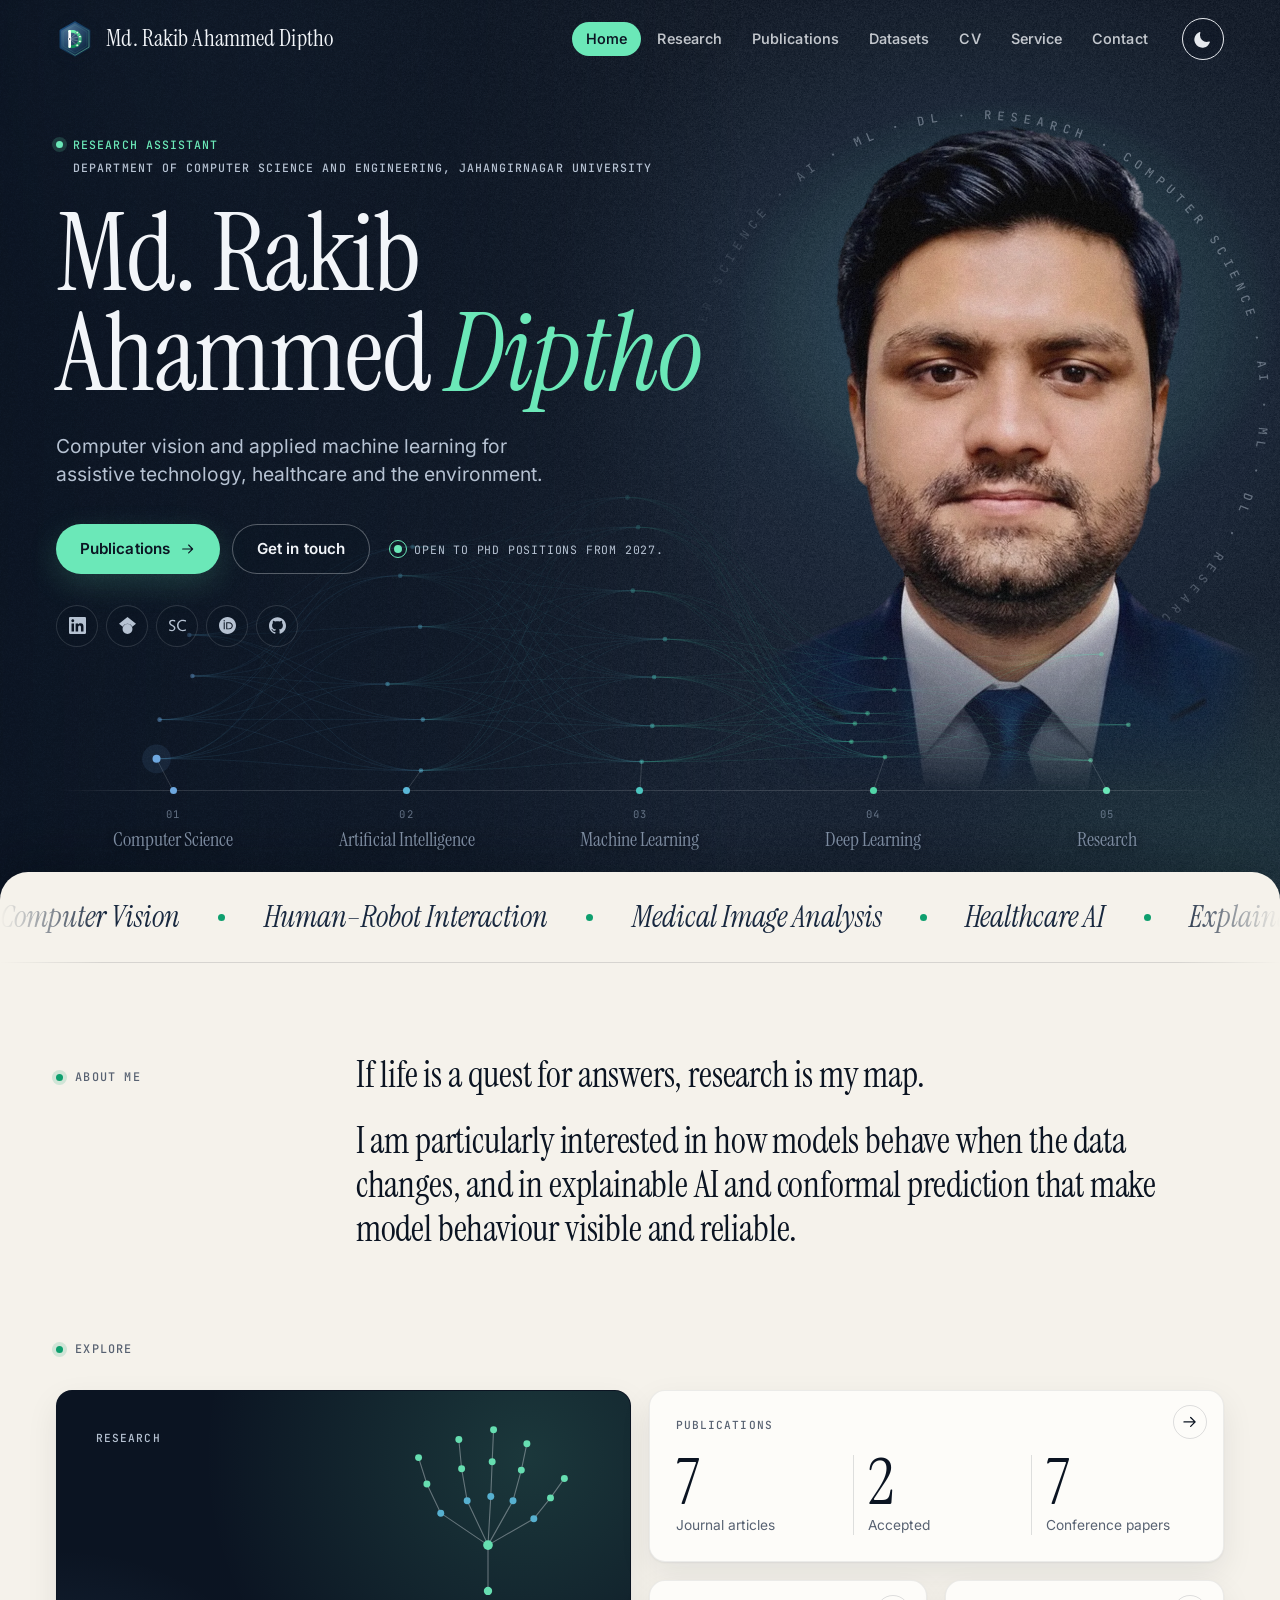
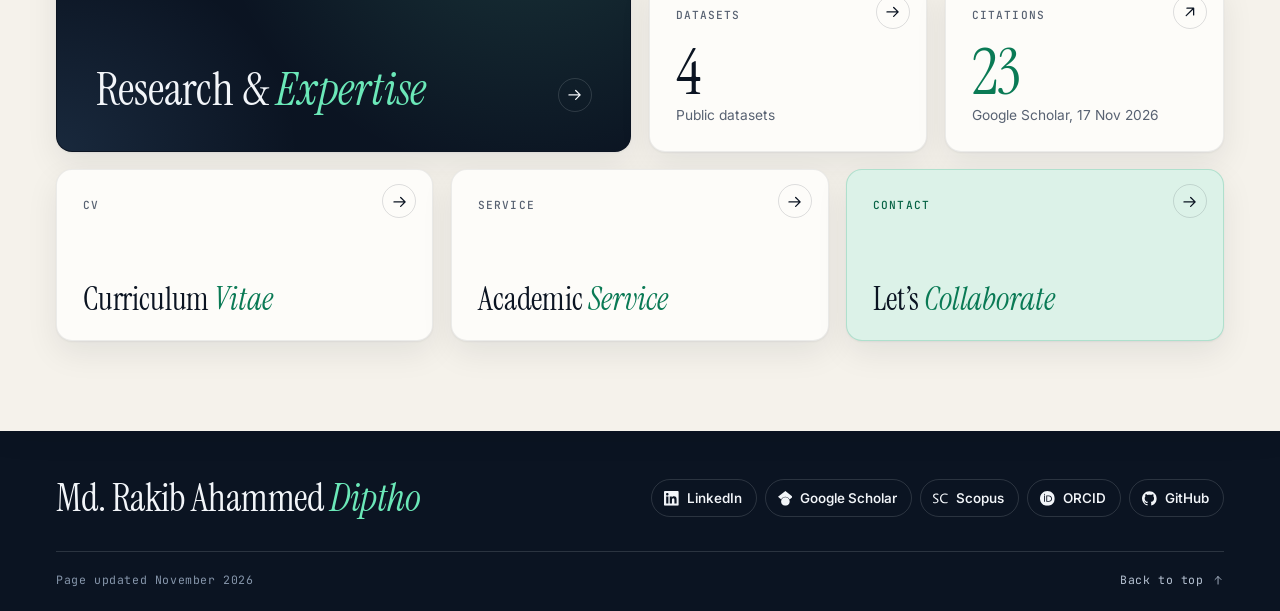
==== commit 5ad3d828: "Publications: Discover Energy DOI, four ICCIT 2026 papers The Discover Energy article carries its DO" ====
--- a/index.html
+++ b/index.html
@@ -154,7 +154,7 @@
             <span class="tile-nums">
               <span class="tile-num"><b class="stat-n" data-count-of="journal">8</b><span class="tile-s">Journal articles</span></span>
               <span class="tile-num"><b class="stat-n" data-count-of="accepted">2</b><span class="tile-s">Accepted</span></span>
-              <span class="tile-num"><b class="stat-n" data-count-of="conference">4</b><span class="tile-s">Conference papers</span></span>
+              <span class="tile-num"><b class="stat-n" data-count-of="conference">8</b><span class="tile-s">Conference papers</span></span>
             </span>
             <span class="tile-go" aria-hidden="true"><svg class="i" aria-hidden="true" focusable="false"><use href="#i-right"/></svg></span></a></li>
           <li class="tile tile-data" data-r="scale"><a class="tile-link" href="#datasets" data-spot>
@@ -368,7 +368,7 @@
           <div class="pub-main">
             <h3 class="pub-title">Predictability of solar irradiance declines with forecast horizon and limits hourly forecasting yet preserves monthly scale photovoltaic energy estimates for industrial rooftop planning in Bangladesh</h3>
             <p class="pub-authors"><b>Rakib Ahammed Diptho</b>*, Pial Ghosh, Sarnali Basak.</p>
-            <p class="pub-venue"><i>Discover Energy</i> (Springer Nature), 2026. Accepted for publication.</p>
+            <p class="pub-venue"><i>Discover Energy</i> (Springer Nature), 2026. Accepted for publication. <a class="pub-doi" href="https://doi.org/10.1007/s43937-026-00222-8" target="_blank" rel="noopener">doi:10.1007/s43937-026-00222-8</a></p>
           </div>
         </li>
         <li class="pub" data-type="accepted" data-year="2026" data-themes="med edge" data-r>
@@ -383,8 +383,40 @@
       </section>
 
       <section class="pub-group" data-group="conference" aria-labelledby="pg-conference">
-        <h2 class="group-label" id="pg-conference" data-r><span>Conference Papers:</span><span class="group-count" data-count-of="conference">4</span></h2>
+        <h2 class="group-label" id="pg-conference" data-r><span>Conference Papers:</span><span class="group-count" data-count-of="conference">8</span></h2>
         <ol class="pub-list list">
+        <li class="pub" data-type="conference" data-year="2026" data-themes="cv xai" data-r>
+          <span class="pub-year" aria-hidden="true">2026</span>
+          <div class="pub-main">
+            <h3 class="pub-title">Useful Until Visibility Shifts: The Visible Marker Count as Information and Shortcut on the MoCap Hand Postures Benchmark</h3>
+            <p class="pub-authors"><b>Rakib Ahammed Diptho</b>*, Safiul Haque Chowdhury, Md Abdullah Al Mamun, Md. Shakhawat Hosen, Sarnali Basak, Md Abul Kalam Azad.</p>
+            <p class="pub-venue"><i>29th International Conference on Computer and Information Technology (ICCIT 2026)</i>, Cox’s Bazar, Bangladesh, 18–20 December 2026. Accepted for publication consideration in the IEEE ICCIT 2026 proceedings.</p>
+          </div>
+        </li>
+        <li class="pub" data-type="conference" data-year="2026" data-themes="cv" data-r>
+          <span class="pub-year" aria-hidden="true">2026</span>
+          <div class="pub-main">
+            <h3 class="pub-title">A Low-Cost IoT-Based Touchless Vision-Guided Mobile Robot with Real-Time Firmware-Level Obstacle Protection</h3>
+            <p class="pub-authors"><b>Rakib Ahammed Diptho</b>*, Safiul Haque Chowdhury, Md Abdullah Al Mamun, Md. Shakhawat Hosen, Sarnali Basak, Md Abul Kalam Azad.</p>
+            <p class="pub-venue"><i>29th International Conference on Computer and Information Technology (ICCIT 2026)</i>, Cox’s Bazar, Bangladesh, 18–20 December 2026. Accepted for publication consideration in the IEEE ICCIT 2026 proceedings.</p>
+          </div>
+        </li>
+        <li class="pub" data-type="conference" data-year="2026" data-themes="cv" data-r>
+          <span class="pub-year" aria-hidden="true">2026</span>
+          <div class="pub-main">
+            <h3 class="pub-title">Disentangling Frame-Level and Temporal Evidence in HMM-Based Hand Gesture Recognition via Matched Transition Ablation</h3>
+            <p class="pub-authors"><b>Rakib Ahammed Diptho</b>*, Safiul Haque Chowdhury, Md Abdullah Al Mamun, Md. Shakhawat Hosen, Sarnali Basak, Md Abul Kalam Azad.</p>
+            <p class="pub-venue"><i>29th International Conference on Computer and Information Technology (ICCIT 2026)</i>, Cox’s Bazar, Bangladesh, 18–20 December 2026. Accepted for publication consideration in the IEEE ICCIT 2026 proceedings.</p>
+          </div>
+        </li>
+        <li class="pub" data-type="conference" data-year="2026" data-themes="cv xai" data-r>
+          <span class="pub-year" aria-hidden="true">2026</span>
+          <div class="pub-main">
+            <h3 class="pub-title">Quantifying Occlusion Tolerance and Safety in MediaPipe-Based Hand Gesture Recognition for Smart Wheelchair Interfaces</h3>
+            <p class="pub-authors"><b>Rakib Ahammed Diptho</b>*, Safiul Haque Chowdhury, Md Abdullah Al Mamun, Md. Shakhawat Hosen, Sarnali Basak, Md Abul Kalam Azad.</p>
+            <p class="pub-venue"><i>29th International Conference on Computer and Information Technology (ICCIT 2026)</i>, Cox’s Bazar, Bangladesh, 18–20 December 2026. Accepted for publication consideration in the IEEE ICCIT 2026 proceedings.</p>
+          </div>
+        </li>
         <li class="pub" data-type="conference" data-year="2026" data-themes="med xai" data-r>
           <span class="pub-year" aria-hidden="true">2026</span>
           <div class="pub-main">
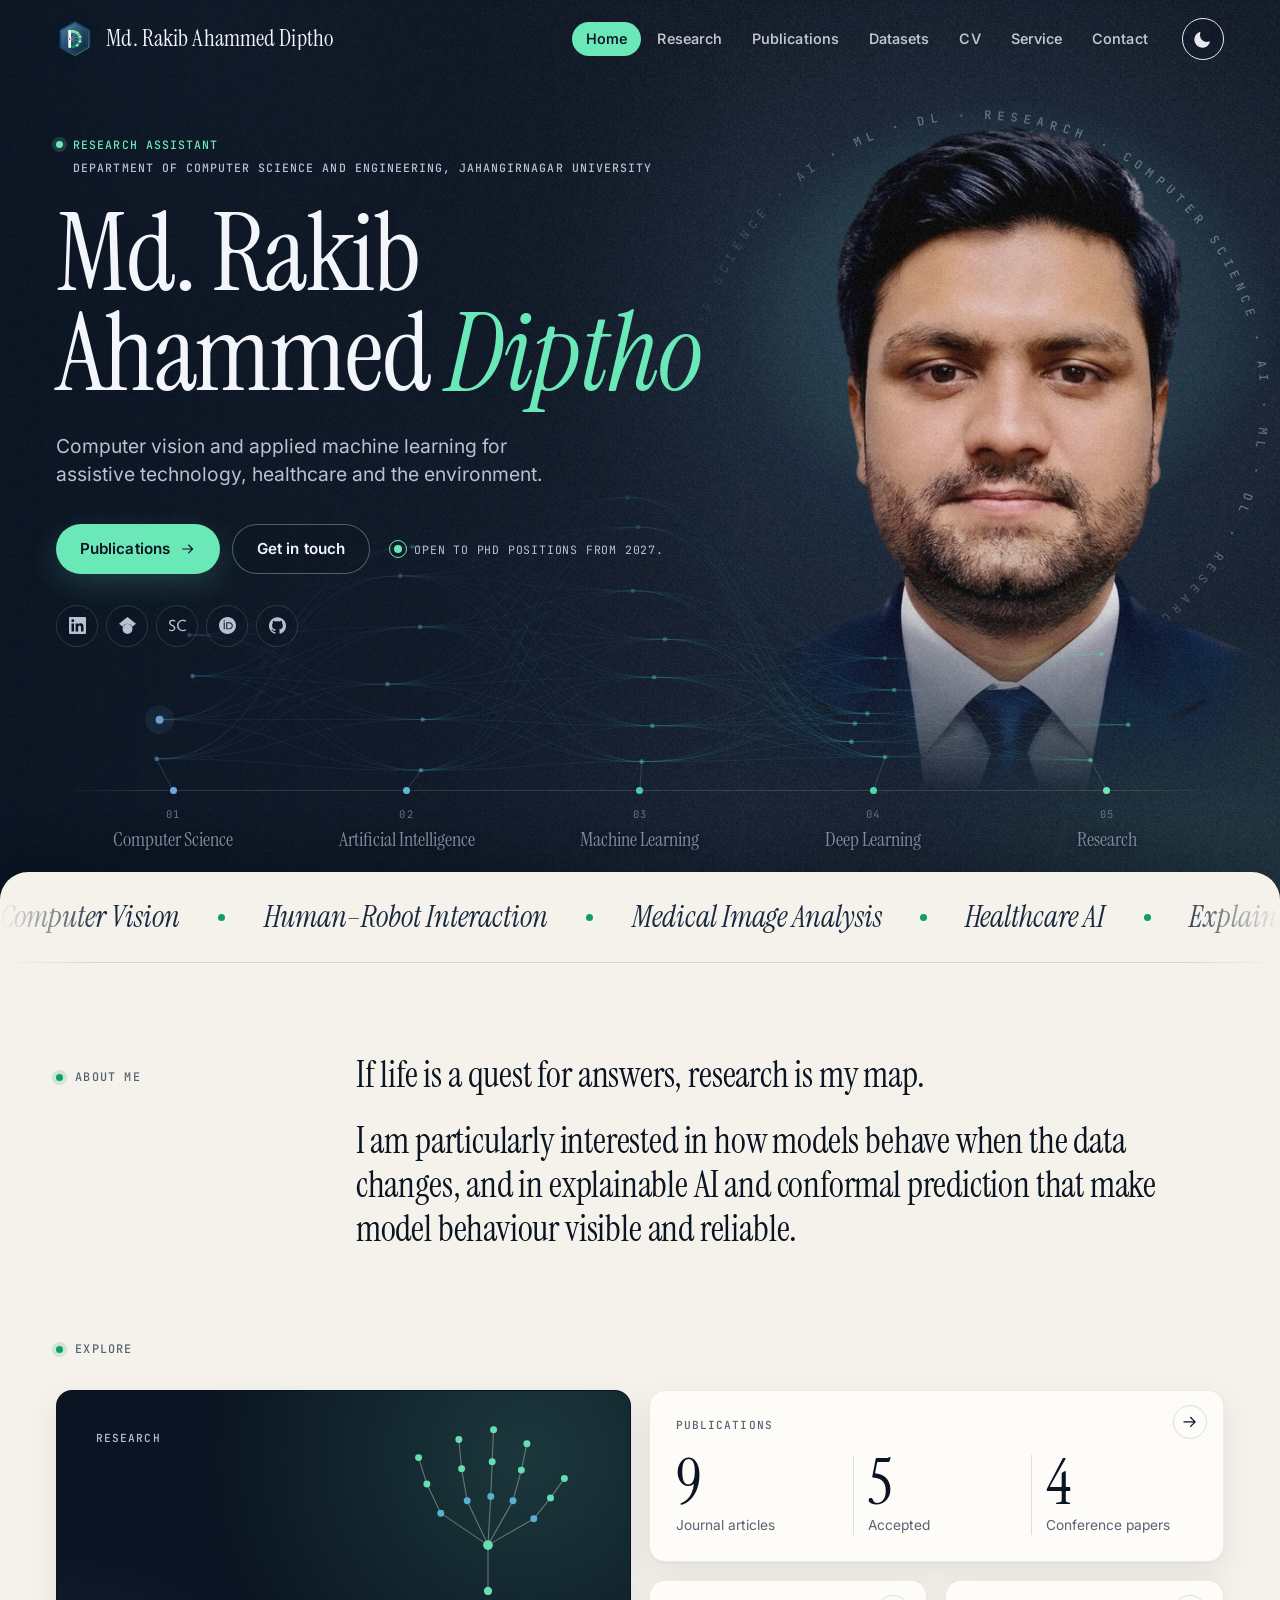
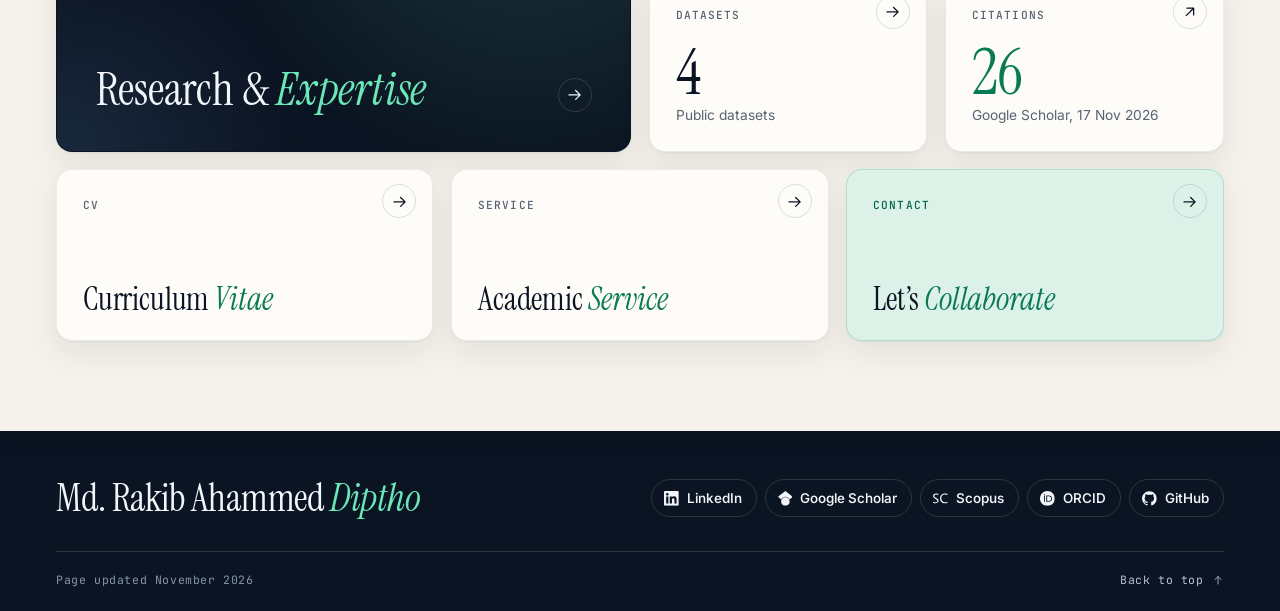
==== commit 2c399036: "Publications: ICCIT papers to Accepted, Discover Energy to Journal Placement corrected at the owner'" ====
--- a/index.html
+++ b/index.html
@@ -152,9 +152,9 @@
           <li class="tile tile-pubs" data-r="scale"><a class="tile-link" href="#publications" data-spot>
             <span class="tile-k">Publications</span>
             <span class="tile-nums">
-              <span class="tile-num"><b class="stat-n" data-count-of="journal">8</b><span class="tile-s">Journal articles</span></span>
-              <span class="tile-num"><b class="stat-n" data-count-of="accepted">2</b><span class="tile-s">Accepted</span></span>
-              <span class="tile-num"><b class="stat-n" data-count-of="conference">8</b><span class="tile-s">Conference papers</span></span>
+              <span class="tile-num"><b class="stat-n" data-count-of="journal">9</b><span class="tile-s">Journal articles</span></span>
+              <span class="tile-num"><b class="stat-n" data-count-of="accepted">5</b><span class="tile-s">Accepted</span></span>
+              <span class="tile-num"><b class="stat-n" data-count-of="conference">4</b><span class="tile-s">Conference papers</span></span>
             </span>
             <span class="tile-go" aria-hidden="true"><svg class="i" aria-hidden="true" focusable="false"><use href="#i-right"/></svg></span></a></li>
           <li class="tile tile-data" data-r="scale"><a class="tile-link" href="#datasets" data-spot>
@@ -291,8 +291,16 @@
            On the element below, data-auto="off" stops that and data-auto-skip="doi | title" leaves single records out. -->
       <div id="pubsCurated">
       <section class="pub-group" data-group="journal" aria-labelledby="pg-journal">
-        <h2 class="group-label" id="pg-journal" data-r><span>Journal Articles:</span><span class="group-count" data-count-of="journal">8</span></h2>
+        <h2 class="group-label" id="pg-journal" data-r><span>Journal Articles:</span><span class="group-count" data-count-of="journal">9</span></h2>
         <ol class="pub-list list">
+        <li class="pub" data-type="journal" data-year="2026" data-themes="env" data-r>
+          <span class="pub-year" aria-hidden="true">2026</span>
+          <div class="pub-main">
+            <h3 class="pub-title"><a href="https://doi.org/10.1007/s43937-026-00222-8" target="_blank" rel="noopener">Predictability of solar irradiance declines with forecast horizon and limits hourly forecasting yet preserves monthly scale photovoltaic energy estimates for industrial rooftop planning in Bangladesh</a></h3>
+            <p class="pub-authors"><b>Rakib Ahammed Diptho</b>*, Pial Ghosh, Sarnali Basak.</p>
+            <p class="pub-venue"><i>Discover Energy</i> (Springer Nature), 2026. <a class="pub-doi" href="https://doi.org/10.1007/s43937-026-00222-8" target="_blank" rel="noopener">doi:10.1007/s43937-026-00222-8</a></p>
+          </div>
+        </li>
         <li class="pub" data-type="journal" data-year="2026" data-themes="med xai" data-r>
           <span class="pub-year" aria-hidden="true">2026</span>
           <div class="pub-main">
@@ -361,14 +369,38 @@
       </section>
 
       <section class="pub-group" data-group="accepted" aria-labelledby="pg-accepted">
-        <h2 class="group-label" id="pg-accepted" data-r><span>Accepted Publications:</span><span class="group-count" data-count-of="accepted">2</span></h2>
+        <h2 class="group-label" id="pg-accepted" data-r><span>Accepted Publications:</span><span class="group-count" data-count-of="accepted">5</span></h2>
         <ul class="pub-list list">
-        <li class="pub" data-type="accepted" data-year="2026" data-themes="env" data-r>
-          <span class="pub-year" aria-hidden="true">2026</span>
-          <div class="pub-main">
-            <h3 class="pub-title">Predictability of solar irradiance declines with forecast horizon and limits hourly forecasting yet preserves monthly scale photovoltaic energy estimates for industrial rooftop planning in Bangladesh</h3>
-            <p class="pub-authors"><b>Rakib Ahammed Diptho</b>*, Pial Ghosh, Sarnali Basak.</p>
-            <p class="pub-venue"><i>Discover Energy</i> (Springer Nature), 2026. Accepted for publication. <a class="pub-doi" href="https://doi.org/10.1007/s43937-026-00222-8" target="_blank" rel="noopener">doi:10.1007/s43937-026-00222-8</a></p>
+        <li class="pub" data-type="accepted" data-year="2026" data-themes="cv xai" data-r>
+          <span class="pub-year" aria-hidden="true">2026</span>
+          <div class="pub-main">
+            <h3 class="pub-title">Useful Until Visibility Shifts: The Visible Marker Count as Information and Shortcut on the MoCap Hand Postures Benchmark</h3>
+            <p class="pub-authors"><b>Rakib Ahammed Diptho</b>*, Safiul Haque Chowdhury, Md Abdullah Al Mamun, Md. Shakhawat Hosen, Sarnali Basak, Md Abul Kalam Azad.</p>
+            <p class="pub-venue"><i>29th International Conference on Computer and Information Technology (ICCIT 2026)</i>, Cox’s Bazar, Bangladesh, 18–20 December 2026. Accepted for publication consideration in the IEEE ICCIT 2026 proceedings.</p>
+          </div>
+        </li>
+        <li class="pub" data-type="accepted" data-year="2026" data-themes="cv" data-r>
+          <span class="pub-year" aria-hidden="true">2026</span>
+          <div class="pub-main">
+            <h3 class="pub-title">A Low-Cost IoT-Based Touchless Vision-Guided Mobile Robot with Real-Time Firmware-Level Obstacle Protection</h3>
+            <p class="pub-authors"><b>Rakib Ahammed Diptho</b>*, Safiul Haque Chowdhury, Md Abdullah Al Mamun, Md. Shakhawat Hosen, Sarnali Basak, Md Abul Kalam Azad.</p>
+            <p class="pub-venue"><i>29th International Conference on Computer and Information Technology (ICCIT 2026)</i>, Cox’s Bazar, Bangladesh, 18–20 December 2026. Accepted for publication consideration in the IEEE ICCIT 2026 proceedings.</p>
+          </div>
+        </li>
+        <li class="pub" data-type="accepted" data-year="2026" data-themes="cv" data-r>
+          <span class="pub-year" aria-hidden="true">2026</span>
+          <div class="pub-main">
+            <h3 class="pub-title">Disentangling Frame-Level and Temporal Evidence in HMM-Based Hand Gesture Recognition via Matched Transition Ablation</h3>
+            <p class="pub-authors"><b>Rakib Ahammed Diptho</b>*, Safiul Haque Chowdhury, Md Abdullah Al Mamun, Md. Shakhawat Hosen, Sarnali Basak, Md Abul Kalam Azad.</p>
+            <p class="pub-venue"><i>29th International Conference on Computer and Information Technology (ICCIT 2026)</i>, Cox’s Bazar, Bangladesh, 18–20 December 2026. Accepted for publication consideration in the IEEE ICCIT 2026 proceedings.</p>
+          </div>
+        </li>
+        <li class="pub" data-type="accepted" data-year="2026" data-themes="cv xai" data-r>
+          <span class="pub-year" aria-hidden="true">2026</span>
+          <div class="pub-main">
+            <h3 class="pub-title">Quantifying Occlusion Tolerance and Safety in MediaPipe-Based Hand Gesture Recognition for Smart Wheelchair Interfaces</h3>
+            <p class="pub-authors"><b>Rakib Ahammed Diptho</b>*, Safiul Haque Chowdhury, Md Abdullah Al Mamun, Md. Shakhawat Hosen, Sarnali Basak, Md Abul Kalam Azad.</p>
+            <p class="pub-venue"><i>29th International Conference on Computer and Information Technology (ICCIT 2026)</i>, Cox’s Bazar, Bangladesh, 18–20 December 2026. Accepted for publication consideration in the IEEE ICCIT 2026 proceedings.</p>
           </div>
         </li>
         <li class="pub" data-type="accepted" data-year="2026" data-themes="med edge" data-r>
@@ -383,40 +415,8 @@
       </section>
 
       <section class="pub-group" data-group="conference" aria-labelledby="pg-conference">
-        <h2 class="group-label" id="pg-conference" data-r><span>Conference Papers:</span><span class="group-count" data-count-of="conference">8</span></h2>
+        <h2 class="group-label" id="pg-conference" data-r><span>Conference Papers:</span><span class="group-count" data-count-of="conference">4</span></h2>
         <ol class="pub-list list">
-        <li class="pub" data-type="conference" data-year="2026" data-themes="cv xai" data-r>
-          <span class="pub-year" aria-hidden="true">2026</span>
-          <div class="pub-main">
-            <h3 class="pub-title">Useful Until Visibility Shifts: The Visible Marker Count as Information and Shortcut on the MoCap Hand Postures Benchmark</h3>
-            <p class="pub-authors"><b>Rakib Ahammed Diptho</b>*, Safiul Haque Chowdhury, Md Abdullah Al Mamun, Md. Shakhawat Hosen, Sarnali Basak, Md Abul Kalam Azad.</p>
-            <p class="pub-venue"><i>29th International Conference on Computer and Information Technology (ICCIT 2026)</i>, Cox’s Bazar, Bangladesh, 18–20 December 2026. Accepted for publication consideration in the IEEE ICCIT 2026 proceedings.</p>
-          </div>
-        </li>
-        <li class="pub" data-type="conference" data-year="2026" data-themes="cv" data-r>
-          <span class="pub-year" aria-hidden="true">2026</span>
-          <div class="pub-main">
-            <h3 class="pub-title">A Low-Cost IoT-Based Touchless Vision-Guided Mobile Robot with Real-Time Firmware-Level Obstacle Protection</h3>
-            <p class="pub-authors"><b>Rakib Ahammed Diptho</b>*, Safiul Haque Chowdhury, Md Abdullah Al Mamun, Md. Shakhawat Hosen, Sarnali Basak, Md Abul Kalam Azad.</p>
-            <p class="pub-venue"><i>29th International Conference on Computer and Information Technology (ICCIT 2026)</i>, Cox’s Bazar, Bangladesh, 18–20 December 2026. Accepted for publication consideration in the IEEE ICCIT 2026 proceedings.</p>
-          </div>
-        </li>
-        <li class="pub" data-type="conference" data-year="2026" data-themes="cv" data-r>
-          <span class="pub-year" aria-hidden="true">2026</span>
-          <div class="pub-main">
-            <h3 class="pub-title">Disentangling Frame-Level and Temporal Evidence in HMM-Based Hand Gesture Recognition via Matched Transition Ablation</h3>
-            <p class="pub-authors"><b>Rakib Ahammed Diptho</b>*, Safiul Haque Chowdhury, Md Abdullah Al Mamun, Md. Shakhawat Hosen, Sarnali Basak, Md Abul Kalam Azad.</p>
-            <p class="pub-venue"><i>29th International Conference on Computer and Information Technology (ICCIT 2026)</i>, Cox’s Bazar, Bangladesh, 18–20 December 2026. Accepted for publication consideration in the IEEE ICCIT 2026 proceedings.</p>
-          </div>
-        </li>
-        <li class="pub" data-type="conference" data-year="2026" data-themes="cv xai" data-r>
-          <span class="pub-year" aria-hidden="true">2026</span>
-          <div class="pub-main">
-            <h3 class="pub-title">Quantifying Occlusion Tolerance and Safety in MediaPipe-Based Hand Gesture Recognition for Smart Wheelchair Interfaces</h3>
-            <p class="pub-authors"><b>Rakib Ahammed Diptho</b>*, Safiul Haque Chowdhury, Md Abdullah Al Mamun, Md. Shakhawat Hosen, Sarnali Basak, Md Abul Kalam Azad.</p>
-            <p class="pub-venue"><i>29th International Conference on Computer and Information Technology (ICCIT 2026)</i>, Cox’s Bazar, Bangladesh, 18–20 December 2026. Accepted for publication consideration in the IEEE ICCIT 2026 proceedings.</p>
-          </div>
-        </li>
         <li class="pub" data-type="conference" data-year="2026" data-themes="med xai" data-r>
           <span class="pub-year" aria-hidden="true">2026</span>
           <div class="pub-main">
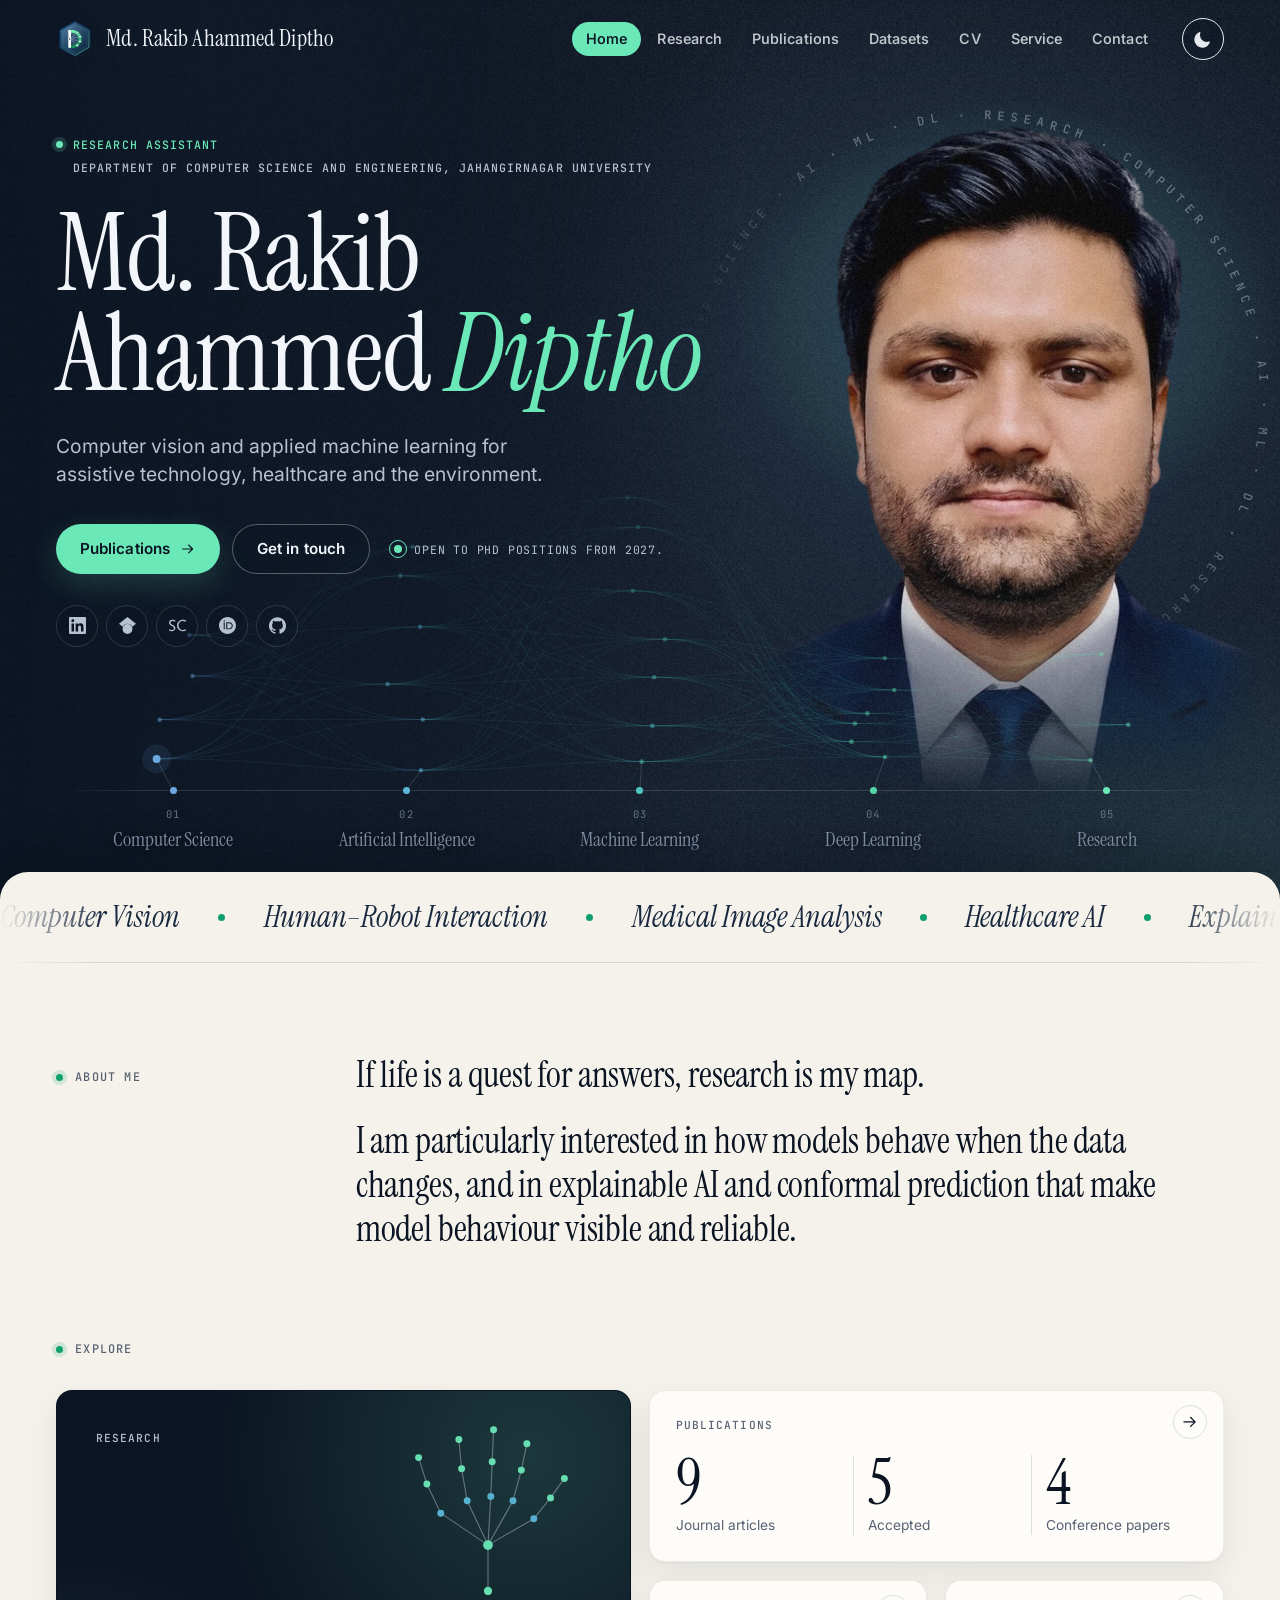
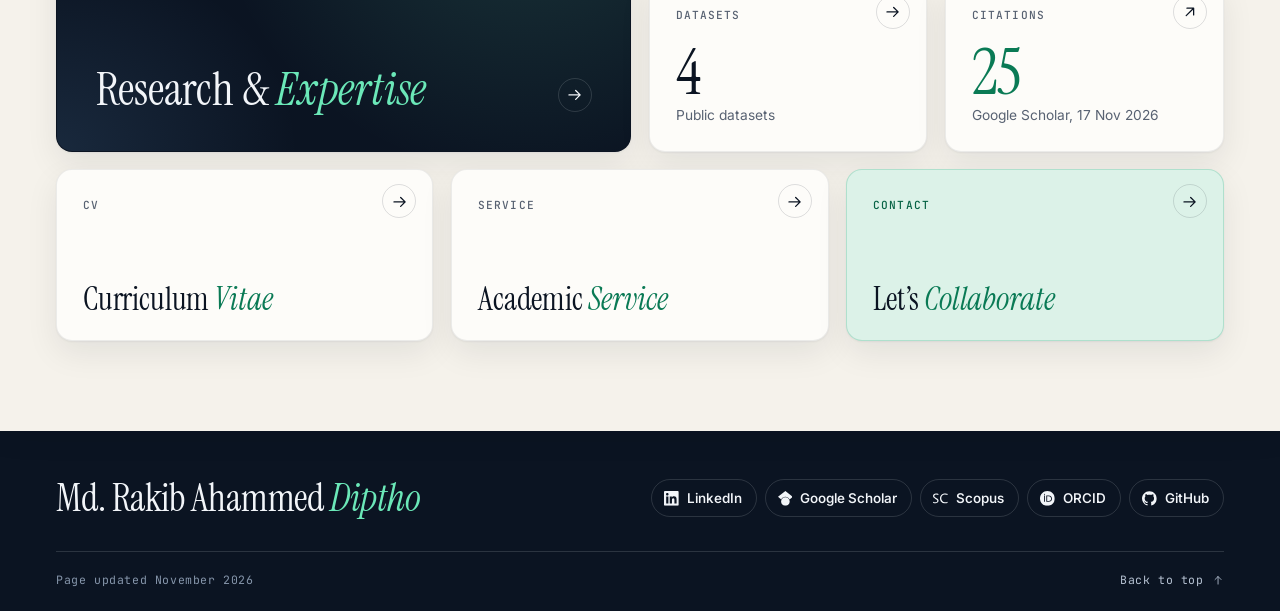
==== commit 4fce59ca: "Service: show the Array certificate of reviewing The Elsevier certificate of reviewing for Array (No" ====
--- a/index.html
+++ b/index.html
@@ -607,7 +607,7 @@
     </header>
     <div class="sheet"><div class="wrap page-body">
       <ul class="services" data-stagger>
-        <li class="service" data-r data-spot><p><b>Journal reviewer (2026):</b> <i>Neural Computing and Applications</i> (Springer Nature); <i>Frontiers in Artificial Intelligence</i>, <i>Frontiers in Medical Technology</i> and <i>Frontiers in Oncology</i> (Frontiers).</p></li>
+        <li class="service" data-r data-spot><p><b>Journal reviewer (2026):</b> <i>Neural Computing and Applications</i> (Springer Nature); <i>Frontiers in Artificial Intelligence</i>, <i>Frontiers in Medical Technology</i> and <i>Frontiers in Oncology</i> (Frontiers); <i>Array</i> (Elsevier).</p></li>
         <li class="service" data-r data-spot><p><b>Conference reviewer:</b> IEEE International Conference on Adaptive Intelligence, Modeling and Simulation (ICAIMS 2026), Kota Kinabalu, Sabah, Malaysia.</p></li>
         <li class="service" data-r data-spot><p><b>Workshop organizer:</b> Inception Workshop of ICSETEP Sub-project D-67, “Use of AI and IoT in Assistive Technology”, Department of Computer Science and Engineering, Jahangirnagar University (2026).</p></li>
         <li class="service" data-r data-spot><p><b>Mentoring:</b> B.Sc. and M.Sc. students at Jahangirnagar University, through their theses and first publications, covering machine learning, deep learning and academic writing.</p></li>
@@ -624,20 +624,24 @@
           <button type="button" class="cert-open" data-lightbox="1" aria-label="Enlarge certificate 2"><img src="assets/cert-2.jpg" alt="Certificate of appreciation as reviewer, IEEE ICAIMS 2026" width="800" height="565" loading="lazy"></button>
           <figcaption>Reviewer, IEEE ICAIMS 2026.</figcaption>
         </figure>
+        <figure class="cert cert-wide" data-r="scale">
+          <button type="button" class="cert-open" data-lightbox="2" aria-label="Enlarge certificate 3"><img src="assets/cert-7.jpg" alt="Elsevier certificate of reviewing, Array, November 2026" width="800" height="566" loading="lazy"></button>
+          <figcaption>Reviewer, <i>Array</i> (Elsevier), November 2026.</figcaption>
+        </figure>
         <figure class="cert cert-tall" data-r="scale">
-          <button type="button" class="cert-open" data-lightbox="2" aria-label="Enlarge certificate 3"><img src="assets/cert-6.jpg" alt="Springer Nature reviewer certificate, Neural Computing and Applications, 2026" width="909" height="1286" loading="lazy"></button>
+          <button type="button" class="cert-open" data-lightbox="3" aria-label="Enlarge certificate 4"><img src="assets/cert-6.jpg" alt="Springer Nature reviewer certificate, Neural Computing and Applications, 2026" width="909" height="1286" loading="lazy"></button>
           <figcaption>Reviewer, <i>Neural Computing and Applications</i>, 2026.</figcaption>
         </figure>
         <figure class="cert cert-tall" data-r="scale">
-          <button type="button" class="cert-open" data-lightbox="3" aria-label="Enlarge certificate 4"><img src="assets/cert-3.jpg" alt="Frontiers in Artificial Intelligence reviewing confirmation" width="910" height="1287" loading="lazy"></button>
+          <button type="button" class="cert-open" data-lightbox="4" aria-label="Enlarge certificate 5"><img src="assets/cert-3.jpg" alt="Frontiers in Artificial Intelligence reviewing confirmation" width="910" height="1287" loading="lazy"></button>
           <figcaption>Reviewer, <i>Frontiers in Artificial Intelligence</i>, September 2026. <a href="https://myfrontiers.frontiersin.org/certificates/7228377f-ddca-4725-9df3-f1bec8aa065d" target="_blank" rel="noopener">Verify</a></figcaption>
         </figure>
         <figure class="cert cert-tall" data-r="scale">
-          <button type="button" class="cert-open" data-lightbox="4" aria-label="Enlarge certificate 5"><img src="assets/cert-4.jpg" alt="Frontiers in Medical Technology reviewing confirmation" width="910" height="1287" loading="lazy"></button>
+          <button type="button" class="cert-open" data-lightbox="5" aria-label="Enlarge certificate 6"><img src="assets/cert-4.jpg" alt="Frontiers in Medical Technology reviewing confirmation" width="910" height="1287" loading="lazy"></button>
           <figcaption>Reviewer, <i>Frontiers in Medical Technology</i>, October 2026. <a href="https://myfrontiers.frontiersin.org/certificates/3139661e-40dc-455f-b3f1-6309864c5205" target="_blank" rel="noopener">Verify</a></figcaption>
         </figure>
         <figure class="cert cert-tall" data-r="scale">
-          <button type="button" class="cert-open" data-lightbox="5" aria-label="Enlarge certificate 6"><img src="assets/cert-5.jpg" alt="Frontiers in Oncology reviewing confirmation" width="910" height="1287" loading="lazy"></button>
+          <button type="button" class="cert-open" data-lightbox="6" aria-label="Enlarge certificate 7"><img src="assets/cert-5.jpg" alt="Frontiers in Oncology reviewing confirmation" width="910" height="1287" loading="lazy"></button>
           <figcaption>Reviewer, <i>Frontiers in Oncology</i>, August 2026. <a href="https://myfrontiers.frontiersin.org/certificates/491e05f0-6939-4c38-af5f-c1d9ff3f7f4e" target="_blank" rel="noopener">Verify</a></figcaption>
         </figure>
         </div>
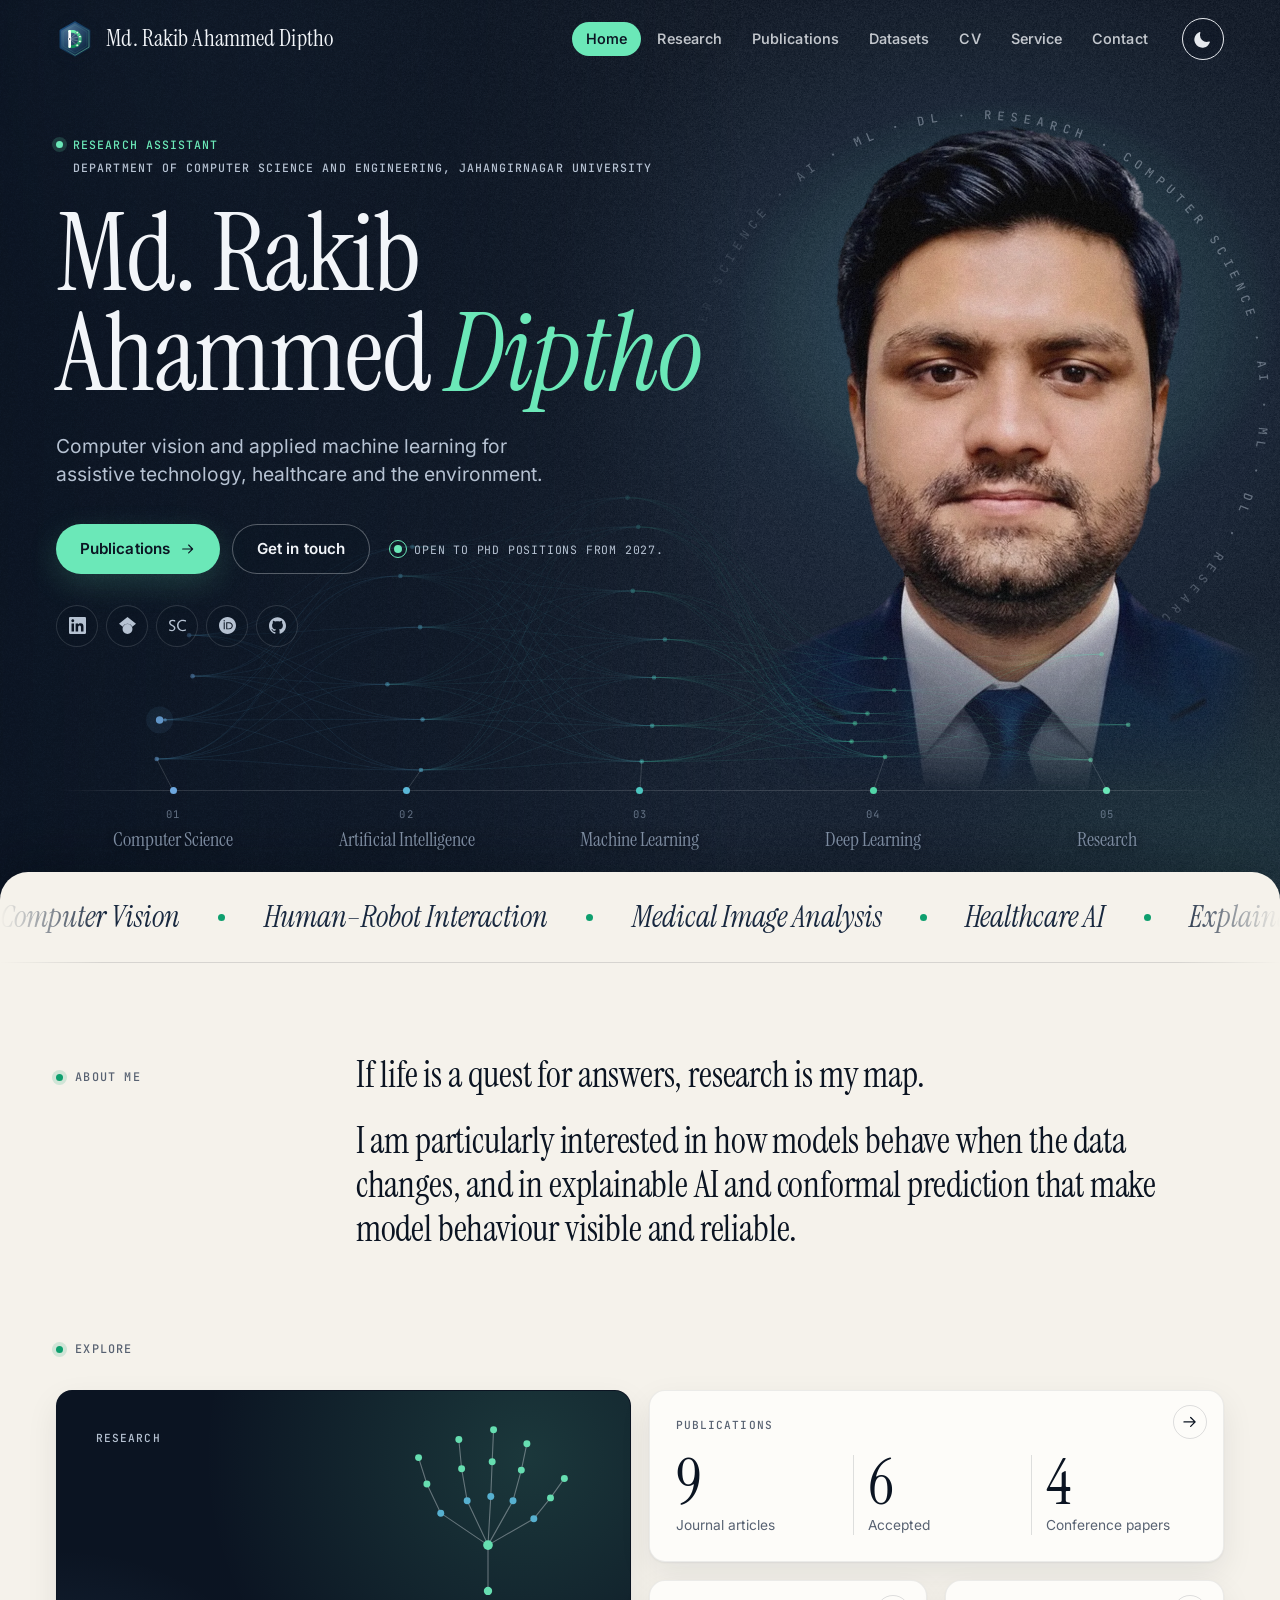
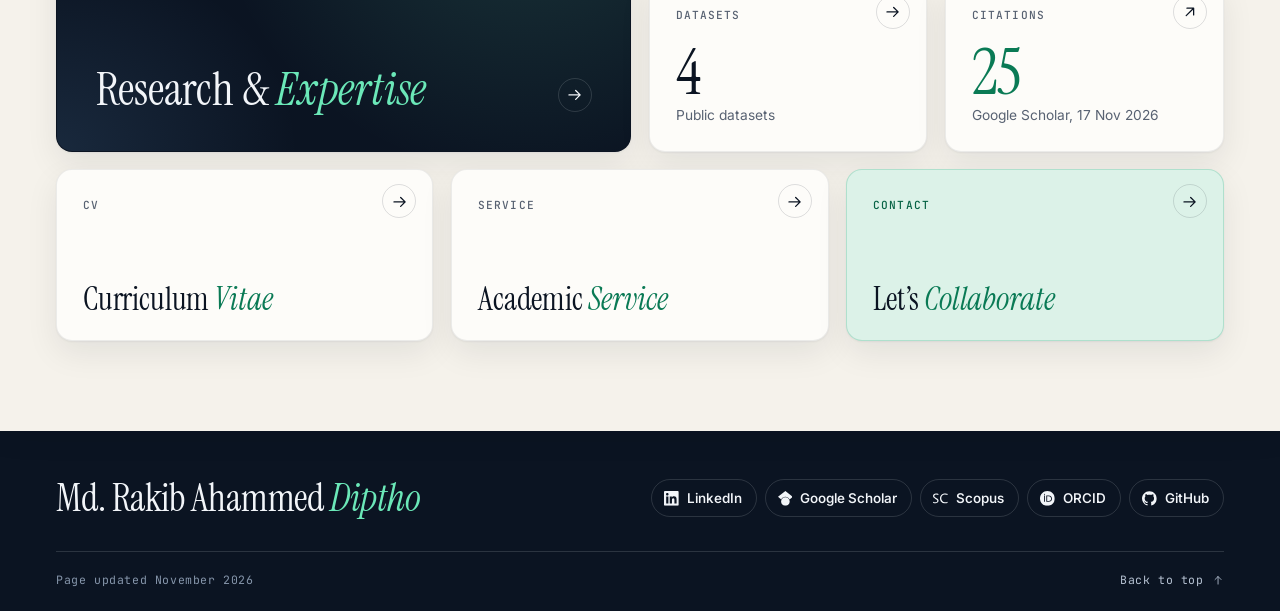
==== commit f064d990: "Publications: paper accepted by Machine Learning and Knowledge Extraction Accepted on 21 November 20" ====
--- a/index.html
+++ b/index.html
@@ -153,7 +153,7 @@
             <span class="tile-k">Publications</span>
             <span class="tile-nums">
               <span class="tile-num"><b class="stat-n" data-count-of="journal">9</b><span class="tile-s">Journal articles</span></span>
-              <span class="tile-num"><b class="stat-n" data-count-of="accepted">5</b><span class="tile-s">Accepted</span></span>
+              <span class="tile-num"><b class="stat-n" data-count-of="accepted">6</b><span class="tile-s">Accepted</span></span>
               <span class="tile-num"><b class="stat-n" data-count-of="conference">4</b><span class="tile-s">Conference papers</span></span>
             </span>
             <span class="tile-go" aria-hidden="true"><svg class="i" aria-hidden="true" focusable="false"><use href="#i-right"/></svg></span></a></li>
@@ -369,8 +369,16 @@
       </section>
 
       <section class="pub-group" data-group="accepted" aria-labelledby="pg-accepted">
-        <h2 class="group-label" id="pg-accepted" data-r><span>Accepted Publications:</span><span class="group-count" data-count-of="accepted">5</span></h2>
+        <h2 class="group-label" id="pg-accepted" data-r><span>Accepted Publications:</span><span class="group-count" data-count-of="accepted">6</span></h2>
         <ul class="pub-list list">
+        <li class="pub" data-type="accepted" data-year="2026" data-themes="cv xai" data-r>
+          <span class="pub-year" aria-hidden="true">2026</span>
+          <div class="pub-main">
+            <h3 class="pub-title">Safety-Aware Evaluation of Hand Posture Recognition for Assistive Command Control across Held-Out Identifiers and Subjects</h3>
+            <p class="pub-authors">Mohammed Ibrahim Hussain*, <b>Rakib Ahammed Diptho</b>, Mohammad Mamun, Safiul Haque Chowdhury, Md Abul Kalam Azad.</p>
+            <p class="pub-venue"><i>Machine Learning and Knowledge Extraction</i> (MDPI), 2026. Accepted for publication.</p>
+          </div>
+        </li>
         <li class="pub" data-type="accepted" data-year="2026" data-themes="cv xai" data-r>
           <span class="pub-year" aria-hidden="true">2026</span>
           <div class="pub-main">
